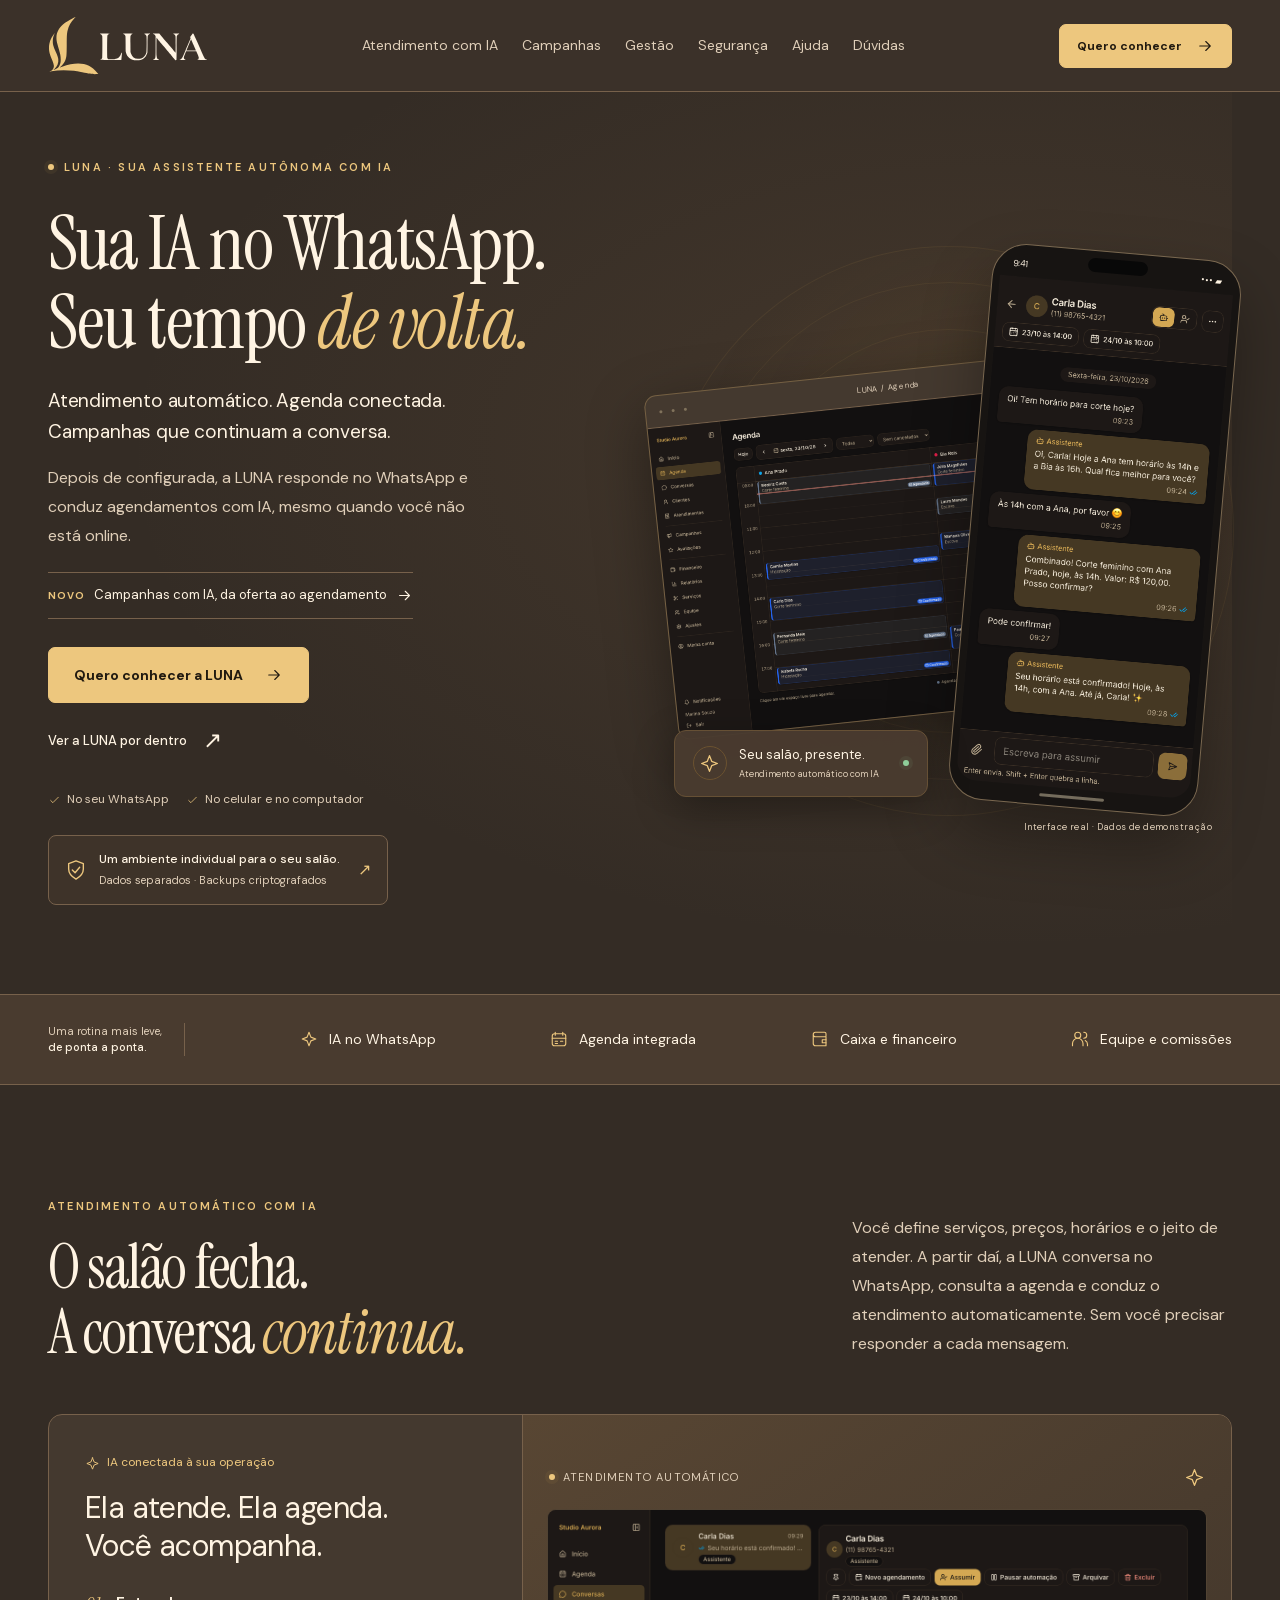
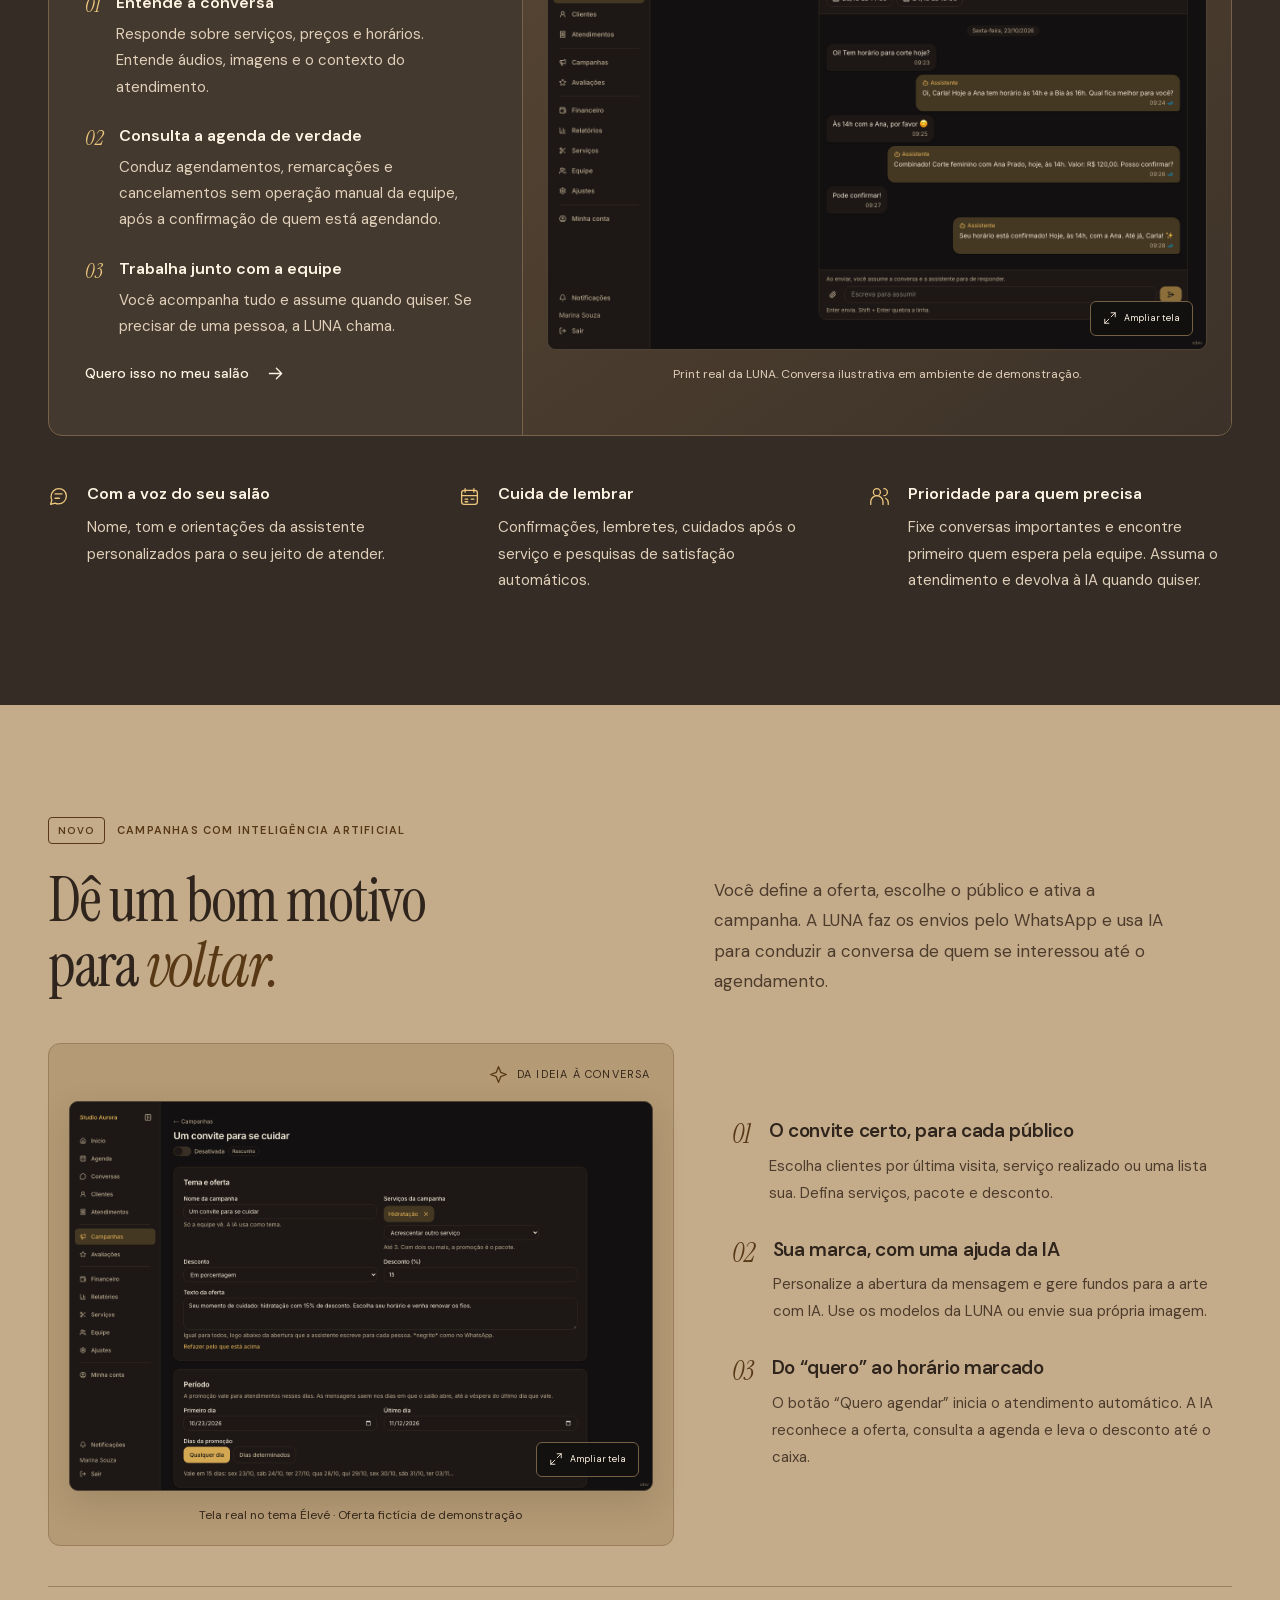
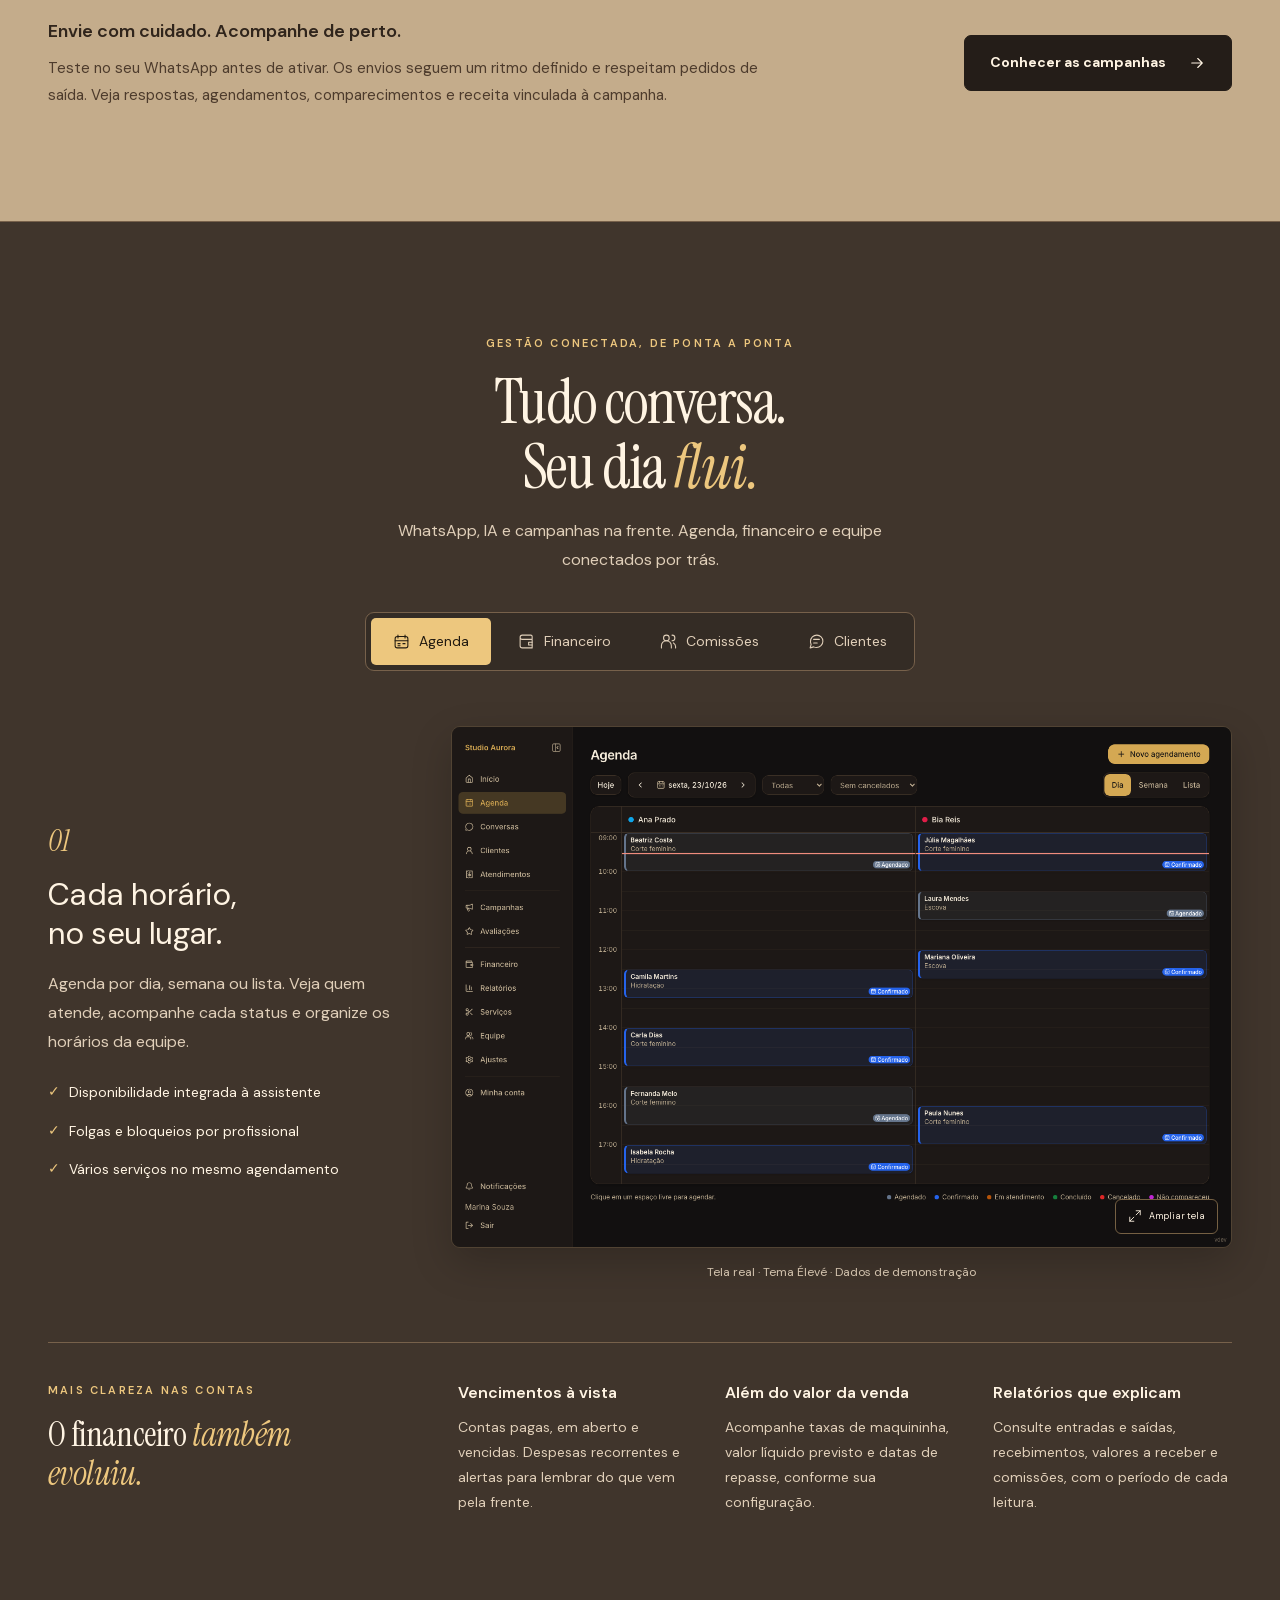
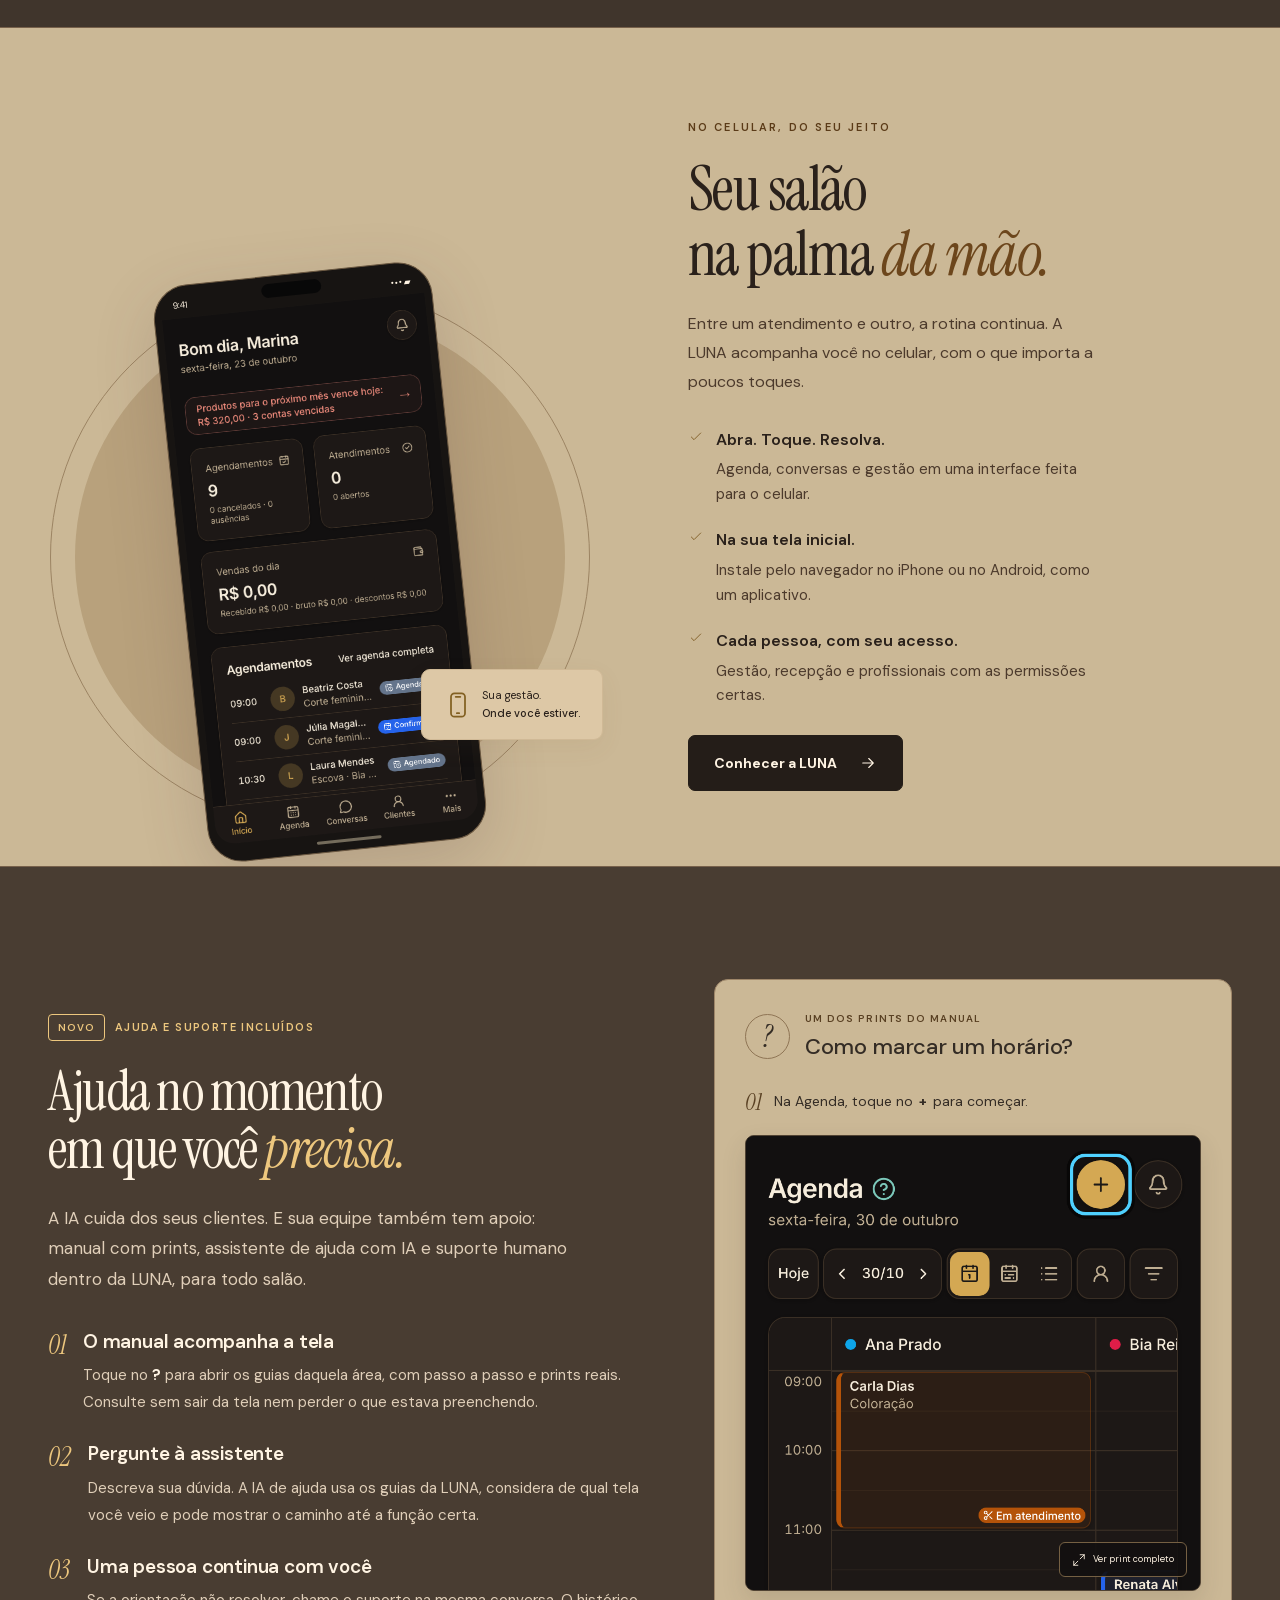
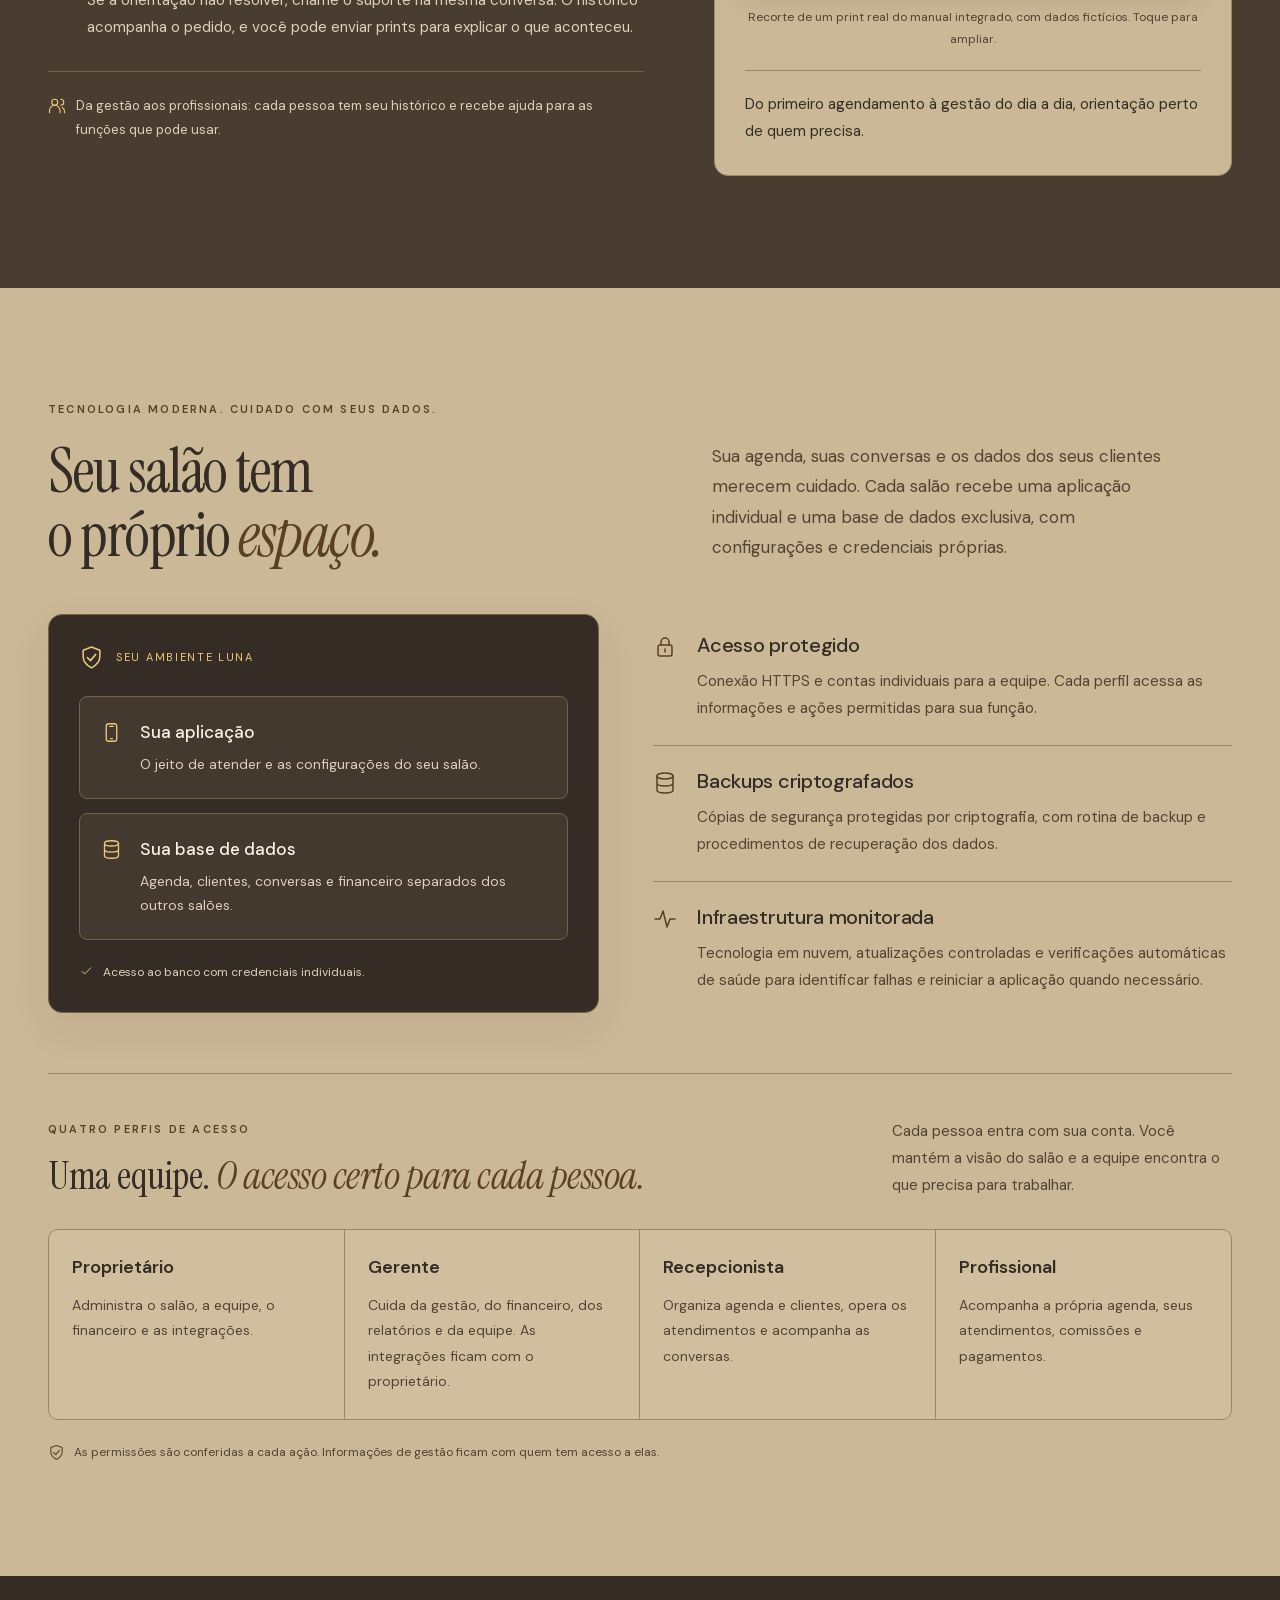
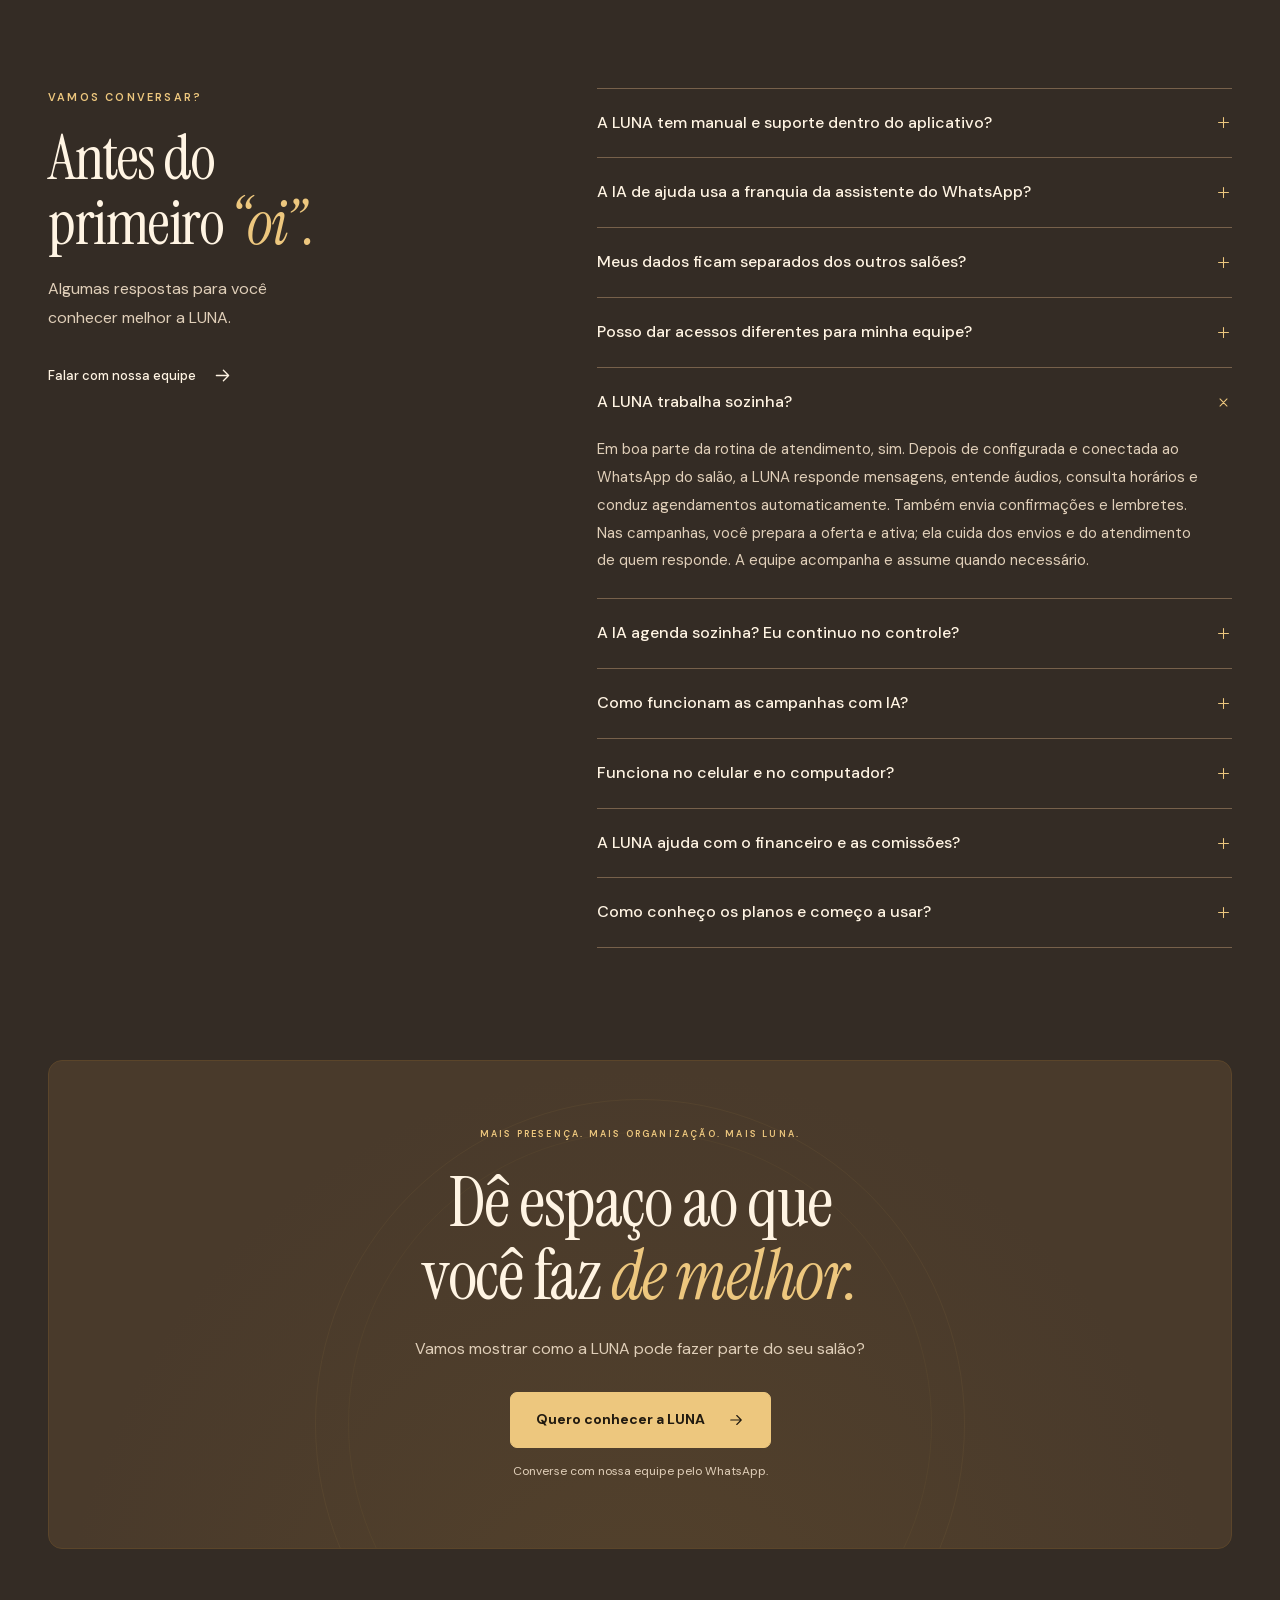
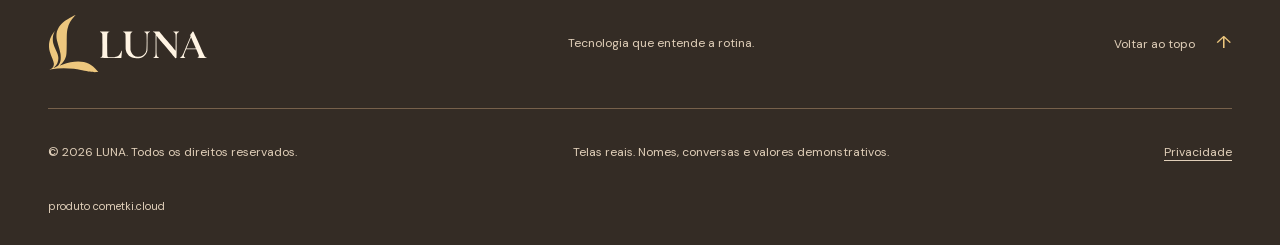
==== index.html @ 5506dd95 "feat: apresenta ajuda integrada e suporte para todos os salões" ====
<!doctype html>
<html lang="pt-BR">
<head>
  <meta charset="utf-8">
  <meta name="viewport" content="width=device-width, initial-scale=1, viewport-fit=cover">
  <meta name="theme-color" content="#342c25">
  <title>LUNA — Seu salão, com inteligência.</title>
  <meta name="description" content="IA no WhatsApp, campanhas e gestão do salão conectadas. Manual com prints, ajuda com IA e suporte humano dentro da LUNA, incluídos para todo salão.">
  <link rel="canonical" href="https://luna.cometki.app/">
  <meta property="og:type" content="website">
  <meta property="og:locale" content="pt_BR">
  <meta property="og:site_name" content="LUNA">
  <meta property="og:url" content="https://luna.cometki.app/">
  <meta property="og:title" content="Sua IA no WhatsApp. Seu tempo de volta.">
  <meta property="og:description" content="Atenda, agende e convide clientes a voltar com IA no WhatsApp. A gestão do salão na palma da mão.">
  <meta property="og:image" content="https://luna.cometki.app/assets/imagens/compartilhamento.png?v=1.2.0">
  <meta property="og:image:alt" content="LUNA: inteligência artificial e gestão para o seu salão.">
  <meta name="twitter:card" content="summary_large_image">
  <link rel="icon" href="assets/imagens/marca/favicon.svg" type="image/svg+xml">
  <link rel="icon" href="assets/imagens/marca/icone-32.png" type="image/png" sizes="32x32">
  <link rel="apple-touch-icon" href="assets/imagens/marca/icone-180.png" sizes="180x180">
  <link rel="preload" href="assets/fontes/dm-sans.woff2" as="font" type="font/woff2" crossorigin>
  <link rel="preload" href="assets/fontes/instrument-serif.woff2" as="font" type="font/woff2" crossorigin>
  <link rel="stylesheet" href="assets/css/site.css?v=1.2.0">
  <script src="assets/js/configuracao.js?v=1.3.2" defer></script>
  <script src="assets/js/site.js?v=1.3.2" defer></script>
</head>
<body>
  <a class="pular" href="#conteudo">Pular para o conteúdo</a>
  <svg class="simbolos" xmlns="http://www.w3.org/2000/svg" aria-hidden="true">
    <symbol id="seta" viewBox="0 0 24 24"><path d="M5 12h14m-6-6 6 6-6 6"/></symbol>
    <symbol id="brilho" viewBox="0 0 24 24"><path d="m12 3 2.5 6.5L21 12l-6.5 2.5L12 21l-2.5-6.5L3 12l6.5-2.5L12 3Z"/></symbol>
    <symbol id="check" viewBox="0 0 24 24"><path d="m5 12 4 4L19 6"/></symbol>
    <symbol id="agenda" viewBox="0 0 24 24"><rect x="3" y="5" width="18" height="16" rx="3"/><path d="M7 3v4m10-4v4M3 11h18m-14 4h3m4 0h3m-10 3h3"/></symbol>
    <symbol id="conversa" viewBox="0 0 24 24"><path d="M21 11.5a9 9 0 0 1-9 9 9.5 9.5 0 0 1-4-.9L3 21l1.4-5a9.5 9.5 0 0 1-.9-4A9 9 0 0 1 12.5 3 8.5 8.5 0 0 1 21 11.5Z"/><path d="M8 9h8m-8 5h5"/></symbol>
    <symbol id="carteira" viewBox="0 0 24 24"><path d="M20 8V5a2 2 0 0 0-2-2H6a3 3 0 0 0 0 6h14v12H6a3 3 0 0 1-3-3V6"/><path d="M20 13h-5v4h5"/></symbol>
    <symbol id="equipe" viewBox="0 0 24 24"><circle cx="9" cy="7" r="4"/><path d="M2 21v-3a7 7 0 0 1 14 0v3m1-18a4 4 0 0 1 0 8m2 3a6 6 0 0 1 3 5v2"/></symbol>
    <symbol id="celular" viewBox="0 0 24 24"><rect x="6" y="2" width="12" height="20" rx="3"/><path d="M10 5h4m-3 14h2"/></symbol>
    <symbol id="audio" viewBox="0 0 24 24"><rect x="9" y="2" width="6" height="13" rx="3"/><path d="M5 10v2a7 7 0 0 0 14 0v-2m-7 9v3m-4 0h8"/></symbol>
    <symbol id="ampliar" viewBox="0 0 24 24"><path d="M14 3h7v7m0-7-7 7M3 14v7h7m-7 0 7-7"/></symbol>
    <symbol id="mais" viewBox="0 0 24 24"><path d="M12 5v14M5 12h14"/></symbol>
    <symbol id="fechar" viewBox="0 0 24 24"><path d="m6 6 12 12M6 18 18 6"/></symbol>
    <symbol id="protecao" viewBox="0 0 24 24"><path d="m12 2 8 3v6c0 5-3.5 8.5-8 11-4.5-2.5-8-6-8-11V5Z"/><path d="m8 12 3 3 5-6"/></symbol>
    <symbol id="cadeado" viewBox="0 0 24 24"><rect x="5" y="10" width="14" height="11" rx="2"/><path d="M8 10V7a4 4 0 0 1 8 0v3m-4 4v3"/></symbol>
    <symbol id="banco" viewBox="0 0 24 24"><ellipse cx="12" cy="5" rx="8" ry="3"/><path d="M4 5v14c0 4 16 4 16 0V5M4 12c0 4 16 4 16 0"/></symbol>
    <symbol id="monitoramento" viewBox="0 0 24 24"><path d="M2 12h5l3-8 4 16 3-8h5"/></symbol>
  </svg>

  <header class="cabecalho">
    <div class="limite navegacao">
      <a class="marca" href="#inicio" aria-label="LUNA, início">
        <img src="assets/imagens/marca/luna-horizontal.svg" width="160" height="59" alt="LUNA">
      </a>
      <nav class="links-navegacao" id="menu" aria-label="Navegação principal">
        <a href="#inteligencia">Atendimento com IA</a>
        <a href="#campanhas">Campanhas</a>
        <a href="#por-dentro">Gestão</a>
        <a href="#seguranca">Segurança</a>
        <a href="#ajuda">Ajuda</a>
        <a href="#duvidas">Dúvidas</a>
      </nav>
      <a class="botao botao-pequeno contato acao-produto cabecalho-contato" href="https://wa.me/5567992938193?text=Ol%C3%A1!%20Quero%20conhecer%20a%20LUNA%20para%20o%20meu%20sal%C3%A3o." target="_blank" rel="noopener noreferrer">Quero conhecer <svg class="icone" aria-hidden="true"><use href="#seta"/></svg></a>
      <button class="abrir-menu" aria-label="Abrir menu" aria-expanded="false" aria-controls="menu"><span></span><span></span></button>
    </div>
  </header>

  <main id="conteudo">
    <section class="abertura limite" id="inicio" aria-labelledby="titulo">
      <div class="abertura-texto">
        <p class="sobretitulo"><span class="ponto"></span> LUNA · SUA ASSISTENTE AUTÔNOMA COM IA</p>
        <h1 id="titulo">Sua IA no WhatsApp. <br>Seu tempo <em>de volta.</em></h1>
        <p class="introducao">Atendimento automático. Agenda conectada. <br>Campanhas que continuam a conversa.</p>
        <p class="abertura-descricao">Depois de configurada, a LUNA responde no WhatsApp e conduz agendamentos com IA, mesmo quando você não está online.</p>
        <a class="novidade-hero" href="#campanhas"><span>NOVO</span> Campanhas com IA, da oferta ao agendamento <svg class="icone" aria-hidden="true"><use href="#seta"/></svg></a>
        <div class="abertura-acoes">
          <a class="botao contato acao-produto" id="cta-principal" href="https://wa.me/5567992938193?text=Ol%C3%A1!%20Quero%20conhecer%20a%20LUNA%20para%20o%20meu%20sal%C3%A3o." target="_blank" rel="noopener noreferrer">Quero conhecer a LUNA <svg class="icone" aria-hidden="true"><use href="#seta"/></svg></a>
          <a class="link-texto" href="#por-dentro">Ver a LUNA por dentro <span aria-hidden="true">↗</span></a>
        </div>
        <div class="abertura-notas"><span><svg class="icone" aria-hidden="true"><use href="#check"/></svg> No seu WhatsApp</span><span><svg class="icone" aria-hidden="true"><use href="#check"/></svg> No celular e no computador</span></div>
        <a class="abertura-confianca" href="#seguranca"><svg class="icone" aria-hidden="true"><use href="#protecao"/></svg><span><strong>Um ambiente individual para o seu salão.</strong><small>Dados separados · Backups criptografados</small></span><span aria-hidden="true">↗</span></a>
      </div>
      <div class="abertura-visual">
        <div class="orbita" aria-hidden="true"></div>
        <div class="mini-agenda">
          <div class="barra-janela"><span class="pontos-janela" aria-hidden="true">● ● ●</span><span>LUNA / Agenda</span><svg class="icone" aria-hidden="true"><use href="#agenda"/></svg></div>
          <img src="assets/imagens/agenda-desktop.webp?v=1.2.0" width="1440" height="960" alt="Agenda real da LUNA, no tema Élevé, com horários de Ana e Bia." fetchpriority="high">
        </div>
        <figure class="telefone telefone-hero">
          <div class="telefone-topo" aria-hidden="true"><span>9:41</span><span class="ilha"></span><span>••• ▰</span></div>
          <img src="assets/imagens/conversas-celular.webp?v=1.2.0" width="390" height="844" alt="Tela real da LUNA: a assistente confirma um corte com Ana pelo WhatsApp." fetchpriority="high">
          <div class="telefone-base" aria-hidden="true"></div>
        </figure>
        <div class="selo-ia"><span class="selo-icone"><svg class="icone" aria-hidden="true"><use href="#brilho"/></svg></span><div>Seu salão, presente.<small>Atendimento automático com IA</small></div><span class="ponto"></span></div>
        <p class="legenda-hero">Interface real · Dados de demonstração</p>
      </div>
    </section>

    <div class="faixa-recursos">
      <div class="limite">
        <span>Uma rotina mais leve, <br><strong>de ponta a ponta.</strong></span>
        <span><svg class="icone" aria-hidden="true"><use href="#brilho"/></svg> IA no WhatsApp</span>
        <span><svg class="icone" aria-hidden="true"><use href="#agenda"/></svg> Agenda integrada</span>
        <span><svg class="icone" aria-hidden="true"><use href="#carteira"/></svg> Caixa e financeiro</span>
        <span><svg class="icone" aria-hidden="true"><use href="#equipe"/></svg> Equipe e comissões</span>
      </div>
    </div>

    <section class="secao limite inteligencia" id="inteligencia" aria-labelledby="titulo-ia">
      <div class="inteligencia-abertura">
        <div><p class="sobretitulo">ATENDIMENTO AUTOMÁTICO COM IA</p><h2 id="titulo-ia">O salão fecha. <br>A conversa <em>continua.</em></h2></div>
        <p class="texto-secao">Você define serviços, preços, horários e o jeito de atender. A partir daí, a LUNA conversa no WhatsApp, consulta a agenda e conduz o atendimento automaticamente. Sem você precisar responder a cada mensagem.</p>
      </div>
      <div class="ia-composicao">
        <div class="ia-explicacao">
          <span class="etiqueta"><svg class="icone" aria-hidden="true"><use href="#brilho"/></svg> IA conectada à sua operação</span>
          <h3>Ela atende. Ela agenda. <br>Você acompanha.</h3>
          <ol class="passos-ia">
            <li><span>01</span><div><h4>Entende a conversa</h4><p>Responde sobre serviços, preços e horários. Entende áudios, imagens e o contexto do atendimento.</p></div></li>
            <li><span>02</span><div><h4>Consulta a agenda de verdade</h4><p>Conduz agendamentos, remarcações e cancelamentos sem operação manual da equipe, após a confirmação de quem está agendando.</p></div></li>
            <li><span>03</span><div><h4>Trabalha junto com a equipe</h4><p>Você acompanha tudo e assume quando quiser. Se precisar de uma pessoa, a LUNA chama.</p></div></li>
          </ol>
          <a class="link-texto" href="#conhecer">Quero isso no meu salão <svg class="icone" aria-hidden="true"><use href="#seta"/></svg></a>
        </div>
        <figure class="ia-print">
          <div class="cabecalho-print"><span class="ponto"></span><span>ATENDIMENTO AUTOMÁTICO</span><svg class="icone" aria-hidden="true"><use href="#brilho"/></svg></div>
          <button class="ampliavel" data-imagem="conversas" data-titulo="Atendimento com a assistente no WhatsApp" aria-label="Ampliar tela real do atendimento com IA">
            <picture><source media="(max-width: 700px)" srcset="assets/imagens/conversas-celular.webp?v=1.2.0"><img src="assets/imagens/conversas-desktop.webp?v=1.2.0" alt="Painel de conversas do LUNA, com a assistente confirmando um agendamento e a opção de a equipe assumir." width="1440" height="960" loading="lazy"></picture>
            <span class="ampliar"><svg class="icone" aria-hidden="true"><use href="#ampliar"/></svg><span>Ampliar tela</span></span>
          </button>
          <figcaption>Print real da LUNA. Conversa ilustrativa em ambiente de demonstração.</figcaption>
        </figure>
      </div>
      <div class="detalhes-ia">
        <div><svg class="icone" aria-hidden="true"><use href="#conversa"/></svg><h3>Com a voz do seu salão</h3><p>Nome, tom e orientações da assistente personalizados para o seu jeito de atender.</p></div>
        <div><svg class="icone" aria-hidden="true"><use href="#agenda"/></svg><h3>Cuida de lembrar</h3><p>Confirmações, lembretes, cuidados após o serviço e pesquisas de satisfação automáticos.</p></div>
        <div><svg class="icone" aria-hidden="true"><use href="#equipe"/></svg><h3>Prioridade para quem precisa</h3><p>Fixe conversas importantes e encontre primeiro quem espera pela equipe. Assuma o atendimento e devolva à IA quando quiser.</p></div>
      </div>
    </section>

    <section class="secao campanhas" id="campanhas" aria-labelledby="titulo-campanhas">
      <div class="limite">
        <div class="campanhas-abertura">
          <div><p class="sobretitulo"><span class="etiqueta-novo">NOVO</span> CAMPANHAS COM INTELIGÊNCIA ARTIFICIAL</p><h2 id="titulo-campanhas">Dê um bom motivo <br>para <em>voltar.</em></h2></div>
          <p class="texto-secao">Você define a oferta, escolhe o público e ativa a campanha. A LUNA faz os envios pelo WhatsApp e usa IA para conduzir a conversa de quem se interessou até o agendamento.</p>
        </div>
        <div class="campanhas-grade">
          <figure class="campanhas-print">
            <div class="cabecalho-print"><svg class="icone" aria-hidden="true"><use href="#brilho"/></svg><span>DA IDEIA À CONVERSA</span></div>
            <button class="ampliavel" data-imagem="campanhas" data-titulo="Criação de campanha na LUNA" aria-label="Ampliar print real da criação de campanha"><picture><source media="(max-width: 700px)" srcset="assets/imagens/campanhas-celular.webp?v=1.2.0"><img src="assets/imagens/campanhas-desktop.webp?v=1.2.0" width="1440" height="960" alt="Criação de campanha na LUNA: serviço, desconto e texto da oferta, no tema Élevé." loading="lazy"></picture><span class="ampliar"><svg class="icone" aria-hidden="true"><use href="#ampliar"/></svg><span>Ampliar tela</span></span></button>
            <figcaption>Tela real no tema Élevé · Oferta fictícia de demonstração</figcaption>
          </figure>
          <ol class="jornada-campanha">
            <li><span>01</span><div><h3>O convite certo, para cada público</h3><p>Escolha clientes por última visita, serviço realizado ou uma lista sua. Defina serviços, pacote e desconto.</p></div></li>
            <li><span>02</span><div><h3>Sua marca, com uma ajuda da IA</h3><p>Personalize a abertura da mensagem e gere fundos para a arte com IA. Use os modelos da LUNA ou envie sua própria imagem.</p></div></li>
            <li><span>03</span><div><h3>Do “quero” ao horário marcado</h3><p>O botão “Quero agendar” inicia o atendimento automático. A IA reconhece a oferta, consulta a agenda e leva o desconto até o caixa.</p></div></li>
          </ol>
        </div>
        <div class="campanhas-fecho"><div><strong>Envie com cuidado. Acompanhe de perto.</strong><p>Teste no seu WhatsApp antes de ativar. Os envios seguem um ritmo definido e respeitam pedidos de saída. Veja respostas, agendamentos, comparecimentos e receita vinculada à campanha.</p></div><a class="botao botao-escuro contato acao-produto" href="https://wa.me/5567992938193?text=Ol%C3%A1!%20Quero%20conhecer%20a%20LUNA%20para%20o%20meu%20sal%C3%A3o." target="_blank" rel="noopener noreferrer">Conhecer as campanhas <svg class="icone" aria-hidden="true"><use href="#seta"/></svg></a></div>
      </div>
    </section>

    <section class="secao produto" id="por-dentro" aria-labelledby="titulo-produto">
      <div class="limite">
        <div class="cabecalho-secao"><p class="sobretitulo">GESTÃO CONECTADA, DE PONTA A PONTA</p><h2 id="titulo-produto">Tudo conversa. <br>Seu dia <em>flui.</em></h2><p class="texto-secao">WhatsApp, IA e campanhas na frente. Agenda, financeiro e equipe conectados por trás.</p></div>
        <div class="abas" role="tablist" aria-label="Explorar recursos da LUNA">
          <button id="aba-agenda" role="tab" aria-selected="true" aria-controls="painel-agenda" tabindex="0"><svg class="icone" aria-hidden="true"><use href="#agenda"/></svg> Agenda</button>
          <button id="aba-financeiro" role="tab" aria-selected="false" aria-controls="painel-financeiro" tabindex="-1"><svg class="icone" aria-hidden="true"><use href="#carteira"/></svg> Financeiro</button>
          <button id="aba-equipe" role="tab" aria-selected="false" aria-controls="painel-equipe" tabindex="-1"><svg class="icone" aria-hidden="true"><use href="#equipe"/></svg> Comissões</button>
          <button id="aba-clientes" role="tab" aria-selected="false" aria-controls="painel-clientes" tabindex="-1"><svg class="icone" aria-hidden="true"><use href="#conversa"/></svg> Clientes</button>
        </div>
        <div class="painel-recurso" id="painel-agenda" role="tabpanel" aria-labelledby="aba-agenda" tabindex="0">
          <div class="recurso-texto"><span class="numero-editorial" aria-hidden="true">01</span><h3>Cada horário, <br>no seu lugar.</h3><p>Agenda por dia, semana ou lista. Veja quem atende, acompanhe cada status e organize os horários da equipe.</p><ul class="lista-check"><li>Disponibilidade integrada à assistente</li><li>Folgas e bloqueios por profissional</li><li>Vários serviços no mesmo agendamento</li></ul></div>
          <figure class="recurso-print"><button class="ampliavel" data-imagem="agenda" data-titulo="Agenda integrada da LUNA" aria-label="Ampliar print da agenda"><picture><source media="(max-width: 700px)" srcset="assets/imagens/agenda-celular.webp?v=1.2.0"><img src="assets/imagens/agenda-desktop.webp?v=1.2.0" alt="Agenda diária da LUNA com profissionais, horários e status dos agendamentos." width="1440" height="960" loading="lazy"></picture><span class="ampliar"><svg class="icone" aria-hidden="true"><use href="#ampliar"/></svg><span>Ampliar tela</span></span></button><figcaption>Tela real · Tema Élevé · Dados de demonstração</figcaption></figure>
        </div>
        <div class="painel-recurso" id="painel-financeiro" role="tabpanel" aria-labelledby="aba-financeiro" tabindex="0" hidden>
          <div class="recurso-texto"><span class="numero-editorial" aria-hidden="true">02</span><h3>Clareza para <br>decidir melhor.</h3><p>Veja o que entrou, o que falta receber e as contas que estão para vencer. Entenda o resultado com as taxas de cartão consideradas.</p><ul class="lista-check"><li>Contas a pagar e despesas recorrentes</li><li>Taxas de cartão e previsão de repasses</li><li>Relatórios de recebimentos e comissões</li></ul></div>
          <figure class="recurso-print"><button class="ampliavel" data-imagem="financeiro" data-titulo="Financeiro e caixa da LUNA" aria-label="Ampliar print do financeiro"><picture><source media="(max-width: 700px)" srcset="assets/imagens/financeiro-celular.webp?v=1.2.0"><img src="assets/imagens/financeiro-desktop.webp?v=1.2.0" alt="Painel financeiro real da LUNA com resultado, recebimentos e despesas." width="1440" height="960" loading="lazy"></picture><span class="ampliar"><svg class="icone" aria-hidden="true"><use href="#ampliar"/></svg><span>Ampliar tela</span></span></button><figcaption>Tela real · Tema Élevé · Dados de demonstração</figcaption></figure>
        </div>
        <div class="painel-recurso" id="painel-equipe" role="tabpanel" aria-labelledby="aba-equipe" tabindex="0" hidden>
          <div class="recurso-texto"><span class="numero-editorial" aria-hidden="true">03</span><h3>Contas claras. <br>Equipe tranquila.</h3><p>Comissões calculadas no fechamento, com percentuais por serviço e profissional. Mais clareza na hora de fazer o acerto.</p><ul class="lista-check"><li>Comissões, adiantamentos e saldo a pagar</li><li>Extrato do pagamento em PDF</li><li>Cada profissional acompanha seus valores</li></ul></div>
          <figure class="recurso-print"><button class="ampliavel" data-imagem="equipe" data-titulo="Comissões e pagamento da equipe" aria-label="Ampliar print das comissões"><picture><source media="(max-width: 700px)" srcset="assets/imagens/equipe-celular.webp?v=1.2.0"><img src="assets/imagens/equipe-desktop.webp?v=1.2.0" alt="Tela de pagamento da equipe com comissões e valores a receber por profissional." width="1440" height="960" loading="lazy"></picture><span class="ampliar"><svg class="icone" aria-hidden="true"><use href="#ampliar"/></svg><span>Ampliar tela</span></span></button><figcaption>Tela real · Tema Élevé · Dados de demonstração</figcaption></figure>
        </div>
        <div class="painel-recurso" id="painel-clientes" role="tabpanel" aria-labelledby="aba-clientes" tabindex="0" hidden>
          <div class="recurso-texto"><span class="numero-editorial" aria-hidden="true">04</span><h3>Cada visita, <br>uma história.</h3><p>Preferências, histórico e informações de clientes perto de quem atende. Um cuidado que continua entre uma visita e outra.</p><ul class="lista-check"><li>Histórico de agendamentos e atendimentos</li><li>Fotos de referência e antes e depois, com análise da IA</li><li>Importação e exportação por planilha</li></ul></div>
          <figure class="recurso-print"><button class="ampliavel" data-imagem="clientes" data-titulo="Clientes e histórico de atendimento" aria-label="Ampliar print de clientes"><picture><source media="(max-width: 700px)" srcset="assets/imagens/clientes-celular.webp?v=1.2.0"><img src="assets/imagens/clientes-desktop.webp?v=1.2.0" alt="Cadastro e busca de clientes da LUNA no tema Élevé." width="1440" height="960" loading="lazy"></picture><span class="ampliar"><svg class="icone" aria-hidden="true"><use href="#ampliar"/></svg><span>Ampliar tela</span></span></button><figcaption>Tela real · Tema Élevé · Dados de demonstração</figcaption></figure>
        </div>
        <aside class="novidades-financeiro" aria-labelledby="titulo-contas">
          <div><p class="sobretitulo">MAIS CLAREZA NAS CONTAS</p><h3 id="titulo-contas">O financeiro <em>também evoluiu.</em></h3></div>
          <dl>
            <div><dt>Vencimentos à vista</dt><dd>Contas pagas, em aberto e vencidas. Despesas recorrentes e alertas para lembrar do que vem pela frente.</dd></div>
            <div><dt>Além do valor da venda</dt><dd>Acompanhe taxas de maquininha, valor líquido previsto e datas de repasse, conforme sua configuração.</dd></div>
            <div><dt>Relatórios que explicam</dt><dd>Consulte entradas e saídas, recebimentos, valores a receber e comissões, com o período de cada leitura.</dd></div>
          </dl>
        </aside>
      </div>
    </section>

    <section class="mobilidade" aria-labelledby="titulo-celular">
      <div class="limite mobilidade-grade">
        <div class="mobilidade-visual">
          <span class="circulo-mobile" aria-hidden="true"></span>
          <figure class="telefone telefone-mobile">
            <div class="telefone-topo" aria-hidden="true"><span>9:41</span><span class="ilha"></span><span>••• ▰</span></div>
            <img src="assets/imagens/inicio-celular.webp?v=1.2.0" width="390" height="780" alt="LUNA no celular: resumo do dia, indicadores e próximos agendamentos." loading="lazy">
            <div class="telefone-base" aria-hidden="true"></div>
          </figure>
          <div class="anotacao-mobile"><svg class="icone" aria-hidden="true"><use href="#celular"/></svg><span>Sua gestão. <br><strong>Onde você estiver.</strong></span></div>
        </div>
        <div class="mobilidade-texto">
          <p class="sobretitulo">NO CELULAR, DO SEU JEITO</p>
          <h2 id="titulo-celular">Seu salão <br>na palma <em>da mão.</em></h2>
          <p class="texto-secao">Entre um atendimento e outro, a rotina continua. A LUNA acompanha você no celular, com o que importa a poucos toques.</p>
          <ul class="lista-mobile">
            <li><svg class="icone" aria-hidden="true"><use href="#check"/></svg><div><strong>Abra. Toque. Resolva.</strong><span>Agenda, conversas e gestão em uma interface feita para o celular.</span></div></li>
            <li><svg class="icone" aria-hidden="true"><use href="#check"/></svg><div><strong>Na sua tela inicial.</strong><span>Instale pelo navegador no iPhone ou no Android, como um aplicativo.</span></div></li>
            <li><svg class="icone" aria-hidden="true"><use href="#check"/></svg><div><strong>Cada pessoa, com seu acesso.</strong><span>Gestão, recepção e profissionais com as permissões certas.</span></div></li>
          </ul>
          <a class="botao botao-escuro contato acao-produto" href="https://wa.me/5567992938193?text=Ol%C3%A1!%20Quero%20conhecer%20a%20LUNA%20para%20o%20meu%20sal%C3%A3o." target="_blank" rel="noopener noreferrer">Conhecer a LUNA <svg class="icone" aria-hidden="true"><use href="#seta"/></svg></a>
        </div>
      </div>
    </section>

    <section class="secao ajuda" id="ajuda" aria-labelledby="titulo-ajuda">
      <div class="limite ajuda-grade">
        <div class="ajuda-conteudo">
          <p class="sobretitulo"><span class="etiqueta-novo">NOVO</span> AJUDA E SUPORTE INCLUÍDOS</p>
          <h2 id="titulo-ajuda">Ajuda no momento <br>em que você <em>precisa.</em></h2>
          <p class="texto-secao">A IA cuida dos seus clientes. E sua equipe também tem apoio: manual com prints, assistente de ajuda com IA e suporte humano dentro da LUNA, para todo salão.</p>
          <ol class="ajuda-caminhos">
            <li><span aria-hidden="true">01</span><div><h3>O manual acompanha a tela</h3><p>Toque no <strong>?</strong> para abrir os guias daquela área, com passo a passo e prints reais. Consulte sem sair da tela nem perder o que estava preenchendo.</p></div></li>
            <li><span aria-hidden="true">02</span><div><h3>Pergunte à assistente</h3><p>Descreva sua dúvida. A IA de ajuda usa os guias da LUNA, considera de qual tela você veio e pode mostrar o caminho até a função certa.</p></div></li>
            <li><span aria-hidden="true">03</span><div><h3>Uma pessoa continua com você</h3><p>Se a orientação não resolver, chame o suporte na mesma conversa. O histórico acompanha o pedido, e você pode enviar prints para explicar o que aconteceu.</p></div></li>
          </ol>
          <p class="ajuda-nota"><svg class="icone" aria-hidden="true"><use href="#equipe"/></svg>Da gestão aos profissionais: cada pessoa tem seu histórico e recebe ajuda para as funções que pode usar.</p>
        </div>
        <figure class="ajuda-print">
          <div class="ajuda-guia-titulo"><span class="ajuda-sinal" aria-hidden="true">?</span><div><p class="sobretitulo">UM DOS PRINTS DO MANUAL</p><h3>Como marcar um horário?</h3></div></div>
          <p class="ajuda-guia-passo"><span aria-hidden="true">01</span>Na Agenda, toque no <strong>+</strong> para começar.</p>
          <button class="ampliavel" data-titulo="Manual da LUNA · Marcar um horário na agenda" aria-label="Ampliar o print real do manual de agendamento">
            <img src="assets/imagens/manual-agenda-eleve.png" width="824" height="1678" alt="Agenda da LUNA no tema Élevé, com o botão de novo agendamento destacado no guia." loading="lazy" decoding="async">
            <span class="ampliar"><svg class="icone" aria-hidden="true"><use href="#ampliar"/></svg><span>Ver print completo</span></span>
          </button>
          <figcaption>Recorte de um print real do manual integrado, com dados fictícios. Toque para ampliar.</figcaption>
          <p class="ajuda-guia-fecho">Do primeiro agendamento à gestão do dia a dia, orientação perto de quem precisa.</p>
        </figure>
      </div>
    </section>

    <section class="secao seguranca" id="seguranca" aria-labelledby="titulo-seguranca">
      <div class="limite">
        <div class="seguranca-cabecalho">
          <div><p class="sobretitulo">TECNOLOGIA MODERNA. CUIDADO COM SEUS DADOS.</p><h2 id="titulo-seguranca">Seu salão tem <br>o próprio <em>espaço.</em></h2></div>
          <p class="texto-secao">Sua agenda, suas conversas e os dados dos seus clientes merecem cuidado. Cada salão recebe uma aplicação individual e uma base de dados exclusiva, com configurações e credenciais próprias.</p>
        </div>
        <div class="seguranca-grade">
          <div class="ambiente-individual" role="group" aria-label="Como os dados do salão ficam separados">
            <div class="ambiente-titulo"><svg class="icone" aria-hidden="true"><use href="#protecao"/></svg><span>SEU AMBIENTE LUNA</span></div>
            <div class="ambiente-camada"><svg class="icone" aria-hidden="true"><use href="#celular"/></svg><div><strong>Sua aplicação</strong><span>O jeito de atender e as configurações do seu salão.</span></div></div>
            <div class="ambiente-camada"><svg class="icone" aria-hidden="true"><use href="#banco"/></svg><div><strong>Sua base de dados</strong><span>Agenda, clientes, conversas e financeiro separados dos outros salões.</span></div></div>
            <p><svg class="icone" aria-hidden="true"><use href="#check"/></svg> Acesso ao banco com credenciais individuais.</p>
          </div>
          <div class="cuidados-dados">
            <div><svg class="icone" aria-hidden="true"><use href="#cadeado"/></svg><div><h3>Acesso protegido</h3><p>Conexão HTTPS e contas individuais para a equipe. Cada perfil acessa as informações e ações permitidas para sua função.</p></div></div>
            <div><svg class="icone" aria-hidden="true"><use href="#banco"/></svg><div><h3>Backups criptografados</h3><p>Cópias de segurança protegidas por criptografia, com rotina de backup e procedimentos de recuperação dos dados.</p></div></div>
            <div><svg class="icone" aria-hidden="true"><use href="#monitoramento"/></svg><div><h3>Infraestrutura monitorada</h3><p>Tecnologia em nuvem, atualizações controladas e verificações automáticas de saúde para identificar falhas e reiniciar a aplicação quando necessário.</p></div></div>
          </div>
        </div>
        <div class="equipe-acessos" aria-labelledby="titulo-acessos">
          <div class="perfis-abertura"><div><p class="sobretitulo">QUATRO PERFIS DE ACESSO</p><h3 id="titulo-acessos">Uma equipe. <em>O acesso certo para cada pessoa.</em></h3></div><p>Cada pessoa entra com sua conta. Você mantém a visão do salão e a equipe encontra o que precisa para trabalhar.</p></div>
          <dl class="perfis-grade">
            <div><dt>Proprietário</dt><dd>Administra o salão, a equipe, o financeiro e as integrações.</dd></div>
            <div><dt>Gerente</dt><dd>Cuida da gestão, do financeiro, dos relatórios e da equipe. As integrações ficam com o proprietário.</dd></div>
            <div><dt>Recepcionista</dt><dd>Organiza agenda e clientes, opera os atendimentos e acompanha as conversas.</dd></div>
            <div><dt>Profissional</dt><dd>Acompanha a própria agenda, seus atendimentos, comissões e pagamentos.</dd></div>
          </dl>
          <p class="perfis-nota"><svg class="icone" aria-hidden="true"><use href="#protecao"/></svg> As permissões são conferidas a cada ação. Informações de gestão ficam com quem tem acesso a elas.</p>
        </div>
      </div>
    </section>

    <section class="secao limite duvidas" id="duvidas" aria-labelledby="titulo-duvidas">
      <div><p class="sobretitulo">VAMOS CONVERSAR?</p><h2 id="titulo-duvidas">Antes do <br>primeiro <em>“oi”.</em></h2><p class="texto-secao">Algumas respostas para você <br>conhecer melhor a LUNA.</p><a class="link-texto contato" href="https://wa.me/5567992938193?text=Ol%C3%A1!%20Tenho%20uma%20d%C3%BAvida%20sobre%20a%20LUNA." target="_blank" rel="noopener noreferrer">Falar com nossa equipe <svg class="icone" aria-hidden="true"><use href="#seta"/></svg></a></div>
      <div class="perguntas">
        <details><summary>A LUNA tem manual e suporte dentro do aplicativo?<svg class="icone" aria-hidden="true"><use href="#mais"/></svg></summary><p>Sim. Todo salão tem ajuda, manual e suporte incluídos. O botão ? abre os guias da tela em uso, com passo a passo e prints, sem perder o que você estava preenchendo. Você também pode perguntar à assistente de ajuda com IA e, se precisar, chamar uma pessoa na mesma conversa, com o histórico e os prints enviados. Cada integrante da equipe vê seus próprios atendimentos e os guias das funções que pode usar.</p></details>
        <details><summary>A IA de ajuda usa a franquia da assistente do WhatsApp?<svg class="icone" aria-hidden="true"><use href="#mais"/></svg></summary><p>Não. A ajuda à equipe é separada da assistente que atende seus clientes no WhatsApp e não consome a franquia dela. A IA de ajuda orienta com base nos guias da LUNA; ela não altera cadastros, agenda ou valores por conta própria. Se a dúvida continuar, você pode chamar o suporte humano.</p></details>
        <details><summary>Meus dados ficam separados dos outros salões?<svg class="icone" aria-hidden="true"><use href="#mais"/></svg></summary><p>Sim. Cada salão recebe uma instância própria da LUNA e uma base de dados exclusiva, com credenciais individuais. A infraestrutura de hospedagem é compartilhada, mas a aplicação e a base de dados são separadas por cliente. Também há backups criptografados e monitoramento da infraestrutura.</p></details>
        <details><summary>Posso dar acessos diferentes para minha equipe?<svg class="icone" aria-hidden="true"><use href="#mais"/></svg></summary><p>Sim. A LUNA tem quatro perfis: Proprietário, Gerente, Recepcionista e Profissional. O proprietário administra toda a operação, incluindo integrações. O gerente cuida da gestão, do financeiro e da equipe. A recepção organiza a agenda, os clientes, os atendimentos e as conversas. O profissional acompanha a própria agenda, seus atendimentos e seus pagamentos. Cada pessoa entra com sua conta e usa as funções permitidas para seu perfil.</p></details>
        <details open><summary>A LUNA trabalha sozinha?<svg class="icone" aria-hidden="true"><use href="#mais"/></svg></summary><p>Em boa parte da rotina de atendimento, sim. Depois de configurada e conectada ao WhatsApp do salão, a LUNA responde mensagens, entende áudios, consulta horários e conduz agendamentos automaticamente. Também envia confirmações e lembretes. Nas campanhas, você prepara a oferta e ativa; ela cuida dos envios e do atendimento de quem responde. A equipe acompanha e assume quando necessário.</p></details>
        <details><summary>A IA agenda sozinha? Eu continuo no controle?<svg class="icone" aria-hidden="true"><use href="#mais"/></svg></summary><p>A assistente consulta os horários e apresenta uma proposta. O agendamento, a remarcação ou o cancelamento só acontece com a confirmação de quem está agendando. A equipe acompanha as conversas e pode assumir o atendimento a qualquer momento.</p></details>
        <details><summary>Como funcionam as campanhas com IA?<svg class="icone" aria-hidden="true"><use href="#mais"/></svg></summary><p>Você escolhe o público, os serviços, o desconto e o período da oferta. A IA pode personalizar a abertura da mensagem e gerar fundos para a arte. Depois do teste no seu WhatsApp e da ativação, a LUNA envia aos poucos. Quem toca em “Quero agendar” conversa com a assistente, que reconhece a oferta. Você acompanha as respostas e os agendamentos pelo painel.</p></details>
        <details><summary>Funciona no celular e no computador?<svg class="icone" aria-hidden="true"><use href="#mais"/></svg></summary><p>Sim. A LUNA funciona pelo navegador, com interface adaptada a cada tela. No iPhone e no Android, você também pode adicioná-la à tela inicial como aplicativo. É necessário acesso à internet.</p></details>
        <details><summary>A LUNA ajuda com o financeiro e as comissões?<svg class="icone" aria-hidden="true"><use href="#mais"/></svg></summary><p>Sim. Você registra pagamentos, organiza contas a pagar e acompanha valores a receber. Também consulta taxas de cartão, previsão de repasses e relatórios por período. As comissões são calculadas no fechamento conforme o serviço e o profissional, com controle de adiantamentos e pagamentos à equipe.</p></details>
        <details><summary>Como conheço os planos e começo a usar?<svg class="icone" aria-hidden="true"><use href="#mais"/></svg></summary><p>Fale com nossa equipe pelo botão “Quero conhecer a LUNA”. Vamos apresentar o produto e conversar sobre as condições disponíveis para o seu salão, a configuração e os primeiros passos.</p></details>
      </div>
    </section>

    <section class="convite limite" id="conhecer" aria-labelledby="titulo-convite">
      <div class="convite-lua" aria-hidden="true"></div>
      <p class="sobretitulo">MAIS PRESENÇA. MAIS ORGANIZAÇÃO. MAIS LUNA.</p>
      <h2 id="titulo-convite">Dê espaço ao que <br>você faz <em>de melhor.</em></h2>
      <p>Vamos mostrar como a LUNA pode fazer parte do seu salão?</p>
      <a class="botao contato acao-produto" href="https://wa.me/5567992938193?text=Ol%C3%A1!%20Quero%20conhecer%20a%20LUNA%20para%20o%20meu%20sal%C3%A3o." target="_blank" rel="noopener noreferrer">Quero conhecer a LUNA <svg class="icone" aria-hidden="true"><use href="#seta"/></svg></a>
      <span class="convite-nota">Converse com nossa equipe pelo WhatsApp.</span>
    </section>
  </main>

  <footer class="rodape limite">
    <div class="rodape-linha"><a class="marca" href="#inicio" aria-label="LUNA, voltar ao início"><img src="assets/imagens/marca/luna-horizontal.svg" width="160" height="59" alt="LUNA"></a><p>Tecnologia que entende a rotina.</p><a class="voltar-topo" href="#inicio">Voltar ao topo <span aria-hidden="true">↑</span></a></div>
    <div class="rodape-base"><span>© <span id="ano">2026</span> LUNA. Todos os direitos reservados.</span><span>Telas reais. Nomes, conversas e valores demonstrativos.</span><button class="link-simples" id="abrir-privacidade">Privacidade</button></div>
    <p class="assinatura-produto">produto cometki.cloud</p>
  </footer>

  <div class="barra-celular" id="barra-celular" hidden><span><strong>Seu salão, com LUNA.</strong><small>IA, WhatsApp e gestão</small></span><a class="botao botao-pequeno contato acao-produto" href="https://wa.me/5567992938193?text=Ol%C3%A1!%20Quero%20conhecer%20a%20LUNA%20para%20o%20meu%20sal%C3%A3o." target="_blank" rel="noopener noreferrer">Vamos conversar <svg class="icone" aria-hidden="true"><use href="#seta"/></svg></a></div>

  <dialog class="visualizador" id="visualizador" aria-labelledby="titulo-visualizador">
    <div class="visualizador-barra"><h2 id="titulo-visualizador">Tela da LUNA</h2><button class="fechar-dialogo" aria-label="Fechar imagem"><svg class="icone" aria-hidden="true"><use href="#fechar"/></svg></button></div>
    <div class="visualizador-imagem"><img id="imagem-ampliada" alt=""></div>
    <p>Interface real no tema Élevé · Ambiente de demonstração</p>
  </dialog>
  <dialog class="privacidade" id="privacidade" aria-labelledby="titulo-privacidade">
    <button class="fechar-dialogo" aria-label="Fechar privacidade"><svg class="icone" aria-hidden="true"><use href="#fechar"/></svg></button>
    <p class="sobretitulo">LUNA</p><h2 id="titulo-privacidade">Sua privacidade.</h2>
    <p>Não usamos cookies de marketing. Se você pedir um teste, usaremos o nome do salão e seu e-mail para preparar seu acesso e ajudar você a começar.</p>
    <p>Veja as <a href="/experimentar#condicoes">condições do teste e de privacidade</a> antes de se cadastrar.</p>
    <p>Ao escolher conversar pelo WhatsApp, você será direcionado a um serviço externo. As informações que enviar serão usadas pela equipe responsável pela LUNA, identificada no rodapé, para responder ao seu contato e apresentar a LUNA.</p>
    <p>Para falar sobre seus dados, converse com nossa equipe pelo WhatsApp <a href="https://wa.me/5567992938193" target="_blank" rel="noopener noreferrer">(67) 99293-8193</a>.</p>
    <p class="nota">As telas exibidas usam dados fictícios de demonstração.</p>
  </dialog>
</body>
</html>
---- assets/css/site.css ----
@font-face{font-family:"DM Sans";font-style:normal;font-weight:400 700;font-display:swap;src:url("../fontes/dm-sans.woff2") format("woff2")}
@font-face{font-family:"Instrument Serif";font-style:normal;font-weight:400;font-display:swap;src:url("../fontes/instrument-serif.woff2") format("woff2")}
@font-face{font-family:"Instrument Serif";font-style:italic;font-weight:400;font-display:swap;src:url("../fontes/instrument-serif-italico.woff2") format("woff2")}
:root{--fundo:#342c25;--superficie:#44392f;--creme:#fff4e3;--suave:#e0cfb9;--borda:#77614b;--ouro:#edc77e;--fonte:"DM Sans",Arial,sans-serif;--editorial:"Instrument Serif",Georgia,serif;color-scheme:dark}
*{box-sizing:border-box}
html{scroll-behavior:smooth;scroll-padding-top:105px}
body{margin:0;background:var(--fundo);color:var(--creme);font:400 16px/1.65 var(--fonte);-webkit-font-smoothing:antialiased}
body.dialogo-aberto{overflow:hidden}
[hidden]{display:none!important}
::selection{background:var(--ouro);color:var(--fundo)}
a{color:inherit;text-decoration:none}
button,input{font:inherit}
button{color:inherit;cursor:pointer}
button,a{-webkit-tap-highlight-color:transparent;touch-action:manipulation}
button{border:0}
img{display:block;max-width:100%;height:auto}
figure,p,h1,h2,h3,h4{margin:0}
svg.icone{width:21px;height:21px;fill:none;stroke:currentColor;stroke-width:1.5;stroke-linecap:round;stroke-linejoin:round;flex-shrink:0;vertical-align:middle}
.simbolos{position:absolute;width:0;height:0;overflow:hidden}
:focus-visible{outline:2px solid var(--ouro);outline-offset:6px}
.limite{width:min(1240px,calc(100% - 96px));margin-inline:auto}
.secao{padding-block:112px}
.sobretitulo{font-size:11px;font-weight:600;letter-spacing:2.2px;line-height:1.7;color:var(--ouro);display:flex;align-items:center;gap:10px}
.ponto{width:6px;height:6px;display:inline-block;background:var(--ouro);border-radius:50%;box-shadow:0 0 0 4px #d4a85312;flex-shrink:0}
h1,h2{font-family:var(--editorial);font-weight:400;letter-spacing:-1.5px;line-height:1.05}
h1{font-size:clamp(64px,5.9vw,88px)}
h2{font-size:clamp(48px,4.8vw,68px)}
h1 em,h2 em{color:var(--ouro);font-weight:400}
h3{font-size:25px;font-weight:500;line-height:1.25;letter-spacing:-.6px}
.texto-secao{font-size:17px;color:var(--suave);line-height:1.8;max-width:470px}
.botao{display:inline-flex;justify-content:center;align-items:center;gap:22px;min-height:56px;padding:15px 25px;border:1px solid var(--ouro);border-radius:7px;background:var(--ouro);color:#211a10;font-size:14px;font-weight:700;line-height:1.5;transition:background .2s,transform .2s,box-shadow .2s}
.botao:hover{background:#e5bf78;box-shadow:0 5px 28px #d4a85320;transform:translateY(-2px)}
.botao-pequeno{min-height:44px;padding:10px 17px;gap:14px;font-size:12px}
.botao .icone{width:18px;height:18px}
.link-texto{display:inline-flex;align-items:center;gap:16px;font-size:13px;font-weight:500;padding-block:12px;color:var(--creme);text-underline-offset:6px}
.link-texto:hover{text-decoration:underline;color:var(--ouro)}
.link-texto>span{font-size:23px;font-weight:400}
.pular{position:fixed;top:8px;left:8px;padding:10px 20px;background:var(--ouro);color:var(--fundo);z-index:100;transform:translateY(-150%)}
.pular:focus{transform:none}

/* Navegação discreta: a marca e a ação comercial permanecem claras. */
.cabecalho{height:92px;border-bottom:1px solid var(--borda);background:#3b3129;position:relative;z-index:20}
.navegacao{height:100%;display:flex;align-items:center;justify-content:space-between;gap:32px}
.marca{display:inline-flex;align-items:center;flex-shrink:0;min-height:44px}
.marca img{width:160px;height:auto}
.assinatura-produto{margin-top:24px;color:var(--suave);font-size:11px}
.links-navegacao{display:flex;gap:30px;font-size:12px;color:var(--suave)}
.links-navegacao a{padding-block:12px}
.links-navegacao a:hover{color:var(--creme)}
.abrir-menu{display:none}

/* Abertura com capturas reais sobre uma composição de lua e órbitas. */
.abertura{display:grid;grid-template-columns:1.07fr 1fr;gap:28px;align-items:center;padding-block:66px 65px;min-height:755px}
.abertura-texto{position:relative;z-index:2;padding-bottom:24px}
.abertura .sobretitulo{margin-bottom:27px}
.abertura h1{margin-bottom:24px}
.introducao{font-size:19px;line-height:1.6;letter-spacing:-.2px}
.abertura-descricao{color:var(--suave);font-size:14px;max-width:392px;margin-top:17px;line-height:1.8}
.abertura-acoes{display:flex;align-items:flex-start;flex-direction:column;gap:7px;margin-top:28px}
.abertura-notas{display:flex;flex-wrap:wrap;gap:17px;margin-top:18px;font-size:10px;color:var(--suave)}
.abertura-notas>span{display:flex;align-items:center;gap:6px}
.abertura-notas .icone{width:13px;height:13px;color:var(--ouro)}
.abertura-visual{height:595px;position:relative;isolation:isolate}
.orbita{position:absolute;width:570px;height:570px;top:0;left:-10px;border:1px solid #d4a85315;border-radius:50%;background:radial-gradient(ellipse at 58% 43%,#b987351a,transparent 65%);z-index:-1}
.orbita::before,.orbita::after{content:"";position:absolute;border:1px solid #d4a85312;border-radius:50%;inset:35px}
.orbita::after{inset:82px}
.mini-agenda{position:absolute;width:470px;left:-14px;top:125px;transform:rotate(-6deg);background:var(--superficie);border:1px solid #756043;border-radius:12px;overflow:hidden;box-shadow:0 20px 60px #0006}
.barra-janela{display:flex;align-items:center;justify-content:space-between;padding:9px 13px;font-size:8px;letter-spacing:.8px;border-bottom:1px solid var(--borda);color:var(--suave)}
.barra-janela .icone{width:12px;height:12px}
.pontos-janela{font-size:7px;letter-spacing:3px;color:#80725b}
.telefone{padding:7px;background:#171412;border:1px solid #7a6850;border-radius:35px;overflow:hidden;box-shadow:0 30px 65px #0005;position:relative}
.telefone img{width:100%;border-radius:0 0 20px 20px}
.telefone-topo{height:25px;display:flex;align-items:center;justify-content:space-between;padding:0 12px;font-size:9px;color:var(--creme);position:relative}
.ilha{position:absolute;top:0;left:50%;transform:translateX(-50%);height:14px;width:60px;border-radius:20px;background:#080808}
.telefone-base{height:11px;position:relative}
.telefone-base::after{content:"";width:65px;height:3px;border-radius:4px;background:#746c5c;position:absolute;top:7px;left:50%;transform:translateX(-50%)}
.telefone-hero{position:absolute;width:250px;top:5px;right:12px;transform:rotate(5deg)}
.selo-ia{position:absolute;left:0;bottom:44px;display:flex;align-items:center;gap:12px;padding:15px 18px;background:#493b2ff5;border:1px solid #665035;border-radius:12px;box-shadow:0 12px 40px #0005;font-size:13px;line-height:1.4}
.selo-ia small{display:block;font-size:9px;color:var(--suave);margin-top:4px}
.selo-icone{display:grid;place-items:center;border:1px solid #6b5230;border-radius:50%;width:34px;height:34px;color:var(--ouro)}
.selo-ia>.ponto{margin-left:12px;background:#8fcf9a;box-shadow:0 0 0 4px #8fcf9a12}
.legenda-hero{position:absolute;bottom:6px;right:20px;font-size:9px;letter-spacing:.4px;color:var(--suave)}
.faixa-recursos{border-block:1px solid var(--borda);background:#493b2f}
.faixa-recursos>.limite{display:flex;align-items:center;justify-content:space-between;gap:24px;padding-block:28px}
.faixa-recursos span{display:flex;align-items:center;gap:11px;font-size:12px;line-height:1.5}
.faixa-recursos span:first-child{display:block;font-size:11px;color:var(--suave);padding-right:22px;border-right:1px solid var(--borda)}
.faixa-recursos strong{font-weight:500;color:var(--creme)}
.faixa-recursos .icone{color:var(--ouro);width:18px;height:18px}

/* A narrativa da IA apresenta benefício, funcionamento e evidência. */
.inteligencia-abertura{display:flex;align-items:end;justify-content:space-between;gap:60px;margin-bottom:50px}
.inteligencia h2{margin-top:20px}
.inteligencia-abertura>.texto-secao{max-width:380px;font-size:15px;padding-bottom:6px}
.ia-composicao{display:grid;grid-template-columns:.8fr 1.2fr;border:1px solid var(--borda);border-radius:14px;overflow:hidden;background:var(--superficie)}
.ia-explicacao{padding:38px 36px}
.etiqueta{display:flex;align-items:center;gap:7px;color:var(--ouro);font-size:10px}
.etiqueta .icone{width:15px;height:15px}
.ia-explicacao h3{margin-top:16px;font-size:30px;font-weight:400}
.passos-ia{list-style:none;padding:0;margin:27px 0 11px;display:flex;flex-direction:column;gap:24px}
.passos-ia>li{display:flex;gap:16px}
.passos-ia>li>span{color:var(--ouro);font:italic 21px var(--editorial);line-height:1.4}
.passos-ia h4{font-size:13px;font-weight:500;line-height:1.5;margin-bottom:6px}
.passos-ia p{font-size:12px;line-height:1.75;color:var(--suave);max-width:286px}
.ia-explicacao .link-texto{font-size:11px}
.ia-print{min-width:0;background:linear-gradient(145deg,#584633,#3c3229);display:flex;flex-direction:column;justify-content:center;padding:24px;border-left:1px solid var(--borda);position:relative}
.cabecalho-print{display:flex;align-items:center;gap:8px;letter-spacing:1.6px;font-size:9px;padding:0 2px 21px;color:var(--suave)}
.cabecalho-print>.icone{margin-left:auto;color:var(--ouro)}
.ampliavel{position:relative;display:block;width:100%;background:var(--fundo);padding:0;border:1px solid #514333;border-radius:9px;overflow:hidden;text-align:left}
.ampliavel img{width:100%;transition:filter .25s}
.ampliavel:hover img{filter:brightness(1.08)}
.ampliar{position:absolute;bottom:13px;right:13px;display:flex;gap:7px;align-items:center;padding:9px 12px;border:1px solid #756043;border-radius:6px;background:#121010e8;font-size:9px;color:var(--creme)}
.ampliar>.icone{width:14px;height:14px}
figcaption{font-size:9px;line-height:1.6;color:var(--suave);margin-top:15px;text-align:center}
.detalhes-ia{display:grid;grid-template-columns:repeat(3,1fr);gap:48px;margin-top:48px}
.detalhes-ia>div{position:relative;padding-left:39px}
.detalhes-ia .icone{position:absolute;left:0;top:2px;color:var(--ouro)}
.detalhes-ia h3{font-size:14px;font-weight:500;letter-spacing:0}
.detalhes-ia p{font-size:12px;color:var(--suave);margin-top:10px;max-width:285px;line-height:1.8}

/* Abas progressivas mantêm a página enxuta sem diminuir os prints no celular. */
.produto{border-block:1px solid var(--borda);background:#40352c}
.cabecalho-secao{text-align:center}
.cabecalho-secao .sobretitulo{justify-content:center}
.cabecalho-secao h2{margin-block:18px}
.cabecalho-secao .texto-secao{margin-inline:auto;max-width:550px;font-size:15px}
.abas{display:flex;width:max-content;max-width:100%;margin:37px auto 55px;padding:5px;gap:5px;border:1px solid var(--borda);border-radius:9px;background:var(--fundo)}
.abas button{background:transparent;color:var(--suave);display:flex;align-items:center;justify-content:center;gap:9px;font-size:12px;padding:12px 22px;border-radius:5px;min-height:44px;transition:background .2s,color .2s}
.abas button[aria-selected=true]{background:var(--ouro);color:#211a10}
.abas button:hover{color:var(--creme);background:var(--superficie)}
.abas button[aria-selected=true]:hover{background:#e5bf78;color:#211a10}
.abas .icone{width:17px;height:17px}
.painel-recurso{display:grid;grid-template-columns:.68fr 1.55fr;gap:60px;align-items:center;min-height:470px}
.recurso-texto h3{font-size:31px;font-weight:400;line-height:1.25;margin-block:17px}
.numero-editorial{font:italic 30px/1 var(--editorial);color:var(--ouro)}
.recurso-texto>p{font-size:13px;color:var(--suave);line-height:1.8}
.lista-check{padding:0;list-style:none;margin:24px 0 0;font-size:11px;color:var(--creme);display:flex;flex-direction:column;gap:15px}
.lista-check li{position:relative;padding-left:21px}
.lista-check li::before{content:"✓";position:absolute;left:0;top:-1px;color:var(--ouro);font-size:14px}
.recurso-print{min-width:0}
.recurso-print .ampliavel{box-shadow:0 15px 40px #0003}

/* Uma pausa clara na composição destaca o uso no celular. */
.mobilidade{background:#cbb896;color:#2a211b;overflow:hidden}
.mobilidade-grade{display:grid;grid-template-columns:1fr 1fr;gap:95px;align-items:center;padding-top:90px}
.mobilidade-visual{align-self:end;position:relative;height:606px;display:flex;justify-content:center;align-items:flex-start;padding-top:12px;isolation:isolate}
.circulo-mobile{position:absolute;width:490px;height:490px;top:52px;background:#b8a17c;border-radius:50%;z-index:-1}
.circulo-mobile::after{content:"";position:absolute;inset:-25px;border:1px solid #9c8463;border-radius:50%}
.telefone-mobile{width:280px;transform:rotate(-6deg);border-color:#6a5740;box-shadow:0 20px 65px #533e4133}
.anotacao-mobile{position:absolute;right:-10px;bottom:126px;display:flex;align-items:center;gap:10px;padding:17px 22px;border:1px solid #d0b996;background:#ddc8a6;border-radius:9px;font-size:11px;line-height:1.6;box-shadow:0 8px 25px #84673c12}
.anotacao-mobile .icone{color:#826022;width:28px;height:28px}
.anotacao-mobile strong{font-weight:500}
.mobilidade-texto{padding-bottom:75px}
.mobilidade .sobretitulo{color:#5b3b18}
.mobilidade h2{margin:20px 0 24px}
.mobilidade h2 em{color:#6c461c}
.mobilidade .texto-secao{color:#4c3a2c;font-size:15px;max-width:410px}
.lista-mobile{margin:30px 0 27px;list-style:none;padding:0;display:flex;flex-direction:column;gap:21px}
.lista-mobile li{display:flex;gap:12px}
.lista-mobile .icone{width:16px;height:16px;margin-top:2px;color:#85632d}
.lista-mobile strong{display:block;font-size:12px;font-weight:600;margin-bottom:4px}
.lista-mobile span{display:block;font-size:12px;line-height:1.65;color:#4c3a2c;max-width:335px}
.botao-escuro{background:#241d18;border-color:#241d18;color:var(--creme)}
.botao-escuro:hover{background:#463522}

.duvidas{display:grid;grid-template-columns:.85fr 1.2fr;gap:100px}
.duvidas h2{margin-block:20px}
.duvidas .texto-secao{font-size:14px;margin-bottom:20px}
.perguntas details{border-bottom:1px solid var(--borda)}
.perguntas details:first-child{border-top:1px solid var(--borda)}
.perguntas summary{list-style:none;cursor:pointer;display:flex;align-items:center;justify-content:space-between;gap:25px;padding:22px 0;font-size:13px;font-weight:500;line-height:1.55}
.perguntas summary::-webkit-details-marker{display:none}
.perguntas summary .icone{width:17px;height:17px;color:var(--ouro);transition:transform .2s}
.perguntas details[open] summary .icone{transform:rotate(45deg)}
.perguntas details>p{font-size:12px;line-height:1.9;color:var(--suave);padding:0 32px 23px 0}
.convite{text-align:center;position:relative;isolation:isolate;border:1px solid #5b452a;border-radius:14px;padding:66px 30px;overflow:hidden;background:radial-gradient(ellipse at 50% 130%,#69512d55,transparent 70%),#493a2b}
.convite .sobretitulo{justify-content:center;font-size:9px}
.convite h2{font-size:70px;margin-block:23px}
.convite>p:not(.sobretitulo){font-size:14px;color:var(--suave)}
.convite .botao{margin-top:30px}
.convite-nota{display:block;font-size:10px;margin-top:14px;color:var(--suave)}
.convite-lua{position:absolute;z-index:-1;width:650px;height:650px;left:50%;top:38px;transform:translateX(-50%);border:1px solid #d4a85312;border-radius:50%}
.convite-lua::after{position:absolute;content:"";inset:32px;border:1px solid #d4a8530d;border-radius:50%}
.rodape{padding-block:65px 30px}
.rodape-linha{display:flex;align-items:center;justify-content:space-between;gap:40px;padding-bottom:35px}
.rodape-linha>p{font-size:11px;line-height:1.8;color:var(--suave)}
.rodape-linha strong{color:var(--creme);font-weight:500}
.voltar-topo{font-size:10px;color:var(--suave);padding:14px 0}
.voltar-topo span{margin-left:18px;color:var(--ouro);font-size:18px}
.rodape-base{display:flex;justify-content:space-between;align-items:center;gap:20px;border-top:1px solid var(--borda);padding-top:24px;font-size:9px;color:var(--suave)}
.link-simples{padding:10px 0;background:transparent;font-size:inherit;text-decoration:underline;text-underline-offset:4px}
.barra-celular{display:none}

/* Diálogos nativos preservam foco, tecla Esc e navegação por teclado. */
dialog{color:var(--creme);background:var(--superficie);border:1px solid #725938;border-radius:12px;padding:0}
dialog::backdrop{background:#070605e8;backdrop-filter:blur(8px)}
.visualizador{max-width:min(1440px,95vw);width:max-content;max-height:95dvh}
.visualizador-barra{display:flex;justify-content:space-between;align-items:center;gap:30px;padding:12px 16px;position:sticky;top:0;background:var(--superficie);z-index:2}
.visualizador-barra h2{font:500 13px/1.5 var(--fonte);letter-spacing:0}
.fechar-dialogo{display:grid;place-items:center;background:var(--fundo);width:44px;height:44px;border-radius:50%;flex-shrink:0}
.fechar-dialogo:hover{background:var(--borda)}
.visualizador-imagem{overflow:auto;max-height:calc(95dvh - 115px)}
.visualizador-imagem img{max-height:calc(95dvh - 115px);object-fit:contain;width:auto;max-width:100%;margin:auto}
.visualizador>p{font-size:10px;text-align:center;padding:10px 15px;color:var(--suave)}
.privacidade{max-width:560px;width:calc(100% - 32px);padding:34px;max-height:90dvh}
.privacidade>.fechar-dialogo{float:right}
.privacidade h2{font-size:45px;margin:25px 0}
.privacidade p:not(.sobretitulo){font-size:14px;color:var(--suave);margin-top:16px}
.privacidade a{text-decoration:underline;color:var(--creme)}
.privacidade .nota{font-size:11px!important}

@media(min-width:1500px){.abertura{min-height:790px}.abertura-visual{height:625px}.telefone-hero{width:270px}.mini-agenda{top:140px}.selo-ia{bottom:42px}}
@media(max-width:1150px){
  .limite{width:calc(100% - 64px)}.abertura{grid-template-columns:1fr 1fr;gap:5px;min-height:710px}h1{font-size:66px}
  .abertura-visual{height:550px}.telefone-hero{width:225px;right:0;top:10px}.mini-agenda{width:385px;left:0;top:135px}.orbita{width:440px;height:440px;top:40px}
  .selo-ia{bottom:38px;padding:12px;gap:8px;font-size:11px}.selo-ia>.ponto{margin-left:3px}.legenda-hero{font-size:8px;right:0}
  .links-navegacao{gap:20px}.painel-recurso{gap:35px;min-height:395px}.ia-explicacao{padding:27px}.ia-print{padding:19px}
  .mobilidade-grade{gap:55px}.circulo-mobile{width:390px;height:390px;top:82px}.mobilidade-visual{height:610px}.anotacao-mobile{right:-18px}.duvidas{gap:60px}
}
@media(max-width:900px){
  .links-navegacao{gap:18px;font-size:11px}.cabecalho-contato{display:none}.abertura{padding-block:50px;min-height:640px}
  h1{font-size:56px}.introducao{font-size:16px}.abertura-descricao{font-size:13px}.abertura .sobretitulo{font-size:9px;letter-spacing:1.3px}
  .abertura-visual{height:515px}.telefone-hero{width:206px;top:6px;right:0}.mini-agenda{width:310px;top:140px}.orbita{width:370px;height:370px;left:-25px;top:60px}
  .selo-ia{bottom:38px;left:-10px;font-size:10px}.selo-icone{width:28px;height:28px}.selo-ia small{font-size:8px}.selo-ia>.ponto{display:none}
  .faixa-recursos>.limite{gap:15px}.faixa-recursos span{font-size:10px;gap:8px}.faixa-recursos span:first-child{display:none}
  .secao{padding-block:80px}.inteligencia-abertura{gap:30px}.inteligencia-abertura>.texto-secao{max-width:300px;font-size:13px}
  .ia-composicao{grid-template-columns:1fr}.ia-explicacao{padding:35px}.ia-explicacao h3{font-size:32px}
  .passos-ia{display:grid;grid-template-columns:repeat(3,1fr);gap:24px}.passos-ia>li{display:block}.passos-ia>li>span{display:block;margin-bottom:9px}
  .ia-print{border-left:0;border-top:1px solid var(--borda);padding:30px}.detalhes-ia{gap:22px}.detalhes-ia>div{padding-left:0}.detalhes-ia .icone{position:static;margin-bottom:15px}
  .painel-recurso{grid-template-columns:1fr;gap:30px}.recurso-texto{display:grid;grid-template-columns:1fr 1fr;column-gap:40px}.numero-editorial{grid-column:1/-1}.recurso-texto h3{margin:10px 0;grid-column:1;grid-row:2/4}.recurso-texto>p{grid-column:2;grid-row:2}.lista-check{grid-column:2;grid-row:3;margin-top:18px;gap:10px}
  .mobilidade-grade{gap:30px;padding-top:65px}.mobilidade-visual{height:585px}.telefone-mobile{width:245px}.mobilidade-texto{padding-bottom:55px}.mobilidade h2{font-size:54px}.mobilidade .texto-secao{font-size:13px}.anotacao-mobile{bottom:72px;right:0;font-size:10px;padding:13px}.circulo-mobile{width:320px;height:320px}
  .duvidas{gap:45px;grid-template-columns:.8fr 1.2fr}.duvidas h2{font-size:50px}.perguntas summary{font-size:12px}
}
@media(max-width:700px){
  html{scroll-padding-top:25px}.limite{width:calc(100% - 40px)}.secao{padding-block:68px}.cabecalho{height:78px}.navegacao{gap:16px}
  .marca img{width:125px;height:auto}
  .cabecalho-contato{display:inline-flex;margin-left:auto;padding:10px 12px;font-size:10px;gap:9px;min-height:42px}.cabecalho-contato .icone{width:15px}
  .abrir-menu{display:flex;background:transparent;flex-direction:column;justify-content:center;align-items:center;gap:6px;width:40px;height:44px;margin-right:-10px}
  .abrir-menu span{height:1px;width:18px;background:var(--creme);transition:transform .2s}
  .abrir-menu[aria-expanded=true] span:first-child{transform:translateY(3.5px) rotate(45deg)}
  .abrir-menu[aria-expanded=true] span:last-child{transform:translateY(-3.5px) rotate(-45deg)}
  .links-navegacao{display:none;position:absolute;top:77px;left:0;right:0;flex-direction:column;gap:0;padding:16px 24px;background:var(--superficie);border-bottom:1px solid var(--borda);font-size:14px;box-shadow:0 20px 30px #0006}
  .links-navegacao.aberto{display:flex}.links-navegacao a{padding:14px 0;border-bottom:1px solid var(--borda)}.links-navegacao a:last-child{border:0}
  .abertura{display:flex;flex-direction:column;gap:5px;padding-block:42px 22px;min-height:0}
  .abertura-texto{width:100%;padding-bottom:0;text-align:center}
  .abertura .sobretitulo{justify-content:center;font-size:8px;letter-spacing:1.8px;margin-bottom:21px;gap:8px}
  h1{font-size:clamp(45px,11.5vw,68px);letter-spacing:-.8px;line-height:1.06}
  .abertura h1{margin-bottom:19px}.introducao{font-size:15px;line-height:1.6}.abertura-descricao{font-size:12px;max-width:330px;line-height:1.8;margin:14px auto 0}
  .abertura-acoes{align-items:center;margin-top:23px;gap:7px}.abertura .botao{min-height:52px;padding:14px 23px;font-size:12px;gap:27px}.abertura .link-texto{font-size:11px;padding-block:6px}
  .abertura-notas{justify-content:center;font-size:8px;gap:16px;margin-top:13px}.abertura-notas .icone{width:12px;height:12px}
  .abertura-visual{width:100%;max-width:390px;height:530px;margin-top:22px}
  .orbita{width:350px;height:350px;left:calc(50% - 175px);top:65px}
  .telefone-hero{width:215px;right:25px;top:0;transform:rotate(5deg);border-radius:30px;padding:6px}
  .mini-agenda{width:300px;left:0;top:122px;transform:rotate(-7deg);border-radius:9px}
  .barra-janela{font-size:7px;padding:7px 11px}.barra-janela .icone{width:10px}
  .selo-ia{left:0;bottom:25px;font-size:11px;padding:13px 15px;gap:10px;border-radius:10px}.selo-ia small{font-size:8px}.selo-ia>.ponto{display:block}.selo-icone{width:32px;height:32px}
  .legenda-hero{bottom:0;right:0;font-size:8px;letter-spacing:0}
  .faixa-recursos>.limite{display:grid;grid-template-columns:1fr 1fr;gap:19px 18px;padding-block:24px}.faixa-recursos span{font-size:10px;gap:10px}.faixa-recursos .icone{width:17px;height:17px}
  .sobretitulo{font-size:9px;letter-spacing:1.7px}h2{font-size:49px;letter-spacing:-.7px}.texto-secao{font-size:14px}
  .inteligencia-abertura{display:block;margin-bottom:28px}.inteligencia h2{margin-top:16px}.inteligencia-abertura>.texto-secao{margin-top:22px;max-width:100%;font-size:13px}
  .ia-composicao{border-radius:11px}.ia-explicacao{padding:27px 24px}.ia-explicacao h3{font-size:28px;line-height:1.3}
  .etiqueta{font-size:9px}.passos-ia{display:flex;gap:21px;margin-top:26px}.passos-ia>li{display:flex;gap:14px}.passos-ia>li>span{margin:0;font-size:22px}.passos-ia h4{font-size:13px}.passos-ia p{font-size:12px;max-width:100%}
  .ia-explicacao .link-texto{padding-bottom:0;margin-top:6px;font-size:11px}
  .ia-print{padding:23px 22px;background:linear-gradient(145deg,#584633,#3c3229)}.cabecalho-print{font-size:8px;letter-spacing:1.2px;padding-bottom:20px}
  .ia-print .ampliavel{max-width:290px;margin-inline:auto;border-radius:10px}.ia-print .ampliavel img{aspect-ratio:390/844}
  .ampliar{bottom:10px;right:9px;padding:8px;background:#121010f2}.ampliar>span{display:none}.ampliar>.icone{width:17px;height:17px}
  figcaption{font-size:8px;margin-top:13px}
  .detalhes-ia{grid-template-columns:1fr;margin-top:30px;gap:24px}.detalhes-ia>div{padding-left:39px}.detalhes-ia .icone{position:absolute;top:1px}.detalhes-ia h3{font-size:14px}.detalhes-ia p{font-size:12px;margin-top:7px;max-width:100%}
  .cabecalho-secao h2{margin-block:16px}.cabecalho-secao .texto-secao{font-size:13px;max-width:280px}.abas{width:100%;gap:2px;padding:4px;margin:27px auto 32px}
  .abas button{flex:1;min-width:0;flex-direction:column;gap:5px;font-size:9px;padding:9px 4px;min-height:60px}.abas .icone{width:18px;height:18px}
  .painel-recurso{display:flex;flex-direction:column;gap:25px;align-items:stretch;min-height:0}.recurso-texto{display:block}.numero-editorial{font-size:24px}
  .recurso-texto h3{font-size:28px;margin:12px 0 16px}.recurso-texto h3 br{display:none}.recurso-texto>p{font-size:13px}.lista-check{margin-top:18px;gap:11px;font-size:11px}
  .recurso-print{padding:22px 22px 17px;border:1px solid var(--borda);border-radius:12px;background:#4b3c2f}
  .recurso-print .ampliavel{max-width:290px;margin-inline:auto}.recurso-print .ampliavel img{aspect-ratio:390/780}
  .mobilidade-grade{display:flex;flex-direction:column-reverse;gap:26px;padding-top:60px}.mobilidade-texto{width:100%;padding-bottom:0}.mobilidade h2{font-size:51px;margin-top:17px}.mobilidade .texto-secao{font-size:13px}.lista-mobile{gap:20px;margin-block:27px}.lista-mobile strong{font-size:13px}.lista-mobile span{font-size:12px}
  .mobilidade .botao{font-size:12px;min-height:52px}.mobilidade-visual{width:100%;height:513px;padding-top:10px;margin-top:12px}
  .telefone-mobile{width:245px;transform:rotate(-5deg);border-radius:32px}.circulo-mobile{width:330px;height:330px;left:calc(50% - 165px);top:80px}
  .anotacao-mobile{bottom:36px;right:0;font-size:10px;padding:13px 16px}.anotacao-mobile .icone{width:24px}
  .duvidas{display:block}.duvidas h2{font-size:49px}.duvidas h2 br{display:none}.duvidas .texto-secao{font-size:13px;margin-bottom:10px}.duvidas .texto-secao br{display:none}.duvidas .link-texto{font-size:12px}.perguntas{margin-top:27px}
  .perguntas summary{font-size:13px;padding-block:20px;gap:17px}.perguntas details>p{font-size:12px;padding-right:10px;line-height:1.85}
  .convite{padding:45px 20px;border-radius:11px}.convite .sobretitulo{font-size:7px;letter-spacing:1.25px;max-width:210px;margin:auto}.convite h2{font-size:49px;margin-block:20px}.convite>p:not(.sobretitulo){font-size:12px;max-width:250px;margin:auto}.convite .botao{min-height:52px;font-size:12px;padding:14px 20px;margin-top:24px}.convite-nota{font-size:8px}
  .rodape{padding-block:45px 115px}.rodape-linha{display:grid;grid-template-columns:1fr 1fr;gap:24px;padding-bottom:22px}.rodape-linha>p{font-size:9px;text-align:right}.voltar-topo{font-size:9px;padding:0;grid-column:1/-1}.voltar-topo span{font-size:16px}
  .rodape-base{display:flex;flex-direction:column;align-items:flex-start;gap:11px;padding-top:22px;font-size:8px}
  .barra-celular{display:flex;position:fixed;inset:auto 0 0;z-index:25;align-items:center;justify-content:space-between;gap:12px;padding:12px 18px calc(12px + env(safe-area-inset-bottom));background:#3b3129f5;border-top:1px solid #705536;backdrop-filter:blur(12px);box-shadow:0 -5px 30px #0003}
  .barra-celular strong{display:block;font-size:10px;font-weight:500}.barra-celular small{display:block;font-size:8px;color:var(--suave);margin-top:2px}.barra-celular .botao{font-size:10px;gap:10px;min-height:43px;padding:10px 13px}.barra-celular .icone{width:15px}
  .visualizador{max-width:calc(100vw - 20px);max-height:94dvh;border-radius:10px}.visualizador-barra{padding:8px 10px;gap:12px}.visualizador-barra h2{font-size:11px}.fechar-dialogo{width:44px;height:44px}.visualizador>p{font-size:8px}.visualizador-imagem{max-height:calc(94dvh - 96px)}.visualizador-imagem img{max-height:calc(94dvh - 96px);width:auto}
  .privacidade{padding:26px}.privacidade h2{font-size:38px}.privacidade p:not(.sobretitulo){font-size:13px}
}
@media(max-width:360px){
  .limite{width:calc(100% - 32px)}.navegacao{gap:8px}.cabecalho-contato{font-size:9px;gap:7px}.marca img{width:105px}
  h1{font-size:43px}.abertura-visual{height:508px}.telefone-hero{width:203px;right:15px}.mini-agenda{width:265px;left:0}.orbita{width:290px;height:290px;left:calc(50% - 145px)}
  .selo-ia{font-size:10px;padding:12px;gap:8px}.selo-ia>.ponto{display:none}.ia-explicacao{padding:25px 20px}.recurso-print{padding:18px}.circulo-mobile{width:270px;height:270px;left:calc(50% - 135px)}
  .barra-celular{padding-inline:13px}.barra-celular strong{font-size:9px}.barra-celular .botao{font-size:9px}.convite h2{font-size:44px}
}
@media(prefers-reduced-motion:reduce){html{scroll-behavior:auto}*,*::before,*::after{animation:none!important;transition:none!important}.botao:hover{transform:none}}

/* Élevé mais acolhedor: superfícies médias e texto confortável em qualquer tela. */
.abertura{position:relative}
.abertura::before{content:"";position:absolute;inset:0;pointer-events:none;background:radial-gradient(ellipse at 80% 40%,#9d764f28,transparent 65%);z-index:-1}
.links-navegacao{font-size:14px;gap:24px}
.abertura-descricao{font-size:16px;max-width:440px}
.abertura-notas{font-size:12px}
.novidade-hero{display:inline-flex;align-items:center;gap:9px;max-width:440px;margin-top:22px;padding:12px 0;border-block:1px solid var(--borda);font-size:13px;line-height:1.6;color:var(--creme)}
.novidade-hero>span{font-size:10px;font-weight:700;letter-spacing:1px;color:var(--ouro)}
.novidade-hero>.icone{width:17px;height:17px}
.novidade-hero:hover{color:var(--ouro)}
.faixa-recursos span{font-size:14px}
.inteligencia-abertura>.texto-secao,.cabecalho-secao .texto-secao,.recurso-texto>p,.mobilidade .texto-secao,.duvidas .texto-secao{font-size:16px;line-height:1.8}
.etiqueta{font-size:12px}
.passos-ia h4,.detalhes-ia h3{font-size:16px;font-weight:600}
.passos-ia p,.detalhes-ia p{font-size:15px;line-height:1.75;max-width:none}
.ia-explicacao .link-texto{font-size:14px}
.cabecalho-print{font-size:11px;letter-spacing:1.2px}
figcaption{font-size:12px}
.abas button{font-size:14px}
.lista-check{font-size:14px;line-height:1.7}
.lista-mobile strong{font-size:16px}
.lista-mobile span{font-size:15px;max-width:390px}
.perguntas summary{font-size:16px}
.perguntas details>p{font-size:15px;line-height:1.85}
.convite>p:not(.sobretitulo){font-size:16px}
.convite-nota{font-size:12px}
.rodape-linha>p,.voltar-topo,.rodape-base{font-size:12px}

/* Campanhas têm uma pausa em areia, sem branco puro nem prints simulados. */
.campanhas{--creme:#30251c;--suave:#4d3b2c;--ouro:#583815;--borda:#9c805e;background:#c4ac8b;color:var(--creme)}
.campanhas-abertura{display:grid;grid-template-columns:1.15fr 1fr;gap:70px;align-items:end;margin-bottom:46px}
.campanhas h2{margin-top:24px}
.campanhas .sobretitulo{font-size:11px;letter-spacing:1.2px;flex-wrap:wrap;gap:12px}
.etiqueta-novo{padding:4px 9px;border:1px solid currentColor;border-radius:4px;font-size:10px;letter-spacing:1px}
.campanhas .texto-secao{font-size:17px}
.campanhas-grade{display:grid;grid-template-columns:1.25fr 1fr;gap:58px;align-items:center}
.campanhas-print{min-width:0;padding:20px;background:#b49a75;border:1px solid var(--borda);border-radius:12px}
.campanhas-print .ampliavel{box-shadow:0 12px 32px #34251826}
.campanhas-print .ampliar{color:#fff4e3}
.campanhas .cabecalho-print{padding-bottom:16px;color:#36281c}
.campanhas figcaption{color:#36281c}
.jornada-campanha{display:flex;flex-direction:column;gap:30px;list-style:none;margin:0;padding:0}
.jornada-campanha>li{display:flex;gap:18px}
.jornada-campanha>li>span{font:italic 27px/1.2 var(--editorial);color:var(--ouro)}
.jornada-campanha h3{font-size:19px;letter-spacing:-.3px;font-weight:600;line-height:1.4;margin-bottom:8px}
.jornada-campanha p{font-size:15px;line-height:1.8;color:var(--suave)}
.campanhas-fecho{margin-top:40px;padding-top:30px;border-top:1px solid var(--borda);display:flex;align-items:center;gap:50px;justify-content:space-between}
.campanhas-fecho strong{font-size:18px;font-weight:600}
.campanhas-fecho p{max-width:730px;font-size:15px;line-height:1.8;color:var(--suave);margin-top:8px}
.campanhas-fecho .botao{flex-shrink:0;color:#fff4e3}
.campanhas :focus-visible{outline-color:#30251c}

.novidades-financeiro{margin-top:60px;padding-top:38px;border-top:1px solid var(--borda);display:grid;grid-template-columns:.7fr 1.55fr;gap:60px}
.novidades-financeiro h3{font:400 34px/1.15 var(--editorial);margin-top:16px;max-width:260px}
.novidades-financeiro h3 em{color:var(--ouro)}
.novidades-financeiro dl{display:grid;grid-template-columns:repeat(3,1fr);gap:28px;margin:0}
.novidades-financeiro dt{font-size:16px;font-weight:600;line-height:1.5}
.novidades-financeiro dd{margin:10px 0 0;font-size:14px;line-height:1.8;color:var(--suave)}

@media(max-width:1150px){
  .links-navegacao{font-size:13px;gap:18px}
  .campanhas-abertura{gap:40px}.campanhas-grade{gap:32px;grid-template-columns:1.1fr 1fr}
  .novidades-financeiro{gap:35px}.novidades-financeiro dl{gap:20px}
}
@media(max-width:900px){
  .campanhas-abertura{gap:30px;grid-template-columns:1fr 1fr}
  .campanhas-grade{grid-template-columns:1fr}.campanhas-print{max-width:680px;width:100%;margin:auto}
  .jornada-campanha{display:grid;grid-template-columns:repeat(3,1fr);gap:22px}.jornada-campanha>li{display:block}.jornada-campanha h3{margin-top:12px;font-size:17px}
  .campanhas-fecho{gap:30px;align-items:start}.campanhas-fecho .botao{font-size:12px;padding-inline:16px}
  .novidades-financeiro{display:block}.novidades-financeiro h3{max-width:none}.novidades-financeiro dl{margin-top:25px}
}
@media(max-width:700px){
  .links-navegacao{font-size:16px}
  .abertura .sobretitulo{font-size:10px;letter-spacing:1.3px}
  .abertura-descricao{font-size:16px;max-width:380px;line-height:1.75}
  .introducao{font-size:17px}.novidade-hero{font-size:12px;text-align:left;margin-top:20px;gap:9px}
  .abertura .botao,.mobilidade .botao,.convite .botao{font-size:14px}
  .abertura-notas{font-size:11px;gap:10px}.abertura .link-texto{font-size:14px}
  .faixa-recursos span{font-size:13px;gap:9px}
  .sobretitulo{font-size:11px;letter-spacing:1.2px}
  .inteligencia-abertura>.texto-secao,.cabecalho-secao .texto-secao,.recurso-texto>p,.mobilidade .texto-secao,.duvidas .texto-secao{font-size:16px}
  .cabecalho-secao .texto-secao{max-width:350px}
  .etiqueta{font-size:11px}.ia-explicacao{padding:26px 22px}
  .ia-print{padding:20px 14px}.ia-print .ampliavel{max-width:330px}
  .cabecalho-print{font-size:10px;letter-spacing:1px}figcaption{font-size:11px}
  .abas button{font-size:12px}.lista-check{font-size:14px}
  .recurso-print{padding:16px 14px}.recurso-print .ampliavel{max-width:330px}
  .mobilidade-visual{height:558px}.anotacao-mobile{bottom:53px}
  .perguntas summary{font-size:16px}.perguntas details>p{font-size:15px}
  .convite .sobretitulo{font-size:10px;max-width:260px}.convite>p:not(.sobretitulo){font-size:16px;max-width:310px}
  .convite-nota{font-size:11px}.rodape-linha>p,.voltar-topo,.rodape-base{font-size:11px}
  .barra-celular strong{font-size:11px}.barra-celular small{font-size:10px}.barra-celular .botao{font-size:11px}
  .campanhas-abertura{display:block;margin-bottom:28px}.campanhas .sobretitulo{font-size:10px;letter-spacing:.8px}
  .campanhas h2{margin-top:20px;font-size:49px}.campanhas .texto-secao{margin-top:22px;font-size:16px}
  .campanhas-grade{gap:30px}.campanhas-print{padding:18px 14px}.campanhas-print .ampliavel{max-width:330px;margin:auto}
  .jornada-campanha{display:flex;gap:26px}.jornada-campanha>li{display:flex;gap:15px}.jornada-campanha h3{margin-top:0;font-size:18px}.jornada-campanha p{font-size:15px}
  .campanhas-fecho{display:block;margin-top:30px;padding-top:26px}.campanhas-fecho .botao{font-size:14px;margin-top:24px}
  .novidades-financeiro{margin-top:40px;padding-top:30px}.novidades-financeiro h3{font-size:35px}.novidades-financeiro dl{display:flex;flex-direction:column;gap:24px}.novidades-financeiro dd{font-size:15px;margin-top:7px}
}
@media(max-width:360px){
  .faixa-recursos span{font-size:12px}.abas button{font-size:11px}.barra-celular .botao{font-size:10px}.barra-celular strong{font-size:10px}
  .abertura-notas{font-size:10px}.novidade-hero{font-size:11px}.etiqueta{font-size:10px}
}

/* Ajuda integrada: orientação em três caminhos e um print autêntico do manual. */
.ajuda{background:#493d32;border-top:1px solid var(--borda)}
.ajuda-grade{display:grid;grid-template-columns:1.15fr 1fr;gap:70px;align-items:center}
.ajuda h2{margin-top:22px;font-size:clamp(47px,4.3vw,62px)}
.ajuda .sobretitulo{flex-wrap:wrap;letter-spacing:1.4px}
.ajuda .texto-secao{margin-top:24px;max-width:540px;font-size:17px;line-height:1.8}
.ajuda-caminhos{list-style:none;padding:0;margin:34px 0 0;display:grid;gap:25px}
.ajuda-caminhos>li{display:flex;align-items:start;gap:17px}
.ajuda-caminhos>li>span{color:var(--ouro);font:italic 26px/1.3 var(--editorial)}
.ajuda-caminhos h3{font-size:19px;font-weight:600;line-height:1.4;letter-spacing:-.2px}
.ajuda-caminhos p{font-size:15px;line-height:1.8;color:var(--suave);margin-top:7px}
.ajuda-caminhos strong{color:var(--creme)}
.ajuda-nota{display:flex;gap:10px;align-items:start;margin-top:30px;padding-top:22px;border-top:1px solid var(--borda);color:var(--suave);font-size:13px;line-height:1.8}
.ajuda-nota .icone{color:var(--ouro);width:18px;height:18px;margin-top:3px}
.ajuda-print{min-width:0;background:#cbb896;border:1px solid #9e8669;border-radius:14px;padding:30px;color:#342c25}
.ajuda-guia-titulo{display:flex;align-items:center;gap:15px}
.ajuda-sinal{display:grid;place-items:center;width:45px;height:45px;flex-shrink:0;border:1px solid #8f7555;border-radius:50%;font:italic 30px var(--editorial)}
.ajuda-guia-titulo .sobretitulo{color:#594023;font-size:10px;letter-spacing:1.3px}
.ajuda-guia-titulo h3{font-size:22px;line-height:1.4;margin-top:5px;letter-spacing:-.3px}
.ajuda-guia-passo{display:flex;align-items:center;gap:6px;margin-block:24px 18px;font-size:14px;line-height:1.7}
.ajuda-guia-passo>span{margin-right:6px;font:italic 23px var(--editorial);color:#594023}
.ajuda-print .ampliavel{display:block;width:100%;aspect-ratio:1/1;border-radius:9px;overflow:hidden;background:#121010;box-shadow:0 10px 25px #342c2520}
.ajuda-print .ampliavel img{width:100%;height:100%;object-fit:cover;object-position:top}
.ajuda-print .ampliar{color:#fff4e3}
.ajuda-print figcaption{font-size:12px;line-height:1.8;color:#534333;margin-top:16px}
.ajuda-guia-fecho{border-top:1px solid #9e8669;padding-top:20px;margin-top:20px;font-size:15px;line-height:1.8}
.ajuda-print :focus-visible{outline-color:#342c25}
@media(min-width:701px) and (max-width:1100px){.cabecalho-contato{display:none}}
@media(max-width:1000px){.ajuda-grade{gap:35px}.ajuda-print{padding:24px}.ajuda-guia-titulo{gap:10px}.ajuda-guia-titulo h3{font-size:20px}.ajuda-guia-titulo .sobretitulo{letter-spacing:.7px}.ajuda-guia-passo{display:block}.ajuda-guia-passo>span{margin-right:8px}}
@media(max-width:700px){
  .ajuda-grade{grid-template-columns:1fr;gap:34px}.ajuda h2{font-size:49px}.ajuda h2 br{display:none}.ajuda .sobretitulo{font-size:10px;letter-spacing:.8px;gap:9px}
  .ajuda .texto-secao{font-size:16px;margin-top:22px}.ajuda-caminhos{gap:25px;margin-top:28px}.ajuda-caminhos>li{gap:14px}.ajuda-caminhos h3{font-size:18px}.ajuda-caminhos p{font-size:15px}
  .ajuda-nota{margin-top:27px;font-size:13px}.ajuda-print{padding:23px 20px;max-width:440px;width:100%;margin-inline:auto}.ajuda-guia-titulo .sobretitulo{font-size:9px;letter-spacing:.8px}.ajuda-guia-titulo h3{font-size:21px}.ajuda-sinal{width:39px;height:39px;font-size:27px}
  .ajuda-guia-passo{margin-top:21px;font-size:14px}.ajuda-print figcaption{font-size:12px}.ajuda-guia-fecho{font-size:15px}
}

/* Confiança e permissões: benefícios concretos, com leitura confortável no celular. */
.abertura-confianca{display:inline-flex;align-items:center;gap:12px;margin-top:25px;padding:14px 16px;border:1px solid var(--borda);border-radius:8px;background:#493b2f80;text-align:left;max-width:100%}
.abertura-confianca>.icone{color:var(--ouro);width:22px;height:22px}.abertura-confianca strong{display:block;font-size:12px;font-weight:500;line-height:1.6}.abertura-confianca small{display:block;font-size:11px;line-height:1.6;color:var(--suave);margin-top:3px}.abertura-confianca>span:last-child{color:var(--ouro);margin-left:6px}.abertura-confianca:hover{border-color:var(--ouro)}
.seguranca{--creme:#342c25;--suave:#534333;--ouro:#594023;--borda:#9e8669;background:#cbb896;color:var(--creme)}
.seguranca-cabecalho{display:grid;grid-template-columns:1.15fr 1fr;align-items:end;gap:65px;margin-bottom:46px}.seguranca h2{margin-top:20px}.seguranca-cabecalho>.texto-secao{font-size:17px;padding-bottom:5px;max-width:460px}
.seguranca-grade{display:grid;grid-template-columns:1fr 1.05fr;gap:54px;align-items:center}
.ambiente-individual{background:#342c25;color:#fff4e3;border-radius:14px;padding:30px;border:1px solid #77614b;box-shadow:0 15px 40px #342c2514}
.ambiente-titulo{display:flex;align-items:center;gap:12px;font-size:11px;letter-spacing:1.7px;color:#edc77e;margin-bottom:26px}.ambiente-titulo>.icone{width:25px;height:25px}
.ambiente-camada{display:flex;gap:18px;align-items:start;border:1px solid #77614b;border-radius:8px;padding:21px;background:#44392f}.ambiente-camada+.ambiente-camada{margin-top:14px}.ambiente-camada>.icone{color:#edc77e;margin-top:4px;flex-shrink:0}.ambiente-camada strong{display:block;font-size:17px;font-weight:500}.ambiente-camada span{display:block;color:#e0cfb9;font-size:14px;line-height:1.75;margin-top:6px}.ambiente-individual>p{display:flex;align-items:start;gap:9px;margin-top:22px;font-size:12px;color:#e0cfb9;line-height:1.7}.ambiente-individual>p>.icone{width:15px;height:15px;margin-top:2px;color:#edc77e}
.cuidados-dados>div{display:flex;gap:20px;padding-block:23px;border-bottom:1px solid var(--borda)}.cuidados-dados>div:first-child{padding-top:0}.cuidados-dados>div:last-child{border:0;padding-bottom:0}.cuidados-dados .icone{margin-top:2px;color:var(--ouro);width:24px;height:24px}.cuidados-dados h3{font-size:20px;letter-spacing:-.3px;font-weight:500}.cuidados-dados p{font-size:15px;color:var(--suave);line-height:1.8;margin-top:10px}
.equipe-acessos{margin-top:60px;padding-top:44px;border-top:1px solid var(--borda)}.perfis-abertura{display:flex;justify-content:space-between;gap:55px;align-items:end}.perfis-abertura>div{max-width:600px}.perfis-abertura h3{font:400 39px/1.15 var(--editorial);letter-spacing:-.5px;margin-top:15px}.perfis-abertura h3 em{color:var(--ouro)}.perfis-abertura>p{max-width:340px;font-size:15px;line-height:1.8;color:var(--suave)}
.perfis-grade{display:grid;grid-template-columns:repeat(4,1fr);gap:0;margin:30px 0 0;border:1px solid var(--borda);border-radius:10px;overflow:hidden;background:#fff4e31a}.perfis-grade>div{padding:25px 23px;border-right:1px solid var(--borda)}.perfis-grade>div:last-child{border:0}.perfis-grade dt{font-size:18px;font-weight:600;line-height:1.4}.perfis-grade dd{margin:13px 0 0;font-size:14px;line-height:1.8;color:var(--suave)}.perfis-nota{display:flex;align-items:start;gap:9px;margin-top:22px;font-size:12px;color:var(--suave);line-height:1.8}.perfis-nota>.icone{width:17px;height:17px;margin-top:2px;color:var(--ouro)}
@media(min-width:701px) and (max-width:1150px){.links-navegacao{gap:16px;font-size:12px}.navegacao{gap:24px}}
@media(max-width:900px){.seguranca-cabecalho{gap:32px;grid-template-columns:1fr 1fr}.seguranca-grade{gap:30px}.ambiente-individual{padding:24px}.ambiente-camada{padding:18px;gap:12px}.perfis-abertura{gap:30px}.perfis-grade{grid-template-columns:1fr 1fr}.perfis-grade>div:nth-child(2){border-right:0}.perfis-grade>div:nth-child(-n+2){border-bottom:1px solid var(--borda)}}
@media(max-width:700px){
  .abertura-confianca{padding:13px 12px;gap:10px;margin-top:22px}.abertura-confianca strong{font-size:12px}.abertura-confianca small{font-size:11px}.abertura-confianca>span:last-child{margin-left:0}
  .seguranca-cabecalho{display:block;margin-bottom:30px}.seguranca-cabecalho .sobretitulo{font-size:10px;letter-spacing:1px}.seguranca h2{font-size:49px}.seguranca-cabecalho>.texto-secao{font-size:16px;margin-top:23px;padding:0;max-width:none}
  .seguranca-grade{grid-template-columns:1fr;gap:30px}.ambiente-individual{padding:24px 20px;border-radius:11px}.ambiente-titulo{font-size:10px;letter-spacing:1.3px;margin-bottom:23px}.ambiente-camada{padding:19px 16px;gap:13px}.ambiente-camada strong{font-size:17px}.ambiente-camada span{font-size:15px}.ambiente-individual>p{font-size:12px}
  .cuidados-dados>div{gap:17px;padding-block:23px}.cuidados-dados h3{font-size:19px}.cuidados-dados p{font-size:15px}
  .equipe-acessos{margin-top:35px;padding-top:30px}.perfis-abertura{display:block}.perfis-abertura h3{font-size:35px;max-width:350px}.perfis-abertura>p{max-width:none;margin-top:19px;font-size:16px}.perfis-grade{grid-template-columns:1fr;margin-top:25px}.perfis-grade>div{padding:23px;border-right:0;border-bottom:1px solid var(--borda)}.perfis-grade dt{font-size:18px}.perfis-grade dd{font-size:15px;margin-top:9px}.perfis-nota{font-size:12px;margin-top:20px}
}
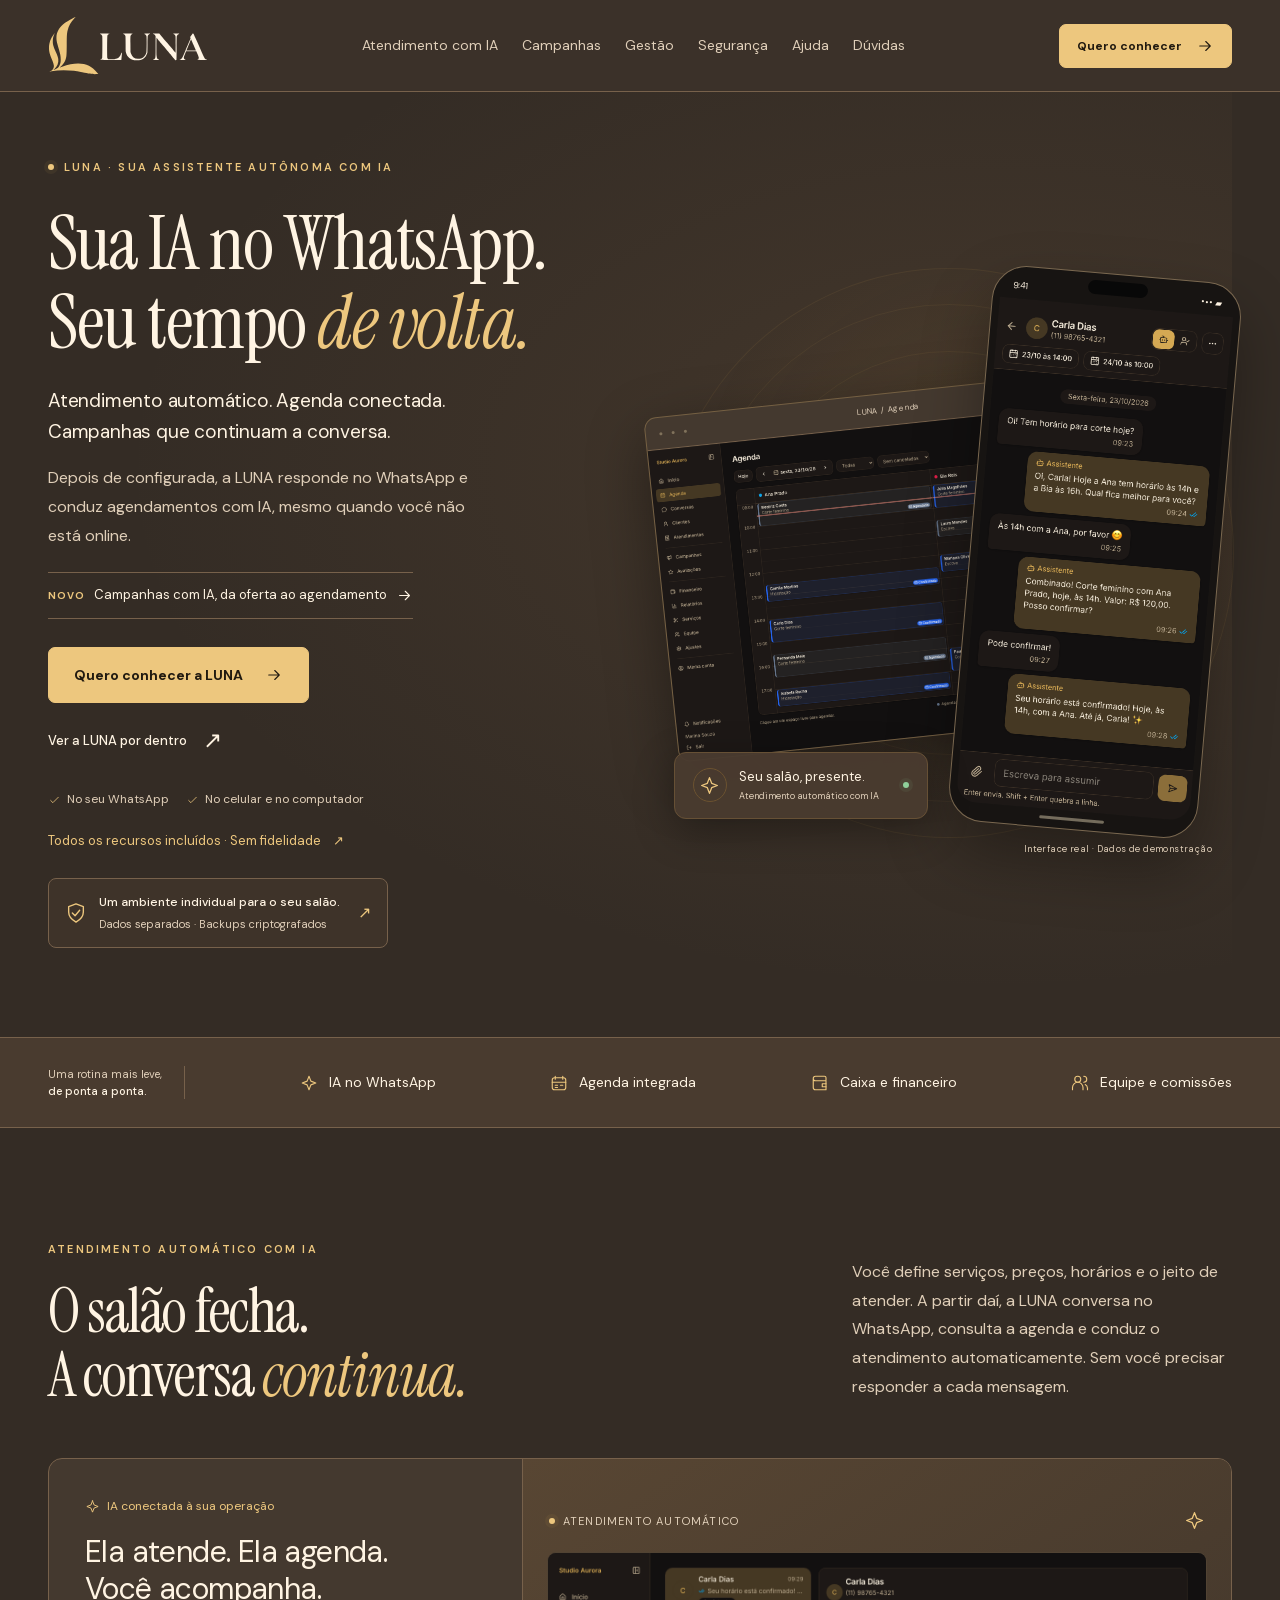
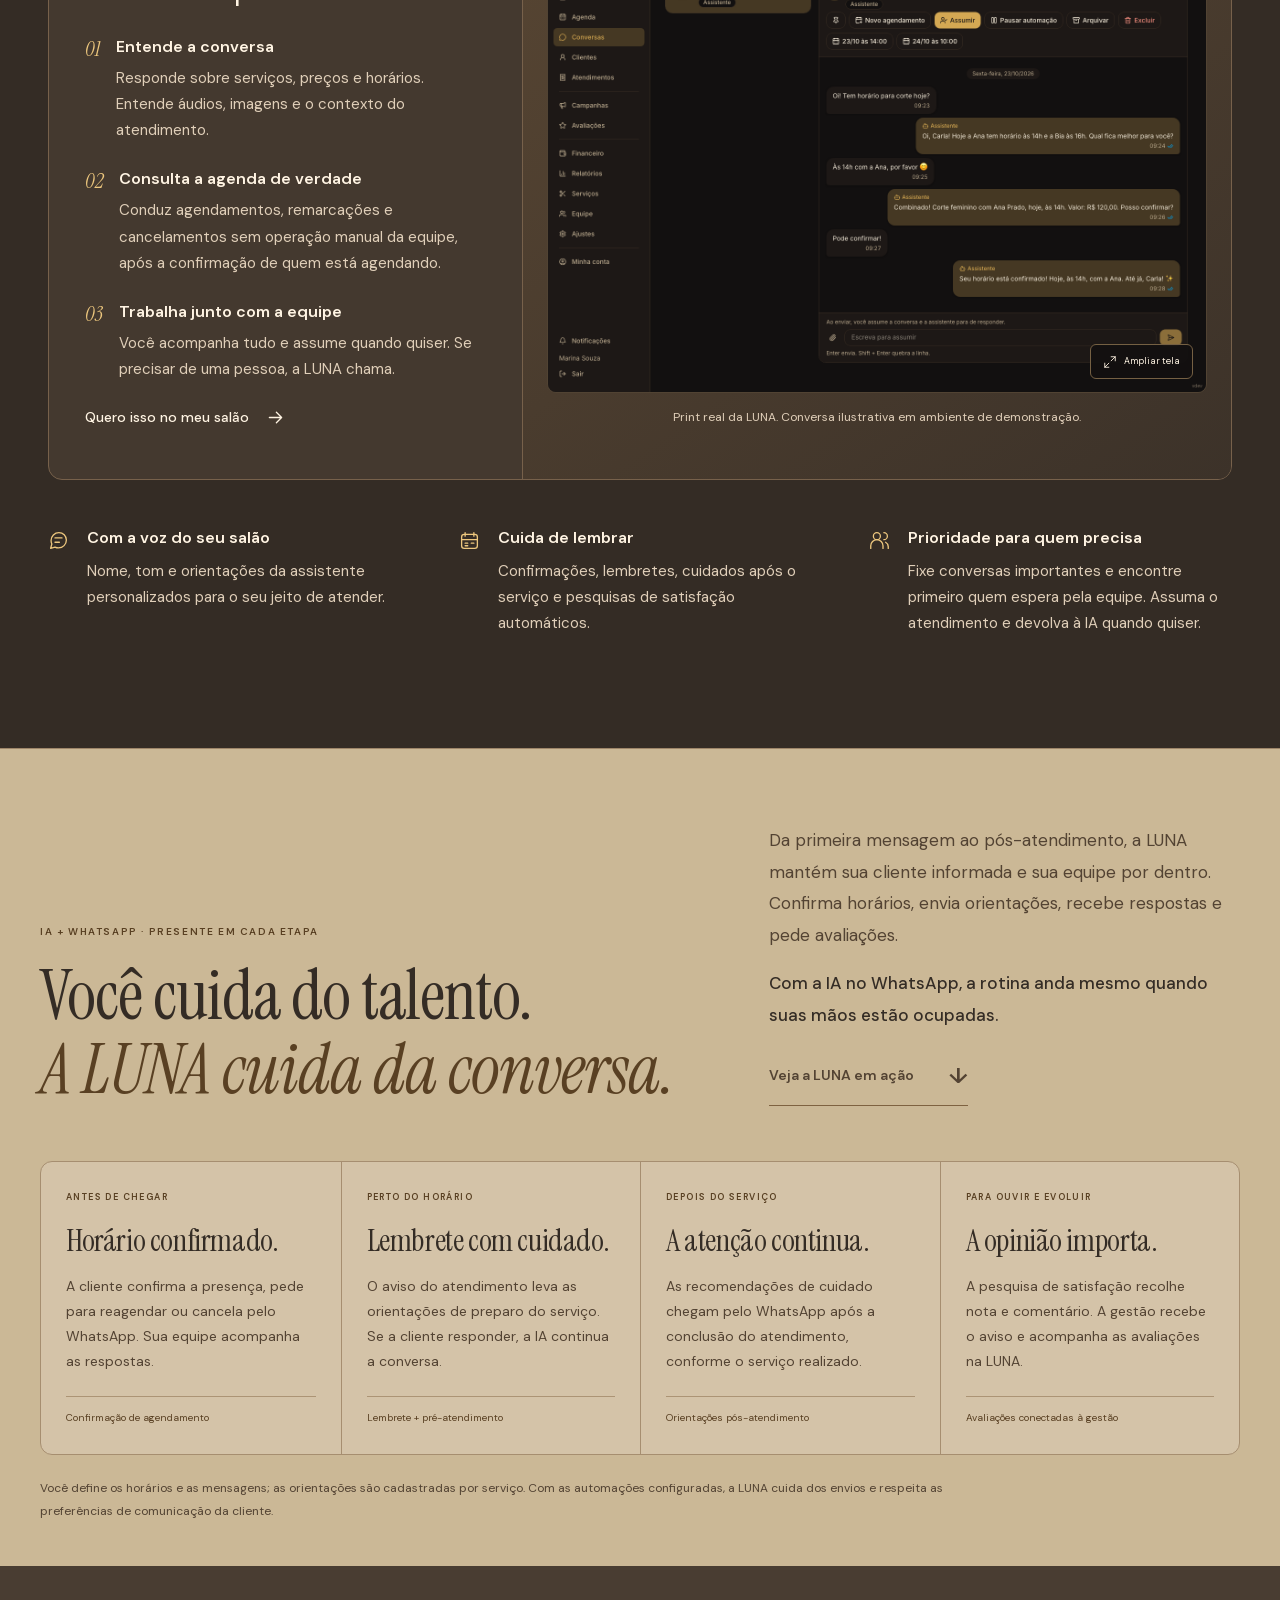
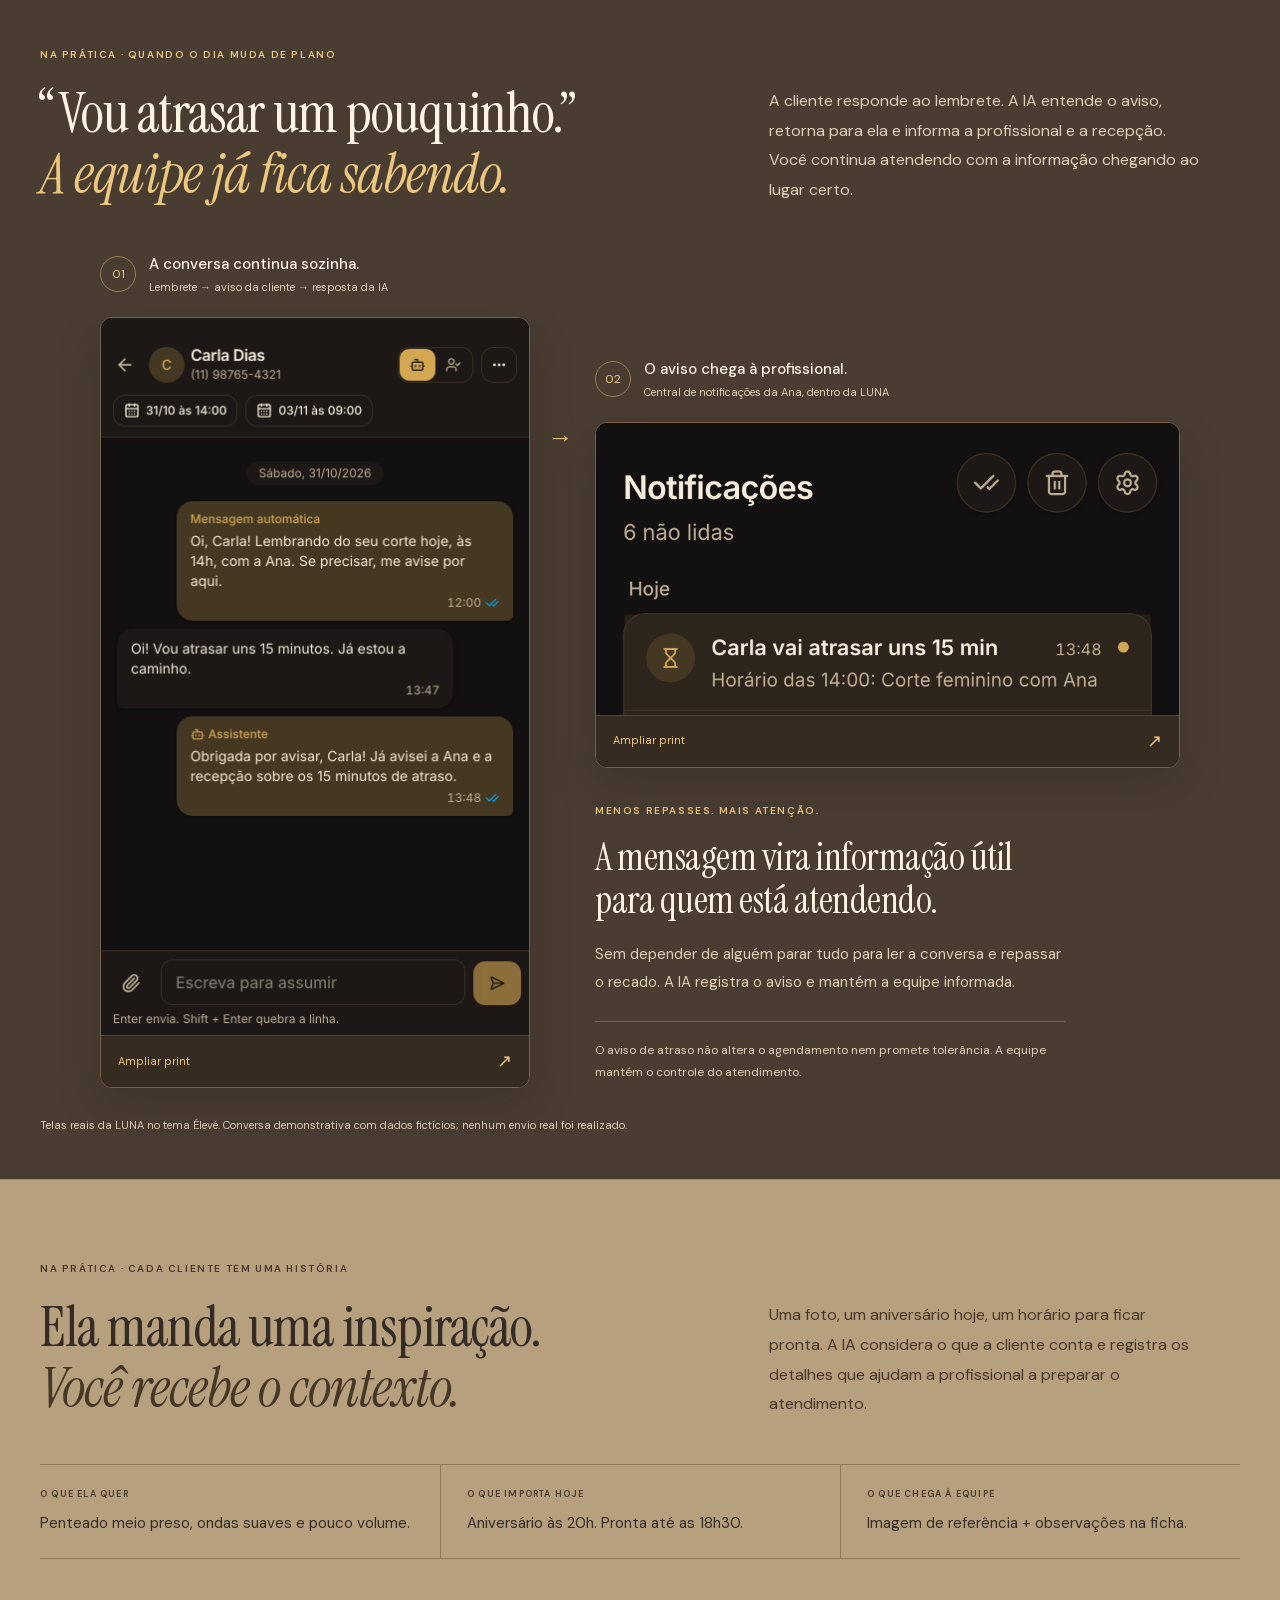
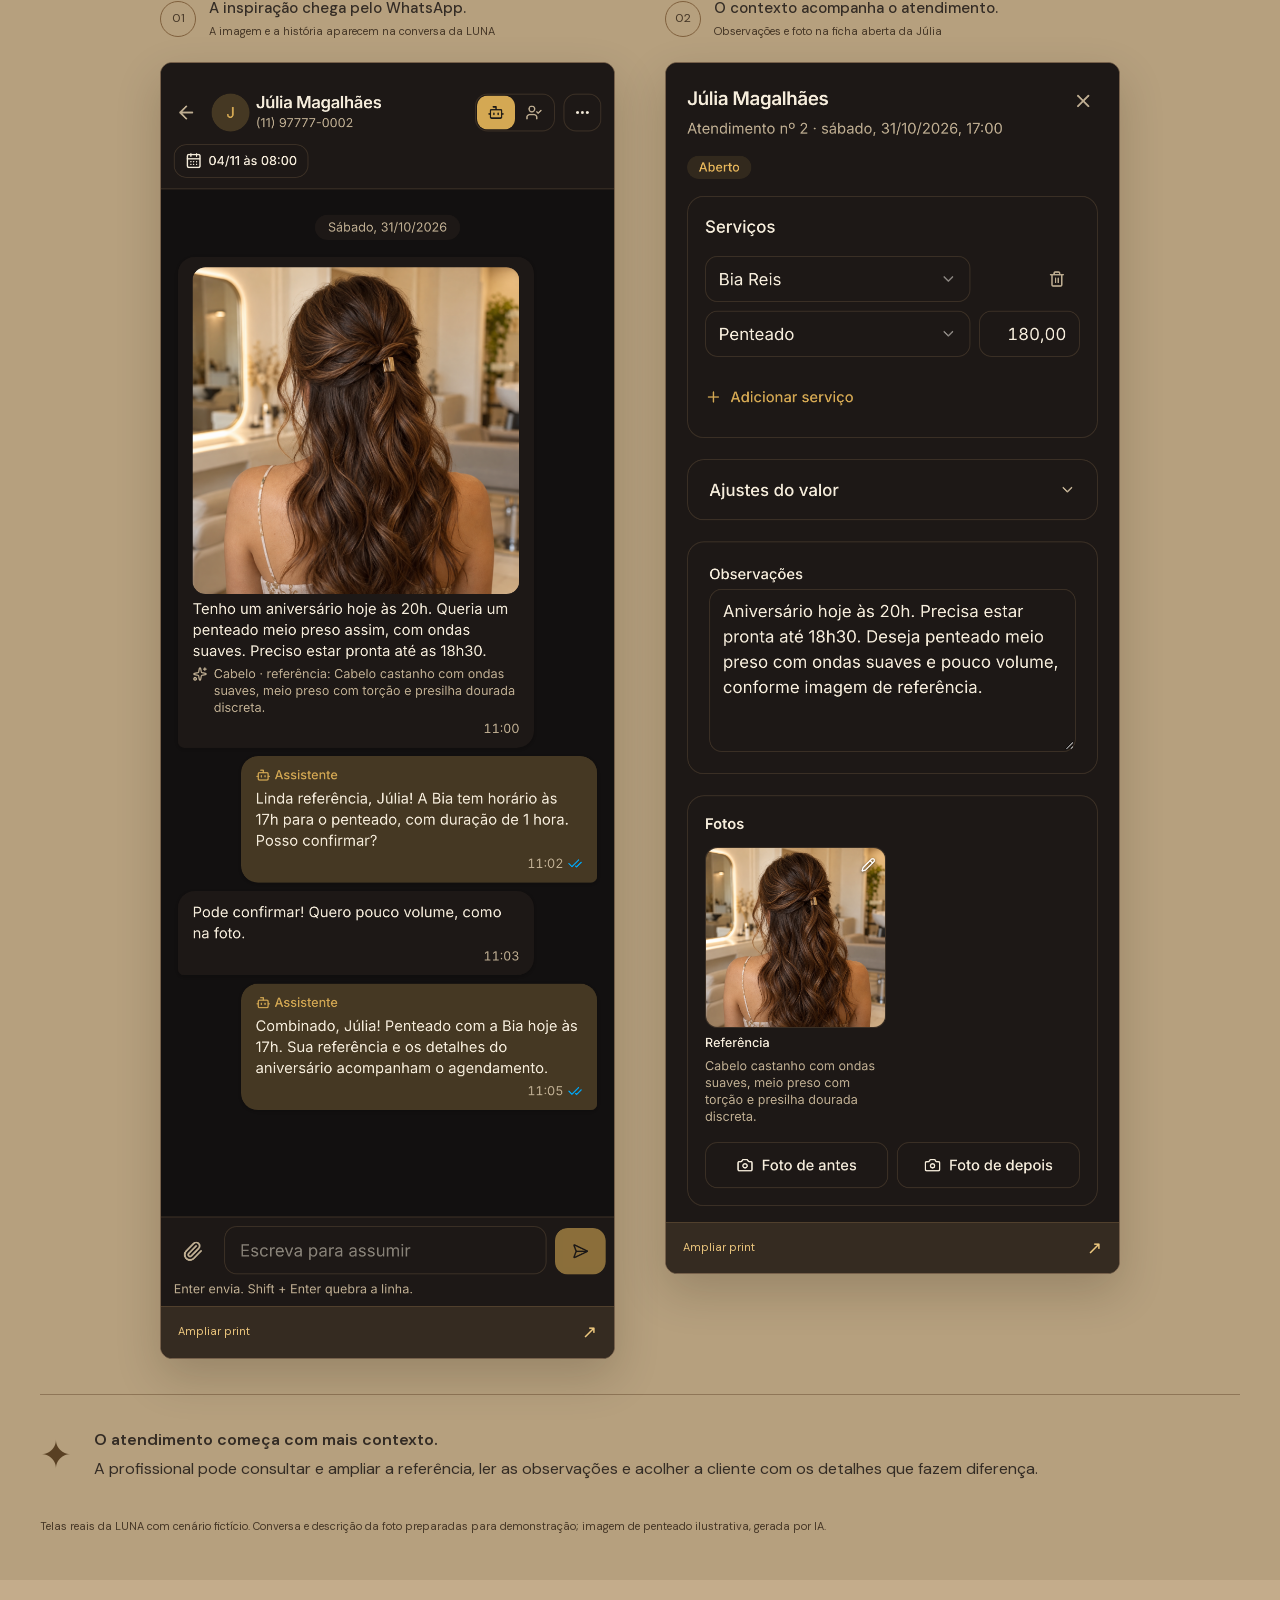
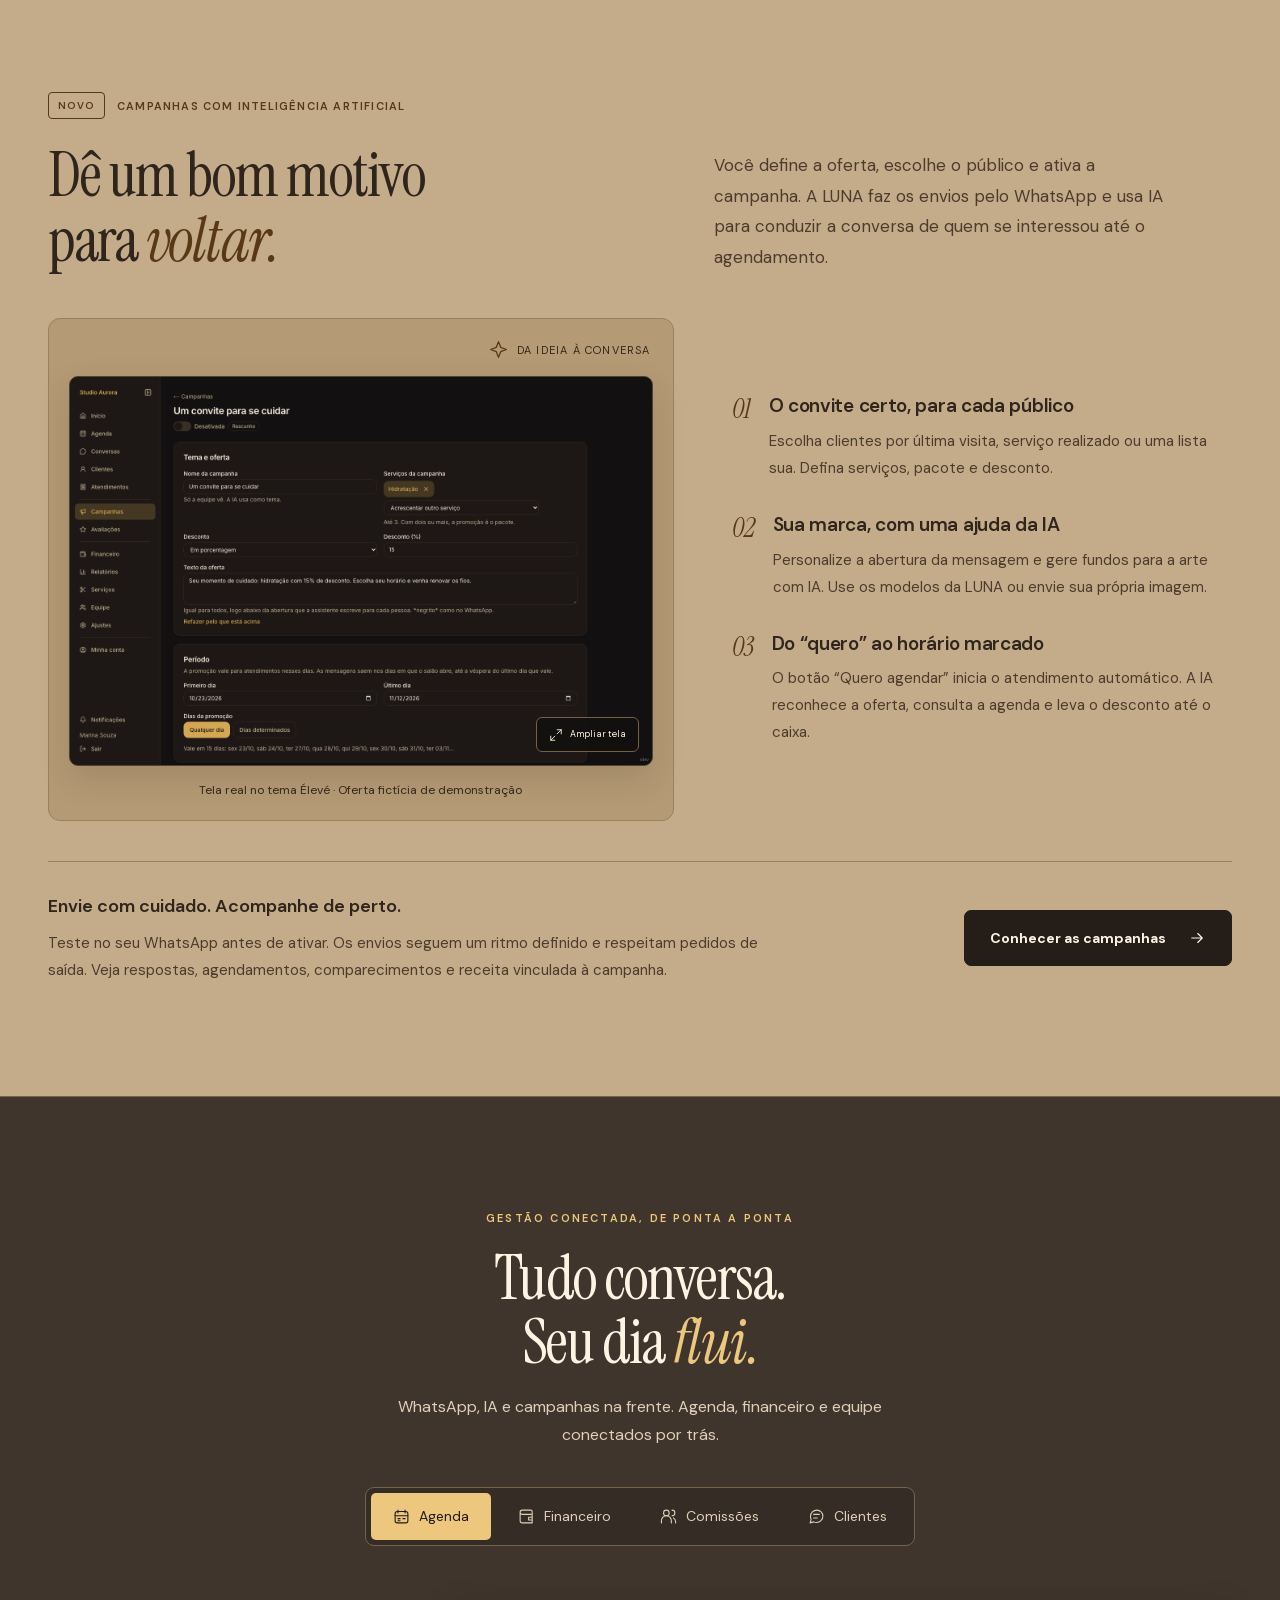
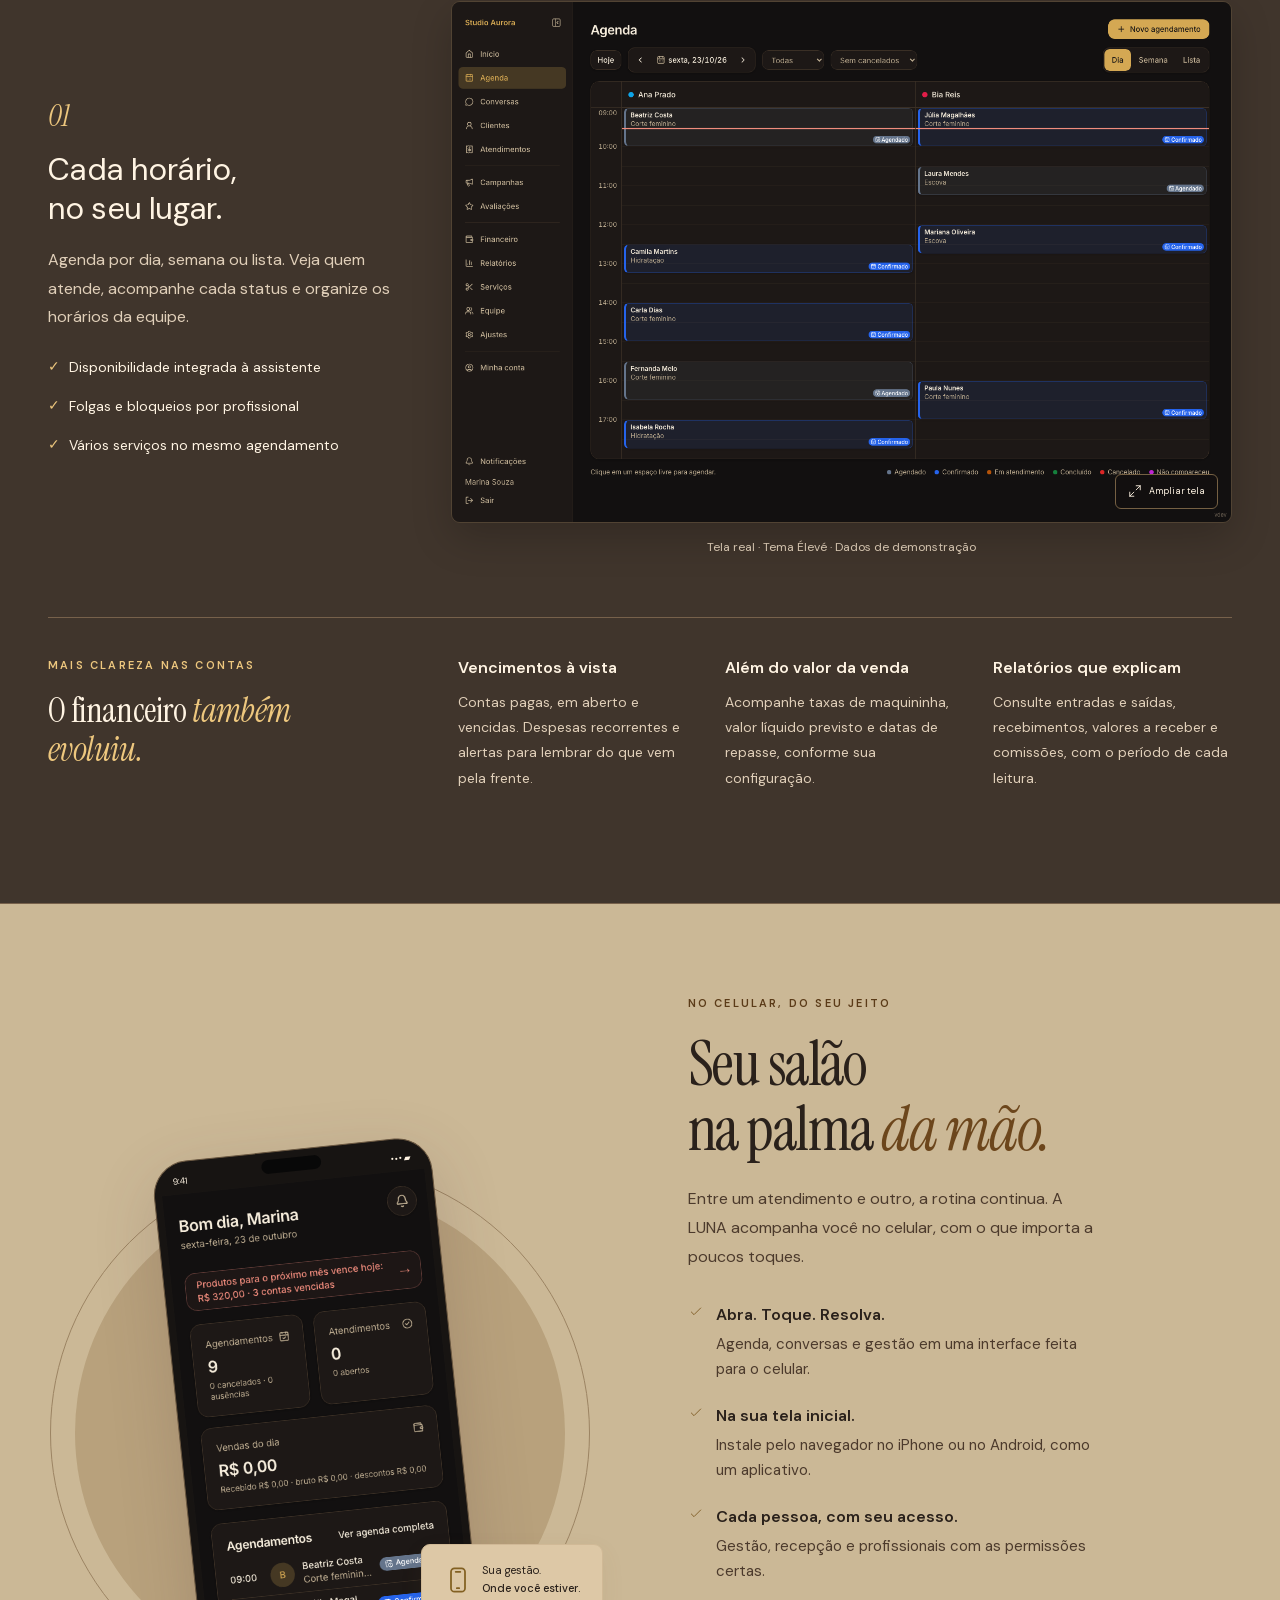
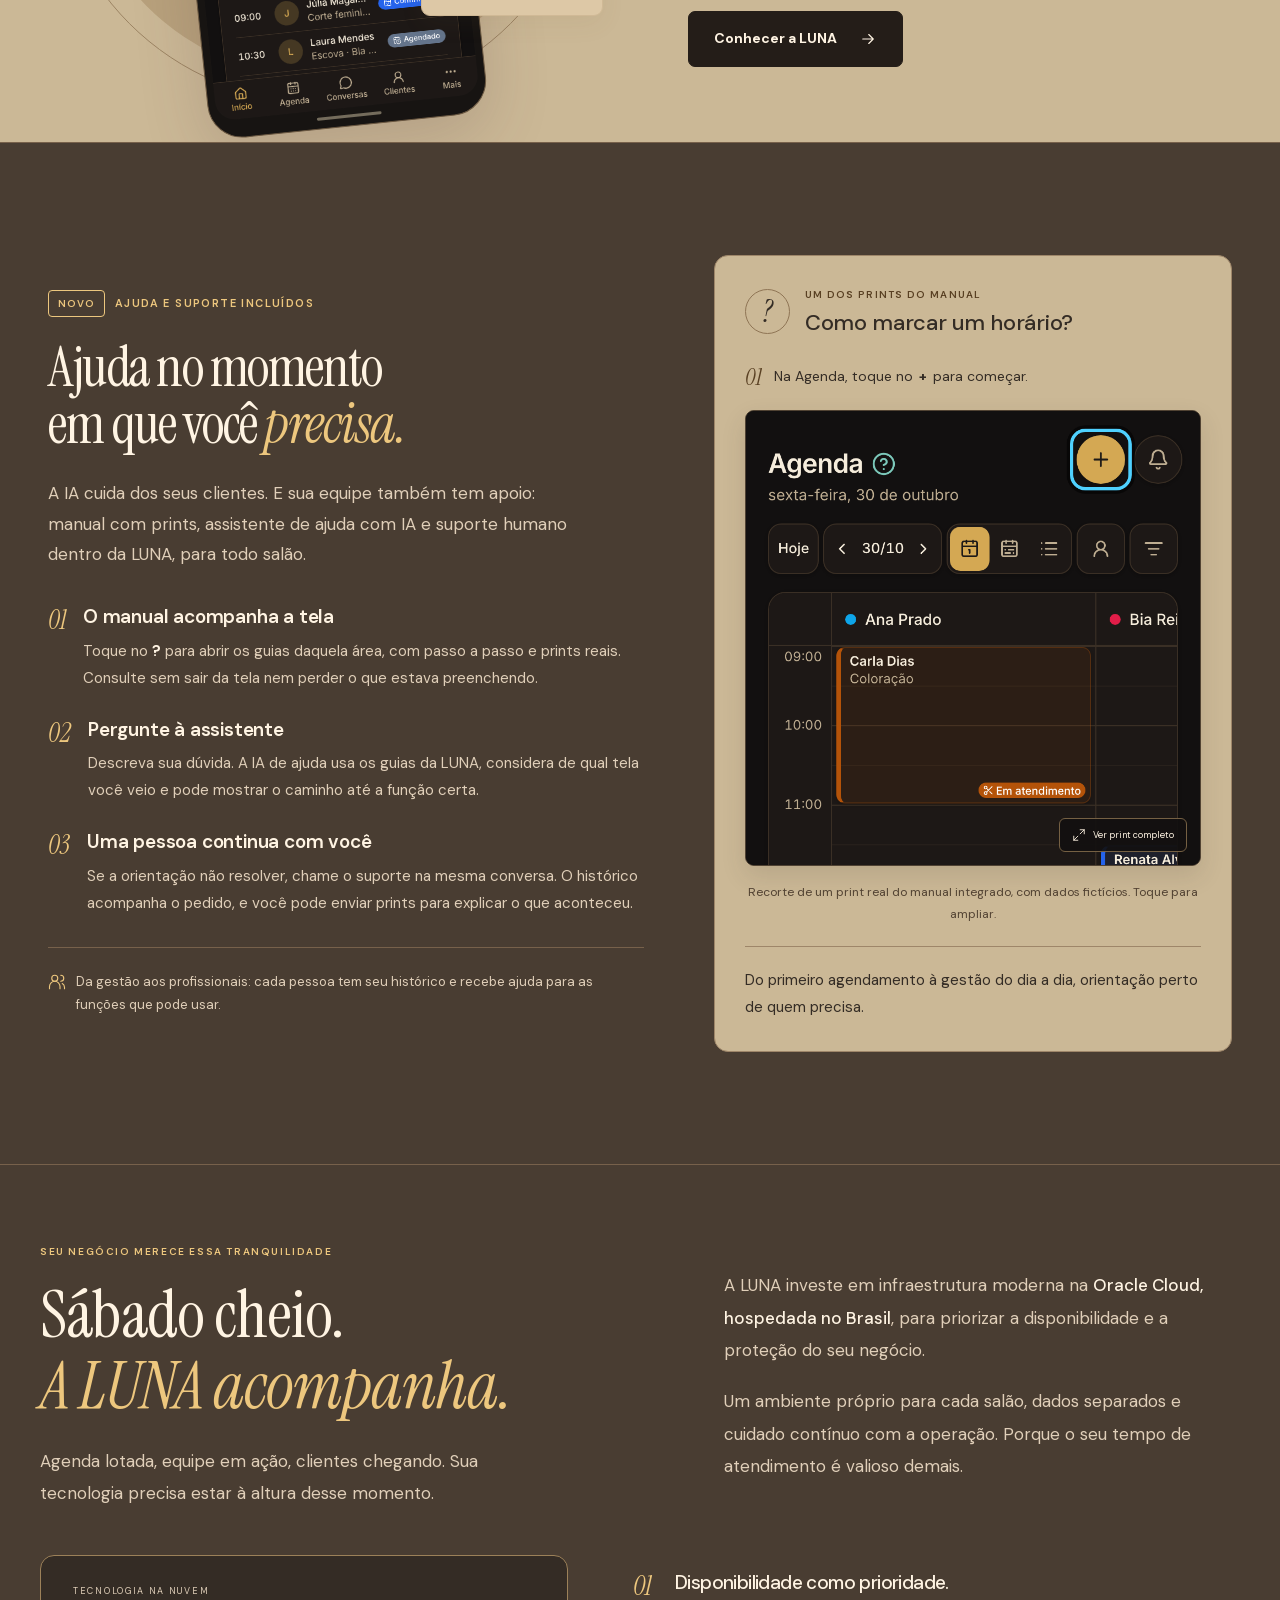
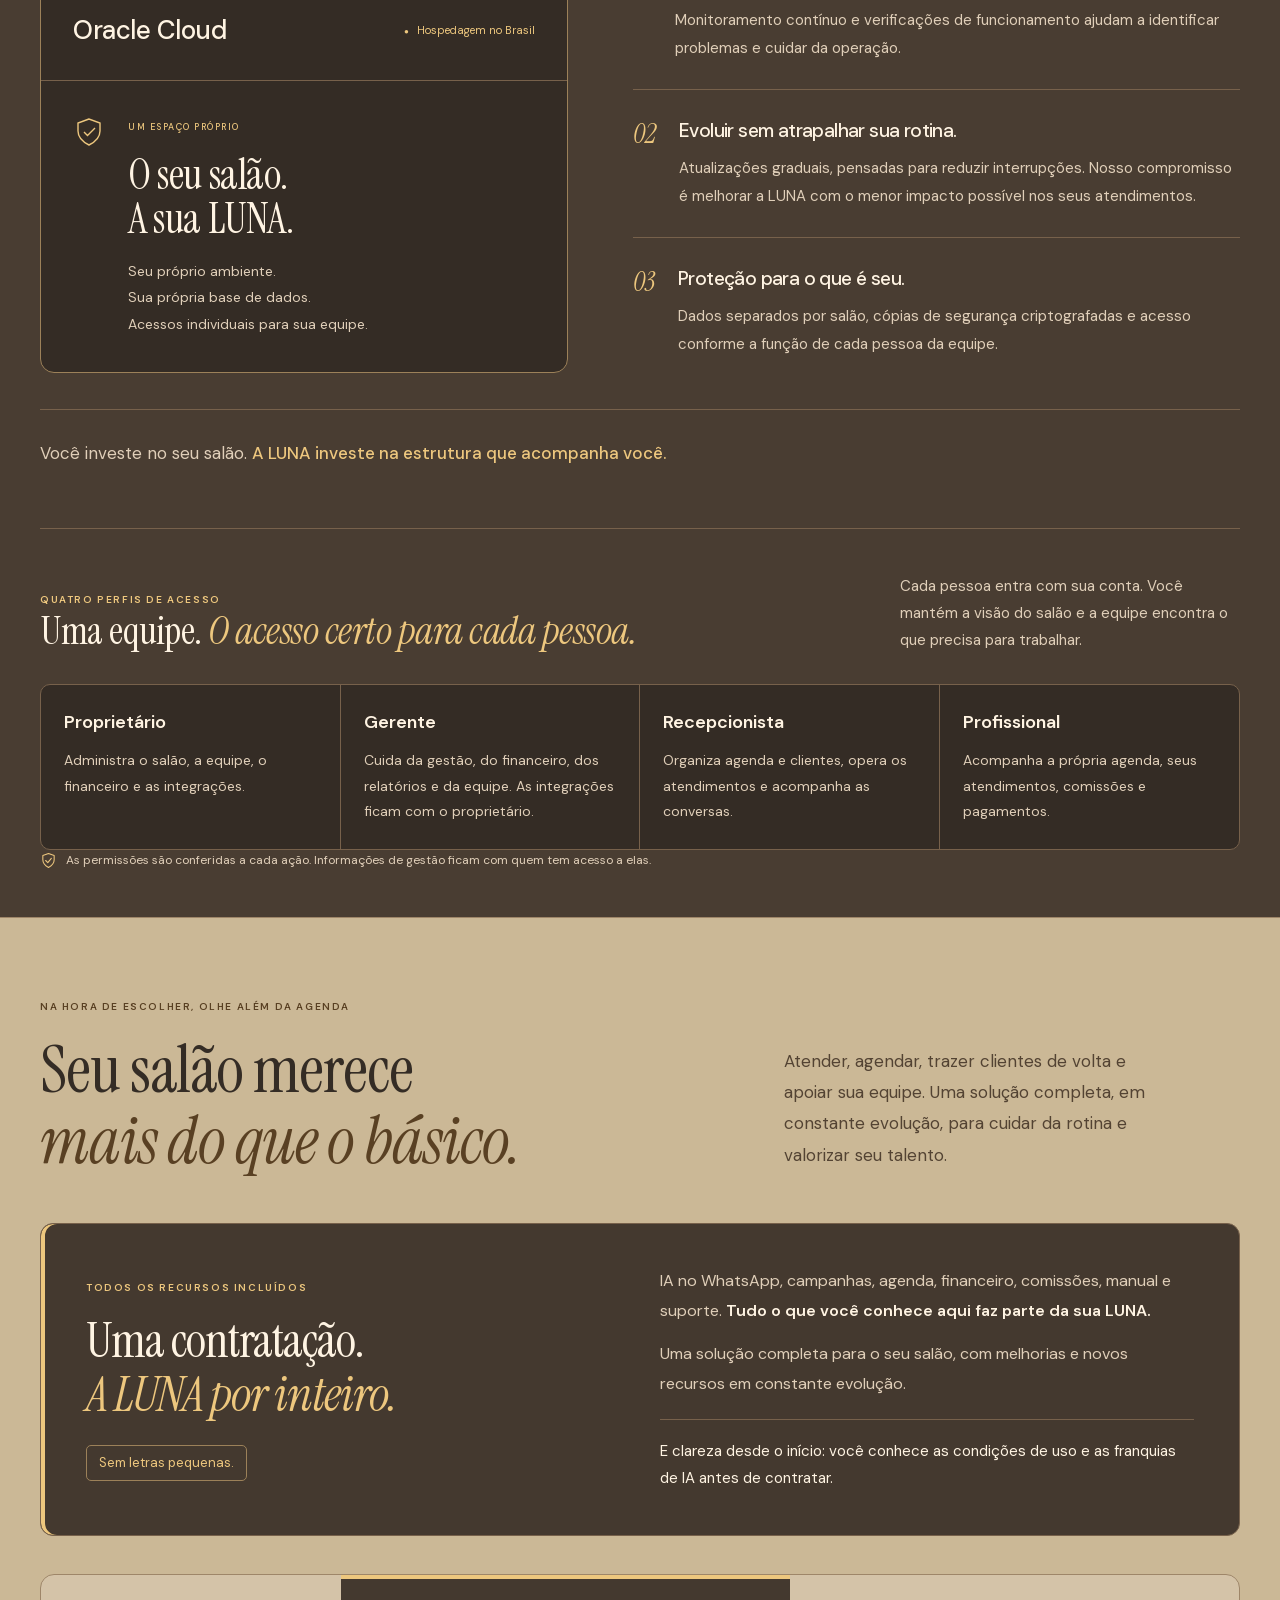
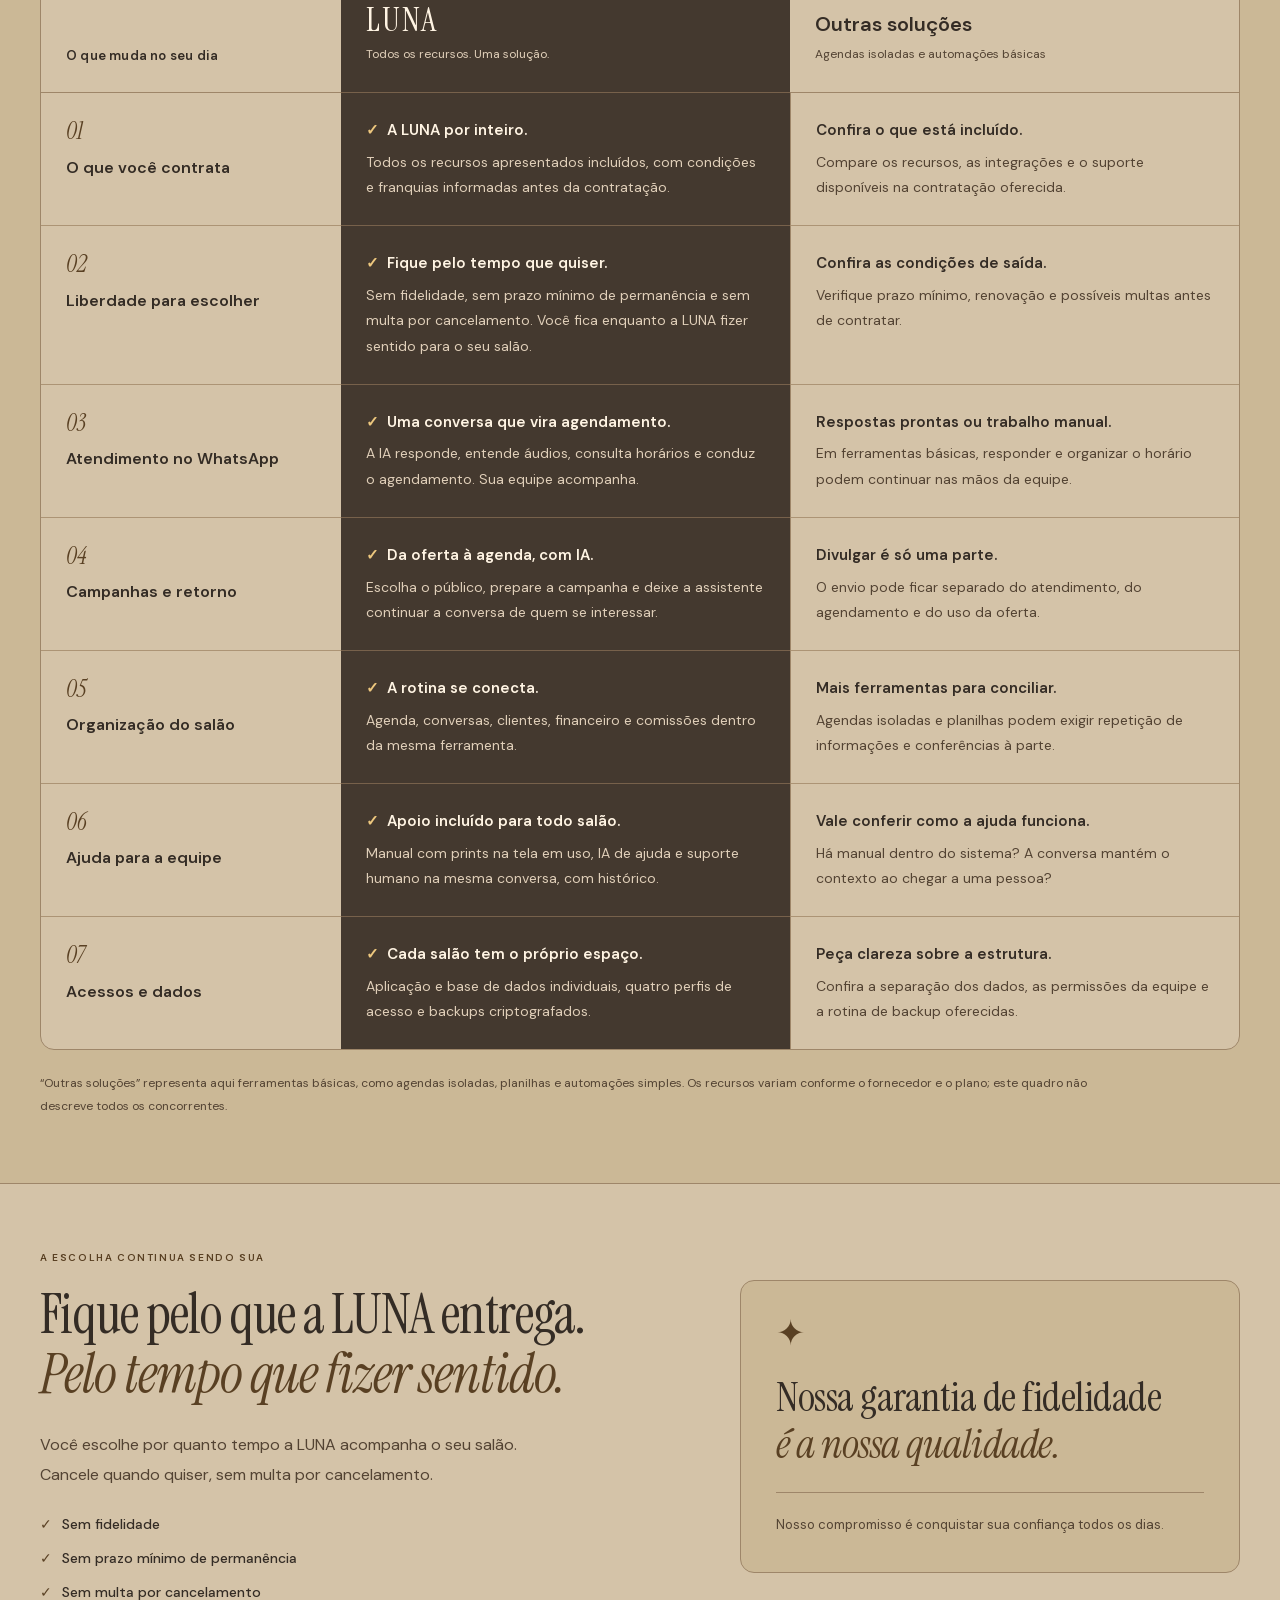
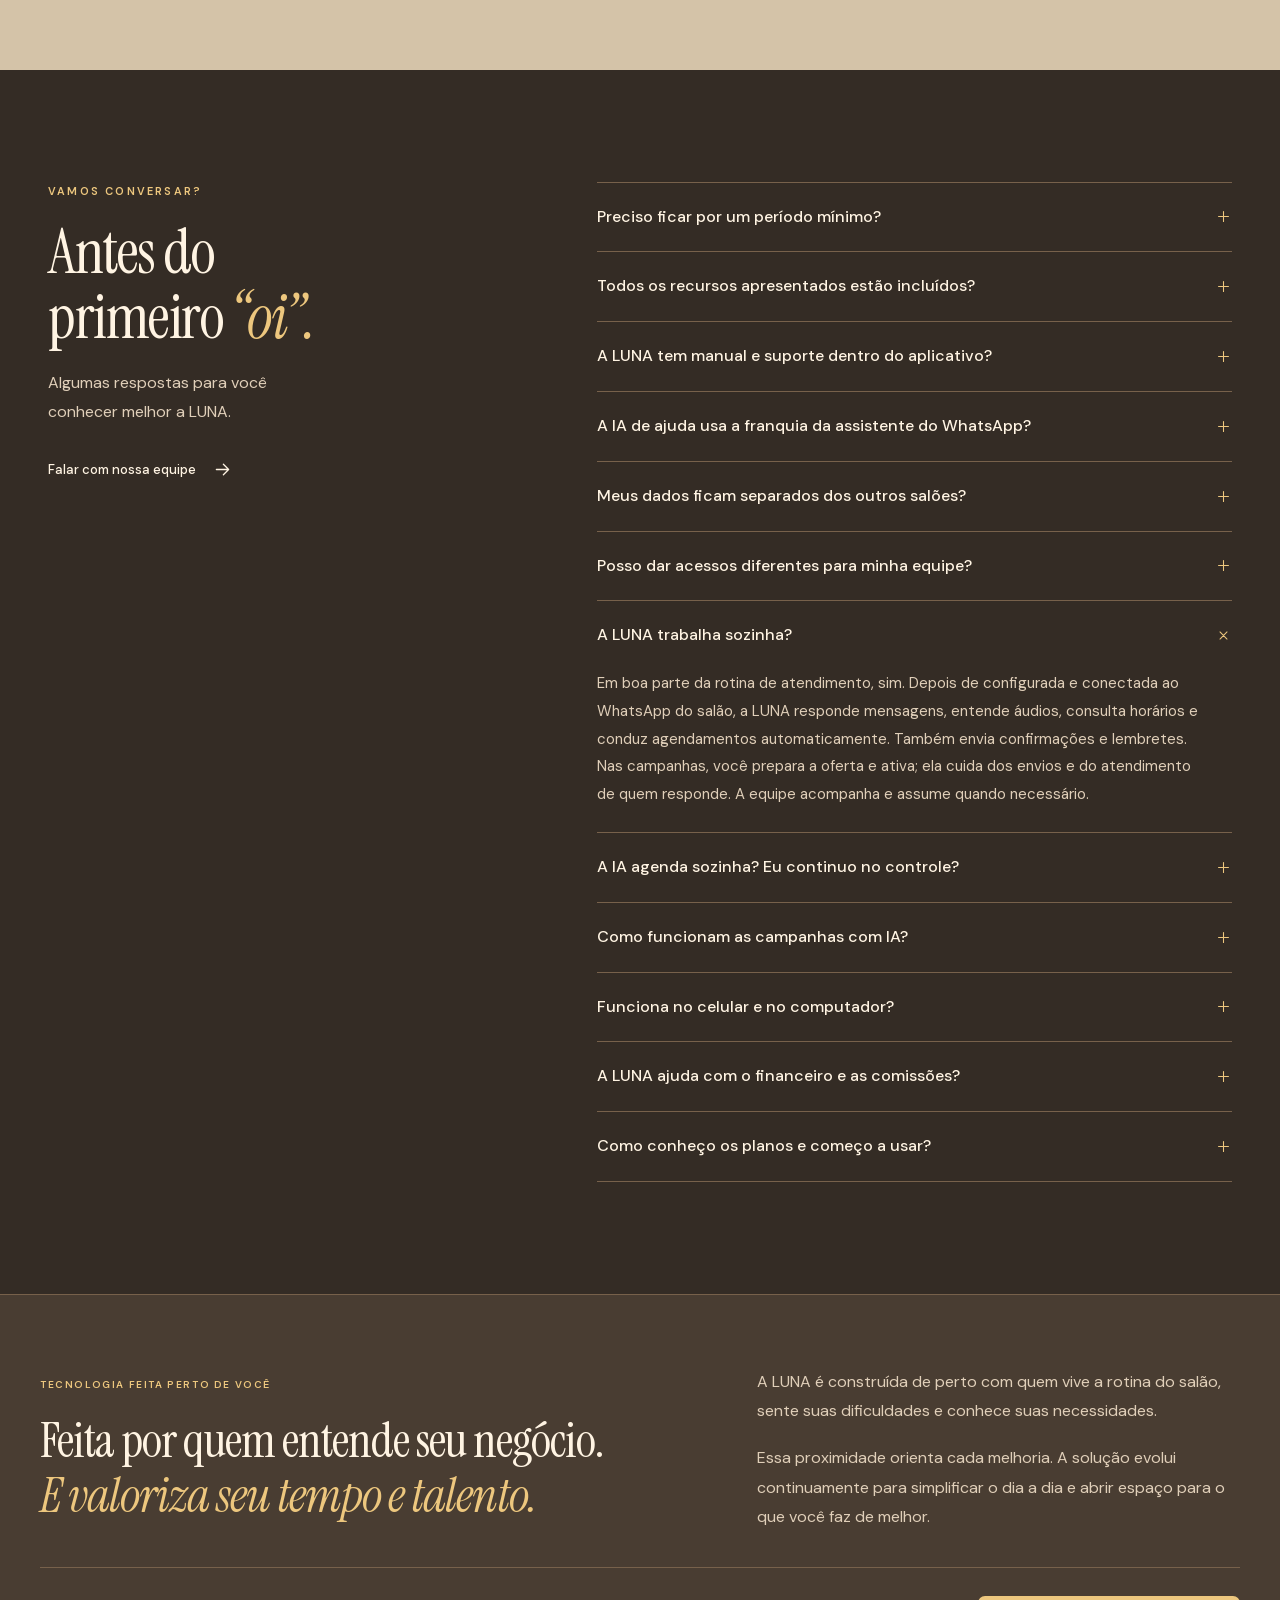
==== commit 07917772: "feat: apresenta jornadas de IA e nova proposta comercial" ====
--- a/index.html
+++ b/index.html
@@ -5,7 +5,7 @@
   <meta name="viewport" content="width=device-width, initial-scale=1, viewport-fit=cover">
   <meta name="theme-color" content="#342c25">
   <title>LUNA — Seu salão, com inteligência.</title>
-  <meta name="description" content="IA no WhatsApp, campanhas e gestão do salão conectadas. Manual com prints, ajuda com IA e suporte humano dentro da LUNA, incluídos para todo salão.">
+  <meta name="description" content="IA no WhatsApp, campanhas e gestão do salão conectadas. Todos os recursos incluídos, suporte integrado e contratação sem fidelidade ou multa por cancelamento.">
   <link rel="canonical" href="https://luna.cometki.app/">
   <meta property="og:type" content="website">
   <meta property="og:locale" content="pt_BR">
@@ -22,6 +22,7 @@
   <link rel="preload" href="assets/fontes/dm-sans.woff2" as="font" type="font/woff2" crossorigin>
   <link rel="preload" href="assets/fontes/instrument-serif.woff2" as="font" type="font/woff2" crossorigin>
   <link rel="stylesheet" href="assets/css/site.css?v=1.2.0">
+  <link rel="stylesheet" href="assets/css/comercial.css">
   <script src="assets/js/configuracao.js?v=1.3.2" defer></script>
   <script src="assets/js/site.js?v=1.3.2" defer></script>
 </head>
@@ -77,6 +78,7 @@
           <a class="link-texto" href="#por-dentro">Ver a LUNA por dentro <span aria-hidden="true">↗</span></a>
         </div>
         <div class="abertura-notas"><span><svg class="icone" aria-hidden="true"><use href="#check"/></svg> No seu WhatsApp</span><span><svg class="icone" aria-hidden="true"><use href="#check"/></svg> No celular e no computador</span></div>
+        <a class="abertura-condicoes" href="#sem-fidelidade">Todos os recursos incluídos · Sem fidelidade <span aria-hidden="true">↗</span></a>
         <a class="abertura-confianca" href="#seguranca"><svg class="icone" aria-hidden="true"><use href="#protecao"/></svg><span><strong>Um ambiente individual para o seu salão.</strong><small>Dados separados · Backups criptografados</small></span><span aria-hidden="true">↗</span></a>
       </div>
       <div class="abertura-visual">
@@ -136,6 +138,56 @@
         <div><svg class="icone" aria-hidden="true"><use href="#equipe"/></svg><h3>Prioridade para quem precisa</h3><p>Fixe conversas importantes e encontre primeiro quem espera pela equipe. Assuma o atendimento e devolva à IA quando quiser.</p></div>
       </div>
     </section>
+
+    <div class="lancamento">
+<section class="cuidado" aria-labelledby="titulo-cuidado">
+      <div class="limite">
+        <div class="cuidado-abertura">
+          <div><p class="sobretitulo">IA + WHATSAPP · PRESENTE EM CADA ETAPA</p><h2 class="titulo-cuidado" id="titulo-cuidado">Você cuida do talento. <br> <em>A LUNA cuida da conversa.</em></h2></div>
+          <div class="cuidado-intro"><p>Da primeira mensagem ao pós-atendimento, a LUNA mantém sua cliente informada e sua equipe por dentro. Confirma horários, envia orientações, recebe respostas e pede avaliações.</p><p><strong>Com a IA no WhatsApp, a rotina anda mesmo quando suas mãos estão ocupadas.</strong></p><a class="link-jornada" href="#atraso">Veja a LUNA em ação <span aria-hidden="true">↓</span></a></div>
+        </div>
+        <ol class="ciclo">
+          <li><span class="ciclo-momento">ANTES DE CHEGAR</span><h3>Horário confirmado.</h3><p>A cliente confirma a presença, pede para reagendar ou cancela pelo WhatsApp. Sua equipe acompanha as respostas.</p><span class="ciclo-etiqueta">Confirmação de agendamento</span></li>
+          <li><span class="ciclo-momento">PERTO DO HORÁRIO</span><h3>Lembrete com cuidado.</h3><p>O aviso do atendimento leva as orientações de preparo do serviço. Se a cliente responder, a IA continua a conversa.</p><span class="ciclo-etiqueta">Lembrete + pré-atendimento</span></li>
+          <li><span class="ciclo-momento">DEPOIS DO SERVIÇO</span><h3>A atenção continua.</h3><p>As recomendações de cuidado chegam pelo WhatsApp após a conclusão do atendimento, conforme o serviço realizado.</p><span class="ciclo-etiqueta">Orientações pós-atendimento</span></li>
+          <li><span class="ciclo-momento">PARA OUVIR E EVOLUIR</span><h3>A opinião importa.</h3><p>A pesquisa de satisfação recolhe nota e comentário. A gestão recebe o aviso e acompanha as avaliações na LUNA.</p><span class="ciclo-etiqueta">Avaliações conectadas à gestão</span></li>
+        </ol>
+        <p class="nota-ciclo">Você define os horários e as mensagens; as orientações são cadastradas por serviço. Com as automações configuradas, a LUNA cuida dos envios e respeita as preferências de comunicação da cliente.</p>
+      </div>
+    </section>
+<section class="jornada jornada-atraso" id="atraso" aria-labelledby="titulo-atraso">
+      <div class="limite">
+        <div class="jornada-abertura"><div><p class="sobretitulo">NA PRÁTICA · QUANDO O DIA MUDA DE PLANO</p><h2 id="titulo-atraso">“Vou atrasar um pouquinho.” <br> <em>A equipe já fica sabendo.</em></h2></div><p>A cliente responde ao lembrete. A IA entende o aviso, retorna para ela e informa a profissional e a recepção. Você continua atendendo com a informação chegando ao lugar certo.</p></div>
+        <div class="atraso-demonstracao">
+          <figure class="print print-conversa">
+            <figcaption><span class="numero-etapa">01</span><div><strong>A conversa continua sozinha.</strong><span>Lembrete → aviso da cliente → resposta da IA</span></div></figcaption>
+            <button type="button" data-titulo="Ampliar conversa demonstrativa de Carla com a LUNA" class="ampliavel print-ampliavel" aria-label="Ampliar conversa demonstrativa de Carla com a LUNA"><img src="assets/imagens/atraso-conversa.png" width="860" height="1440" loading="lazy" alt="Tela real da LUNA: lembrete do corte às 14h, Carla avisa 15 minutos de atraso e a assistente responde que avisou a Ana e a recepção."><span class="comando-ampliar">Ampliar print <span aria-hidden="true">↗</span></span></button>
+          </figure>
+          <div class="atraso-resultado">
+            <span class="conexao" aria-hidden="true">→</span>
+            <figure class="print print-notificacao">
+              <figcaption><span class="numero-etapa">02</span><div><strong>O aviso chega à profissional.</strong><span>Central de notificações da Ana, dentro da LUNA</span></div></figcaption>
+              <button type="button" data-titulo="Ampliar notificação de atraso recebida pela profissional" class="ampliavel print-ampliavel" aria-label="Ampliar notificação de atraso recebida pela profissional"><img src="assets/imagens/atraso-notificacao-detalhe.png" width="860" height="430" loading="lazy" alt="Notificação real no perfil da profissional: Carla vai atrasar uns 15 min. Horário das 14:00: Corte feminino com Ana."><span class="comando-ampliar">Ampliar print <span aria-hidden="true">↗</span></span></button>
+            </figure>
+            <div class="beneficio"><p class="sobretitulo">MENOS REPASSES. MAIS ATENÇÃO.</p><h3>A mensagem vira informação útil para quem está atendendo.</h3><p>Sem depender de alguém parar tudo para ler a conversa e repassar o recado. A IA registra o aviso e mantém a equipe informada.</p><p class="detalhe-beneficio">O aviso de atraso não altera o agendamento nem promete tolerância. A equipe mantém o controle do atendimento.</p></div>
+          </div>
+        </div>
+        <p class="origem-prints">Telas reais da LUNA no tema Élevé. Conversa demonstrativa com dados fictícios; nenhum envio real foi realizado.</p>
+      </div>
+    </section>
+<section class="jornada jornada-referencia" id="referencias" aria-labelledby="titulo-referencia">
+      <div class="limite">
+        <div class="jornada-abertura"><div><p class="sobretitulo">NA PRÁTICA · CADA CLIENTE TEM UMA HISTÓRIA</p><h2 id="titulo-referencia">Ela manda uma inspiração. <br> <em>Você recebe o contexto.</em></h2></div><p>Uma foto, um aniversário hoje, um horário para ficar pronta. A IA considera o que a cliente conta e registra os detalhes que ajudam a profissional a preparar o atendimento.</p></div>
+        <div class="contexto-resumo" aria-label="Informações que acompanham o atendimento"><p><span>O QUE ELA QUER</span>Penteado meio preso, ondas suaves e pouco volume.</p><p><span>O QUE IMPORTA HOJE</span>Aniversário às 20h. Pronta até as 18h30.</p><p><span>O QUE CHEGA À EQUIPE</span>Imagem de referência + observações na ficha.</p></div>
+        <div class="referencia-demonstracao">
+          <figure class="print"><figcaption><span class="numero-etapa">01</span><div><strong>A inspiração chega pelo WhatsApp.</strong><span>A imagem e a história aparecem na conversa da LUNA</span></div></figcaption><button type="button" data-titulo="Ampliar conversa de Júlia com foto de referência e contexto do aniversário" class="ampliavel print-ampliavel" aria-label="Ampliar conversa de Júlia com foto de referência e contexto do aniversário"><img src="assets/imagens/referencia-conversa.png" width="860" height="2360" loading="lazy" alt="Tela real da conversa: Júlia envia uma foto de penteado, conta que tem um aniversário às 20h e precisa estar pronta até as 18h30; a assistente conduz a confirmação do horário."><span class="comando-ampliar">Ampliar print <span aria-hidden="true">↗</span></span></button></figure>
+          <div class="referencia-resultado"><figure class="print"><figcaption><span class="numero-etapa">02</span><div><strong>O contexto acompanha o atendimento.</strong><span>Observações e foto na ficha aberta da Júlia</span></div></figcaption><button type="button" data-titulo="Ampliar ficha de atendimento com observações e imagem de referência" class="ampliavel print-ampliavel" aria-label="Ampliar ficha de atendimento com observações e imagem de referência"><img src="assets/imagens/referencia-atendimento.png" width="860" height="2200" loading="lazy" alt="Ficha real de atendimento da Júlia na LUNA, com observações sobre o aniversário, horário para ficar pronta, penteado desejado e a mesma imagem de referência enviada na conversa."><span class="comando-ampliar">Ampliar print <span aria-hidden="true">↗</span></span></button></figure></div>
+        </div>
+        <div class="referencia-fecho"><span aria-hidden="true">✦</span><p><strong>O atendimento começa com mais contexto.</strong> <br>A profissional pode consultar e ampliar a referência, ler as observações e acolher a cliente com os detalhes que fazem diferença.</p></div>
+        <p class="origem-prints">Telas reais da LUNA com cenário fictício. Conversa e descrição da foto preparadas para demonstração; imagem de penteado ilustrativa, gerada por IA.</p>
+      </div>
+    </section>
+    </div>
 
     <section class="secao campanhas" id="campanhas" aria-labelledby="titulo-campanhas">
       <div class="limite">
@@ -246,25 +298,25 @@
       </div>
     </section>
 
-    <section class="secao seguranca" id="seguranca" aria-labelledby="titulo-seguranca">
-      <div class="limite">
-        <div class="seguranca-cabecalho">
-          <div><p class="sobretitulo">TECNOLOGIA MODERNA. CUIDADO COM SEUS DADOS.</p><h2 id="titulo-seguranca">Seu salão tem <br>o próprio <em>espaço.</em></h2></div>
-          <p class="texto-secao">Sua agenda, suas conversas e os dados dos seus clientes merecem cuidado. Cada salão recebe uma aplicação individual e uma base de dados exclusiva, com configurações e credenciais próprias.</p>
-        </div>
-        <div class="seguranca-grade">
-          <div class="ambiente-individual" role="group" aria-label="Como os dados do salão ficam separados">
-            <div class="ambiente-titulo"><svg class="icone" aria-hidden="true"><use href="#protecao"/></svg><span>SEU AMBIENTE LUNA</span></div>
-            <div class="ambiente-camada"><svg class="icone" aria-hidden="true"><use href="#celular"/></svg><div><strong>Sua aplicação</strong><span>O jeito de atender e as configurações do seu salão.</span></div></div>
-            <div class="ambiente-camada"><svg class="icone" aria-hidden="true"><use href="#banco"/></svg><div><strong>Sua base de dados</strong><span>Agenda, clientes, conversas e financeiro separados dos outros salões.</span></div></div>
-            <p><svg class="icone" aria-hidden="true"><use href="#check"/></svg> Acesso ao banco com credenciais individuais.</p>
+    <div class="lancamento">
+<section class="confianca" id="seguranca" aria-labelledby="titulo-seguranca">
+      <div class="limite">
+        <div class="confianca-abertura">
+          <div><p class="sobretitulo">SEU NEGÓCIO MERECE ESSA TRANQUILIDADE</p><h2 id="titulo-seguranca">Sábado cheio. <br> <em>A LUNA acompanha.</em></h2><p class="confianca-chamada">Agenda lotada, equipe em ação, clientes chegando. Sua tecnologia precisa estar à altura desse momento.</p></div>
+          <div class="confianca-intro"><p>A LUNA investe em infraestrutura moderna na <strong>Oracle Cloud, hospedada no Brasil</strong>, para priorizar a disponibilidade e a proteção do seu negócio.</p><p>Um ambiente próprio para cada salão, dados separados e cuidado contínuo com a operação. Porque o seu tempo de atendimento é valioso demais.</p></div>
+        </div>
+        <div class="confianca-conteudo">
+          <div class="nuvem-propria">
+            <div class="origem-nuvem"><span>TECNOLOGIA NA NUVEM</span><strong>Oracle Cloud</strong><span class="local-nuvem"><span aria-hidden="true">●</span> Hospedagem no Brasil</span></div>
+            <div class="espaco-salao"><svg viewBox="0 0 32 32" width="32" height="32" fill="none" stroke="currentColor" stroke-width="1.4" aria-hidden="true"><path d="M16 3 5 7v8c0 7 5 11 11 14 6-3 11-7 11-14V7L16 3Z"/><path d="m11 16 3.5 3.5L22 12"/></svg><div><span>UM ESPAÇO PRÓPRIO</span><h3>O seu salão. <br>A sua LUNA.</h3></div><p>Seu próprio ambiente. <br>Sua própria base de dados. <br>Acessos individuais para sua equipe.</p></div>
           </div>
-          <div class="cuidados-dados">
-            <div><svg class="icone" aria-hidden="true"><use href="#cadeado"/></svg><div><h3>Acesso protegido</h3><p>Conexão HTTPS e contas individuais para a equipe. Cada perfil acessa as informações e ações permitidas para sua função.</p></div></div>
-            <div><svg class="icone" aria-hidden="true"><use href="#banco"/></svg><div><h3>Backups criptografados</h3><p>Cópias de segurança protegidas por criptografia, com rotina de backup e procedimentos de recuperação dos dados.</p></div></div>
-            <div><svg class="icone" aria-hidden="true"><use href="#monitoramento"/></svg><div><h3>Infraestrutura monitorada</h3><p>Tecnologia em nuvem, atualizações controladas e verificações automáticas de saúde para identificar falhas e reiniciar a aplicação quando necessário.</p></div></div>
+          <div class="compromissos">
+            <article><span aria-hidden="true">01</span><div><h3>Disponibilidade como prioridade.</h3><p>Monitoramento contínuo e verificações de funcionamento ajudam a identificar problemas e cuidar da operação.</p></div></article>
+            <article><span aria-hidden="true">02</span><div><h3>Evoluir sem atrapalhar sua rotina.</h3><p>Atualizações graduais, pensadas para reduzir interrupções. Nosso compromisso é melhorar a LUNA com o menor impacto possível nos seus atendimentos.</p></div></article>
+            <article><span aria-hidden="true">03</span><div><h3>Proteção para o que é seu.</h3><p>Dados separados por salão, cópias de segurança criptografadas e acesso conforme a função de cada pessoa da equipe.</p></div></article>
           </div>
         </div>
+        <p class="confianca-fecho">Você investe no seu salão. <strong>A LUNA investe na estrutura que acompanha você.</strong></p>
         <div class="equipe-acessos" aria-labelledby="titulo-acessos">
           <div class="perfis-abertura"><div><p class="sobretitulo">QUATRO PERFIS DE ACESSO</p><h3 id="titulo-acessos">Uma equipe. <em>O acesso certo para cada pessoa.</em></h3></div><p>Cada pessoa entra com sua conta. Você mantém a visão do salão e a equipe encontra o que precisa para trabalhar.</p></div>
           <dl class="perfis-grade">
@@ -277,13 +329,52 @@
         </div>
       </div>
     </section>
+    </div>
+
+    <div class="lancamento">
+<section class="comparativo" id="comparativo" aria-labelledby="titulo-comparativo">
+      <div class="limite">
+        <div class="comparativo-abertura">
+          <div><p class="sobretitulo">NA HORA DE ESCOLHER, OLHE ALÉM DA AGENDA</p><h2 id="titulo-comparativo">Seu salão merece <br> <em>mais do que o básico.</em></h2></div>
+          <p>Atender, agendar, trazer clientes de volta e apoiar sua equipe. Uma solução completa, em constante evolução, para cuidar da rotina e valorizar seu talento.</p>
+        </div>
+        <section class="tudo-incluido" aria-labelledby="titulo-incluido">
+          <div class="incluido-titulo"><p class="sobretitulo">TODOS OS RECURSOS INCLUÍDOS</p><h2 id="titulo-incluido">Uma contratação. <br> <em>A LUNA por inteiro.</em></h2><span class="selo-transparencia">Sem letras pequenas.</span></div>
+          <div class="incluido-texto"><p>IA no WhatsApp, campanhas, agenda, financeiro, comissões, manual e suporte. <strong>Tudo o que você conhece aqui faz parte da sua LUNA.</strong></p><p>Uma solução completa para o seu salão, com melhorias e novos recursos em constante evolução.</p><p class="condicoes-claras">E clareza desde o início: você conhece as condições de uso e as franquias de IA antes de contratar.</p></div>
+        </section>
+        <table role="table">
+          <caption class="leitor">Comparação ilustrativa entre a LUNA e soluções básicas de agenda e automação</caption>
+          <thead role="rowgroup"><tr role="row"><th scope="col" role="columnheader">O que muda no seu dia</th><th class="coluna-luna" scope="col" role="columnheader"><span class="marca-tabela">LUNA</span><small>Todos os recursos. Uma solução.</small></th><th scope="col" role="columnheader">Outras soluções<small>Agendas isoladas e automações básicas</small></th></tr></thead>
+          <tbody role="rowgroup">
+            <tr role="row"><th scope="row" role="rowheader"><span>01</span>O que você contrata</th><td class="coluna-luna" role="cell" data-label="LUNA"><strong>A LUNA por inteiro.</strong><p>Todos os recursos apresentados incluídos, com condições e franquias informadas antes da contratação.</p></td><td role="cell" data-label="Outras soluções"><strong>Confira o que está incluído.</strong><p>Compare os recursos, as integrações e o suporte disponíveis na contratação oferecida.</p></td></tr>
+            <tr role="row"><th scope="row" role="rowheader"><span>02</span>Liberdade para escolher</th><td class="coluna-luna" role="cell" data-label="LUNA"><strong>Fique pelo tempo que quiser.</strong><p>Sem fidelidade, sem prazo mínimo de permanência e sem multa por cancelamento. Você fica enquanto a LUNA fizer sentido para o seu salão.</p></td><td role="cell" data-label="Outras soluções"><strong>Confira as condições de saída.</strong><p>Verifique prazo mínimo, renovação e possíveis multas antes de contratar.</p></td></tr>
+            <tr role="row"><th scope="row" role="rowheader"><span>03</span>Atendimento no WhatsApp</th><td class="coluna-luna" role="cell" data-label="LUNA"><strong>Uma conversa que vira agendamento.</strong><p>A IA responde, entende áudios, consulta horários e conduz o agendamento. Sua equipe acompanha.</p></td><td role="cell" data-label="Outras soluções"><strong>Respostas prontas ou trabalho manual.</strong><p>Em ferramentas básicas, responder e organizar o horário podem continuar nas mãos da equipe.</p></td></tr>
+            <tr role="row"><th scope="row" role="rowheader"><span>04</span>Campanhas e retorno</th><td class="coluna-luna" role="cell" data-label="LUNA"><strong>Da oferta à agenda, com IA.</strong><p>Escolha o público, prepare a campanha e deixe a assistente continuar a conversa de quem se interessar.</p></td><td role="cell" data-label="Outras soluções"><strong>Divulgar é só uma parte.</strong><p>O envio pode ficar separado do atendimento, do agendamento e do uso da oferta.</p></td></tr>
+            <tr role="row"><th scope="row" role="rowheader"><span>05</span>Organização do salão</th><td class="coluna-luna" role="cell" data-label="LUNA"><strong>A rotina se conecta.</strong><p>Agenda, conversas, clientes, financeiro e comissões dentro da mesma ferramenta.</p></td><td role="cell" data-label="Outras soluções"><strong>Mais ferramentas para conciliar.</strong><p>Agendas isoladas e planilhas podem exigir repetição de informações e conferências à parte.</p></td></tr>
+            <tr role="row"><th scope="row" role="rowheader"><span>06</span>Ajuda para a equipe</th><td class="coluna-luna" role="cell" data-label="LUNA"><strong>Apoio incluído para todo salão.</strong><p>Manual com prints na tela em uso, IA de ajuda e suporte humano na mesma conversa, com histórico.</p></td><td role="cell" data-label="Outras soluções"><strong>Vale conferir como a ajuda funciona.</strong><p>Há manual dentro do sistema? A conversa mantém o contexto ao chegar a uma pessoa?</p></td></tr>
+            <tr role="row"><th scope="row" role="rowheader"><span>07</span>Acessos e dados</th><td class="coluna-luna" role="cell" data-label="LUNA"><strong>Cada salão tem o próprio espaço.</strong><p>Aplicação e base de dados individuais, quatro perfis de acesso e backups criptografados.</p></td><td role="cell" data-label="Outras soluções"><strong>Peça clareza sobre a estrutura.</strong><p>Confira a separação dos dados, as permissões da equipe e a rotina de backup oferecidas.</p></td></tr>
+          </tbody>
+        </table>
+        <p class="nota-comparativo">“Outras soluções” representa aqui ferramentas básicas, como agendas isoladas, planilhas e automações simples. Os recursos variam conforme o fornecedor e o plano; este quadro não descreve todos os concorrentes.</p>
+      </div>
+    </section>
+<section class="liberdade" id="sem-fidelidade" aria-labelledby="titulo-liberdade">
+      <div class="limite">
+        <div><p class="sobretitulo">A ESCOLHA CONTINUA SENDO SUA</p><h2 id="titulo-liberdade">Fique pelo que a LUNA entrega. <br> <em>Pelo tempo que fizer sentido.</em></h2><p class="liberdade-texto">Você escolhe por quanto tempo a LUNA acompanha o seu salão. Cancele quando quiser, sem multa por cancelamento.</p><ul class="liberdade-condicoes"><li>Sem fidelidade</li><li>Sem prazo mínimo de permanência</li><li>Sem multa por cancelamento</li></ul></div>
+        <div class="qualidade"><span aria-hidden="true">✦</span><p>Nossa garantia de fidelidade <em>é a nossa qualidade.</em></p><span>Nosso compromisso é conquistar sua confiança todos os dias.</span></div>
+      </div>
+    </section>
+    </div>
 
     <section class="secao limite duvidas" id="duvidas" aria-labelledby="titulo-duvidas">
       <div><p class="sobretitulo">VAMOS CONVERSAR?</p><h2 id="titulo-duvidas">Antes do <br>primeiro <em>“oi”.</em></h2><p class="texto-secao">Algumas respostas para você <br>conhecer melhor a LUNA.</p><a class="link-texto contato" href="https://wa.me/5567992938193?text=Ol%C3%A1!%20Tenho%20uma%20d%C3%BAvida%20sobre%20a%20LUNA." target="_blank" rel="noopener noreferrer">Falar com nossa equipe <svg class="icone" aria-hidden="true"><use href="#seta"/></svg></a></div>
       <div class="perguntas">
+        <details><summary>Preciso ficar por um período mínimo?<svg class="icone" aria-hidden="true"><use href="#mais"/></svg></summary><p>Não. A contratação é sem fidelidade, sem prazo mínimo de permanência e sem multa por cancelamento. Você fica na LUNA enquanto ela fizer sentido para o seu salão. Nossa garantia de fidelidade é a nossa qualidade.</p></details>
+        <details><summary>Todos os recursos apresentados estão incluídos?<svg class="icone" aria-hidden="true"><use href="#mais"/></svg></summary><p>Sim. IA no WhatsApp, campanhas, agenda, financeiro, comissões, manual e suporte fazem parte da sua LUNA. As condições de uso e as franquias de IA são informadas com clareza antes da contratação. A solução continua evoluindo com melhorias e novos recursos.</p></details>
+
         <details><summary>A LUNA tem manual e suporte dentro do aplicativo?<svg class="icone" aria-hidden="true"><use href="#mais"/></svg></summary><p>Sim. Todo salão tem ajuda, manual e suporte incluídos. O botão ? abre os guias da tela em uso, com passo a passo e prints, sem perder o que você estava preenchendo. Você também pode perguntar à assistente de ajuda com IA e, se precisar, chamar uma pessoa na mesma conversa, com o histórico e os prints enviados. Cada integrante da equipe vê seus próprios atendimentos e os guias das funções que pode usar.</p></details>
         <details><summary>A IA de ajuda usa a franquia da assistente do WhatsApp?<svg class="icone" aria-hidden="true"><use href="#mais"/></svg></summary><p>Não. A ajuda à equipe é separada da assistente que atende seus clientes no WhatsApp e não consome a franquia dela. A IA de ajuda orienta com base nos guias da LUNA; ela não altera cadastros, agenda ou valores por conta própria. Se a dúvida continuar, você pode chamar o suporte humano.</p></details>
-        <details><summary>Meus dados ficam separados dos outros salões?<svg class="icone" aria-hidden="true"><use href="#mais"/></svg></summary><p>Sim. Cada salão recebe uma instância própria da LUNA e uma base de dados exclusiva, com credenciais individuais. A infraestrutura de hospedagem é compartilhada, mas a aplicação e a base de dados são separadas por cliente. Também há backups criptografados e monitoramento da infraestrutura.</p></details>
+        <details><summary>Meus dados ficam separados dos outros salões?<svg class="icone" aria-hidden="true"><use href="#mais"/></svg></summary><p>Sim. Cada salão recebe uma instância própria da LUNA e uma base de dados exclusiva, com credenciais individuais. A aplicação fica em um ambiente próprio para o seu salão, hospedado na Oracle Cloud, no Brasil. Também há backups criptografados e monitoramento da infraestrutura.</p></details>
         <details><summary>Posso dar acessos diferentes para minha equipe?<svg class="icone" aria-hidden="true"><use href="#mais"/></svg></summary><p>Sim. A LUNA tem quatro perfis: Proprietário, Gerente, Recepcionista e Profissional. O proprietário administra toda a operação, incluindo integrações. O gerente cuida da gestão, do financeiro e da equipe. A recepção organiza a agenda, os clientes, os atendimentos e as conversas. O profissional acompanha a própria agenda, seus atendimentos e seus pagamentos. Cada pessoa entra com sua conta e usa as funções permitidas para seu perfil.</p></details>
         <details open><summary>A LUNA trabalha sozinha?<svg class="icone" aria-hidden="true"><use href="#mais"/></svg></summary><p>Em boa parte da rotina de atendimento, sim. Depois de configurada e conectada ao WhatsApp do salão, a LUNA responde mensagens, entende áudios, consulta horários e conduz agendamentos automaticamente. Também envia confirmações e lembretes. Nas campanhas, você prepara a oferta e ativa; ela cuida dos envios e do atendimento de quem responde. A equipe acompanha e assume quando necessário.</p></details>
         <details><summary>A IA agenda sozinha? Eu continuo no controle?<svg class="icone" aria-hidden="true"><use href="#mais"/></svg></summary><p>A assistente consulta os horários e apresenta uma proposta. O agendamento, a remarcação ou o cancelamento só acontece com a confirmação de quem está agendando. A equipe acompanha as conversas e pode assumir o atendimento a qualquer momento.</p></details>
@@ -294,14 +385,14 @@
       </div>
     </section>
 
-    <section class="convite limite" id="conhecer" aria-labelledby="titulo-convite">
-      <div class="convite-lua" aria-hidden="true"></div>
-      <p class="sobretitulo">MAIS PRESENÇA. MAIS ORGANIZAÇÃO. MAIS LUNA.</p>
-      <h2 id="titulo-convite">Dê espaço ao que <br>você faz <em>de melhor.</em></h2>
-      <p>Vamos mostrar como a LUNA pode fazer parte do seu salão?</p>
-      <a class="botao contato acao-produto" href="https://wa.me/5567992938193?text=Ol%C3%A1!%20Quero%20conhecer%20a%20LUNA%20para%20o%20meu%20sal%C3%A3o." target="_blank" rel="noopener noreferrer">Quero conhecer a LUNA <svg class="icone" aria-hidden="true"><use href="#seta"/></svg></a>
-      <span class="convite-nota">Converse com nossa equipe pelo WhatsApp.</span>
-    </section>
+    <div class="lancamento">
+<section class="proximidade" id="conhecer" aria-labelledby="titulo-proximidade">
+      <div class="limite">
+        <div class="proximidade-abertura"><div><p class="sobretitulo">TECNOLOGIA FEITA PERTO DE VOCÊ</p><h2 id="titulo-proximidade">Feita por quem entende seu negócio. <br> <em>E valoriza seu tempo e talento.</em></h2></div><div class="proximidade-texto"><p>A LUNA é construída de perto com quem vive a rotina do salão, sente suas dificuldades e conhece suas necessidades.</p><p>Essa proximidade orienta cada melhoria. A solução evolui continuamente para simplificar o dia a dia e abrir espaço para o que você faz de melhor.</p></div></div>
+        <div class="proximidade-fecho"><p>Seu talento cuida das pessoas. <br><strong>A LUNA ajuda a cuidar do resto.</strong></p><a class="contato acao-produto" href="https://wa.me/5567992938193?text=Ol%C3%A1!%20Quero%20conhecer%20a%20LUNA%20para%20o%20meu%20sal%C3%A3o." target="_blank" rel="noopener noreferrer">Quero conhecer a LUNA <span aria-hidden="true">↗</span></a></div>
+      </div>
+    </section>
+    </div>
   </main>
 
   <footer class="rodape limite">
--- a/assets/css/comercial.css
+++ b/assets/css/comercial.css
@@ -0,0 +1,335 @@
+/* Conteúdo comercial aprovado: estilos isolados para preservar a homepage e o cadastro. */
+.lancamento{font:400 16px/1.7 var(--fonte)}
+.lancamento figcaption{margin:0;text-align:left;color:inherit}
+.lancamento .sobretitulo{display:block}
+.lancamento .ciclo h3{font-family:var(--editorial);font-weight:400}
+.lancamento *{box-sizing:border-box}
+.lancamento .titulo-cuidado,.lancamento h2,.lancamento p{margin:0}
+.lancamento a{color:inherit}
+.lancamento img{display:block;max-width:100%;height:auto}
+.lancamento .limite{width:min(1220px,calc(100% - 80px));margin-inline:auto}
+.lancamento .comparativo{background:#cbb896;color:#342c25;padding:80px 0 65px;border-top:1px solid #9e8669}
+.lancamento .comparativo-abertura{display:grid;grid-template-columns:1.5fr 1fr;gap:60px;align-items:end;margin-bottom:46px}
+.lancamento .sobretitulo{font-size:10px;letter-spacing:1.6px;line-height:1.8;font-weight:600;color:#594023}
+.lancamento .titulo-cuidado,.lancamento h2{font-family:"Instrument Serif",Georgia,serif;font-weight:400;letter-spacing:-1px;line-height:1.08}
+.lancamento .titulo-cuidado{font-size:clamp(48px,5.2vw,72px);margin-top:18px}
+.lancamento em{font-weight:400;color:#594023}
+.lancamento .comparativo-abertura>p{max-width:370px;font-size:17px;line-height:1.85;padding-bottom:6px;color:#534333}
+.lancamento table{width:100%;border-collapse:separate;border-spacing:0;table-layout:fixed;font-size:15px;background:#d4c3a8;border:1px solid #9e8669;border-radius:14px;overflow:hidden}
+.lancamento thead th{font-size:20px;line-height:1.4;padding:27px 25px;text-align:left;font-weight:600;vertical-align:bottom;border-bottom:1px solid #9e8669}
+.lancamento thead th:first-child{width:25%;font-size:13px;letter-spacing:.2px}
+.lancamento thead th small{display:block;font-size:12px;line-height:1.65;margin-top:7px;font-weight:400;color:#534333}
+.lancamento .marca-tabela{font:400 33px/1.1 "Instrument Serif",Georgia,serif;letter-spacing:2px}
+.lancamento th.coluna-luna,.lancamento td.coluna-luna{background:#44392f;color:#fff4e3}
+.lancamento thead .coluna-luna{border-top:4px solid #edc77e;padding-top:23px;border-bottom-color:#77614b}
+.lancamento thead .coluna-luna small{color:#e0cfb9}
+.lancamento tbody th,.lancamento tbody td{padding:25px;vertical-align:top;border-bottom:1px solid #ac9475;text-align:left}
+.lancamento tbody th{font-size:16px;font-weight:600;line-height:1.5}
+.lancamento tbody th>span{display:block;font:italic 24px/1.1 "Instrument Serif",Georgia,serif;color:#594023;margin-bottom:11px}
+.lancamento tbody tr:last-child>*{border-bottom:0}
+.lancamento tbody td.coluna-luna{border-bottom-color:#77614b}
+.lancamento td strong{display:block;font-size:15px;font-weight:600;line-height:1.65}
+.lancamento td p{font-size:14px;line-height:1.8;margin-top:7px;color:#534333}
+.lancamento .coluna-luna p{color:#e0cfb9}
+.lancamento .coluna-luna strong::before{content:"✓";margin-right:8px;color:#edc77e}
+.lancamento td+td{border-left:1px solid #9e8669}
+.lancamento .nota-comparativo{font-size:12px;line-height:1.9;color:#534333;max-width:1050px;margin-top:22px}
+.lancamento .fecho{display:flex;justify-content:space-between;align-items:center;gap:35px;border-top:1px solid #9e8669;padding-top:35px;margin-top:36px}
+.lancamento h2{font-size:40px;margin-top:12px;line-height:1.18}
+.lancamento .fecho a{display:inline-flex;align-items:center;justify-content:center;gap:28px;text-decoration:none;flex-shrink:0;background:#342c25;color:#fff4e3;border-radius:7px;padding:16px 22px;font-size:14px;font-weight:600;min-height:56px}
+.lancamento .fecho a:hover{background:#493d32}
+.lancamento .fecho a span{font-size:20px}
+.lancamento a:focus-visible{outline:3px solid #342c25;outline-offset:5px}
+.lancamento .tudo-incluido{display:grid;grid-template-columns:1fr 1.05fr;gap:65px;align-items:center;background:#44392f;color:#fff4e3;padding:42px 45px;border:1px solid #77614b;border-radius:13px;margin-bottom:38px;box-shadow:inset 4px 0 #edc77e}
+.lancamento .tudo-incluido .sobretitulo{color:#edc77e}
+.lancamento .tudo-incluido h2{font-size:49px;margin-top:17px;line-height:1.1}
+.lancamento .tudo-incluido em{color:#edc77e}
+.lancamento .selo-transparencia{display:inline-block;margin-top:23px;padding:6px 12px;border:1px solid #9c8159;border-radius:5px;font-size:13px;color:#edc77e}
+.lancamento .incluido-texto{font-size:16px;line-height:1.85;color:#e0cfb9}
+.lancamento .incluido-texto strong{font-weight:600;color:#fff4e3}
+.lancamento .incluido-texto>p+p{margin-top:14px}
+.lancamento .incluido-texto .condicoes-claras{font-size:15px;border-top:1px solid #77614b;padding-top:18px;margin-top:20px;color:#fff4e3}
+.lancamento .proximidade{padding:72px 0 60px;background:#493d32;border-top:1px solid #77614b}
+.lancamento .proximidade .sobretitulo{color:#edc77e}
+.lancamento .proximidade em{color:#edc77e}
+.lancamento .proximidade-abertura{display:grid;grid-template-columns:1.35fr 1fr;align-items:center;gap:65px}
+.lancamento .proximidade h2{font-size:49px;margin-top:19px;line-height:1.13}
+.lancamento .proximidade-texto{font-size:16px;line-height:1.85;color:#e0cfb9}
+.lancamento .proximidade-texto>p+p{margin-top:17px}
+.lancamento .proximidade-fecho{display:flex;align-items:center;justify-content:space-between;gap:30px;padding-top:28px;margin-top:35px;border-top:1px solid #77614b}
+.lancamento .proximidade-fecho>p{font-size:16px;line-height:1.7;color:#e0cfb9}
+.lancamento .proximidade-fecho strong{font-weight:500;color:#fff4e3}
+.lancamento .proximidade-fecho a{display:inline-flex;align-items:center;justify-content:center;gap:30px;min-height:56px;padding:15px 23px;border-radius:7px;color:#342c25;background:#edc77e;text-decoration:none;font-size:14px;font-weight:600}
+.lancamento .proximidade-fecho a:hover{background:#f2d397}
+.lancamento .proximidade-fecho a:focus-visible{outline-color:#edc77e}
+.lancamento .proximidade-fecho a>span{font-size:21px}
+@media(max-width:1000px){
+.lancamento .tudo-incluido{padding:32px;gap:35px}
+.lancamento .tudo-incluido h2{font-size:43px}
+.lancamento .proximidade-abertura{gap:35px}
+.lancamento .proximidade h2{font-size:42px}
+}
+@media(max-width:700px){
+.lancamento .tudo-incluido{grid-template-columns:1fr;padding:28px 25px;gap:25px;margin-bottom:29px;box-shadow:inset 3px 0 #edc77e}
+.lancamento .tudo-incluido h2{font-size:41px;letter-spacing:-.5px}
+.lancamento .selo-transparencia{font-size:13px;margin-top:20px}
+.lancamento .incluido-texto{font-size:16px}
+.lancamento .incluido-texto .condicoes-claras{font-size:15px}
+.lancamento .proximidade{padding:45px 0}
+.lancamento .proximidade-abertura{grid-template-columns:1fr;gap:25px}
+.lancamento .proximidade h2{font-size:40px;letter-spacing:-.5px}
+.lancamento .proximidade h2 br{display:none}
+.lancamento .proximidade-texto{font-size:16px}
+.lancamento .proximidade-fecho{display:block;margin-top:27px;padding-top:25px}
+.lancamento .proximidade-fecho a{width:100%;margin-top:24px}
+}
+.lancamento .leitor{position:absolute;clip-path:inset(50%);width:1px;height:1px;overflow:hidden;white-space:nowrap}
+@media(max-width:1000px){
+.lancamento .limite{width:calc(100% - 48px)}
+.lancamento .comparativo-abertura{gap:30px;grid-template-columns:1.3fr 1fr}
+.lancamento .titulo-cuidado{font-size:57px}
+.lancamento thead th,.lancamento tbody th,.lancamento tbody td{padding:21px 19px}
+.lancamento .fecho h2{font-size:34px}
+}
+@media(max-width:700px){
+.lancamento .limite{width:calc(100% - 36px)}
+.lancamento .comparativo{padding:48px 0}
+.lancamento .comparativo-abertura{display:block;margin-bottom:30px}
+.lancamento .sobretitulo{font-size:9px;letter-spacing:1px}
+.lancamento .titulo-cuidado{font-size:48px;letter-spacing:-.6px;margin-top:16px}
+.lancamento .titulo-cuidado br{display:none}
+.lancamento .comparativo-abertura>p{font-size:16px;margin-top:23px;padding:0;max-width:none}
+.lancamento table,.lancamento tbody{display:block;width:100%}
+.lancamento table{border:0;border-radius:0;background:transparent;overflow:visible}
+.lancamento thead{position:absolute;clip-path:inset(50%);width:1px;height:1px;overflow:hidden;white-space:nowrap}
+.lancamento tbody tr{display:block;border:1px solid #9e8669;border-radius:11px;overflow:hidden;background:#d4c3a8;margin-bottom:22px}
+.lancamento tbody tr:last-child{margin-bottom:0}
+.lancamento tbody th,.lancamento tbody td{display:block;width:100%;padding:20px 22px;border:0}
+.lancamento tbody th{display:flex;align-items:center;gap:12px;font-size:17px;border-bottom:1px solid #ac9475}
+.lancamento tbody th>span{margin:0;font-size:25px}
+.lancamento tbody td.coluna-luna{border-left:3px solid #edc77e;padding-left:19px}
+.lancamento tbody td::before{content:attr(data-label);display:block;font-size:10px;font-weight:600;letter-spacing:1.1px;line-height:1.5;margin-bottom:9px;color:#594023}
+.lancamento tbody td.coluna-luna::before{color:#edc77e}
+.lancamento td strong{font-size:15px}
+.lancamento td p{font-size:15px;margin-top:7px;line-height:1.8}
+.lancamento .nota-comparativo{font-size:12px;margin-top:23px}
+.lancamento .fecho{display:block;padding-top:28px;margin-top:30px}
+.lancamento .fecho h2{font-size:36px}
+.lancamento .fecho a{width:100%;margin-top:25px}
+.lancamento .fecho .sobretitulo{font-size:9px}
+}
+.lancamento .liberdade{background:#d4c3a8;color:#342c25;padding:65px 0;border-top:1px solid #9e8669}
+.lancamento .liberdade>.limite{display:grid;grid-template-columns:1.25fr 1fr;gap:75px;align-items:center}
+.lancamento .liberdade h2{font-size:clamp(40px,4.3vw,58px);line-height:1.1;margin-top:18px}
+.lancamento .liberdade-texto{font-size:16px;line-height:1.85;color:#534333;margin-top:24px;max-width:520px}
+.lancamento .liberdade-condicoes{list-style:none;padding:0;margin:24px 0 0;display:flex;flex-direction:column;gap:10px;font-size:14px;line-height:1.7;font-weight:500}
+.lancamento .liberdade-condicoes li::before{content:'✓';color:#594023;margin-right:10px}
+.lancamento .qualidade{border:1px solid #9e8669;border-radius:14px;padding:35px;background:#cbb896}
+.lancamento .qualidade>span:first-child{display:block;font-size:35px;color:#594023;line-height:1}
+.lancamento .qualidade>p{font:400 41px/1.13 "Instrument Serif",Georgia,serif;letter-spacing:-.5px;margin-top:23px}
+.lancamento .qualidade>p>em{color:#594023;display:block}
+.lancamento .qualidade>span:last-child{display:block;font-size:13px;line-height:1.85;color:#534333;border-top:1px solid #9e8669;margin-top:25px;padding-top:20px}
+@media(max-width:900px){
+.lancamento .liberdade>.limite{gap:35px}
+.lancamento .qualidade{padding:28px}
+.lancamento .qualidade>p{font-size:36px}
+}
+@media(max-width:700px){
+.lancamento .liberdade{padding:45px 0}
+.lancamento .liberdade>.limite{grid-template-columns:1fr;gap:28px}
+.lancamento .liberdade h2{font-size:42px;letter-spacing:-.6px}
+.lancamento .liberdade h2 br{display:none}
+.lancamento .liberdade-texto{margin-top:22px;font-size:16px}
+.lancamento .liberdade-condicoes{font-size:14px;gap:11px}
+.lancamento .qualidade{padding:28px 25px}
+.lancamento .qualidade>p{font-size:37px}
+.lancamento .qualidade>p>em{display:inline}
+}
+.lancamento .confianca{padding:78px 0 45px;background:#493d32;color:#fff4e3;border-top:1px solid #77614b}
+.lancamento .confianca .sobretitulo{color:#edc77e}
+.lancamento .confianca h2{font-size:clamp(48px,5.2vw,72px);line-height:1.07;margin-top:18px}
+.lancamento .confianca em{color:#edc77e}
+.lancamento .confianca-abertura{display:grid;grid-template-columns:1.15fr 1fr;gap:90px;align-items:center}
+.lancamento .confianca-chamada{font-size:17px;line-height:1.85;color:#e0cfb9;max-width:475px;margin-top:25px}
+.lancamento .confianca-intro{font-size:17px;line-height:1.9;color:#e0cfb9}
+.lancamento .confianca-intro p+p{margin-top:19px}
+.lancamento .confianca-intro strong{color:#fff4e3;font-weight:500}
+.lancamento .confianca-conteudo{display:grid;grid-template-columns:1fr 1.15fr;gap:65px;align-items:center;margin-top:46px}
+.lancamento .nuvem-propria{border:1px solid #9c8159;border-radius:14px;overflow:hidden;background:#342c25}
+.lancamento .origem-nuvem{padding:28px 32px;display:grid;grid-template-columns:1fr auto;gap:9px 16px;align-items:center;border-bottom:1px solid #77614b}
+.lancamento .origem-nuvem>span:first-child{grid-column:1/-1;font-size:9px;letter-spacing:1.7px;color:#e0cfb9}
+.lancamento .origem-nuvem strong{font-size:26px;font-weight:500;letter-spacing:-.5px}
+.lancamento .local-nuvem{font-size:11px;color:#edc77e;white-space:nowrap}
+.lancamento .local-nuvem>span{font-size:8px;margin-right:5px}
+.lancamento .espaco-salao{display:grid;grid-template-columns:38px 1fr;gap:17px;padding:30px 32px 34px}
+.lancamento .espaco-salao>svg{color:#edc77e;margin-top:5px}
+.lancamento .espaco-salao div>span{font-size:9px;font-weight:500;letter-spacing:1.5px;color:#edc77e}
+.lancamento .espaco-salao h3{font:400 42px/1.05 "Instrument Serif",Georgia,serif;letter-spacing:-.4px;margin-top:14px}
+.lancamento .espaco-salao>p{grid-column:2;font-size:14px;line-height:1.9;color:#e0cfb9}
+.lancamento .compromissos article{display:flex;align-items:start;gap:23px;padding-block:27px}
+.lancamento .compromissos article:first-child{padding-top:0}
+.lancamento .compromissos article:last-child{padding-bottom:0}
+.lancamento .compromissos article+article{border-top:1px solid #77614b}
+.lancamento .compromissos article>span{font:italic 27px/1 "Instrument Serif",Georgia,serif;color:#edc77e;margin-top:3px}
+.lancamento .compromissos h3{font-size:19px;line-height:1.5;font-weight:500}
+.lancamento .compromissos p{font-size:15px;line-height:1.85;color:#e0cfb9;margin-top:9px}
+.lancamento .confianca-fecho{font-size:17px;line-height:1.8;margin-top:36px;padding-top:28px;border-top:1px solid #77614b;color:#e0cfb9}
+.lancamento .confianca-fecho strong{font-weight:500;color:#edc77e}
+@media(max-width:1000px){
+.lancamento .confianca-abertura{gap:40px}
+.lancamento .confianca-conteudo{gap:35px;grid-template-columns:1fr 1fr}
+.lancamento .origem-nuvem{grid-template-columns:1fr}
+.lancamento .origem-nuvem>span:first-child{grid-column:auto}
+.lancamento .espaco-salao,.lancamento .origem-nuvem{padding-inline:24px}
+}
+@media(max-width:700px){
+.lancamento .confianca{padding:45px 0 32px}
+.lancamento .confianca-abertura,.lancamento .confianca-conteudo{grid-template-columns:1fr;gap:25px}
+.lancamento .confianca h2{font-size:48px;letter-spacing:-.6px}
+.lancamento .confianca-intro,.lancamento .confianca-chamada{font-size:16px;line-height:1.85}
+.lancamento .confianca-chamada{margin-top:23px}
+.lancamento .confianca-conteudo{margin-top:30px;gap:30px}
+.lancamento .origem-nuvem{padding:23px}
+.lancamento .espaco-salao{padding:25px 23px 28px;gap:12px}
+.lancamento .espaco-salao h3{font-size:39px}
+.lancamento .espaco-salao>p{font-size:14px}
+.lancamento .compromissos article{gap:17px;padding-block:23px}
+.lancamento .compromissos h3{font-size:18px}
+.lancamento .compromissos p{font-size:16px}
+.lancamento .confianca-fecho{font-size:16px;padding-top:23px;margin-top:28px}
+}
+.lancamento h3,.lancamento figure{margin:0}
+.lancamento button{font:inherit}
+.lancamento .cuidado{background:#cbb896;color:#342c25;padding:76px 0 44px;border-top:1px solid #9e8669}
+.lancamento .cuidado-abertura{display:grid;grid-template-columns:1.4fr 1fr;gap:70px;align-items:end}
+.lancamento .cuidado .titulo-cuidado{font-size:clamp(48px,5.4vw,76px);line-height:1.06}
+.lancamento .cuidado-intro{font-size:17px;line-height:1.85;color:#534333}
+.lancamento .cuidado-intro p+p{margin-top:17px}
+.lancamento .cuidado-intro strong{font-weight:500;color:#342c25}
+.lancamento .link-jornada{display:inline-flex;align-items:center;gap:35px;font-size:14px;font-weight:600;text-decoration:none;border-bottom:1px solid #7e6241;padding-block:8px;margin-top:17px}
+.lancamento .link-jornada span{font-size:22px}
+.lancamento .ciclo{display:grid;grid-template-columns:repeat(4,1fr);list-style:none;padding:0;margin:55px 0 0;border:1px solid #a68e70;border-radius:12px;overflow:hidden;background:#d4c3a8}
+.lancamento .ciclo li{padding:28px 25px;display:flex;flex-direction:column;align-items:start}
+.lancamento .ciclo li+li{border-left:1px solid #a68e70}
+.lancamento .ciclo-momento{font-size:9px;font-weight:600;letter-spacing:1.4px;color:#594023}
+.lancamento .ciclo h3{font-size:31px;line-height:1.05;margin-top:20px;letter-spacing:-.4px}
+.lancamento .ciclo p{font-size:14px;line-height:1.8;color:#534333;margin-top:16px;margin-bottom:22px}
+.lancamento .ciclo-etiqueta{font-size:10px;line-height:1.6;color:#594023;border-top:1px solid #ac9475;padding-top:13px;margin-top:auto;width:100%}
+.lancamento .nota-ciclo{font-size:12px;color:#534333;line-height:1.85;margin-top:22px;max-width:960px}
+.lancamento .jornada{padding:80px 0 44px}
+.lancamento .jornada-atraso{background:#493d32;color:#fff4e3}
+.lancamento .jornada .sobretitulo{color:#edc77e}
+.lancamento .jornada em{color:#edc77e}
+.lancamento .jornada-abertura{display:grid;grid-template-columns:1.4fr 1fr;align-items:end;gap:70px;margin-bottom:45px}
+.lancamento .jornada h2{font-size:clamp(40px,4.4vw,61px);line-height:1.08;margin-top:19px}
+.lancamento .jornada-abertura>p{color:#e0cfb9;font-size:16px;line-height:1.85;max-width:430px}
+.lancamento .atraso-demonstracao{display:grid;grid-template-columns:430px 1fr;gap:65px;align-items:start;max-width:1080px;margin:auto}
+.lancamento .print{min-width:0}
+.lancamento .print figcaption{display:flex;gap:13px;align-items:center;margin-bottom:18px;min-height:50px}
+.lancamento .numero-etapa{display:flex;justify-content:center;align-items:center;width:36px;height:36px;flex-shrink:0;border:1px solid #9c8159;border-radius:50%;color:#edc77e;font-size:12px}
+.lancamento .print figcaption strong{display:block;font-weight:500;font-size:15px;line-height:1.6}
+.lancamento .print figcaption div>span{display:block;color:#e0cfb9;font-size:11px;line-height:1.6;margin-top:3px}
+.lancamento .print-ampliavel{display:block;text-decoration:none;border-radius:12px;overflow:hidden;border:1px solid #77614b;background:#191511;box-shadow:0 18px 45px #1b140d30;position:relative;cursor:zoom-in}
+.lancamento .print-ampliavel>img{width:100%}
+.lancamento .print-ampliavel:focus-visible{outline:3px solid #edc77e;outline-offset:5px}
+.lancamento .comando-ampliar{display:flex;align-items:center;justify-content:space-between;gap:15px;padding:11px 17px;font-size:11px;line-height:1.6;border-top:1px solid #51402d;background:#352b21;color:#edc77e}
+.lancamento .comando-ampliar>span{font-size:18px}
+.lancamento .atraso-resultado{padding-top:105px;position:relative}
+.lancamento .conexao{position:absolute;left:-47px;top:168px;font-size:25px;color:#edc77e}
+.lancamento .beneficio{padding:34px 0 0;max-width:470px}
+.lancamento .beneficio h3{font-family:"Instrument Serif",Georgia,serif;font-weight:400;font-size:38px;line-height:1.15;letter-spacing:-.5px;margin-top:16px}
+.lancamento .beneficio>p:not(.sobretitulo){font-size:15px;line-height:1.85;color:#e0cfb9;margin-top:18px}
+.lancamento .beneficio>p.detalhe-beneficio{font-size:12px;line-height:1.85;border-top:1px solid #77614b;padding-top:17px;margin-top:24px}
+.lancamento .origem-prints{font-size:11px;line-height:1.85;color:#e0cfb9;margin-top:27px}
+.lancamento .jornada-referencia{background:#b6a07e;color:#342c25;border-top:1px solid #9e8669}
+.lancamento .jornada-referencia .sobretitulo,.lancamento .jornada-referencia em{color:#463727}
+.lancamento .jornada-referencia .jornada-abertura>p{color:#463727}
+.lancamento .contexto-resumo{display:grid;grid-template-columns:repeat(3,1fr);border-block:1px solid #8f7657;margin-bottom:35px}
+.lancamento .contexto-resumo>p{padding:22px 26px;font-size:15px;line-height:1.75}
+.lancamento .contexto-resumo>p:first-child{padding-left:0}
+.lancamento .contexto-resumo>p+p{border-left:1px solid #8f7657}
+.lancamento .contexto-resumo span{display:block;font-size:9px;letter-spacing:1.2px;font-weight:600;color:#463727;margin-bottom:7px}
+.lancamento .referencia-demonstracao{display:grid;grid-template-columns:1fr 1fr;gap:50px;max-width:960px;margin:auto}
+.lancamento .jornada-referencia .numero-etapa{border-color:#80603d;color:#463727}
+.lancamento .jornada-referencia .print figcaption div>span{color:#463727}
+.lancamento .jornada-referencia .print-ampliavel:focus-visible{outline-color:#342c25}
+.lancamento .referencia-fecho{display:flex;align-items:center;gap:22px;border-top:1px solid #8f7657;margin-top:35px;padding-top:26px;font-size:16px;line-height:1.8}
+.lancamento .referencia-fecho>span{font-size:38px;color:#594023}
+.lancamento .referencia-fecho strong{font-weight:600}
+.lancamento .jornada-referencia .origem-prints{color:#463727}
+.lancamento .comparativo-abertura h2{font-size:clamp(48px,5.2vw,72px);margin-top:18px;line-height:1.08}
+@media(max-width:1100px){
+.lancamento .cuidado-abertura,.lancamento .jornada-abertura{gap:36px}
+.lancamento .atraso-demonstracao{grid-template-columns:1fr 1fr;gap:40px}
+.lancamento .conexao{left:-30px}
+.lancamento .ciclo li{padding:25px 18px}
+.lancamento .ciclo h3{font-size:29px}
+.lancamento .beneficio h3{font-size:33px}
+.lancamento .referencia-demonstracao{gap:30px}
+}
+@media(max-width:800px){
+.lancamento .ciclo{grid-template-columns:1fr 1fr}
+.lancamento .ciclo li:nth-child(3){border-left:0}
+.lancamento .ciclo li:nth-child(n+3){border-top:1px solid #a68e70}
+.lancamento .cuidado-abertura,.lancamento .jornada-abertura{grid-template-columns:1fr;gap:25px}
+.lancamento .cuidado-intro{max-width:620px}
+.lancamento .jornada-abertura>p{max-width:620px}
+.lancamento .atraso-resultado{padding-top:65px}
+.lancamento .beneficio h3{font-size:31px}
+.lancamento .contexto-resumo>p{font-size:14px;padding-inline:18px}
+.lancamento .print figcaption{align-items:start}
+.lancamento .print figcaption strong{font-size:14px}
+.lancamento .cuidado .titulo-cuidado{font-size:60px}
+}
+@media(max-width:600px){
+.lancamento .cuidado{padding:45px 0 32px}
+.lancamento .cuidado .titulo-cuidado{font-size:48px;line-height:1.06}
+.lancamento .cuidado .titulo-cuidado br{display:none}
+.lancamento .cuidado-intro{font-size:16px}
+.lancamento .ciclo{grid-template-columns:1fr;margin-top:33px}
+.lancamento .ciclo li{padding:23px 24px}
+.lancamento .ciclo li+li{border-left:0;border-top:1px solid #a68e70}
+.lancamento .ciclo h3{font-size:32px;margin-top:11px}
+.lancamento .ciclo p{font-size:15px;margin-top:12px;margin-bottom:17px}
+.lancamento .ciclo-etiqueta{font-size:11px}
+.lancamento .nota-ciclo{font-size:12px}
+.lancamento .jornada{padding:45px 0 32px}
+.lancamento .jornada h2{font-size:41px;letter-spacing:-.6px}
+.lancamento .jornada h2 br{display:none}
+.lancamento .jornada-abertura{gap:23px;margin-bottom:29px}
+.lancamento .jornada-abertura>p{font-size:16px}
+.lancamento .atraso-demonstracao,.lancamento .referencia-demonstracao{display:block;max-width:430px}
+.lancamento .print figcaption{align-items:center;margin-bottom:15px}
+.lancamento .print figcaption strong{font-size:14px}
+.lancamento .print figcaption div>span{font-size:11px}
+.lancamento .print-ampliavel{border-radius:10px}
+.lancamento .atraso-resultado{padding-top:50px}
+.lancamento .conexao{left:calc(50% - 12px);top:4px;transform:rotate(90deg)}
+.lancamento .beneficio{padding-top:28px}
+.lancamento .beneficio h3{font-size:34px}
+.lancamento .beneficio>p:not(.sobretitulo){font-size:16px}
+.lancamento .beneficio>p.detalhe-beneficio{font-size:12px}
+.lancamento .origem-prints{font-size:11px;margin-top:25px}
+.lancamento .contexto-resumo{display:block;margin-bottom:28px}
+.lancamento .contexto-resumo>p,.lancamento .contexto-resumo>p:first-child{padding:16px 0;font-size:15px}
+.lancamento .contexto-resumo>p+p{border-left:0;border-top:1px solid #8f7657}
+.lancamento .contexto-resumo span{font-size:9px;margin-bottom:5px}
+.lancamento .referencia-resultado{margin-top:32px}
+.lancamento .referencia-fecho{align-items:start;gap:14px;font-size:15px;padding-top:22px;margin-top:27px}
+.lancamento .referencia-fecho>span{font-size:28px}
+.lancamento .comparativo-abertura h2{font-size:46px;letter-spacing:-.6px}
+}
+/* Abertura e ampliação usam os componentes da homepage. */
+.abertura-condicoes{display:inline-flex;align-items:center;gap:12px;color:var(--ouro);font-size:13px;line-height:1.7;margin-top:20px}
+.abertura-condicoes:hover{text-decoration:underline;text-underline-offset:5px}
+.lancamento .print-ampliavel{cursor:zoom-in}
+.lancamento .print-ampliavel:hover img{filter:none}
+.lancamento .print-ampliavel:focus-visible{outline:3px solid var(--ouro);outline-offset:5px}
+.lancamento .jornada-referencia .print-ampliavel:focus-visible{outline-color:#342c25}
+.lancamento .confianca .equipe-acessos{color:var(--creme)}
+.lancamento .confianca .perfis-abertura h3 em{color:var(--ouro)}
+.lancamento .confianca .perfis-grade{background:#342c25}
+.lancamento .comparativo-abertura{margin-top:0}
+.visualizador.visualizador-leitura{width:min(940px,calc(100vw - 20px))}
+.visualizador-leitura .visualizador-imagem img{width:min(100%,700px);max-height:none}
+@media(max-width:700px){.abertura-condicoes{font-size:12px;justify-content:center}.visualizador-leitura .visualizador-imagem img{width:100%;max-height:none}}
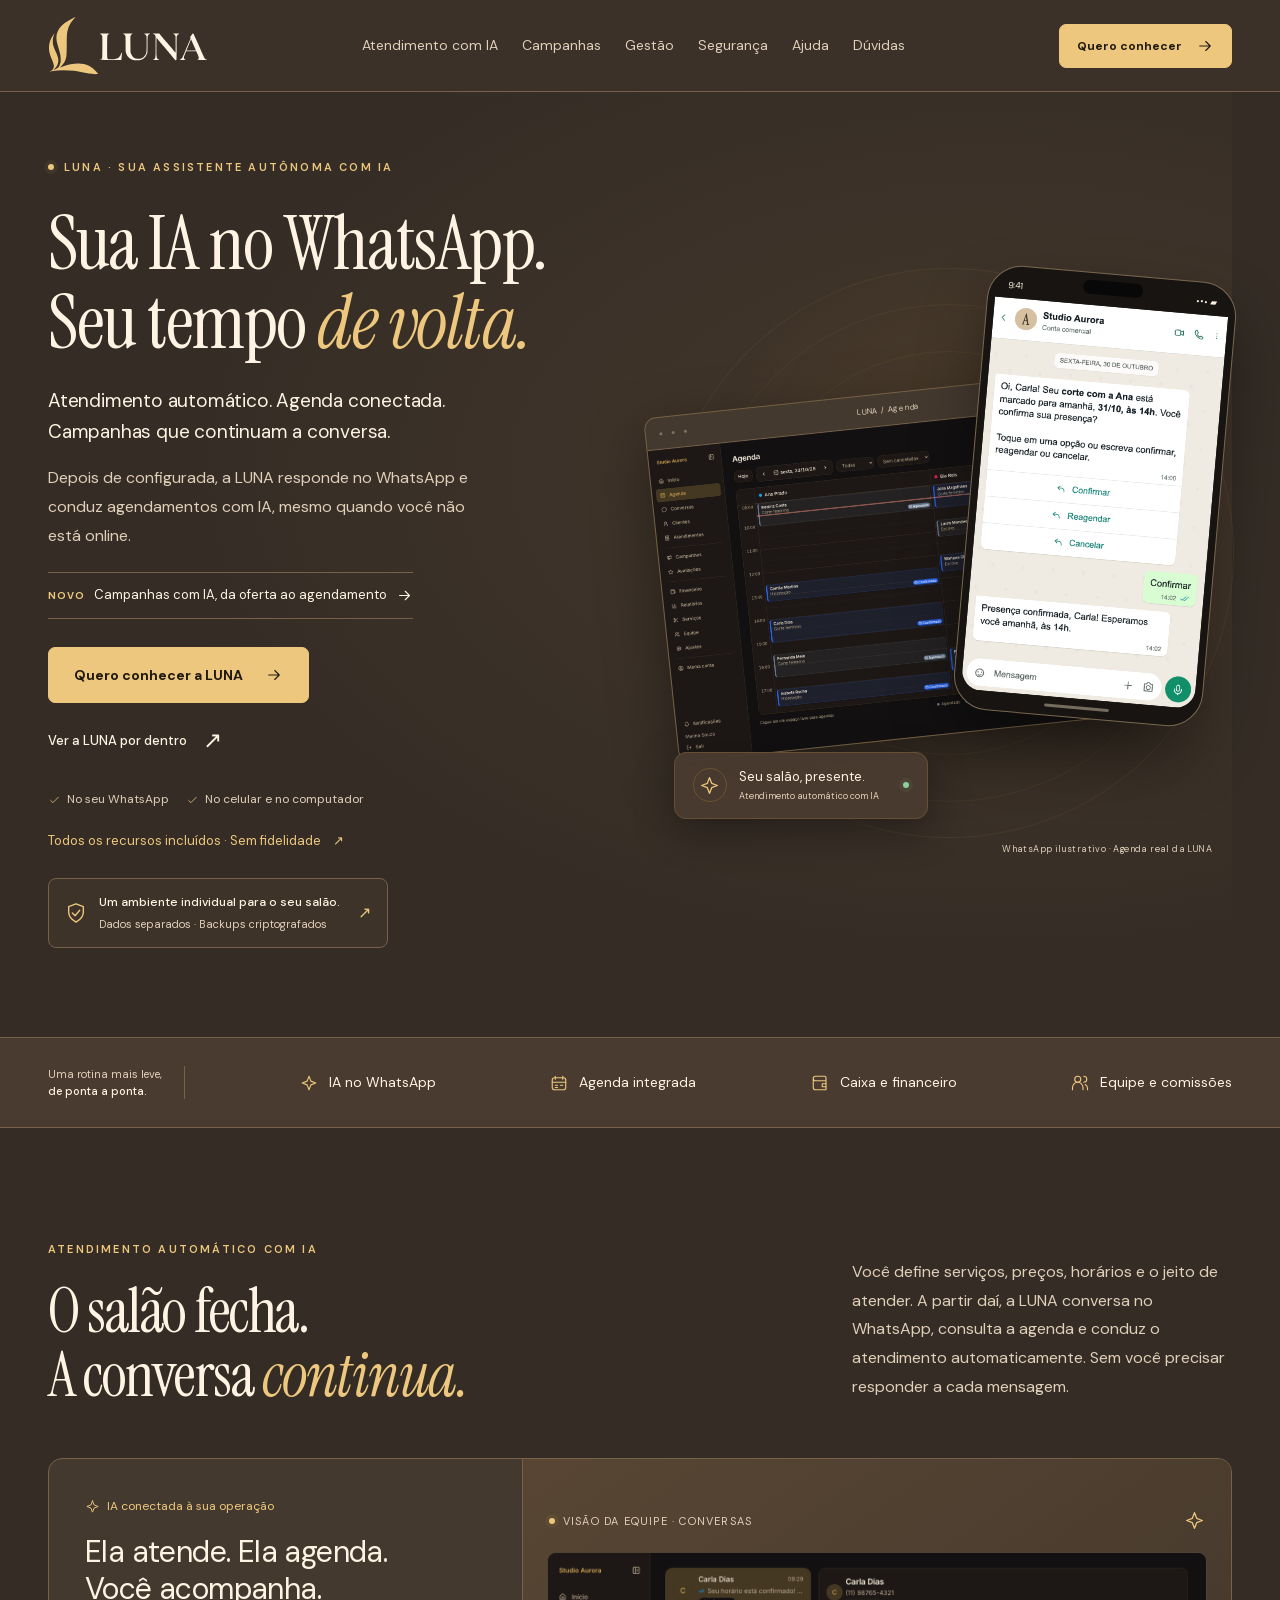
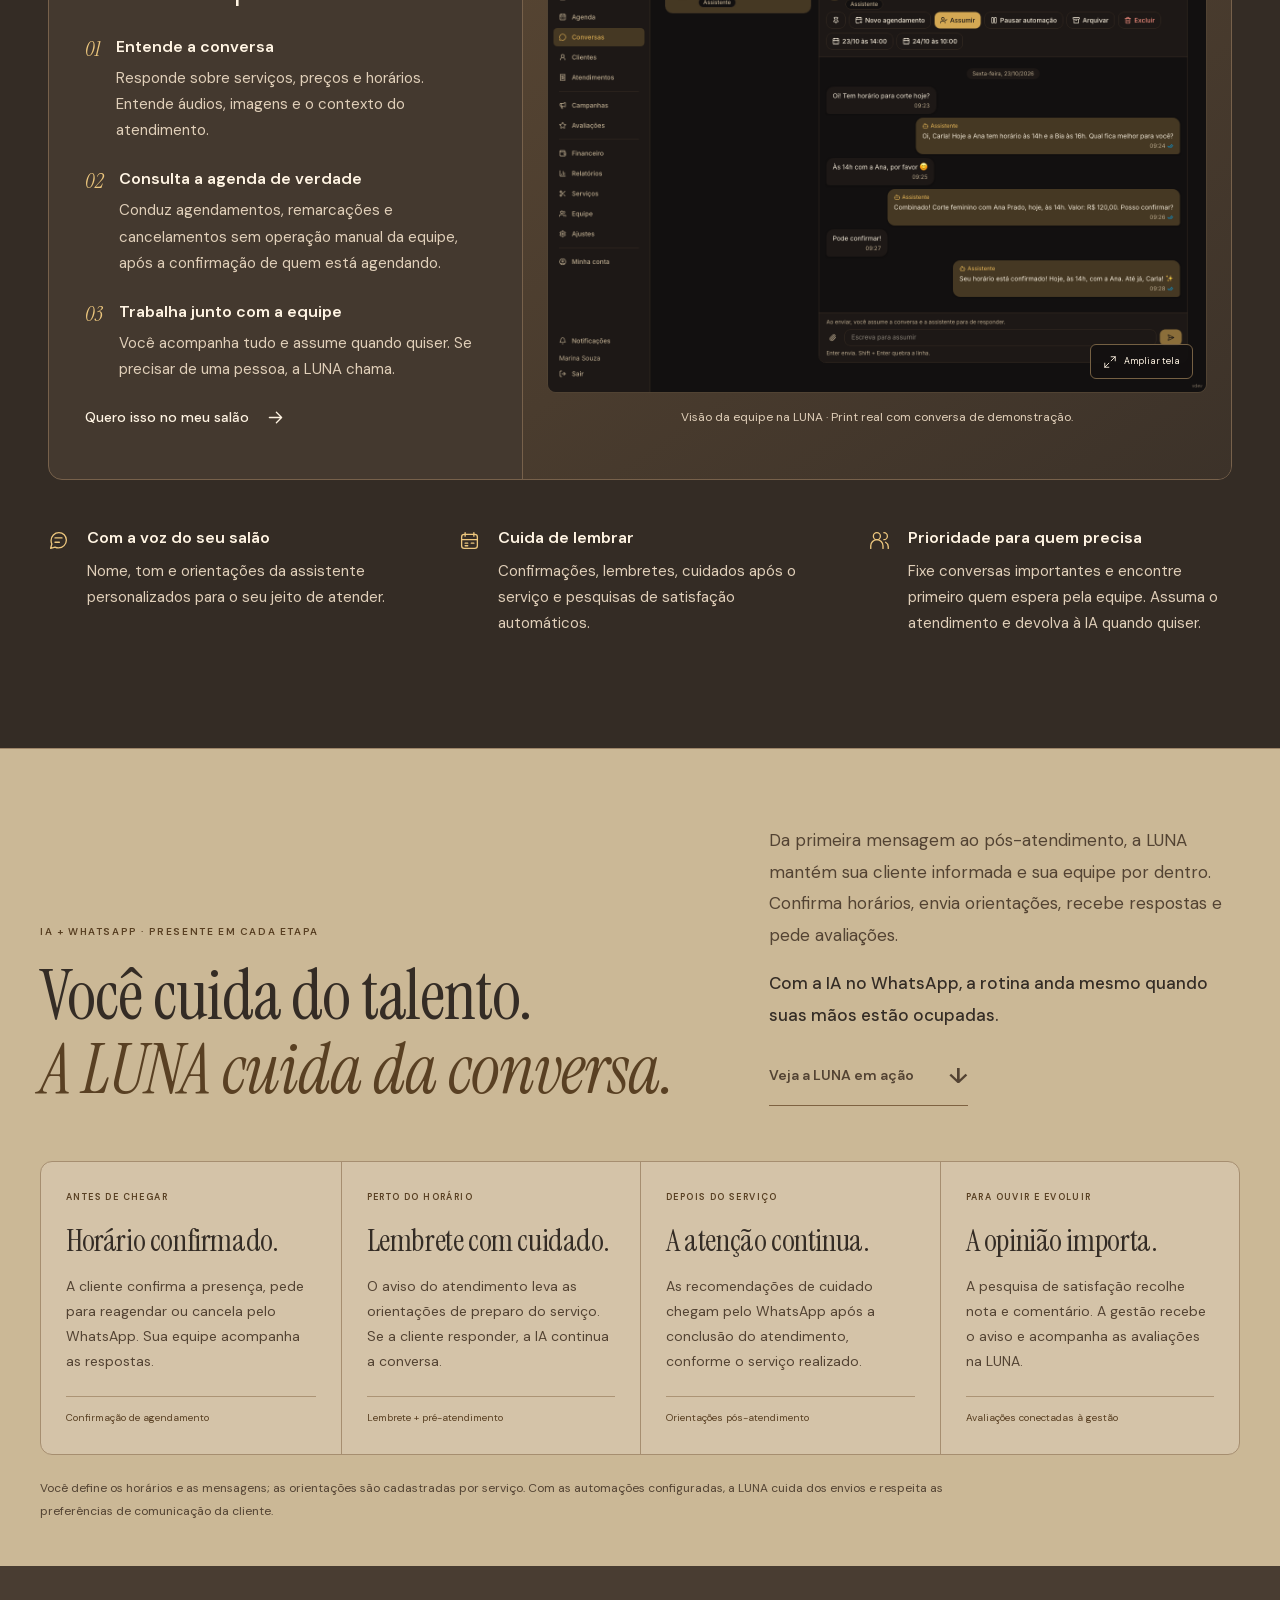
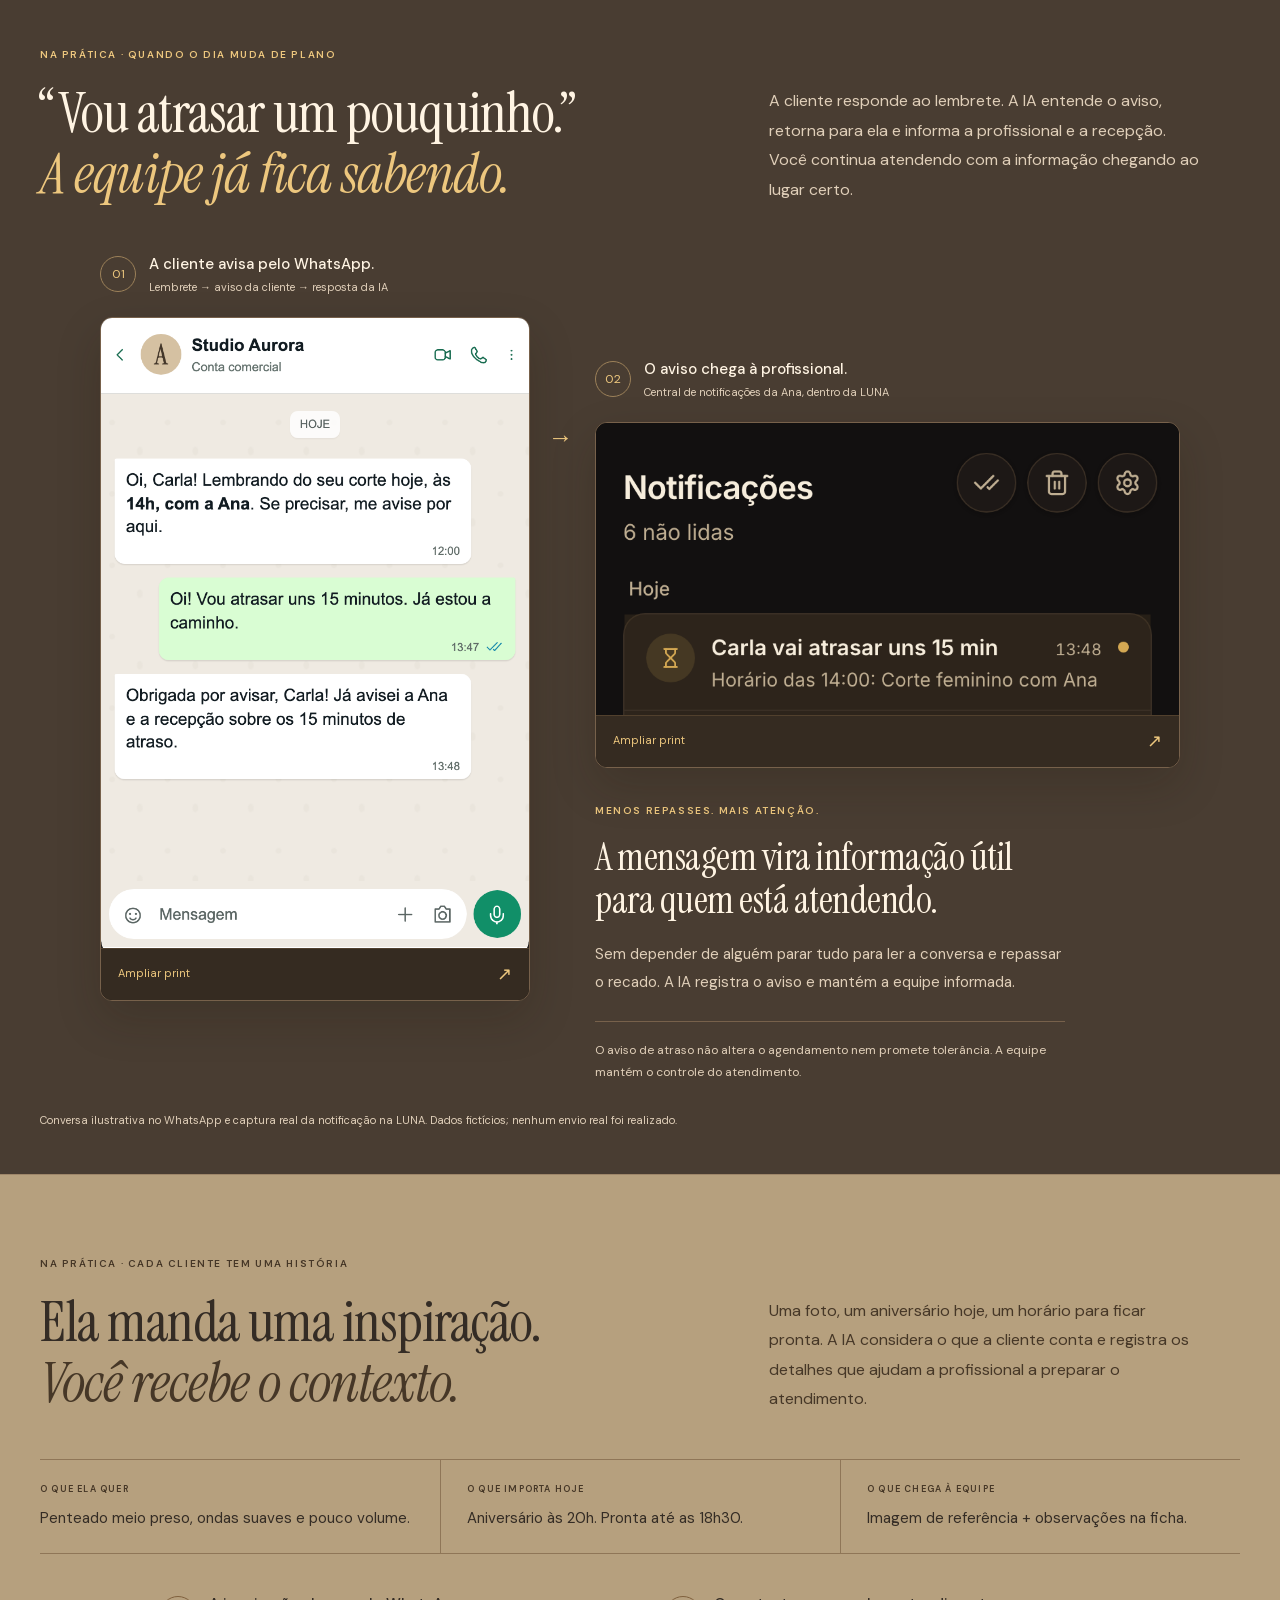
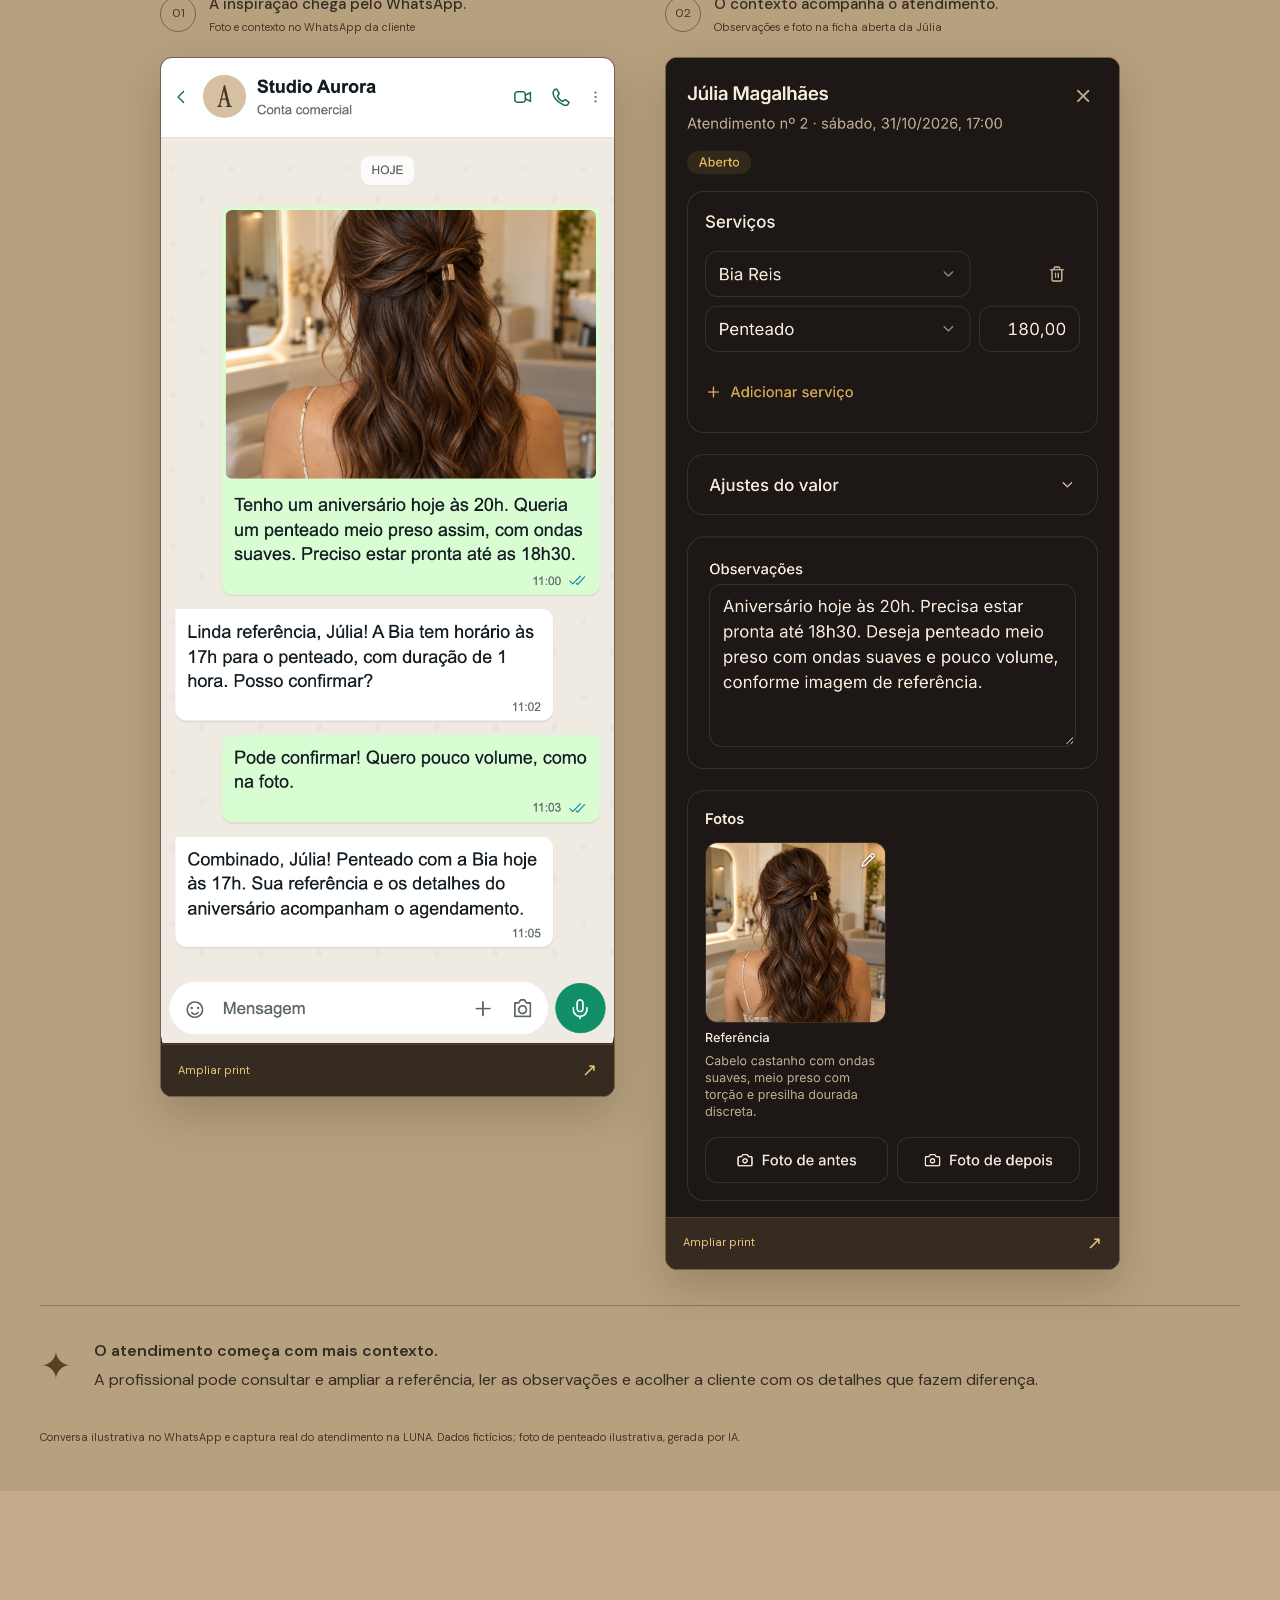
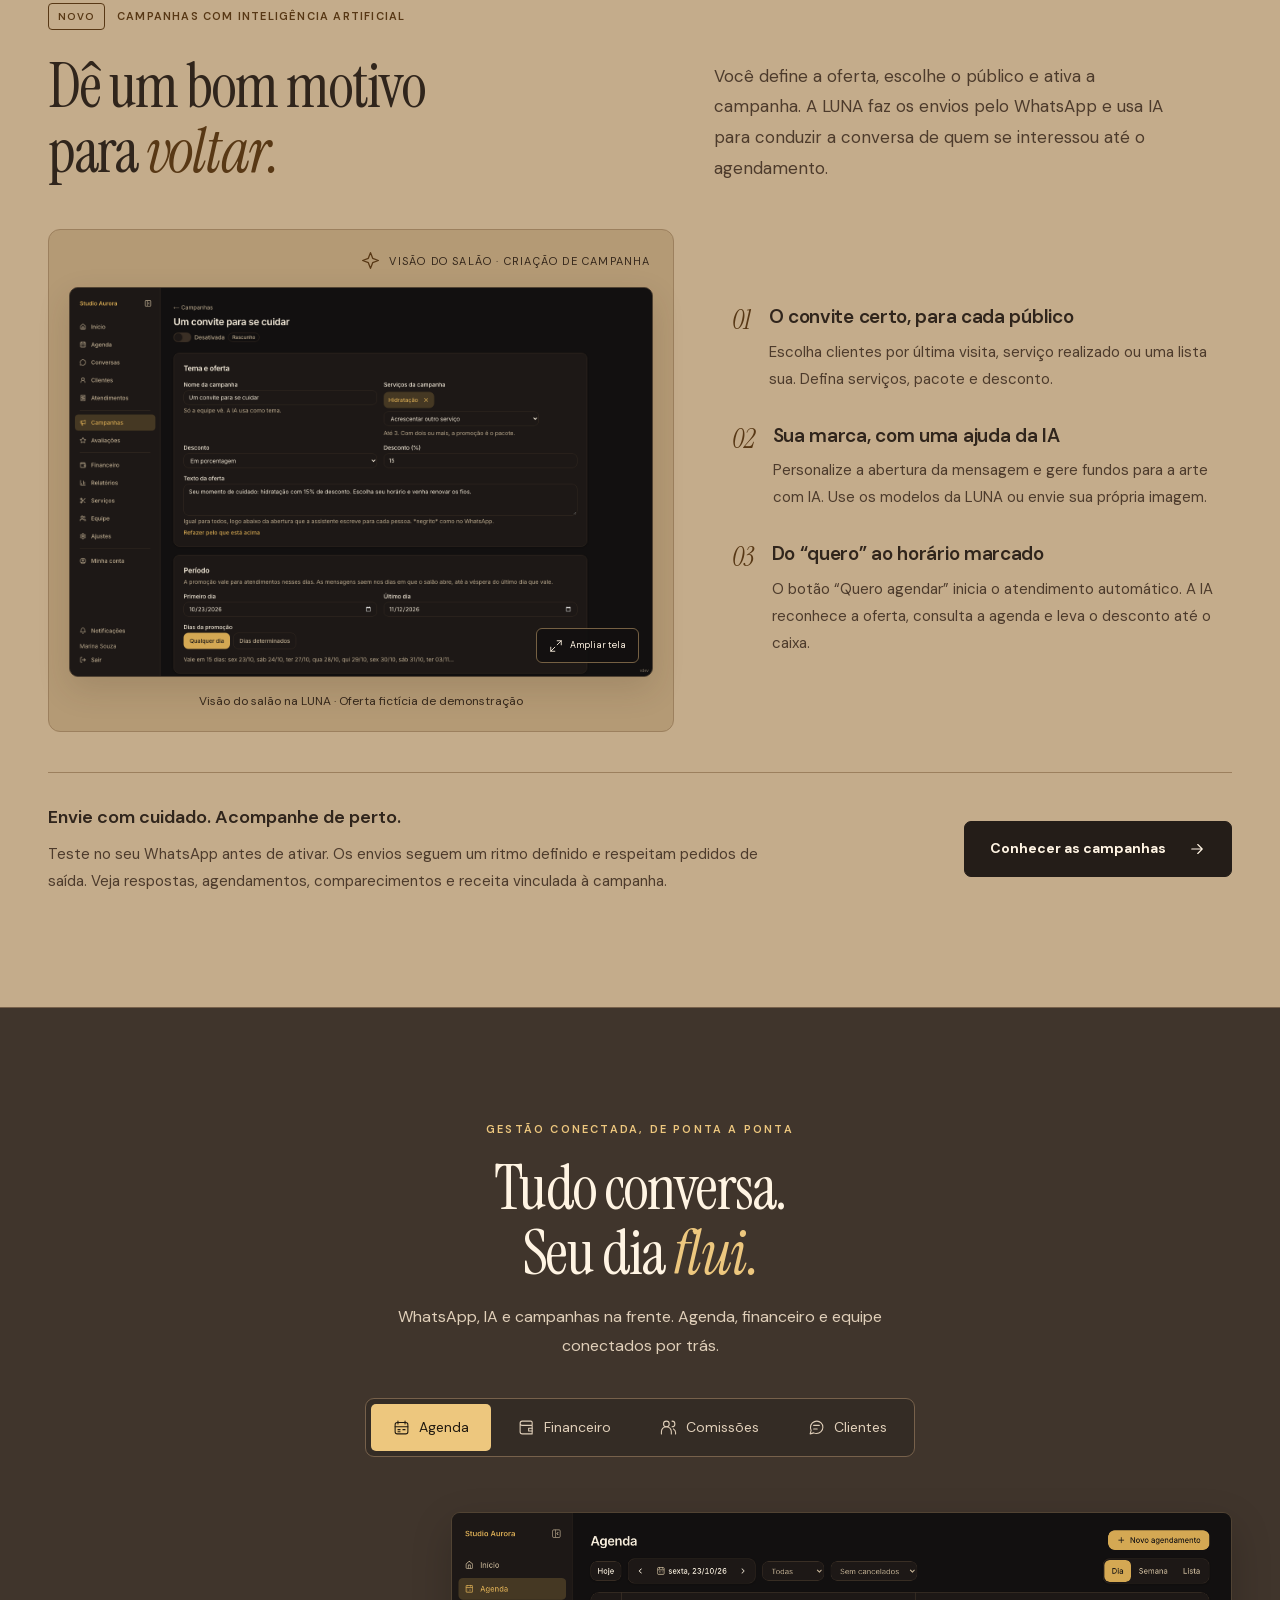
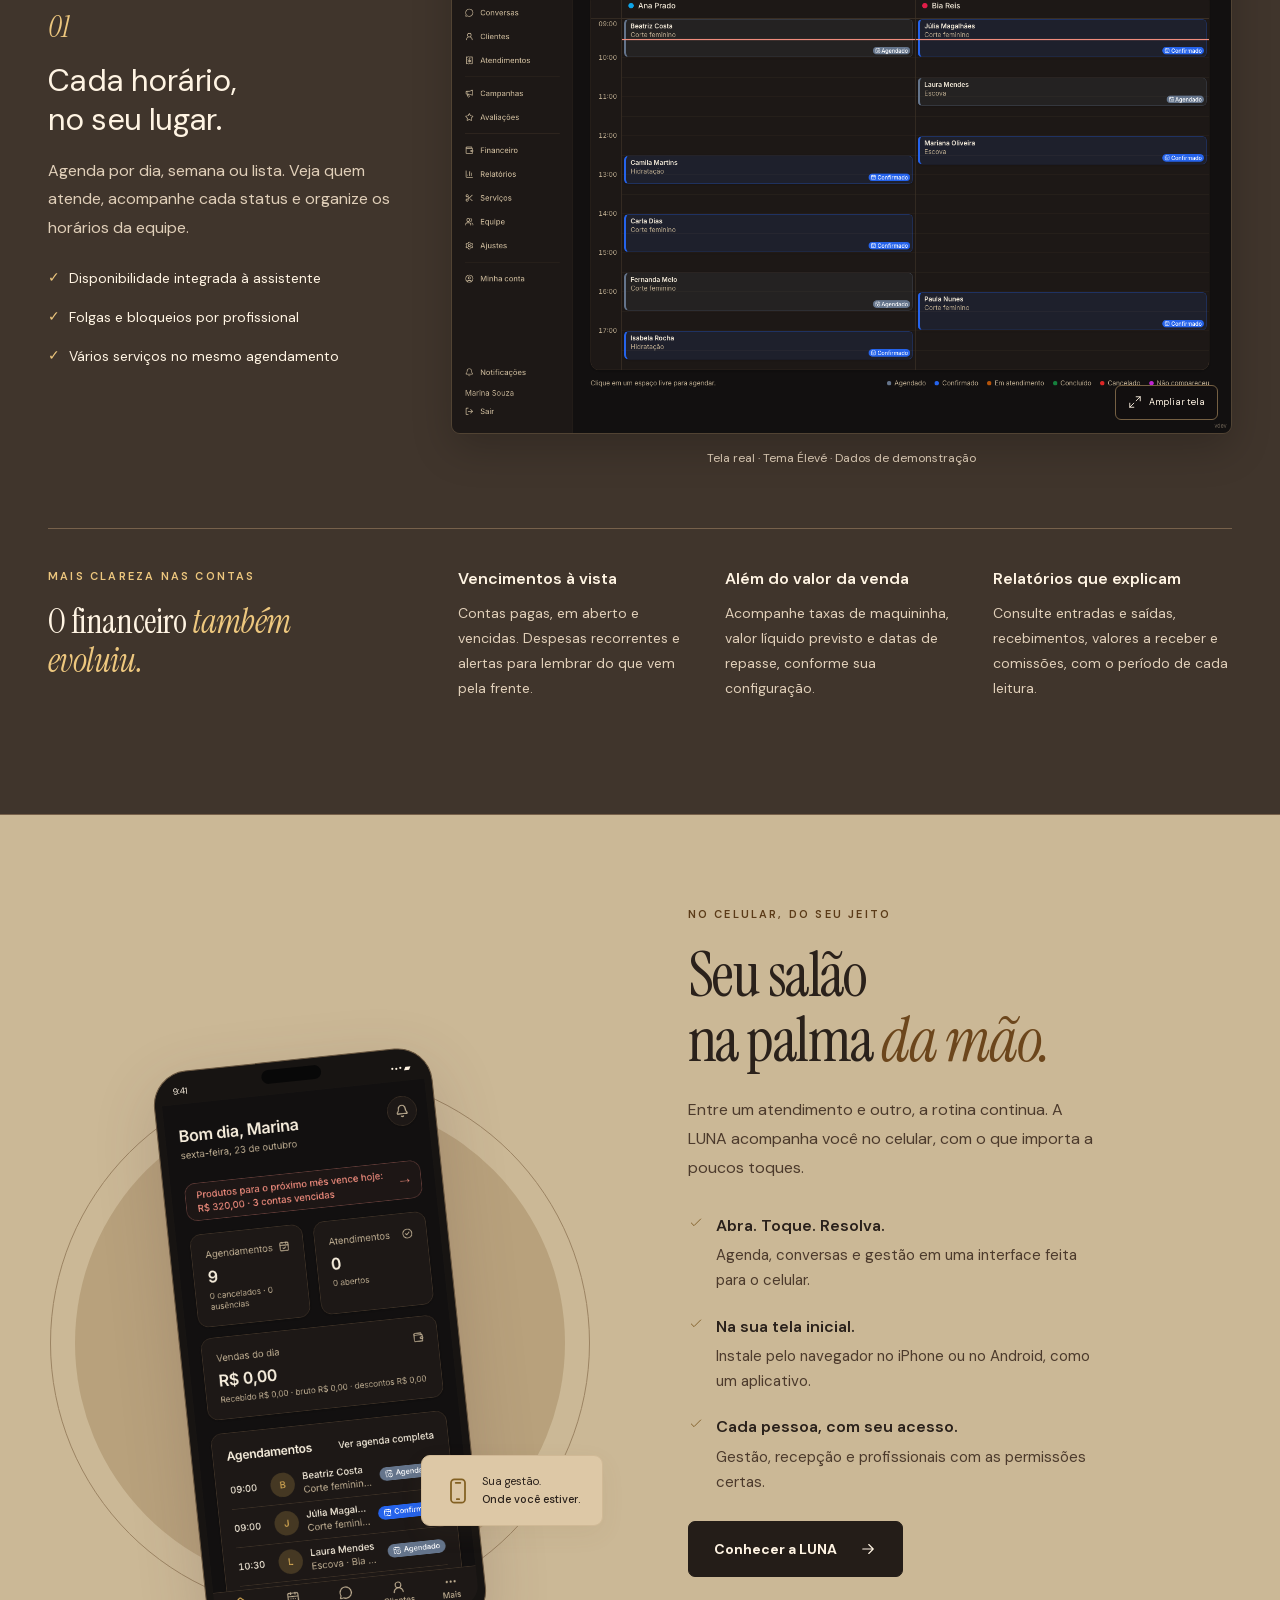
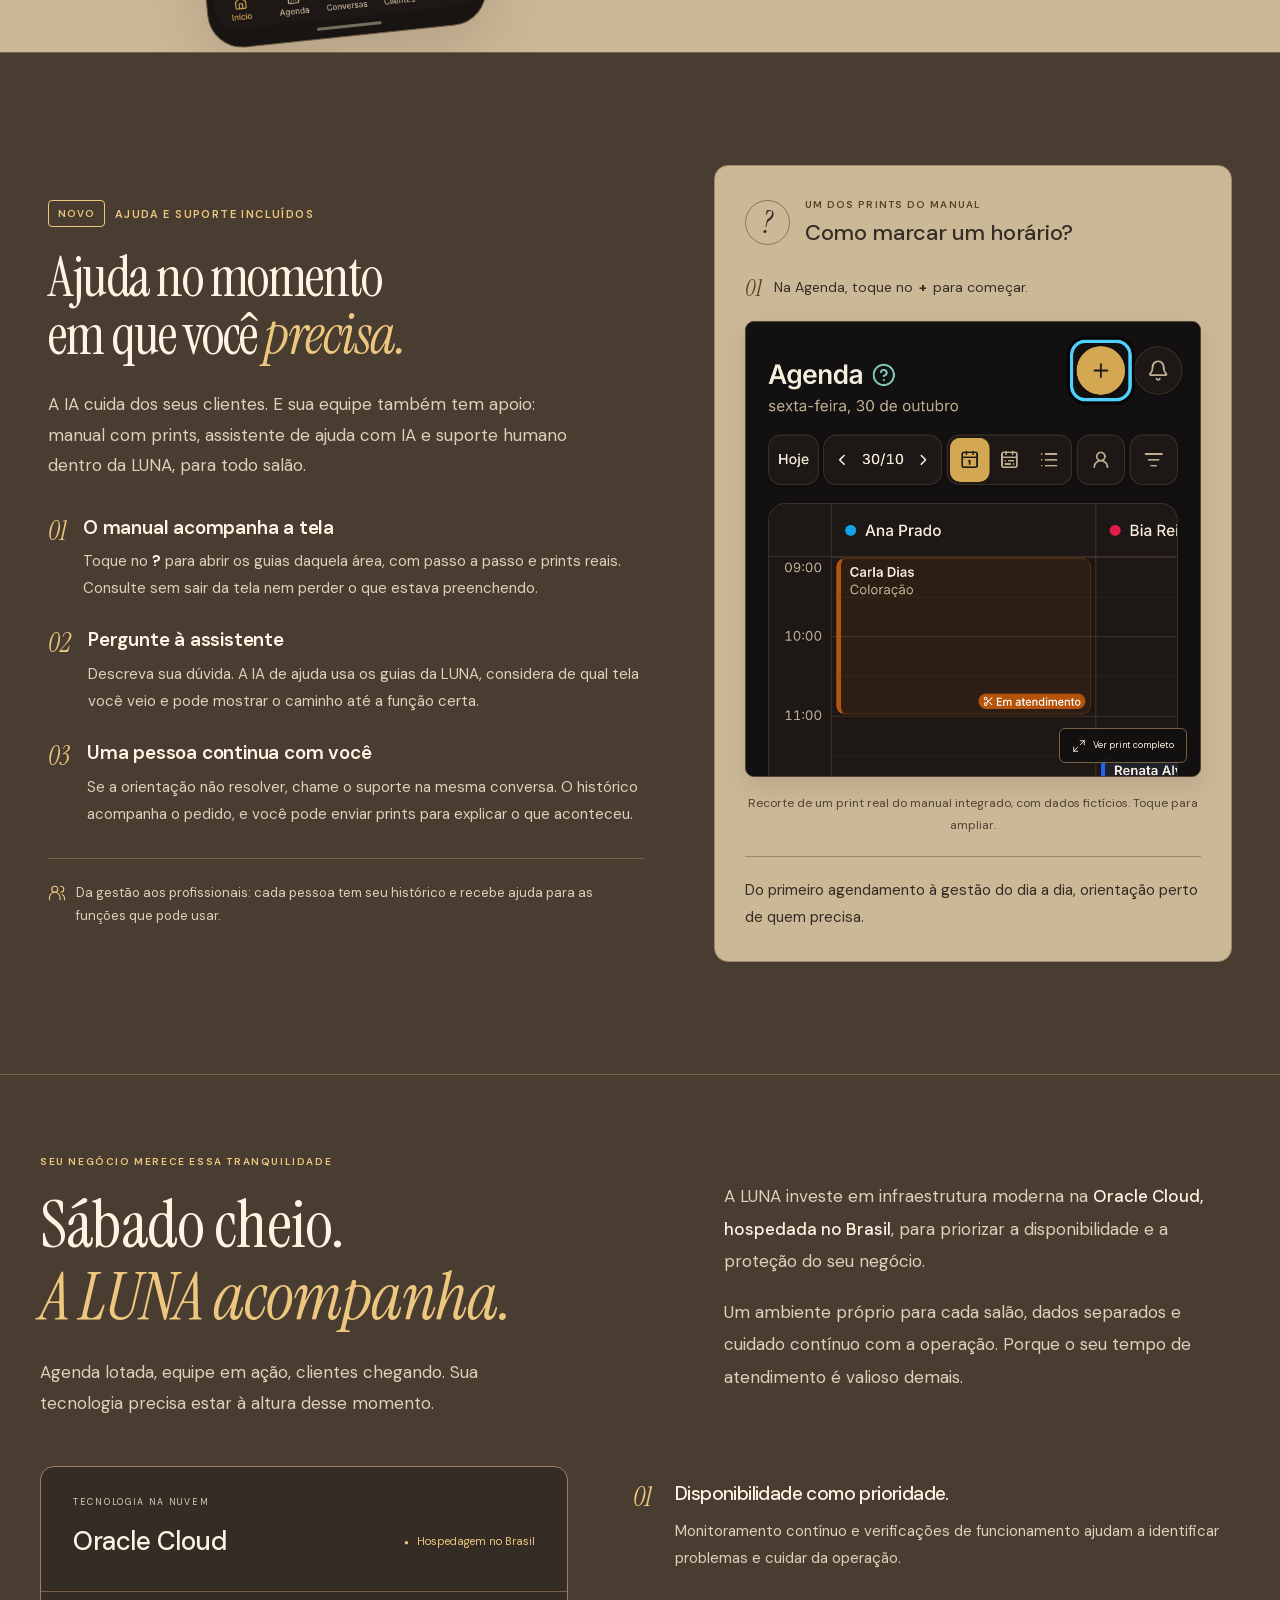
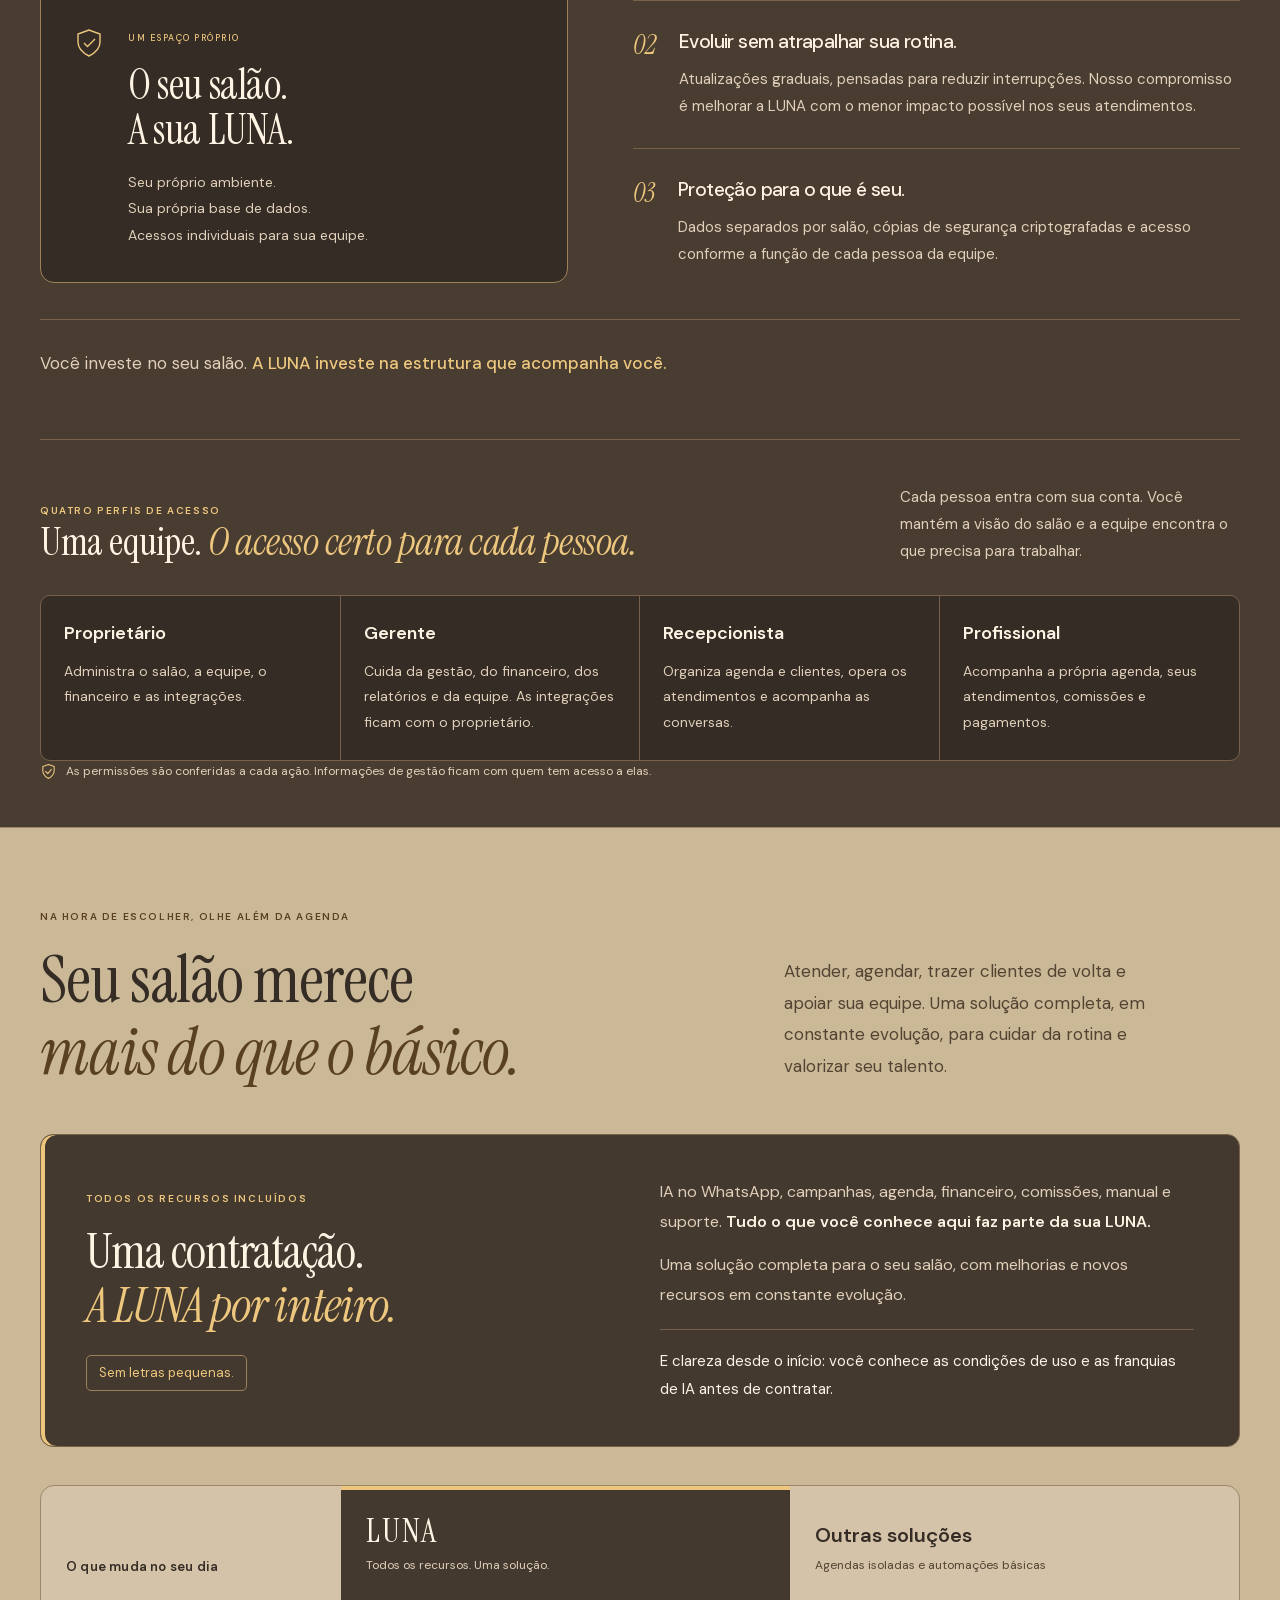
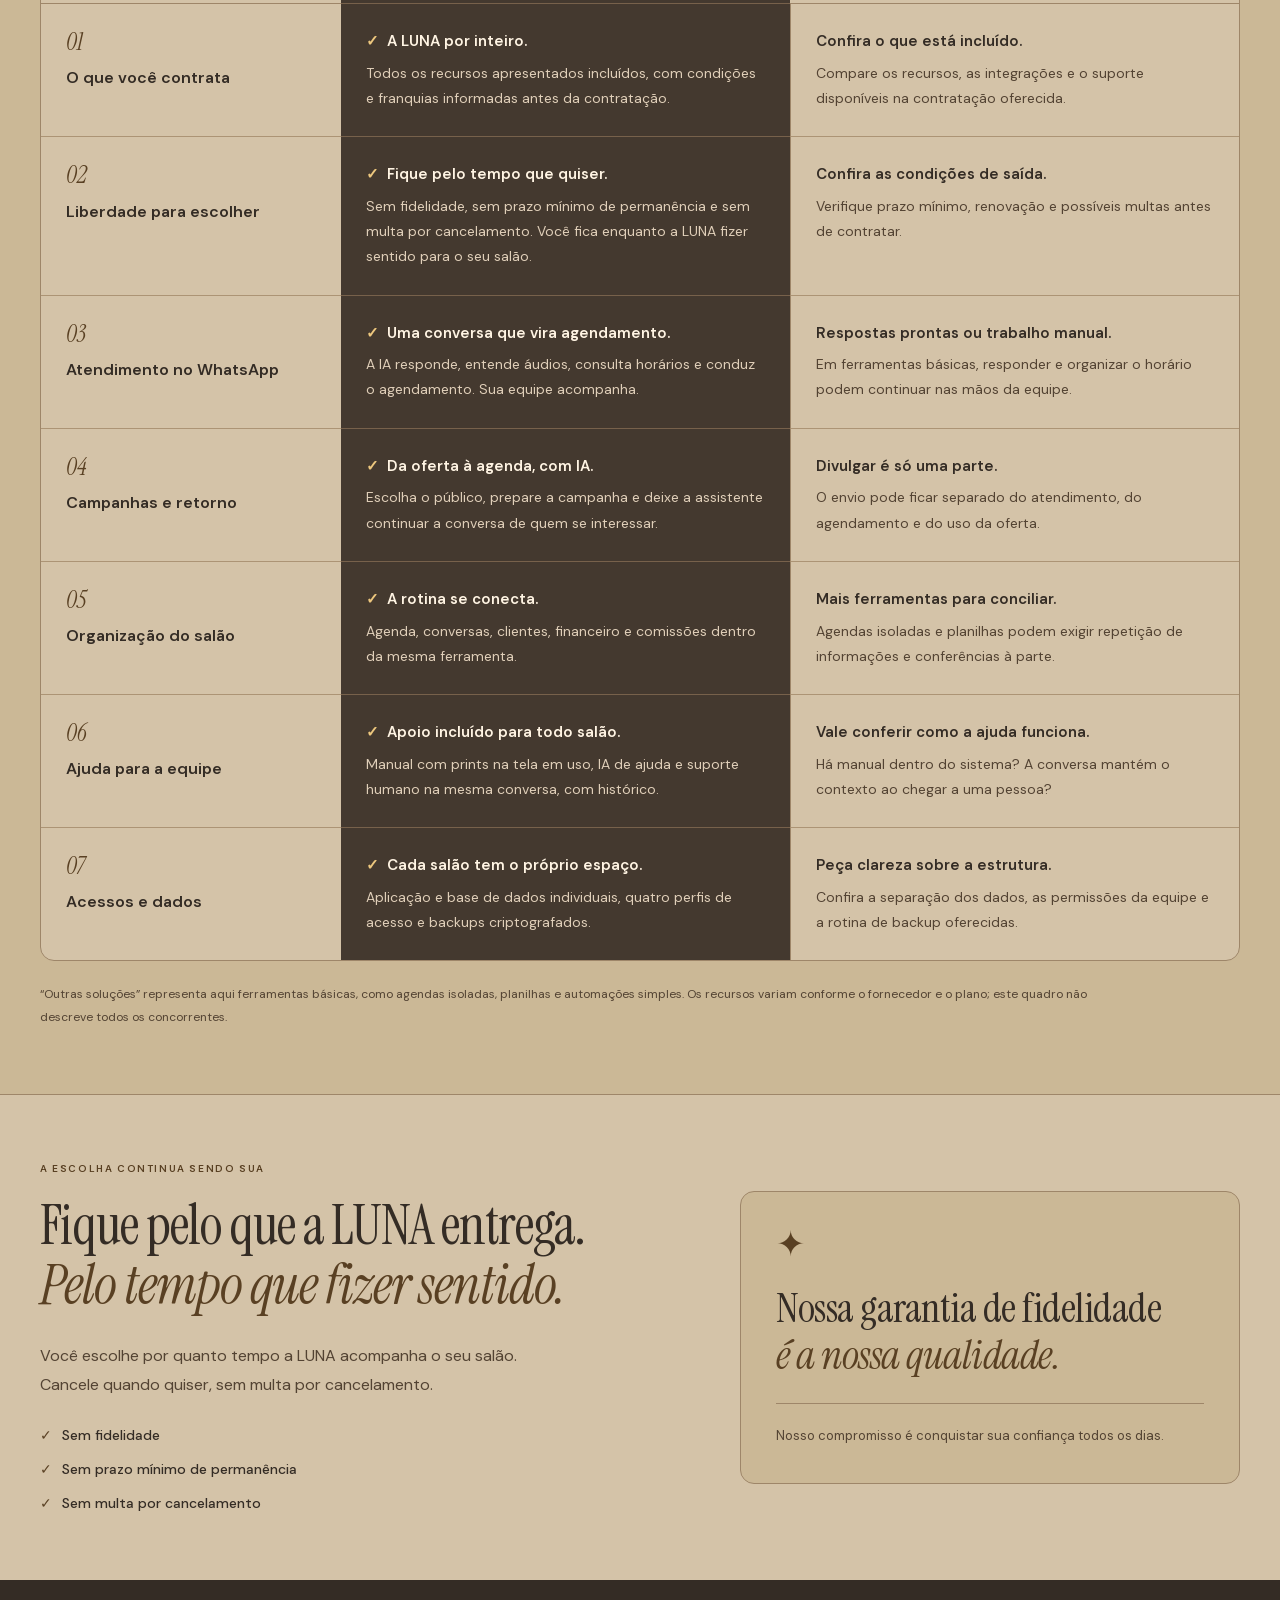
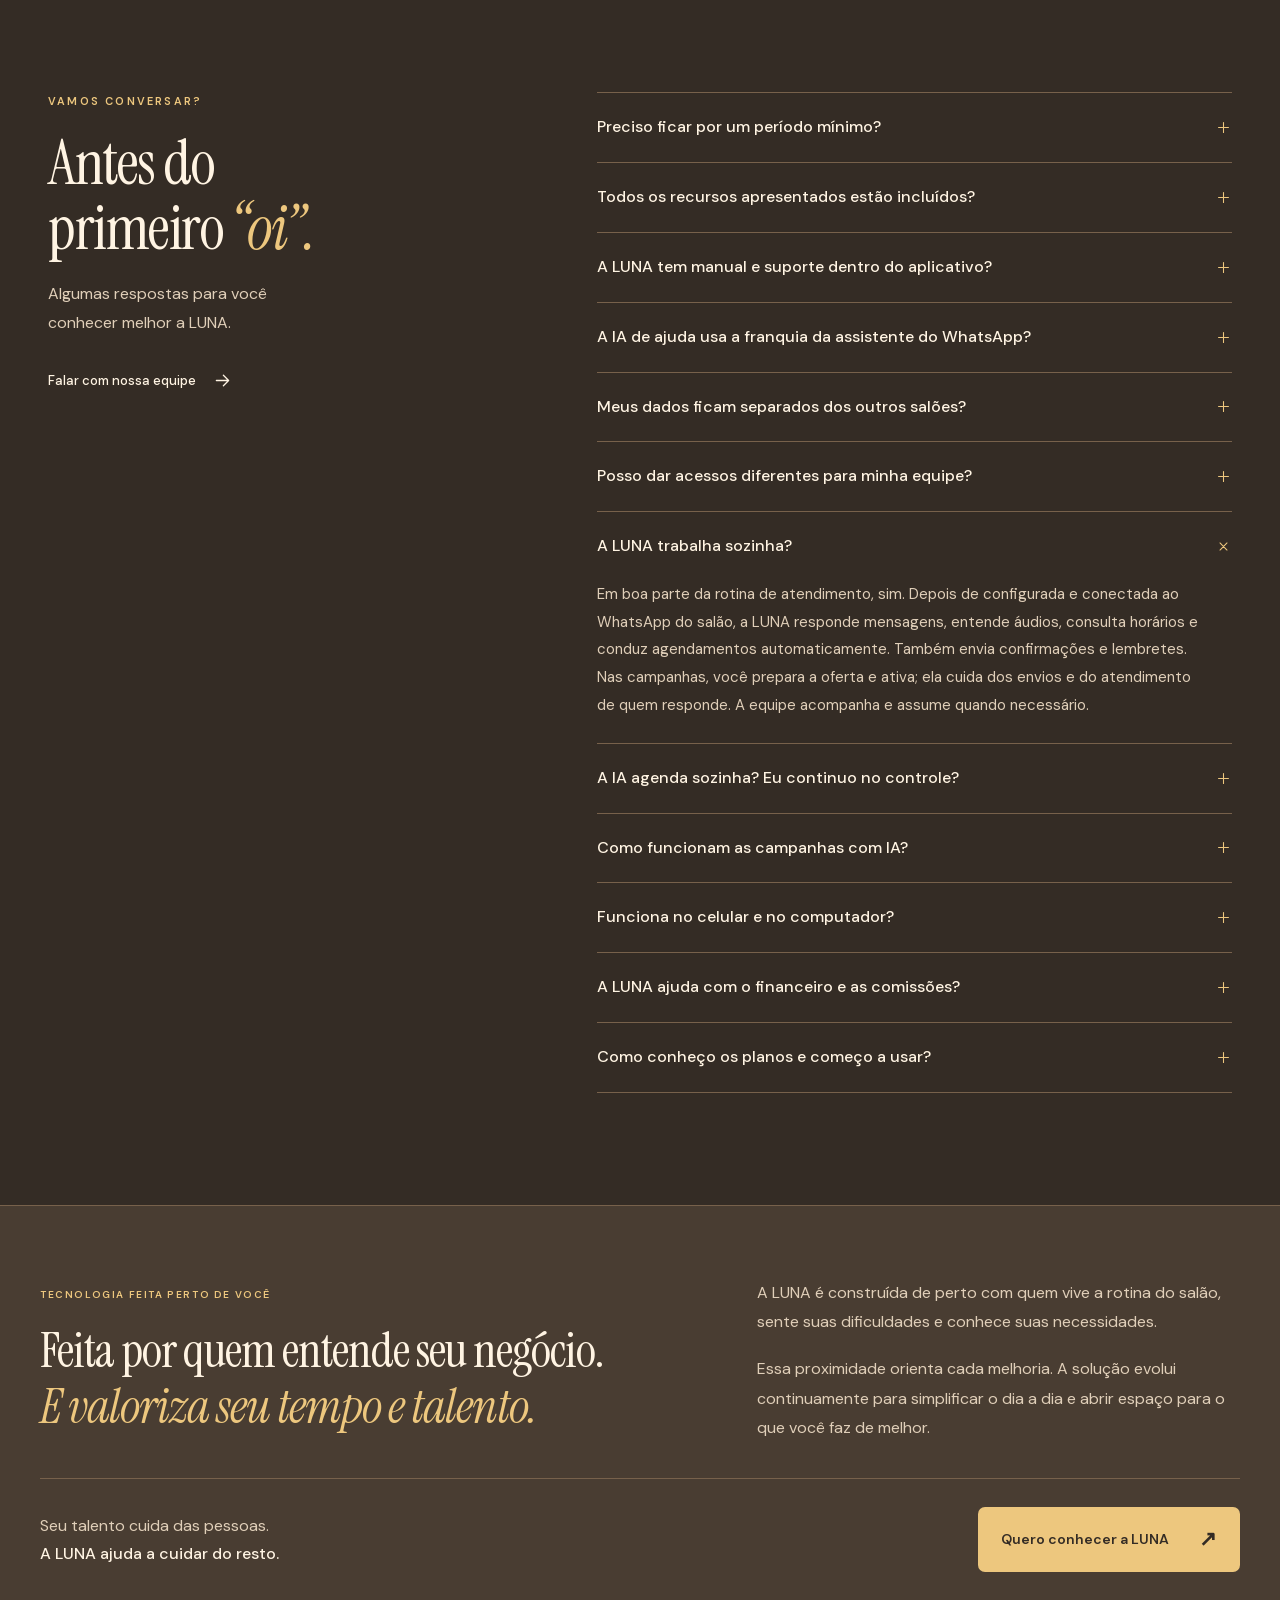
==== commit 06d700d7: "feat: diferencia a visão da cliente no WhatsApp e do salão na LUNA" ====
--- a/index.html
+++ b/index.html
@@ -89,11 +89,11 @@
         </div>
         <figure class="telefone telefone-hero">
           <div class="telefone-topo" aria-hidden="true"><span>9:41</span><span class="ilha"></span><span>••• ▰</span></div>
-          <img src="assets/imagens/conversas-celular.webp?v=1.2.0" width="390" height="844" alt="Tela real da LUNA: a assistente confirma um corte com Ana pelo WhatsApp." fetchpriority="high">
+          <img src="assets/imagens/whatsapp-confirmacao.png" width="756" height="1272" alt="Simulação do WhatsApp da cliente com os botões Confirmar, Reagendar e Cancelar." fetchpriority="high">
           <div class="telefone-base" aria-hidden="true"></div>
         </figure>
         <div class="selo-ia"><span class="selo-icone"><svg class="icone" aria-hidden="true"><use href="#brilho"/></svg></span><div>Seu salão, presente.<small>Atendimento automático com IA</small></div><span class="ponto"></span></div>
-        <p class="legenda-hero">Interface real · Dados de demonstração</p>
+        <p class="legenda-hero">WhatsApp ilustrativo · Agenda real da LUNA</p>
       </div>
     </section>
 
@@ -124,12 +124,12 @@
           <a class="link-texto" href="#conhecer">Quero isso no meu salão <svg class="icone" aria-hidden="true"><use href="#seta"/></svg></a>
         </div>
         <figure class="ia-print">
-          <div class="cabecalho-print"><span class="ponto"></span><span>ATENDIMENTO AUTOMÁTICO</span><svg class="icone" aria-hidden="true"><use href="#brilho"/></svg></div>
-          <button class="ampliavel" data-imagem="conversas" data-titulo="Atendimento com a assistente no WhatsApp" aria-label="Ampliar tela real do atendimento com IA">
+          <div class="cabecalho-print"><span class="ponto"></span><span>VISÃO DA EQUIPE · CONVERSAS</span><svg class="icone" aria-hidden="true"><use href="#brilho"/></svg></div>
+          <button class="ampliavel" data-imagem="conversas" data-titulo="Conversas acompanhadas pela equipe na LUNA" aria-label="Ampliar painel de conversas da equipe na LUNA">
             <picture><source media="(max-width: 700px)" srcset="assets/imagens/conversas-celular.webp?v=1.2.0"><img src="assets/imagens/conversas-desktop.webp?v=1.2.0" alt="Painel de conversas do LUNA, com a assistente confirmando um agendamento e a opção de a equipe assumir." width="1440" height="960" loading="lazy"></picture>
             <span class="ampliar"><svg class="icone" aria-hidden="true"><use href="#ampliar"/></svg><span>Ampliar tela</span></span>
           </button>
-          <figcaption>Print real da LUNA. Conversa ilustrativa em ambiente de demonstração.</figcaption>
+          <figcaption>Visão da equipe na LUNA · Print real com conversa de demonstração.</figcaption>
         </figure>
       </div>
       <div class="detalhes-ia">
@@ -160,8 +160,8 @@
         <div class="jornada-abertura"><div><p class="sobretitulo">NA PRÁTICA · QUANDO O DIA MUDA DE PLANO</p><h2 id="titulo-atraso">“Vou atrasar um pouquinho.” <br> <em>A equipe já fica sabendo.</em></h2></div><p>A cliente responde ao lembrete. A IA entende o aviso, retorna para ela e informa a profissional e a recepção. Você continua atendendo com a informação chegando ao lugar certo.</p></div>
         <div class="atraso-demonstracao">
           <figure class="print print-conversa">
-            <figcaption><span class="numero-etapa">01</span><div><strong>A conversa continua sozinha.</strong><span>Lembrete → aviso da cliente → resposta da IA</span></div></figcaption>
-            <button type="button" data-titulo="Ampliar conversa demonstrativa de Carla com a LUNA" class="ampliavel print-ampliavel" aria-label="Ampliar conversa demonstrativa de Carla com a LUNA"><img src="assets/imagens/atraso-conversa.png" width="860" height="1440" loading="lazy" alt="Tela real da LUNA: lembrete do corte às 14h, Carla avisa 15 minutos de atraso e a assistente responde que avisou a Ana e a recepção."><span class="comando-ampliar">Ampliar print <span aria-hidden="true">↗</span></span></button>
+            <figcaption><span class="numero-etapa">01</span><div><strong>A cliente avisa pelo WhatsApp.</strong><span>Lembrete → aviso da cliente → resposta da IA</span></div></figcaption>
+            <button type="button" data-titulo="Ampliar conversa ilustrativa no WhatsApp da Carla" class="ampliavel print-ampliavel" aria-label="Ampliar conversa ilustrativa no WhatsApp da Carla"><img src="assets/imagens/whatsapp-atraso.png" width="756" height="1110" loading="lazy" alt="Simulação visual do WhatsApp da cliente: lembrete do corte às 14h, Carla avisa 15 minutos de atraso e a assistente responde que avisou a Ana e a recepção."><span class="comando-ampliar">Ampliar print <span aria-hidden="true">↗</span></span></button>
           </figure>
           <div class="atraso-resultado">
             <span class="conexao" aria-hidden="true">→</span>
@@ -172,7 +172,7 @@
             <div class="beneficio"><p class="sobretitulo">MENOS REPASSES. MAIS ATENÇÃO.</p><h3>A mensagem vira informação útil para quem está atendendo.</h3><p>Sem depender de alguém parar tudo para ler a conversa e repassar o recado. A IA registra o aviso e mantém a equipe informada.</p><p class="detalhe-beneficio">O aviso de atraso não altera o agendamento nem promete tolerância. A equipe mantém o controle do atendimento.</p></div>
           </div>
         </div>
-        <p class="origem-prints">Telas reais da LUNA no tema Élevé. Conversa demonstrativa com dados fictícios; nenhum envio real foi realizado.</p>
+        <p class="origem-prints">Conversa ilustrativa no WhatsApp e captura real da notificação na LUNA. Dados fictícios; nenhum envio real foi realizado.</p>
       </div>
     </section>
 <section class="jornada jornada-referencia" id="referencias" aria-labelledby="titulo-referencia">
@@ -180,11 +180,11 @@
         <div class="jornada-abertura"><div><p class="sobretitulo">NA PRÁTICA · CADA CLIENTE TEM UMA HISTÓRIA</p><h2 id="titulo-referencia">Ela manda uma inspiração. <br> <em>Você recebe o contexto.</em></h2></div><p>Uma foto, um aniversário hoje, um horário para ficar pronta. A IA considera o que a cliente conta e registra os detalhes que ajudam a profissional a preparar o atendimento.</p></div>
         <div class="contexto-resumo" aria-label="Informações que acompanham o atendimento"><p><span>O QUE ELA QUER</span>Penteado meio preso, ondas suaves e pouco volume.</p><p><span>O QUE IMPORTA HOJE</span>Aniversário às 20h. Pronta até as 18h30.</p><p><span>O QUE CHEGA À EQUIPE</span>Imagem de referência + observações na ficha.</p></div>
         <div class="referencia-demonstracao">
-          <figure class="print"><figcaption><span class="numero-etapa">01</span><div><strong>A inspiração chega pelo WhatsApp.</strong><span>A imagem e a história aparecem na conversa da LUNA</span></div></figcaption><button type="button" data-titulo="Ampliar conversa de Júlia com foto de referência e contexto do aniversário" class="ampliavel print-ampliavel" aria-label="Ampliar conversa de Júlia com foto de referência e contexto do aniversário"><img src="assets/imagens/referencia-conversa.png" width="860" height="2360" loading="lazy" alt="Tela real da conversa: Júlia envia uma foto de penteado, conta que tem um aniversário às 20h e precisa estar pronta até as 18h30; a assistente conduz a confirmação do horário."><span class="comando-ampliar">Ampliar print <span aria-hidden="true">↗</span></span></button></figure>
+          <figure class="print"><figcaption><span class="numero-etapa">01</span><div><strong>A inspiração chega pelo WhatsApp.</strong><span>Foto e contexto no WhatsApp da cliente</span></div></figcaption><button type="button" data-titulo="Ampliar WhatsApp ilustrativo da Júlia com foto e contexto" class="ampliavel print-ampliavel" aria-label="Ampliar WhatsApp ilustrativo da Júlia com foto e contexto"><img src="assets/imagens/whatsapp-referencia.png" width="756" height="1644" loading="lazy" alt="Simulação visual do WhatsApp da cliente: Júlia envia uma foto de penteado, conta que tem um aniversário às 20h e precisa estar pronta até as 18h30; a assistente conduz a confirmação do horário."><span class="comando-ampliar">Ampliar print <span aria-hidden="true">↗</span></span></button></figure>
           <div class="referencia-resultado"><figure class="print"><figcaption><span class="numero-etapa">02</span><div><strong>O contexto acompanha o atendimento.</strong><span>Observações e foto na ficha aberta da Júlia</span></div></figcaption><button type="button" data-titulo="Ampliar ficha de atendimento com observações e imagem de referência" class="ampliavel print-ampliavel" aria-label="Ampliar ficha de atendimento com observações e imagem de referência"><img src="assets/imagens/referencia-atendimento.png" width="860" height="2200" loading="lazy" alt="Ficha real de atendimento da Júlia na LUNA, com observações sobre o aniversário, horário para ficar pronta, penteado desejado e a mesma imagem de referência enviada na conversa."><span class="comando-ampliar">Ampliar print <span aria-hidden="true">↗</span></span></button></figure></div>
         </div>
         <div class="referencia-fecho"><span aria-hidden="true">✦</span><p><strong>O atendimento começa com mais contexto.</strong> <br>A profissional pode consultar e ampliar a referência, ler as observações e acolher a cliente com os detalhes que fazem diferença.</p></div>
-        <p class="origem-prints">Telas reais da LUNA com cenário fictício. Conversa e descrição da foto preparadas para demonstração; imagem de penteado ilustrativa, gerada por IA.</p>
+        <p class="origem-prints">Conversa ilustrativa no WhatsApp e captura real do atendimento na LUNA. Dados fictícios; foto de penteado ilustrativa, gerada por IA.</p>
       </div>
     </section>
     </div>
@@ -197,9 +197,9 @@
         </div>
         <div class="campanhas-grade">
           <figure class="campanhas-print">
-            <div class="cabecalho-print"><svg class="icone" aria-hidden="true"><use href="#brilho"/></svg><span>DA IDEIA À CONVERSA</span></div>
+            <div class="cabecalho-print"><svg class="icone" aria-hidden="true"><use href="#brilho"/></svg><span>VISÃO DO SALÃO · CRIAÇÃO DE CAMPANHA</span></div>
             <button class="ampliavel" data-imagem="campanhas" data-titulo="Criação de campanha na LUNA" aria-label="Ampliar print real da criação de campanha"><picture><source media="(max-width: 700px)" srcset="assets/imagens/campanhas-celular.webp?v=1.2.0"><img src="assets/imagens/campanhas-desktop.webp?v=1.2.0" width="1440" height="960" alt="Criação de campanha na LUNA: serviço, desconto e texto da oferta, no tema Élevé." loading="lazy"></picture><span class="ampliar"><svg class="icone" aria-hidden="true"><use href="#ampliar"/></svg><span>Ampliar tela</span></span></button>
-            <figcaption>Tela real no tema Élevé · Oferta fictícia de demonstração</figcaption>
+            <figcaption>Visão do salão na LUNA · Oferta fictícia de demonstração</figcaption>
           </figure>
           <ol class="jornada-campanha">
             <li><span>01</span><div><h3>O convite certo, para cada público</h3><p>Escolha clientes por última visita, serviço realizado ou uma lista sua. Defina serviços, pacote e desconto.</p></div></li>
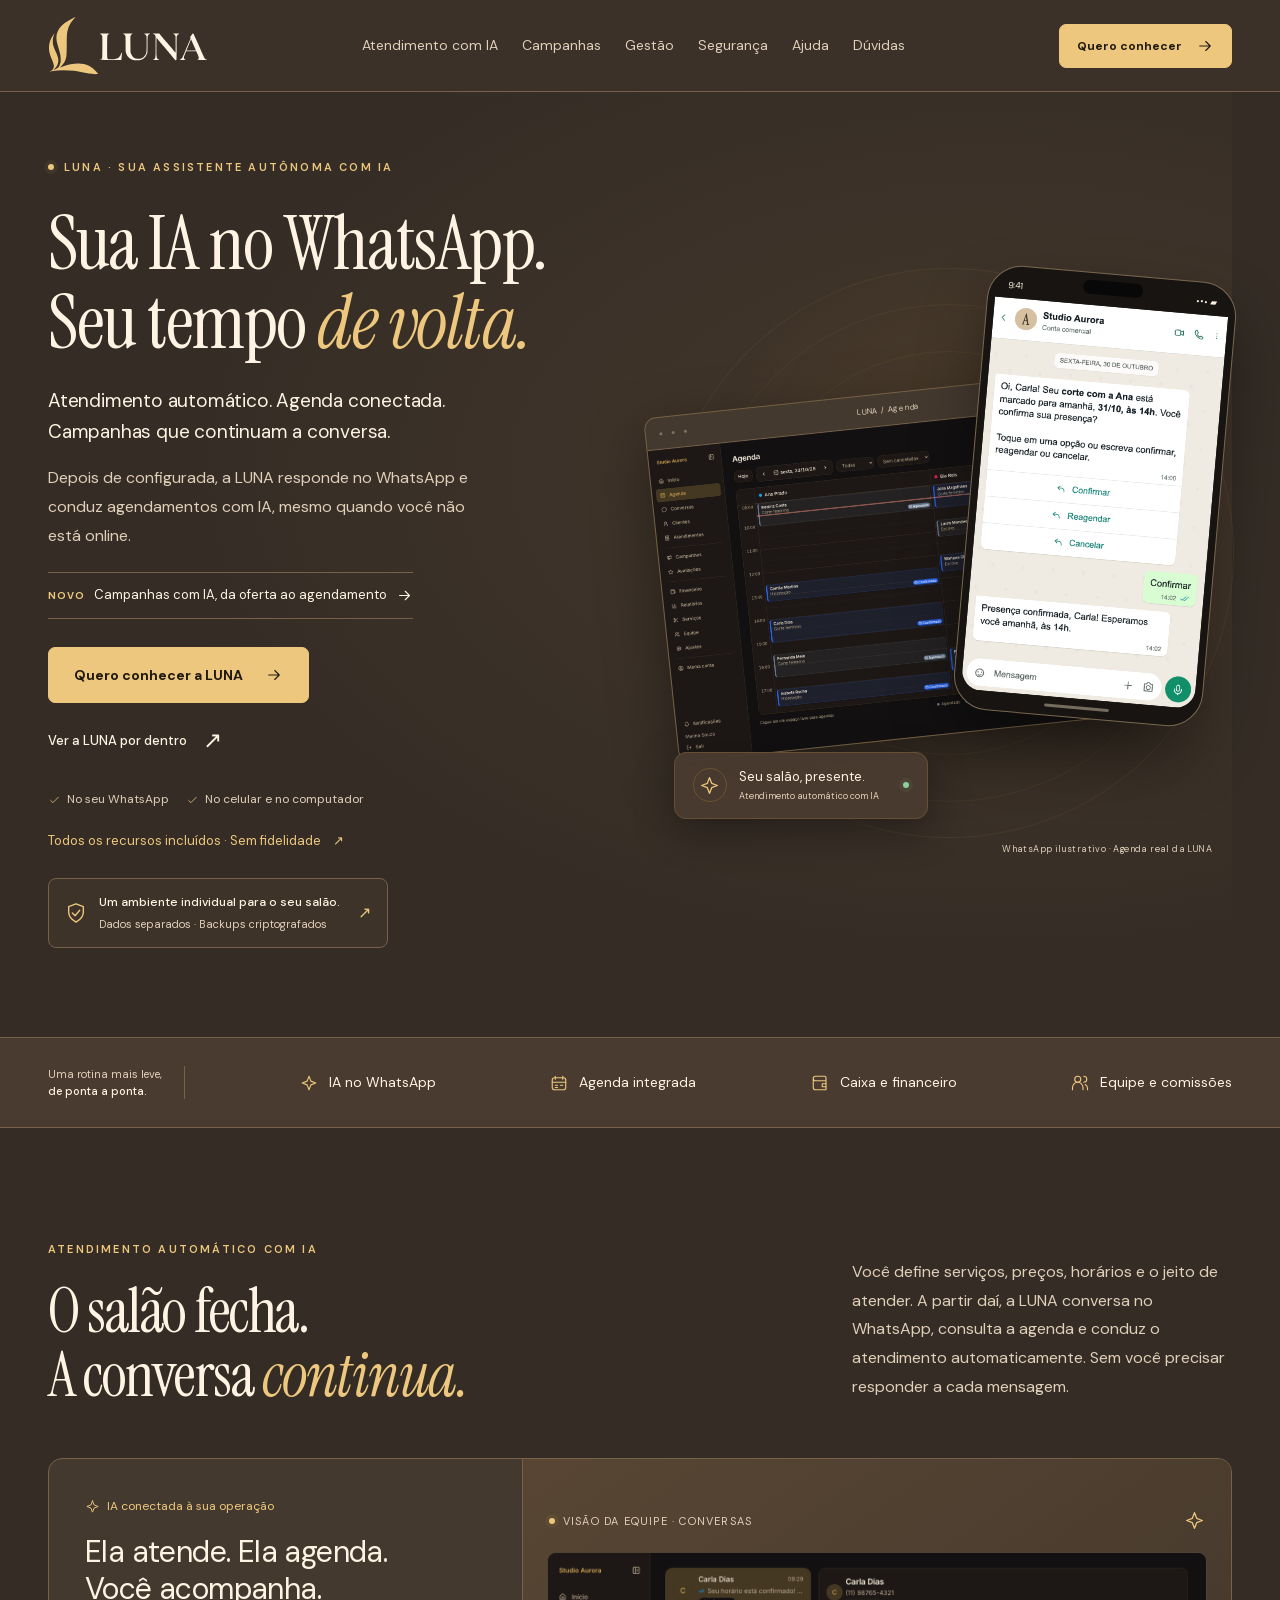
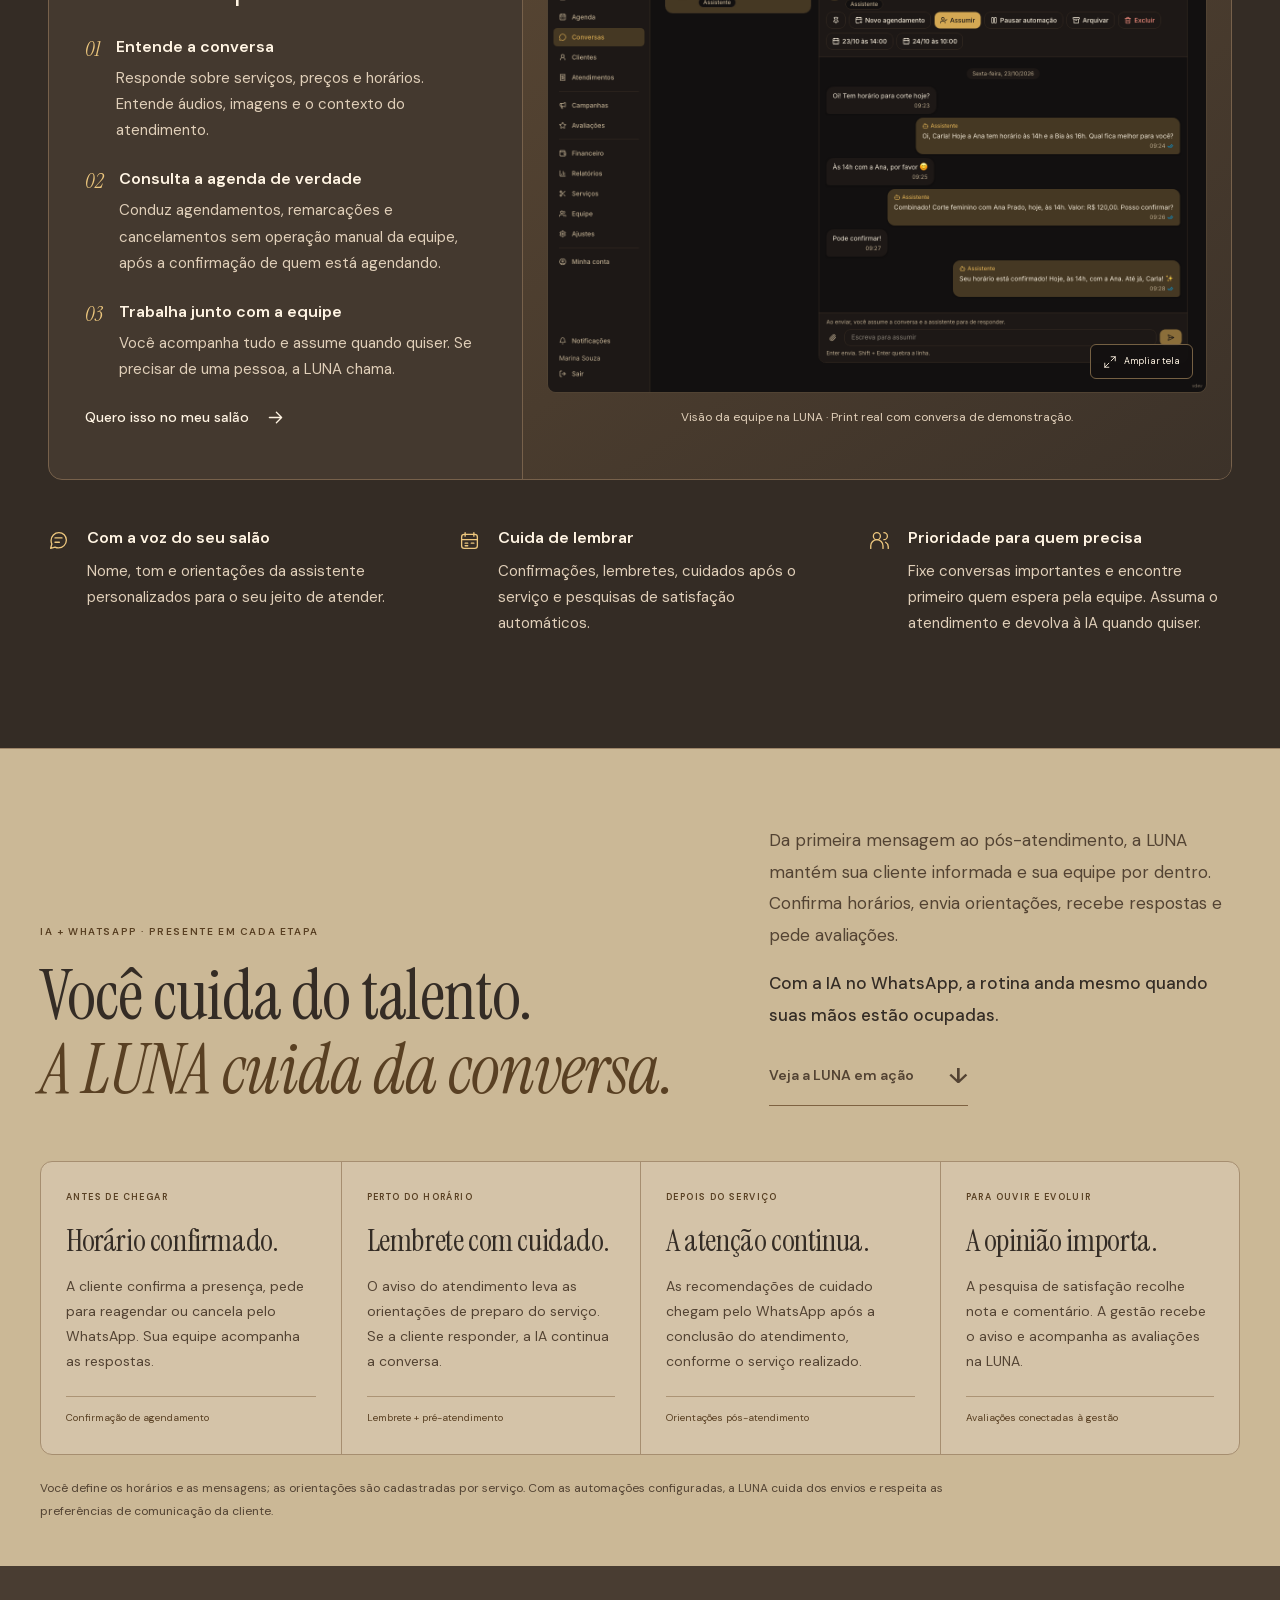
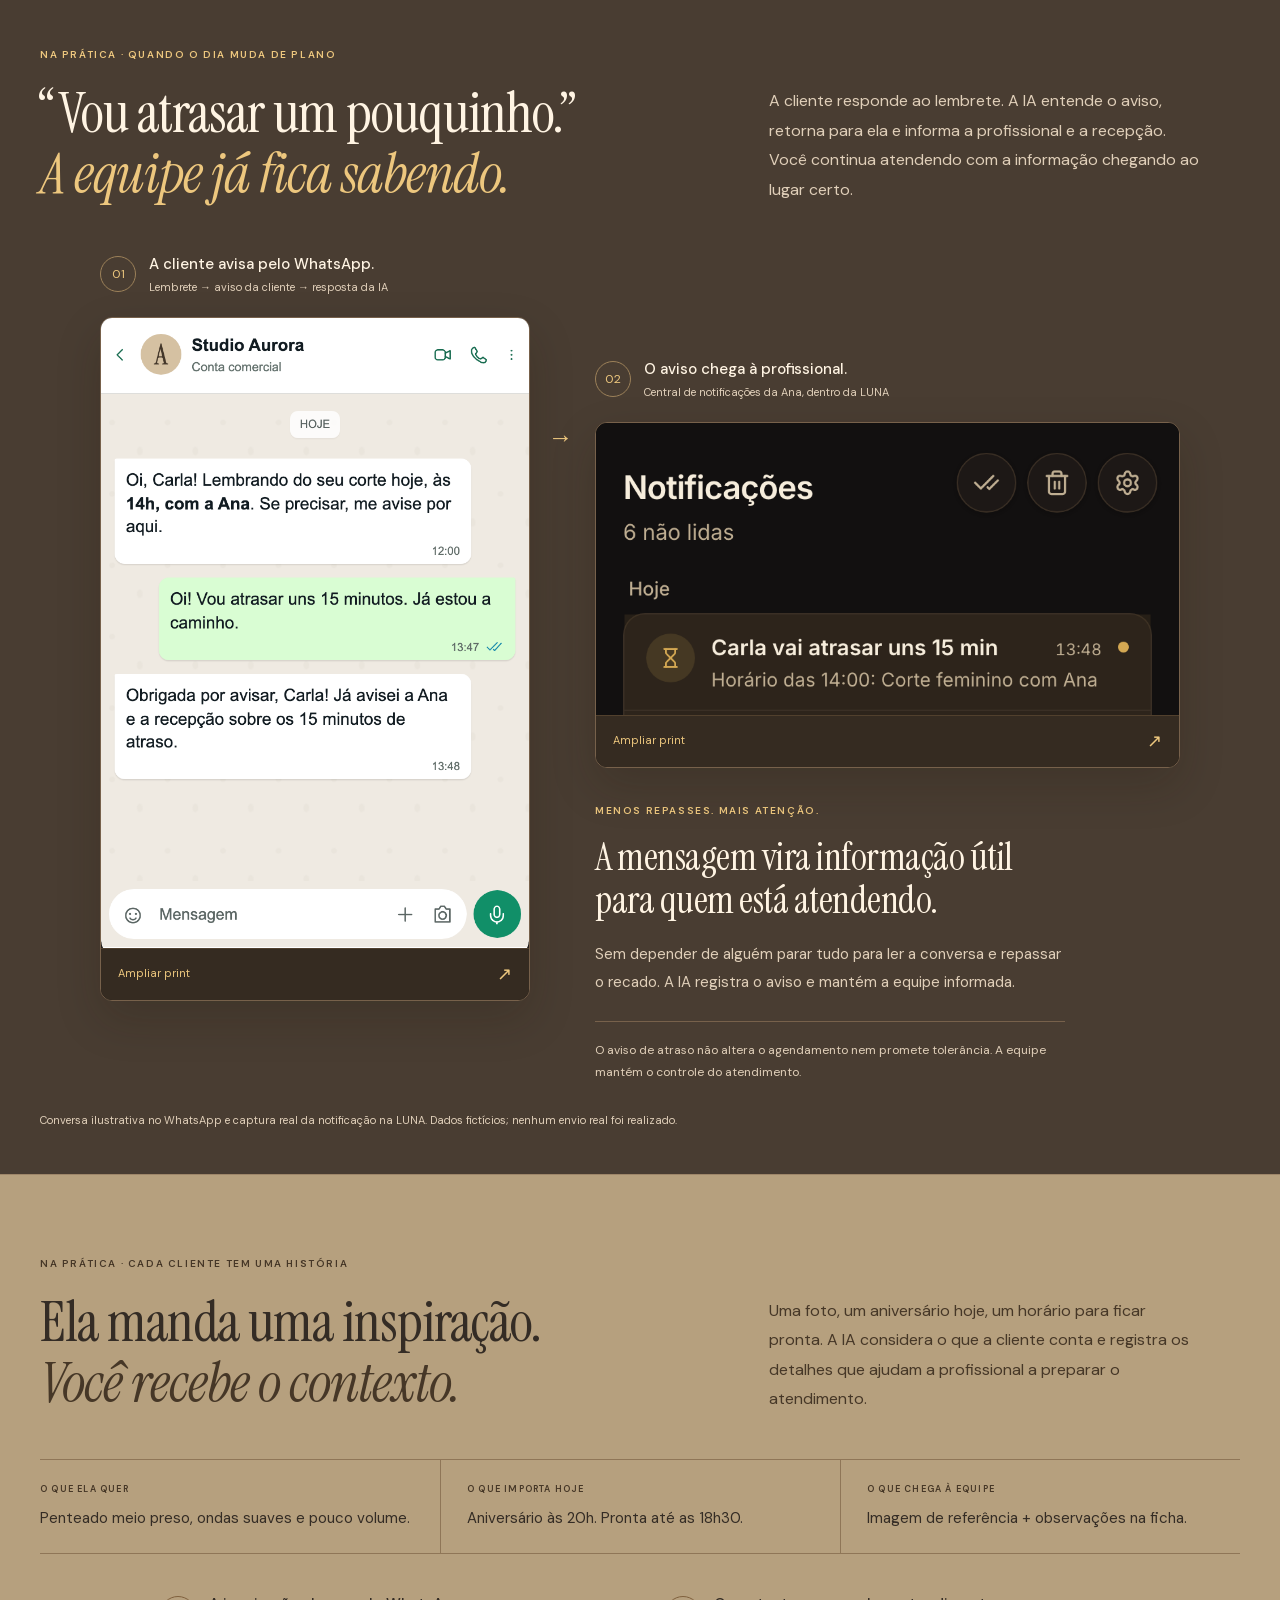
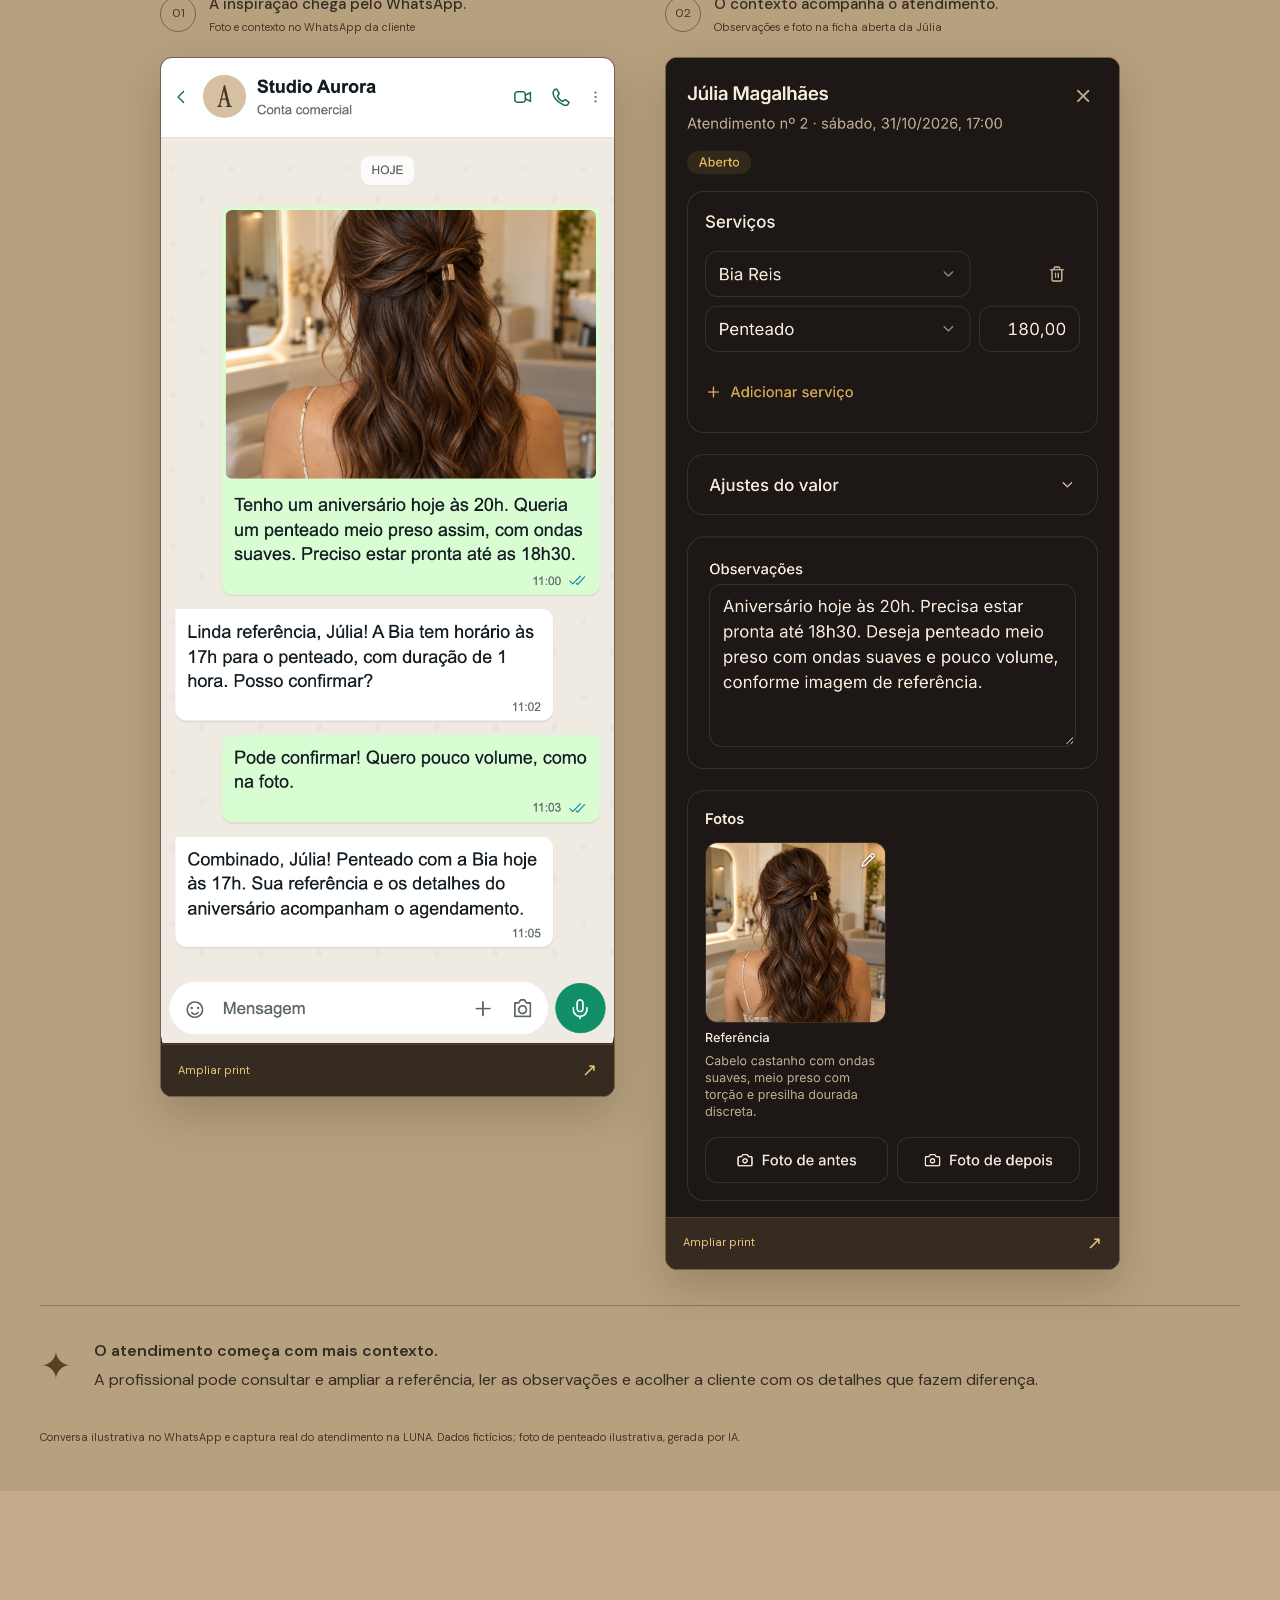
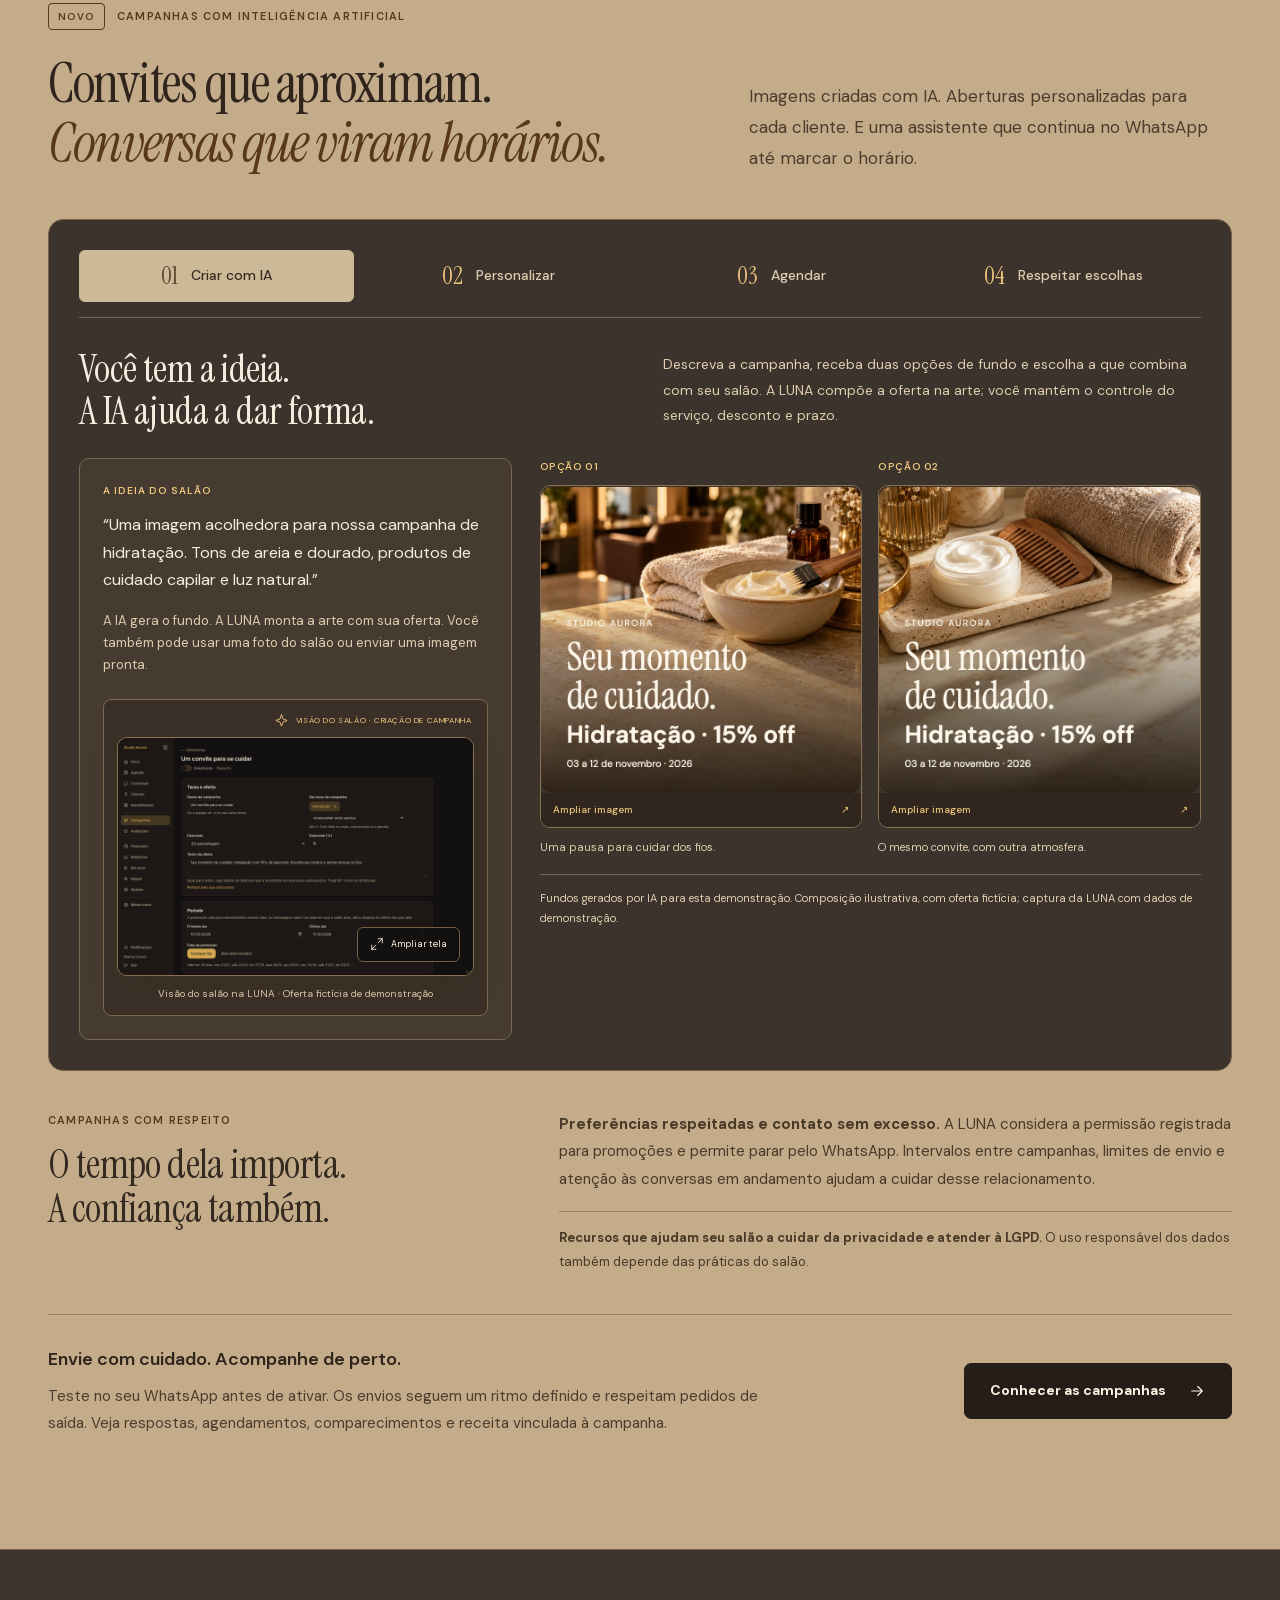
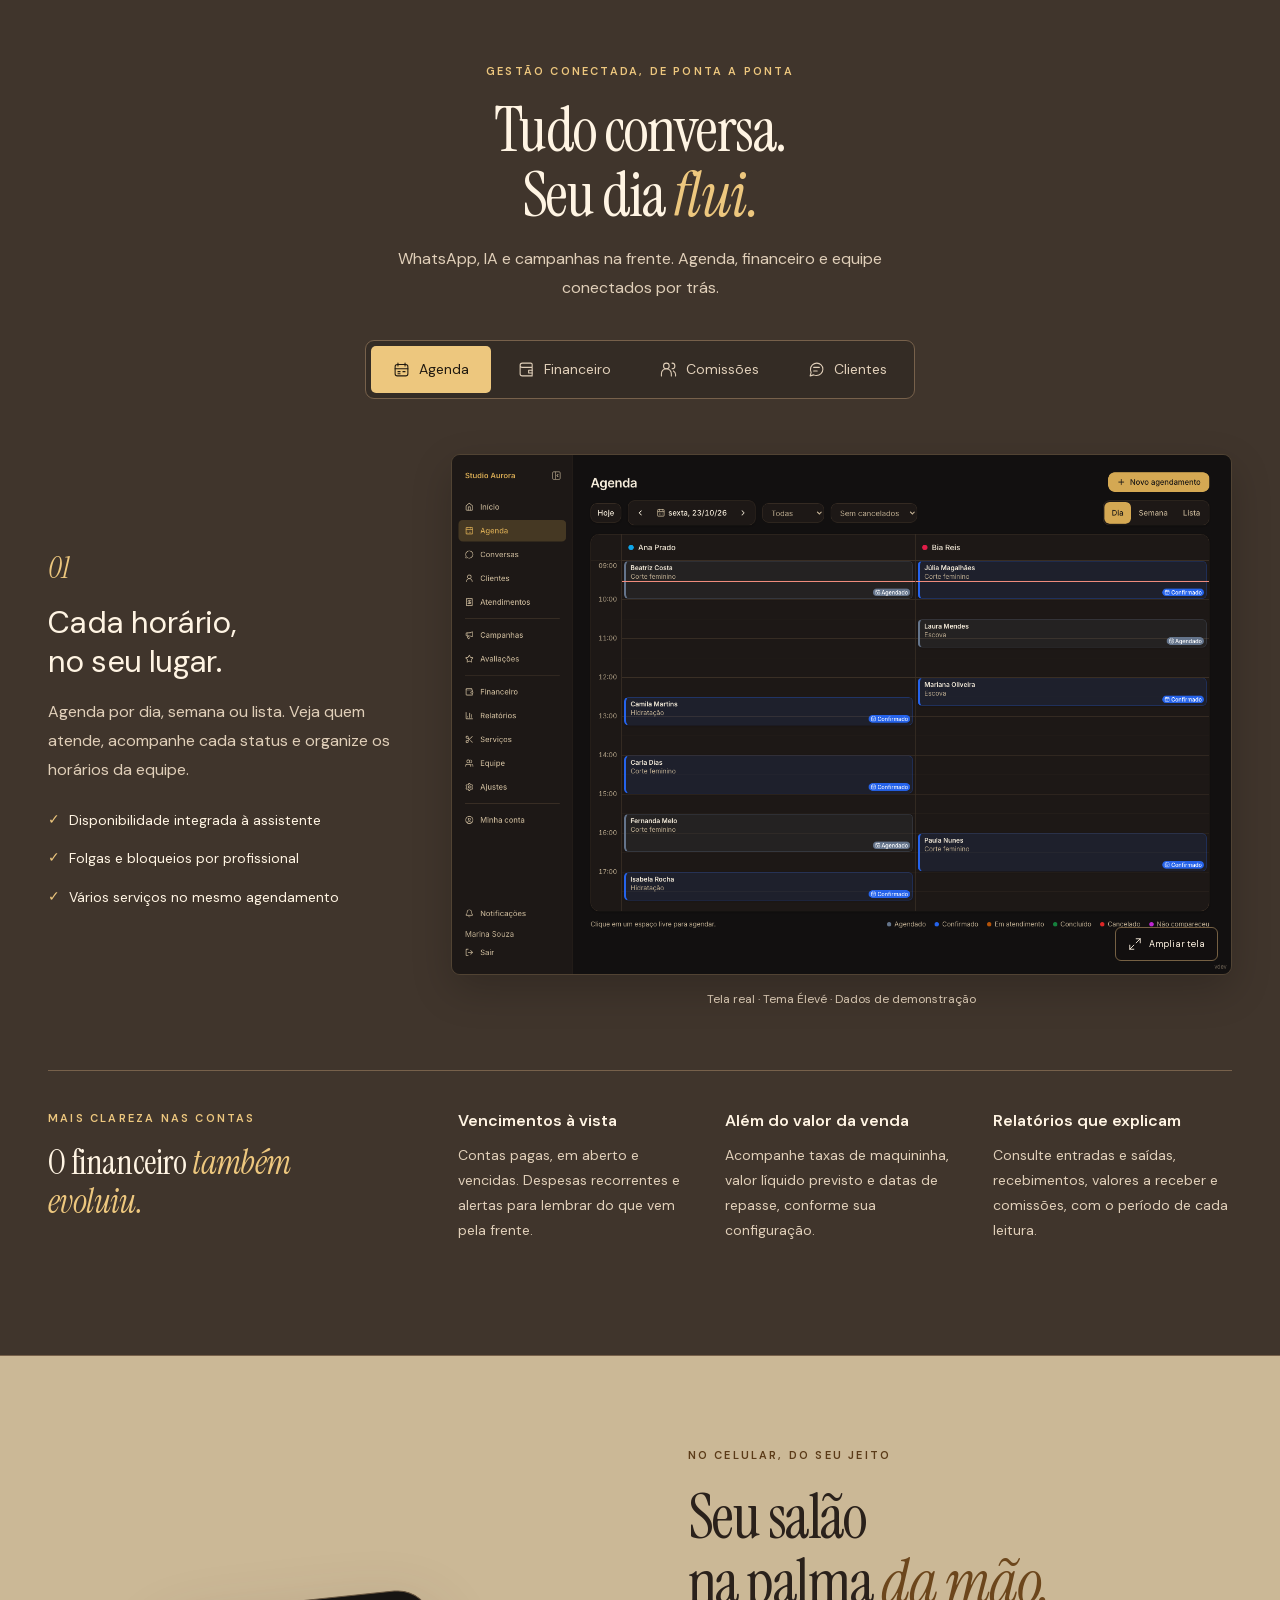
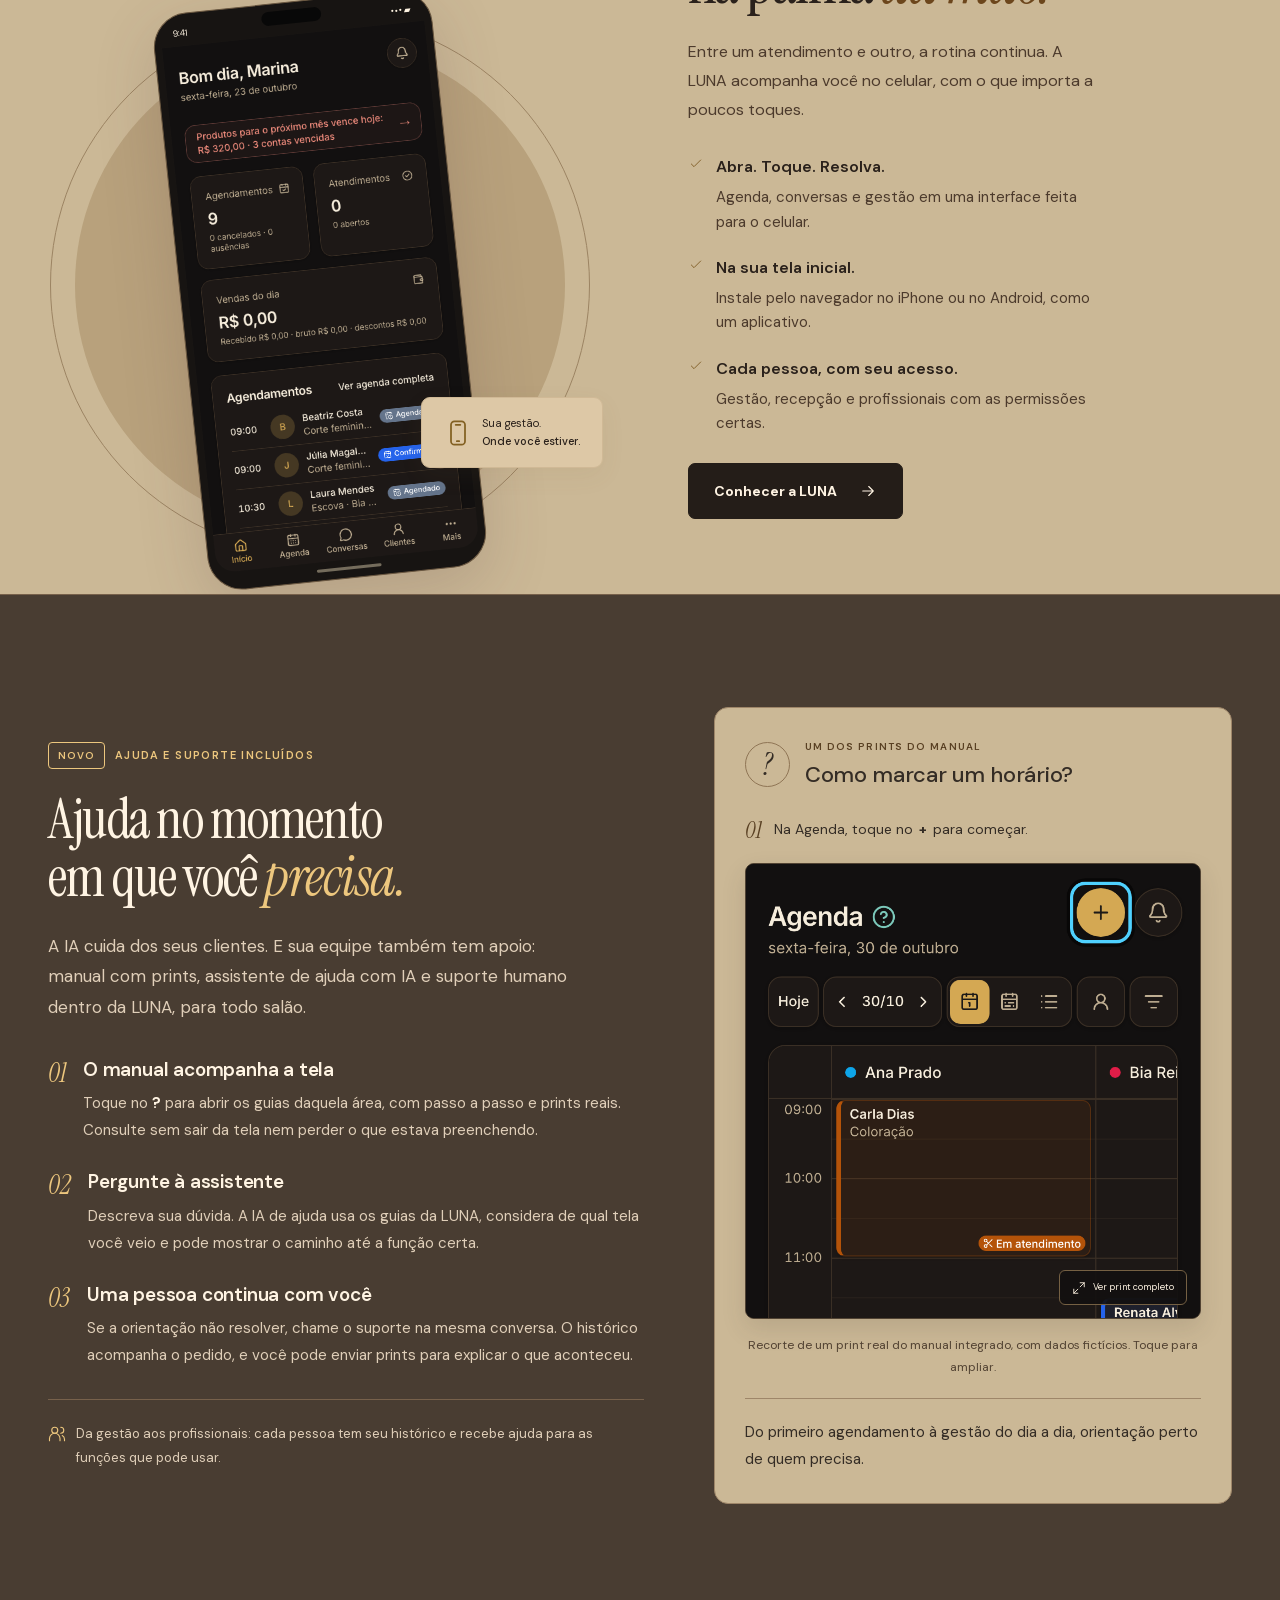
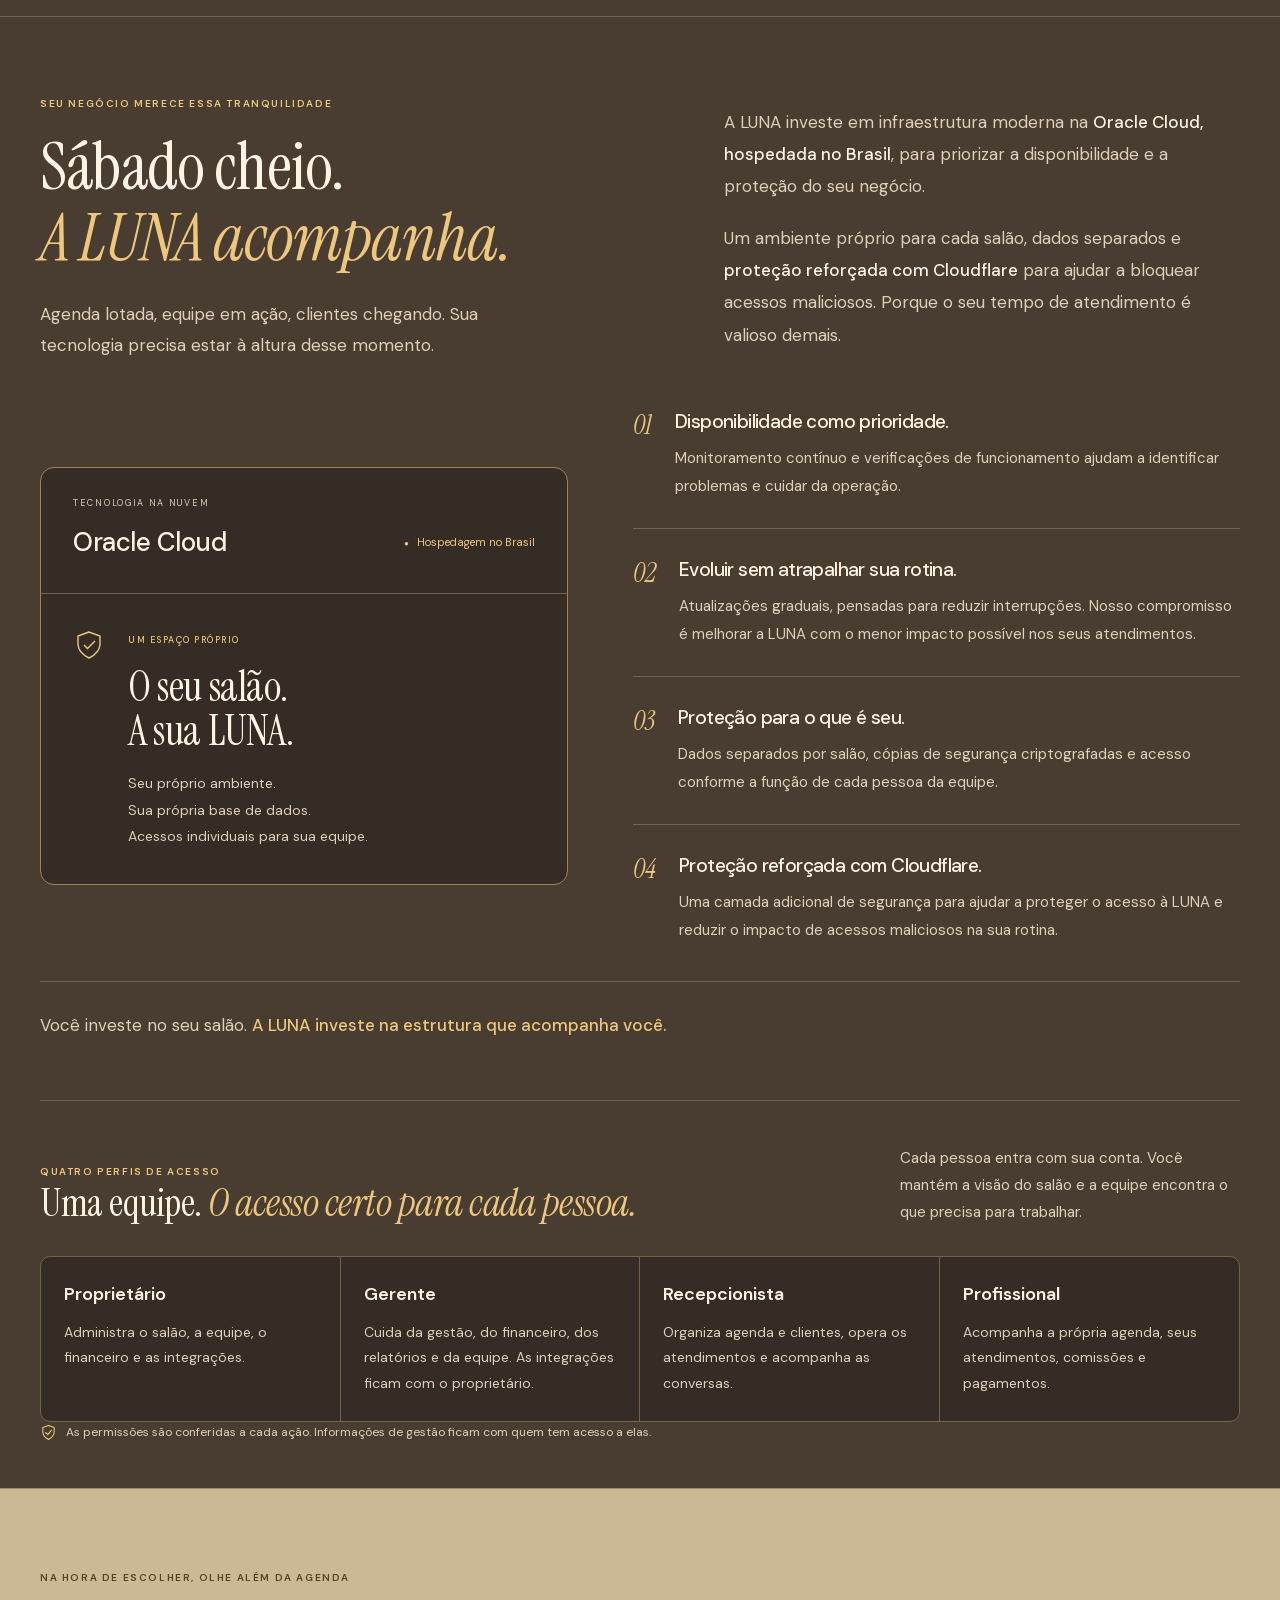
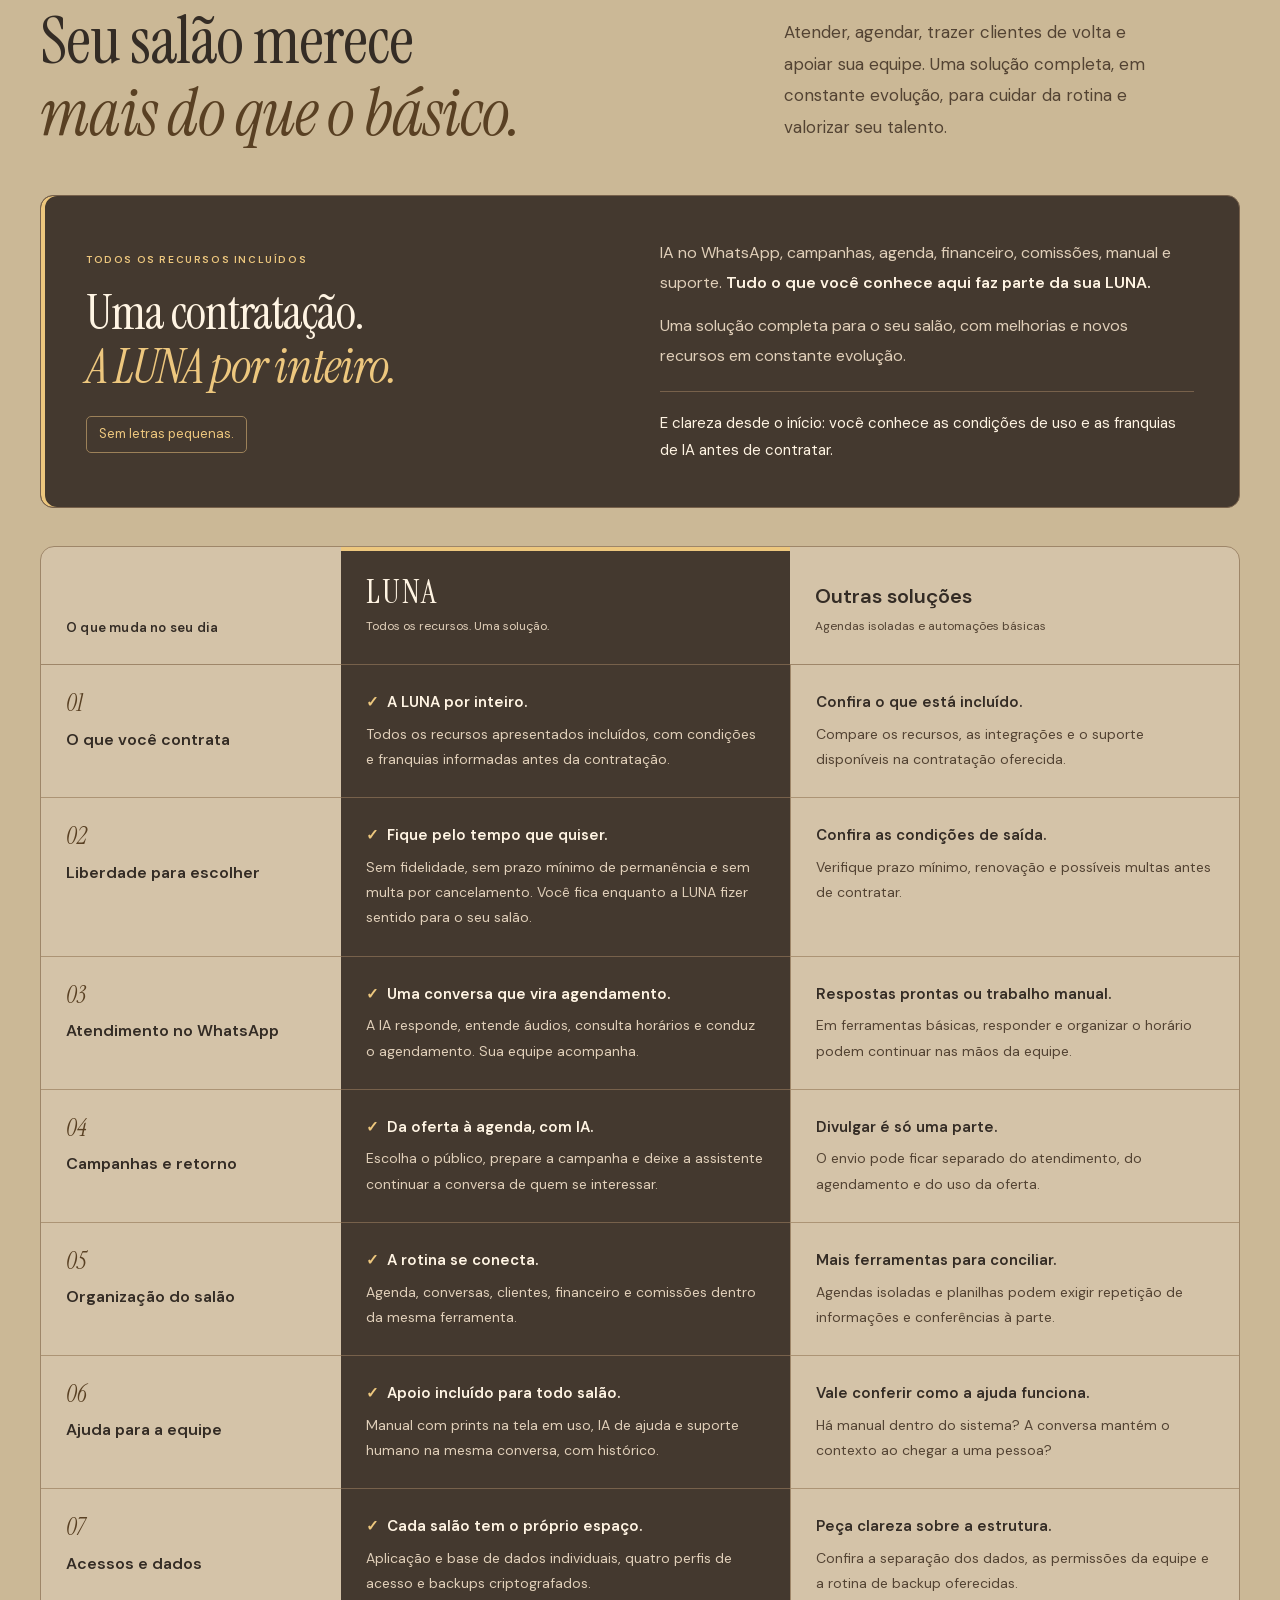
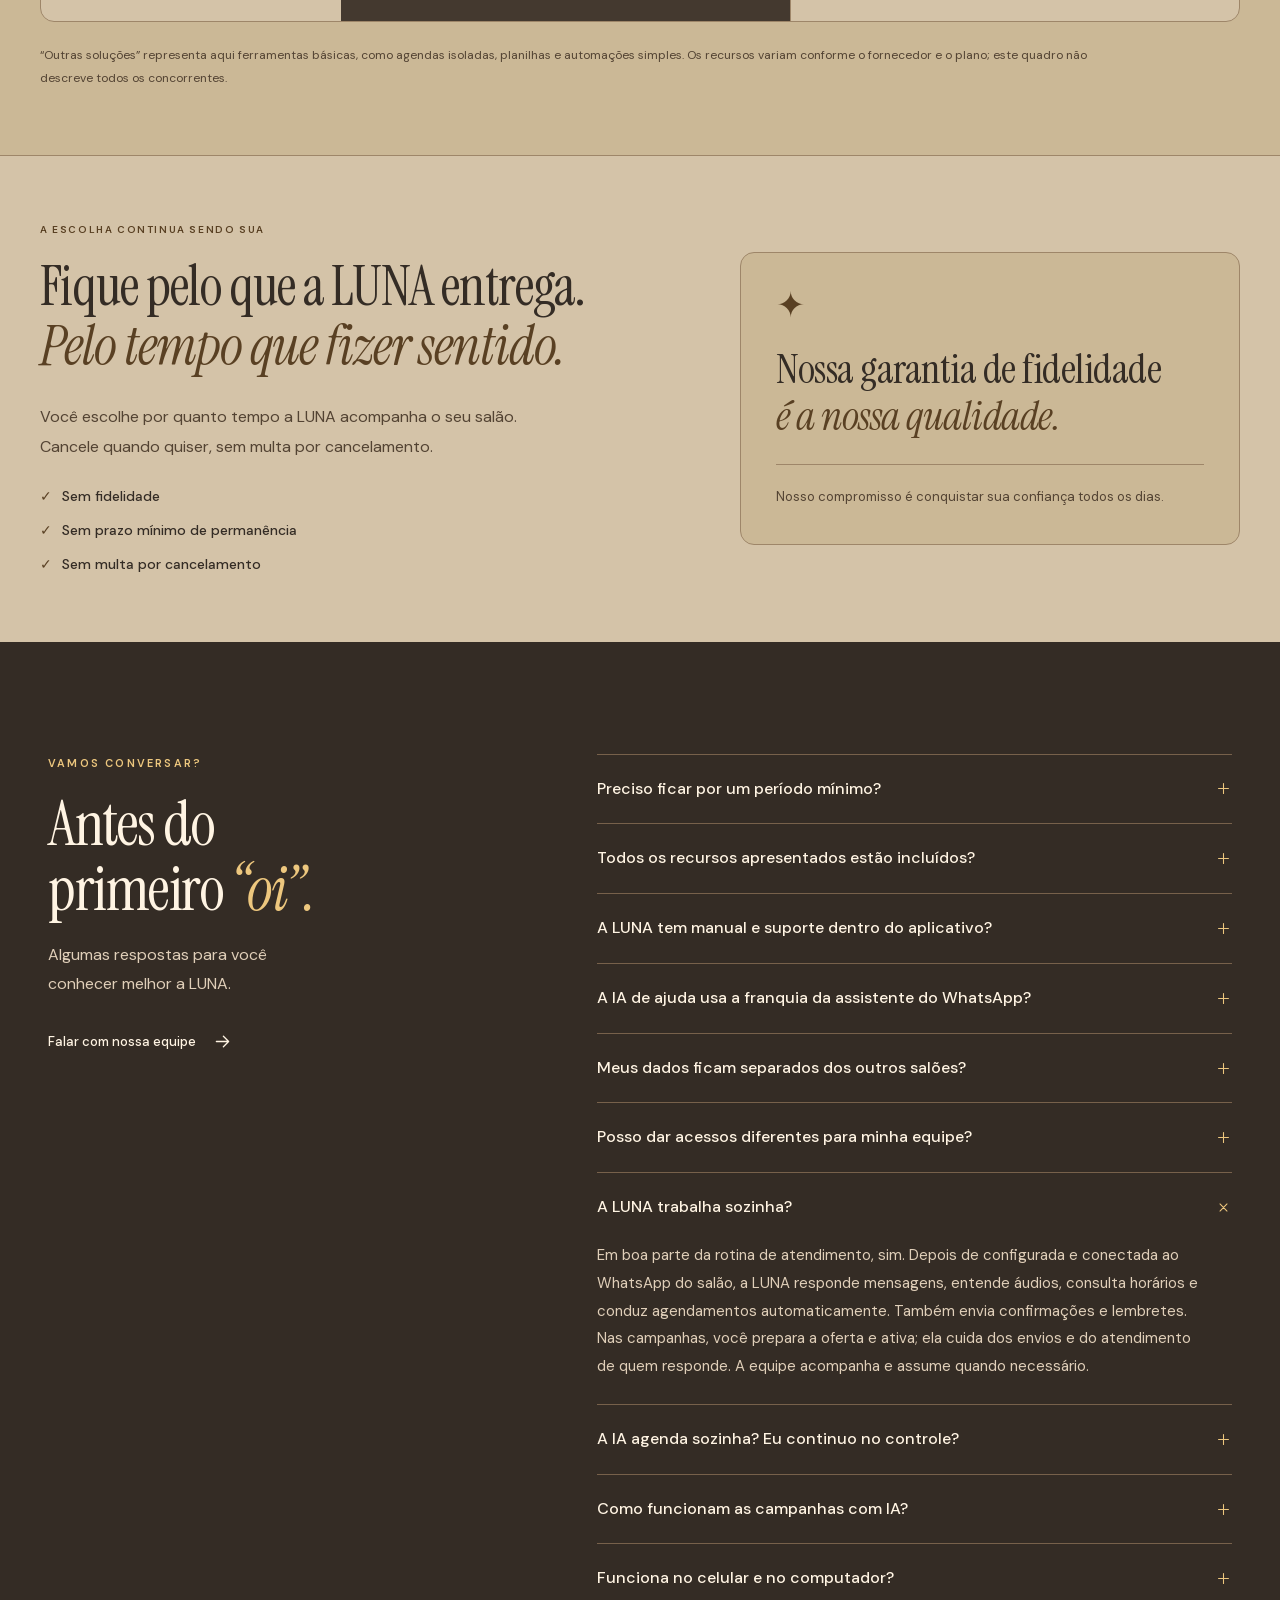
==== commit 298d972b: "feat: apresenta campanhas com IA, privacidade e proteção Cloudflare" ====
--- a/index.html
+++ b/index.html
@@ -23,6 +23,7 @@
   <link rel="preload" href="assets/fontes/instrument-serif.woff2" as="font" type="font/woff2" crossorigin>
   <link rel="stylesheet" href="assets/css/site.css?v=1.2.0">
   <link rel="stylesheet" href="assets/css/comercial.css">
+  <link rel="stylesheet" href="assets/css/campanhas.css">
   <script src="assets/js/configuracao.js?v=1.3.2" defer></script>
   <script src="assets/js/site.js?v=1.3.2" defer></script>
 </head>
@@ -191,23 +192,15 @@
 
     <section class="secao campanhas" id="campanhas" aria-labelledby="titulo-campanhas">
       <div class="limite">
-        <div class="campanhas-abertura">
-          <div><p class="sobretitulo"><span class="etiqueta-novo">NOVO</span> CAMPANHAS COM INTELIGÊNCIA ARTIFICIAL</p><h2 id="titulo-campanhas">Dê um bom motivo <br>para <em>voltar.</em></h2></div>
-          <p class="texto-secao">Você define a oferta, escolhe o público e ativa a campanha. A LUNA faz os envios pelo WhatsApp e usa IA para conduzir a conversa de quem se interessou até o agendamento.</p>
-        </div>
-        <div class="campanhas-grade">
-          <figure class="campanhas-print">
+        <div class="campanhas-abertura"><div><p class="sobretitulo"><span class="etiqueta-novo">NOVO</span> CAMPANHAS COM INTELIGÊNCIA ARTIFICIAL</p><h2 id="titulo-campanhas">Convites que aproximam. <br><em>Conversas que viram horários.</em></h2></div><p class="texto-secao">Imagens criadas com IA. Aberturas personalizadas para cada cliente. E uma assistente que continua no WhatsApp até marcar o horário.</p></div>
+        <div class="campanha-demo"><div class="demo-abas" role="tablist" aria-label="Conhecer as campanhas com IA"><button id="campanha-aba-criar" role="tab" aria-controls="campanha-painel-criar" aria-selected="true" tabindex="0"><span>01</span>Criar com IA</button><button id="campanha-aba-personalizar" role="tab" aria-controls="campanha-painel-personalizar" aria-selected="false" tabindex="-1"><span>02</span>Personalizar</button><button id="campanha-aba-agendar" role="tab" aria-controls="campanha-painel-agendar" aria-selected="false" tabindex="-1"><span>03</span>Agendar</button><button id="campanha-aba-respeitar" role="tab" aria-controls="campanha-painel-respeitar" aria-selected="false" tabindex="-1"><span>04</span>Respeitar escolhas</button></div><section class="demo-painel" id="campanha-painel-criar" role="tabpanel" aria-labelledby="campanha-aba-criar" tabindex="0" ><div class="demo-intro"><h3>Você tem a ideia. <br>A IA ajuda a dar forma.</h3><p>Descreva a campanha, receba duas opções de fundo e escolha a que combina com seu salão. A LUNA compõe a oferta na arte; você mantém o controle do serviço, desconto e prazo.</p></div><div class="demo-estudio"><div class="demo-brief"><p class="demo-etiqueta">A IDEIA DO SALÃO</p><blockquote>“Uma imagem acolhedora para nossa campanha de hidratação. Tons de areia e dourado, produtos de cuidado capilar e luz natural.”</blockquote><p>A IA gera o fundo. A LUNA monta a arte com sua oferta. Você também pode usar uma foto do salão ou enviar uma imagem pronta.</p><figure class="campanhas-print">
             <div class="cabecalho-print"><svg class="icone" aria-hidden="true"><use href="#brilho"/></svg><span>VISÃO DO SALÃO · CRIAÇÃO DE CAMPANHA</span></div>
             <button class="ampliavel" data-imagem="campanhas" data-titulo="Criação de campanha na LUNA" aria-label="Ampliar print real da criação de campanha"><picture><source media="(max-width: 700px)" srcset="assets/imagens/campanhas-celular.webp?v=1.2.0"><img src="assets/imagens/campanhas-desktop.webp?v=1.2.0" width="1440" height="960" alt="Criação de campanha na LUNA: serviço, desconto e texto da oferta, no tema Élevé." loading="lazy"></picture><span class="ampliar"><svg class="icone" aria-hidden="true"><use href="#ampliar"/></svg><span>Ampliar tela</span></span></button>
             <figcaption>Visão do salão na LUNA · Oferta fictícia de demonstração</figcaption>
-          </figure>
-          <ol class="jornada-campanha">
-            <li><span>01</span><div><h3>O convite certo, para cada público</h3><p>Escolha clientes por última visita, serviço realizado ou uma lista sua. Defina serviços, pacote e desconto.</p></div></li>
-            <li><span>02</span><div><h3>Sua marca, com uma ajuda da IA</h3><p>Personalize a abertura da mensagem e gere fundos para a arte com IA. Use os modelos da LUNA ou envie sua própria imagem.</p></div></li>
-            <li><span>03</span><div><h3>Do “quero” ao horário marcado</h3><p>O botão “Quero agendar” inicia o atendimento automático. A IA reconhece a oferta, consulta a agenda e leva o desconto até o caixa.</p></div></li>
-          </ol>
-        </div>
+          </figure></div><div class="demo-artes"><figure><span class="demo-numero">OPÇÃO 01</span><button type="button" class="ampliavel print-ampliavel" data-titulo="Arte de campanha — opção 1" aria-label="Ampliar: Arte de campanha — opção 1"><img src="assets/imagens/campanha-arte-ia-1.webp" width="716" height="684" alt="Arte ilustrativa da campanha de hidratação, com fundo gerado por IA e desconto fictício de 15%." loading="lazy"><span class="comando-ampliar">Ampliar imagem <span aria-hidden="true">↗</span></span></button><figcaption>Uma pausa para cuidar dos fios.</figcaption></figure><figure><span class="demo-numero">OPÇÃO 02</span><button type="button" class="ampliavel print-ampliavel" data-titulo="Arte de campanha — opção 2" aria-label="Ampliar: Arte de campanha — opção 2"><img src="assets/imagens/campanha-arte-ia-2.webp" width="716" height="684" alt="Arte ilustrativa da campanha de hidratação, com fundo gerado por IA e desconto fictício de 15%." loading="lazy"><span class="comando-ampliar">Ampliar imagem <span aria-hidden="true">↗</span></span></button><figcaption>O mesmo convite, com outra atmosfera.</figcaption></figure><p class="demo-legenda">Fundos gerados por IA para esta demonstração. Composição ilustrativa, com oferta fictícia; captura da LUNA com dados de demonstração.</p></div></div></section><section class="demo-painel" id="campanha-painel-personalizar" role="tabpanel" aria-labelledby="campanha-aba-personalizar" tabindex="0" hidden><div class="demo-intro"><h3>A mesma campanha. <br>Um convite pessoal.</h3><p>A IA escreve a abertura de cada mensagem com o nome e o histórico disponível. A oferta aprovada pelo salão permanece igual, para comunicar as condições com clareza.</p></div><div class="demo-pessoas"><article><p class="demo-nome">Carla</p><p class="demo-contexto">Último atendimento: corte</p><blockquote>Oi, Carla! Que tal um momento de cuidado para renovar os fios depois do seu último corte?</blockquote><p class="demo-oferta">Hidratação com 15% de desconto, de 03 a 12/11.</p><p class="demo-saida">Para não receber mais, responda SAIR.</p></article><article><p class="demo-nome">Júlia</p><p class="demo-contexto">Último atendimento: hidratação</p><blockquote>Oi, Júlia! Depois da sua última hidratação, que tal reservar mais um momento de cuidado para você?</blockquote><p class="demo-oferta">Hidratação com 15% de desconto, de 03 a 12/11.</p><p class="demo-saida">Para não receber mais, responda SAIR.</p></article><article><p class="demo-nome">Renata</p><p class="demo-contexto">Ainda sem histórico de atendimento</p><blockquote>Oi, Renata! Temos um convite especial para você conhecer nosso cuidado com os fios.</blockquote><p class="demo-oferta">Hidratação com 15% de desconto, de 03 a 12/11.</p><p class="demo-saida">Para não receber mais, responda SAIR.</p></article></div><div class="demo-destaque"><strong>Uma abertura que faz sentido para aquela pessoa.</strong><p>Sem histórico? A mensagem continua acolhedora, sem inventar uma relação. A oferta, o prazo e a opção de sair ficam claros para todas.</p></div><p class="demo-legenda">Exemplos ilustrativos de aberturas possíveis. Pessoas e oferta fictícias.</p></section><section class="demo-painel" id="campanha-painel-agendar" role="tabpanel" aria-labelledby="campanha-aba-agendar" tabindex="0" hidden><div class="demo-intro"><h3>Do “quero” ao <br>horário marcado.</h3><p>A campanha abre a conversa. A IA entende a oferta, consulta a disponibilidade e conduz o agendamento no WhatsApp. A cliente confirma; o horário entra na agenda da LUNA.</p></div><div class="demo-whatsapp"><figure><figcaption class="demo-etiqueta">01 · A CAMPANHA CHEGA</figcaption><button type="button" class="ampliavel print-ampliavel" data-titulo="01 · A CAMPANHA CHEGA" aria-label="Ampliar: 01 · A CAMPANHA CHEGA"><img src="assets/imagens/campanha-whatsapp-convite.webp" width="700" height="1568" alt="Simulação do WhatsApp da cliente: campanha de hidratação com arte, abertura personalizada, desconto, validade, opção SAIR e botão Quero agendar." loading="lazy"><span class="comando-ampliar">Ampliar imagem <span aria-hidden="true">↗</span></span></button><p><strong>Imagem + convite personalizado.</strong> A cliente toca em “Quero agendar” na própria mensagem.</p></figure><figure><figcaption class="demo-etiqueta">02 · A IA CONTINUA</figcaption><button type="button" class="ampliavel print-ampliavel" data-titulo="02 · A IA CONTINUA" aria-label="Ampliar: 02 · A IA CONTINUA"><img src="assets/imagens/campanha-whatsapp-agendamento.webp" width="700" height="1208" alt="Simulação do WhatsApp: a cliente pede quinta às 14h com Ana; a IA apresenta a proposta de hidratação com 15% de desconto e botão Sim, agendar." loading="lazy"><span class="comando-ampliar">Ampliar imagem <span aria-hidden="true">↗</span></span></button><p><strong>A oferta acompanha a conversa.</strong> A IA apresenta o horário disponível e pede confirmação.</p></figure><figure><figcaption class="demo-etiqueta">03 · A CLIENTE CONFIRMA</figcaption><button type="button" class="ampliavel print-ampliavel" data-titulo="03 · A CLIENTE CONFIRMA" aria-label="Ampliar: 03 · A CLIENTE CONFIRMA"><img src="assets/imagens/campanha-whatsapp-confirmado.webp" width="700" height="818" alt="Simulação do WhatsApp: a cliente confirma em Sim, agendar e recebe a confirmação do horário e do valor com desconto." loading="lazy"><span class="comando-ampliar">Ampliar imagem <span aria-hidden="true">↗</span></span></button><p><strong>O agendamento é concluído.</strong> O horário entra na agenda com a origem da campanha e o desconto associado.</p></figure></div><p class="demo-legenda">Conversas ilustrativas no WhatsApp. Pessoas, preço e horários fictícios. Os botões “Quero agendar” e “Sim, agendar” fazem parte da LUNA.</p></section><section class="demo-painel" id="campanha-painel-respeitar" role="tabpanel" aria-labelledby="campanha-aba-respeitar" tabindex="0" hidden><div class="demo-intro"><h3>Ela escolhe receber. <br>E pode escolher parar.</h3><p>Relacionamento bom também respeita limites. A LUNA oferece saída pelo WhatsApp, registra a preferência e verifica essa escolha antes de novos envios.</p></div><div class="demo-privacidade"><figure><button type="button" class="ampliavel print-ampliavel" data-titulo="Pedido de saída pelo WhatsApp" aria-label="Ampliar: Pedido de saída pelo WhatsApp"><img src="assets/imagens/campanha-whatsapp-saida.webp" width="700" height="1092" alt="Simulação do WhatsApp: cliente responde SAIR e recebe a confirmação de interrupção das mensagens automáticas, incluindo promoções, confirmações, lembretes e pesquisas." loading="lazy"><span class="comando-ampliar">Ampliar imagem <span aria-hidden="true">↗</span></span></button><figcaption>WhatsApp ilustrativo · resposta de saída existente na LUNA</figcaption></figure><div class="demo-preferencias"><article><p class="demo-etiqueta">O CONTROLE FICA COM A CLIENTE</p><h4>Um “SAIR” é suficiente.</h4><p>O pedido interrompe <strong>promoções, confirmações, lembretes e pesquisas automáticas</strong>. A preferência fica registrada no cadastro e é respeitada nos próximos envios.</p></article><article><p class="demo-etiqueta">SÓ AS CAMPANHAS? TAMBÉM PODE.</p><h4>“Não quero receber promoções.”</h4><blockquote>“Tudo certo, você não vai mais receber nossas promoções. Os avisos dos seus horários continuam chegando normalmente.”</blockquote><p>Assim, ela deixa de receber ofertas e mantém as comunicações dos agendamentos.</p></article><article><p class="demo-etiqueta">CONTATO COM CRITÉRIO</p><h4>Presença, sem excesso.</h4><p>Intervalo de <strong>pelo menos 7 dias</strong> entre campanhas para a mesma pessoa, limite diário e janela de envio. A escolha de não receber é conferida novamente antes do disparo.</p></article></div></div></section></div>
+        <div class="campanha-respeito"><div><p class="sobretitulo">CAMPANHAS COM RESPEITO</p><h3>O tempo dela importa. <br>A confiança também.</h3></div><div><p><strong>Preferências respeitadas e contato sem excesso.</strong> A LUNA considera a permissão registrada para promoções e permite parar pelo WhatsApp. Intervalos entre campanhas, limites de envio e atenção às conversas em andamento ajudam a cuidar desse relacionamento.</p><p class="campanha-lgpd"><strong>Recursos que ajudam seu salão a cuidar da privacidade e atender à LGPD.</strong> O uso responsável dos dados também depende das práticas do salão.</p></div></div>
         <div class="campanhas-fecho"><div><strong>Envie com cuidado. Acompanhe de perto.</strong><p>Teste no seu WhatsApp antes de ativar. Os envios seguem um ritmo definido e respeitam pedidos de saída. Veja respostas, agendamentos, comparecimentos e receita vinculada à campanha.</p></div><a class="botao botao-escuro contato acao-produto" href="https://wa.me/5567992938193?text=Ol%C3%A1!%20Quero%20conhecer%20a%20LUNA%20para%20o%20meu%20sal%C3%A3o." target="_blank" rel="noopener noreferrer">Conhecer as campanhas <svg class="icone" aria-hidden="true"><use href="#seta"/></svg></a></div>
+
       </div>
     </section>
 
@@ -303,7 +296,7 @@
       <div class="limite">
         <div class="confianca-abertura">
           <div><p class="sobretitulo">SEU NEGÓCIO MERECE ESSA TRANQUILIDADE</p><h2 id="titulo-seguranca">Sábado cheio. <br> <em>A LUNA acompanha.</em></h2><p class="confianca-chamada">Agenda lotada, equipe em ação, clientes chegando. Sua tecnologia precisa estar à altura desse momento.</p></div>
-          <div class="confianca-intro"><p>A LUNA investe em infraestrutura moderna na <strong>Oracle Cloud, hospedada no Brasil</strong>, para priorizar a disponibilidade e a proteção do seu negócio.</p><p>Um ambiente próprio para cada salão, dados separados e cuidado contínuo com a operação. Porque o seu tempo de atendimento é valioso demais.</p></div>
+          <div class="confianca-intro"><p>A LUNA investe em infraestrutura moderna na <strong>Oracle Cloud, hospedada no Brasil</strong>, para priorizar a disponibilidade e a proteção do seu negócio.</p><p>Um ambiente próprio para cada salão, dados separados e <strong>proteção reforçada com Cloudflare</strong> para ajudar a bloquear acessos maliciosos. Porque o seu tempo de atendimento é valioso demais.</p></div>
         </div>
         <div class="confianca-conteudo">
           <div class="nuvem-propria">
@@ -314,6 +307,7 @@
             <article><span aria-hidden="true">01</span><div><h3>Disponibilidade como prioridade.</h3><p>Monitoramento contínuo e verificações de funcionamento ajudam a identificar problemas e cuidar da operação.</p></div></article>
             <article><span aria-hidden="true">02</span><div><h3>Evoluir sem atrapalhar sua rotina.</h3><p>Atualizações graduais, pensadas para reduzir interrupções. Nosso compromisso é melhorar a LUNA com o menor impacto possível nos seus atendimentos.</p></div></article>
             <article><span aria-hidden="true">03</span><div><h3>Proteção para o que é seu.</h3><p>Dados separados por salão, cópias de segurança criptografadas e acesso conforme a função de cada pessoa da equipe.</p></div></article>
+            <article><span aria-hidden="true">04</span><div><h3>Proteção reforçada com Cloudflare.</h3><p>Uma camada adicional de segurança para ajudar a proteger o acesso à LUNA e reduzir o impacto de acessos maliciosos na sua rotina.</p></div></article>
           </div>
         </div>
         <p class="confianca-fecho">Você investe no seu salão. <strong>A LUNA investe na estrutura que acompanha você.</strong></p>
--- a/assets/css/campanhas.css
+++ b/assets/css/campanhas.css
@@ -0,0 +1,64 @@
+/* Demonstração comercial aprovada: visão da cliente no WhatsApp, salão na LUNA. */
+.campanhas .campanhas-abertura{grid-template-columns:1.35fr 1fr;gap:48px}
+.campanhas #titulo-campanhas{font-size:clamp(42px,4.3vw,62px);line-height:1.08}
+.campanha-demo{background:#3b332c;color:#f7eddf;border:1px solid #77614b;border-radius:15px;padding:30px;--fundo:#3b332c;--creme:#f7eddf;--suave:#e0cdb1;--ouro:#ecc57e;--borda:#7b6852}
+.campanha-demo *{box-sizing:border-box}
+.campanha-demo p,.campanha-demo h3,.campanha-demo h4,.campanha-demo figure,.campanha-demo blockquote{margin:0}
+.campanha-demo [hidden]{display:none!important}
+.campanha-demo :focus-visible{outline:3px solid #ecc57e;outline-offset:5px}
+.demo-abas{display:grid;grid-template-columns:repeat(4,minmax(0,1fr));gap:8px;padding-bottom:15px;border-bottom:1px solid #7b6852}
+.demo-abas button{display:flex;align-items:center;justify-content:center;gap:13px;color:#e0cdb1;background:transparent;border:1px solid transparent;border-radius:6px;padding:13px 9px;font:500 14px/1.4 var(--fonte);transition:none;cursor:pointer}
+.demo-abas button>span{font:24px/1 var(--editorial);color:#ecc57e}
+.demo-abas button[aria-selected=true]{background:#ccb997;color:#342a20;border-color:#ccb997}
+.demo-abas button[aria-selected=true]>span{color:#5e472d}
+.demo-intro{display:grid;grid-template-columns:1fr 1fr;gap:45px;margin:30px 0 26px;align-items:center}
+.demo-intro h3{font:400 39px/1.08 var(--editorial);letter-spacing:-.6px;color:#f7eddf}
+.demo-intro p{font-size:14px;line-height:1.8;color:#e0cdb1}
+.demo-estudio{display:grid;grid-template-columns:.85fr 1.3fr;gap:28px;align-items:start}
+.campanha-demo .demo-etiqueta,.demo-numero{display:block;font-size:10px;letter-spacing:1px;font-weight:600;line-height:1.7;color:#ecc57e}
+.demo-brief{border:1px solid #7b6852;border-radius:10px;background:#463b30;padding:23px}
+.demo-brief blockquote{font-size:16px;line-height:1.7;margin:12px 0 17px;color:#f7eddf}
+.demo-brief>p:not(.demo-etiqueta){font-size:13px;line-height:1.7;color:#e0cdb1}
+.campanha-demo .campanhas-print{padding:13px;margin-top:23px;background:#3b3027;border-color:#7b6852;border-radius:8px}
+.campanha-demo .cabecalho-print{color:#ecc57e;font-size:8px;letter-spacing:.6px;padding-bottom:9px;gap:7px}
+.campanha-demo .cabecalho-print .icone{width:15px;height:15px}
+.campanha-demo .campanhas-print figcaption{font-size:10px;color:#e0cdb1;margin-top:10px}
+.demo-artes{display:grid;grid-template-columns:repeat(2,minmax(0,1fr));gap:16px}
+.demo-numero{margin-bottom:10px;letter-spacing:.6px}
+.campanha-demo .ampliavel{background:#30261d;border:1px solid #887153;border-radius:10px;color:#ecc57e}
+.campanha-demo .ampliavel img{display:block;width:100%;height:auto;transition:filter .2s}
+.campanha-demo .comando-ampliar{display:flex;justify-content:space-between;padding:9px 12px;background:#30261d;color:#ecc57e;font-size:10px;font-weight:500}
+.campanha-demo .demo-artes figcaption{color:#e0cdb1;font-size:11px;margin-top:10px;line-height:1.65;text-align:left}
+.campanha-demo .demo-legenda{grid-column:1/-1;color:#e0cdb1;font-size:11px;line-height:1.75;margin-top:18px}
+.demo-artes .demo-legenda{border-top:1px solid #7b6852;padding-top:14px;margin-top:2px}
+.demo-pessoas{display:grid;grid-template-columns:repeat(3,minmax(0,1fr));gap:20px}
+.demo-pessoas article{background:#efeae2;color:#203128;padding:23px;border-radius:12px}
+.demo-pessoas .demo-nome{font:32px/1.2 var(--editorial);color:#352b21}
+.demo-pessoas .demo-contexto{font-size:11px;color:#516055;margin-top:6px;padding-bottom:18px;border-bottom:1px solid #c9c6bb}
+.demo-pessoas blockquote{background:#fff;padding:15px;border-radius:8px;margin-top:20px;font-size:15px;line-height:1.65;box-shadow:0 1px 1px #00000012}
+.demo-pessoas .demo-oferta{font-size:13px;line-height:1.6;font-weight:600;margin-top:20px}
+.demo-pessoas .demo-saida{font-size:11px;line-height:1.5;color:#516055;margin-top:15px}
+.demo-destaque{border:1px solid #7b6852;background:#463b30;padding:21px 25px;border-radius:10px;margin-top:25px;font-size:15px;line-height:1.8}
+.demo-destaque p{font-size:14px;color:#e0cdb1;margin-top:4px}
+.demo-whatsapp{display:grid;grid-template-columns:repeat(3,minmax(0,1fr));gap:26px;align-items:start}
+.demo-whatsapp figure{min-width:0}
+.demo-whatsapp .demo-etiqueta{margin-bottom:15px}
+.demo-whatsapp .ampliavel,.demo-privacidade>figure .ampliavel{border:4px solid #241f1b;border-radius:20px;overflow:hidden}
+.demo-whatsapp figure>p{font-size:13px;line-height:1.75;color:#e0cdb1;margin:14px 5px 0}
+.demo-whatsapp figure>p strong{color:#f7eddf;font-weight:600}
+.demo-privacidade{display:grid;grid-template-columns:350px 1fr;gap:50px;align-items:start}
+.demo-privacidade>figure figcaption{font-size:10px;color:#e0cdb1;text-align:center;line-height:1.6;margin-top:12px}
+.demo-preferencias{display:grid;gap:17px}
+.demo-preferencias article{background:#463b30;border:1px solid #7b6852;border-radius:11px;padding:25px}
+.demo-preferencias h4{font:31px/1.15 var(--editorial);color:#f7eddf;margin:10px 0 13px}
+.demo-preferencias article>p:not(.demo-etiqueta){font-size:14px;line-height:1.75;color:#e0cdb1}
+.demo-preferencias article>p strong{font-weight:600;color:#f7eddf}
+.demo-preferencias blockquote{border-left:2px solid #ecc57e;padding-left:15px;font-size:14px;line-height:1.7;color:#f7eddf;margin:16px 0}
+.campanha-respeito{display:grid;grid-template-columns:.9fr 1.3fr;gap:45px;padding:35px 0 0;margin-top:5px}
+.campanha-respeito h3{font:400 40px/1.1 var(--editorial);color:#342a20;margin-top:13px}
+.campanha-respeito>div>p:not(.sobretitulo){font-size:15px;line-height:1.85;color:#493927}
+.campanha-respeito .campanha-lgpd{border-top:1px solid #9c805e;padding-top:14px;margin-top:17px;font-size:13px!important}
+@media(max-width:1100px){.campanha-demo{padding:24px}.demo-estudio{gap:20px;grid-template-columns:1fr 1.2fr}.demo-abas button{font-size:12px;gap:9px}.demo-intro{gap:30px}.demo-intro h3{font-size:34px}.demo-brief{padding:18px}.demo-privacidade{grid-template-columns:310px 1fr;gap:30px}.demo-whatsapp{gap:16px}.demo-pessoas{gap:14px}.demo-pessoas article{padding:18px}}
+@media(min-width:701px) and (max-width:900px){.demo-estudio{grid-template-columns:1fr}.demo-artes{order:-1}.demo-brief{display:grid;grid-template-columns:1fr 1fr;gap:0 25px}.demo-brief .campanhas-print{grid-column:2;grid-row:1/4;margin:0}.demo-privacidade{grid-template-columns:260px 1fr;gap:20px}.demo-preferencias article{padding:18px}.demo-preferencias h4{font-size:27px}.demo-pessoas{grid-template-columns:1fr}.demo-pessoas article{display:grid;grid-template-columns:.8fr 1.3fr;column-gap:24px}.demo-pessoas blockquote{grid-column:2;grid-row:1/4;margin:0}.demo-pessoas .demo-contexto{padding-bottom:0;border:0}.demo-pessoas .demo-oferta{grid-column:1/-1;margin-top:16px}.demo-pessoas .demo-saida{grid-column:1/-1;margin-top:6px}.demo-whatsapp{grid-template-columns:repeat(2,minmax(0,1fr));gap:30px}.demo-whatsapp>figure:last-child{grid-column:1/-1;max-width:350px;justify-self:center}}
+@media(max-width:700px){.campanhas .campanhas-abertura{display:block}.campanhas #titulo-campanhas{font-size:43px}.campanha-demo{padding:20px 14px;border-radius:12px}.demo-abas{gap:4px;padding-bottom:12px}.demo-abas button{flex-direction:column;align-items:flex-start;justify-content:flex-start;gap:9px;padding:10px 6px;font-size:11px;line-height:1.35;min-height:81px}.demo-abas button>span{font-size:22px}.demo-intro{display:block;margin:25px 0 23px}.demo-intro h3{font-size:34px;line-height:1.1}.demo-intro p{margin-top:15px;font-size:14px}.demo-estudio{display:grid;grid-template-columns:1fr;gap:25px}.demo-artes{grid-template-columns:1fr;order:-1;gap:22px}.demo-artes .demo-legenda{margin-top:0}.demo-brief{padding:19px}.demo-brief blockquote{font-size:16px}.campanha-demo .campanhas-print .ampliavel{max-width:290px;margin-inline:auto}.demo-pessoas{grid-template-columns:1fr;gap:20px}.demo-pessoas article{padding:23px}.demo-pessoas blockquote{font-size:16px}.demo-destaque{padding:20px}.demo-whatsapp{grid-template-columns:1fr;gap:30px}.demo-whatsapp figure{max-width:390px;width:100%;margin-inline:auto}.demo-whatsapp .demo-etiqueta{font-size:10px}.demo-whatsapp figure>p{font-size:14px;margin-top:13px}.campanha-demo .demo-legenda{font-size:11px}.demo-privacidade{grid-template-columns:1fr;gap:27px}.demo-privacidade>figure{max-width:350px;width:100%;margin-inline:auto}.demo-preferencias article{padding:22px}.demo-preferencias h4{font-size:30px}.demo-preferencias article>p:not(.demo-etiqueta),.demo-preferencias blockquote{font-size:14px}.campanha-respeito{grid-template-columns:1fr;gap:22px;margin-top:0;padding-top:30px}.campanha-respeito h3{font-size:36px}.campanha-respeito>div>p:not(.sobretitulo){font-size:15px}.campanha-respeito .campanha-lgpd{font-size:13px!important}}
+@media(max-width:360px){.campanhas #titulo-campanhas{font-size:38px}.campanha-demo{padding-inline:10px}.demo-abas button{font-size:10px;padding-inline:5px}.demo-intro h3{font-size:31px}.demo-brief{padding:16px}}
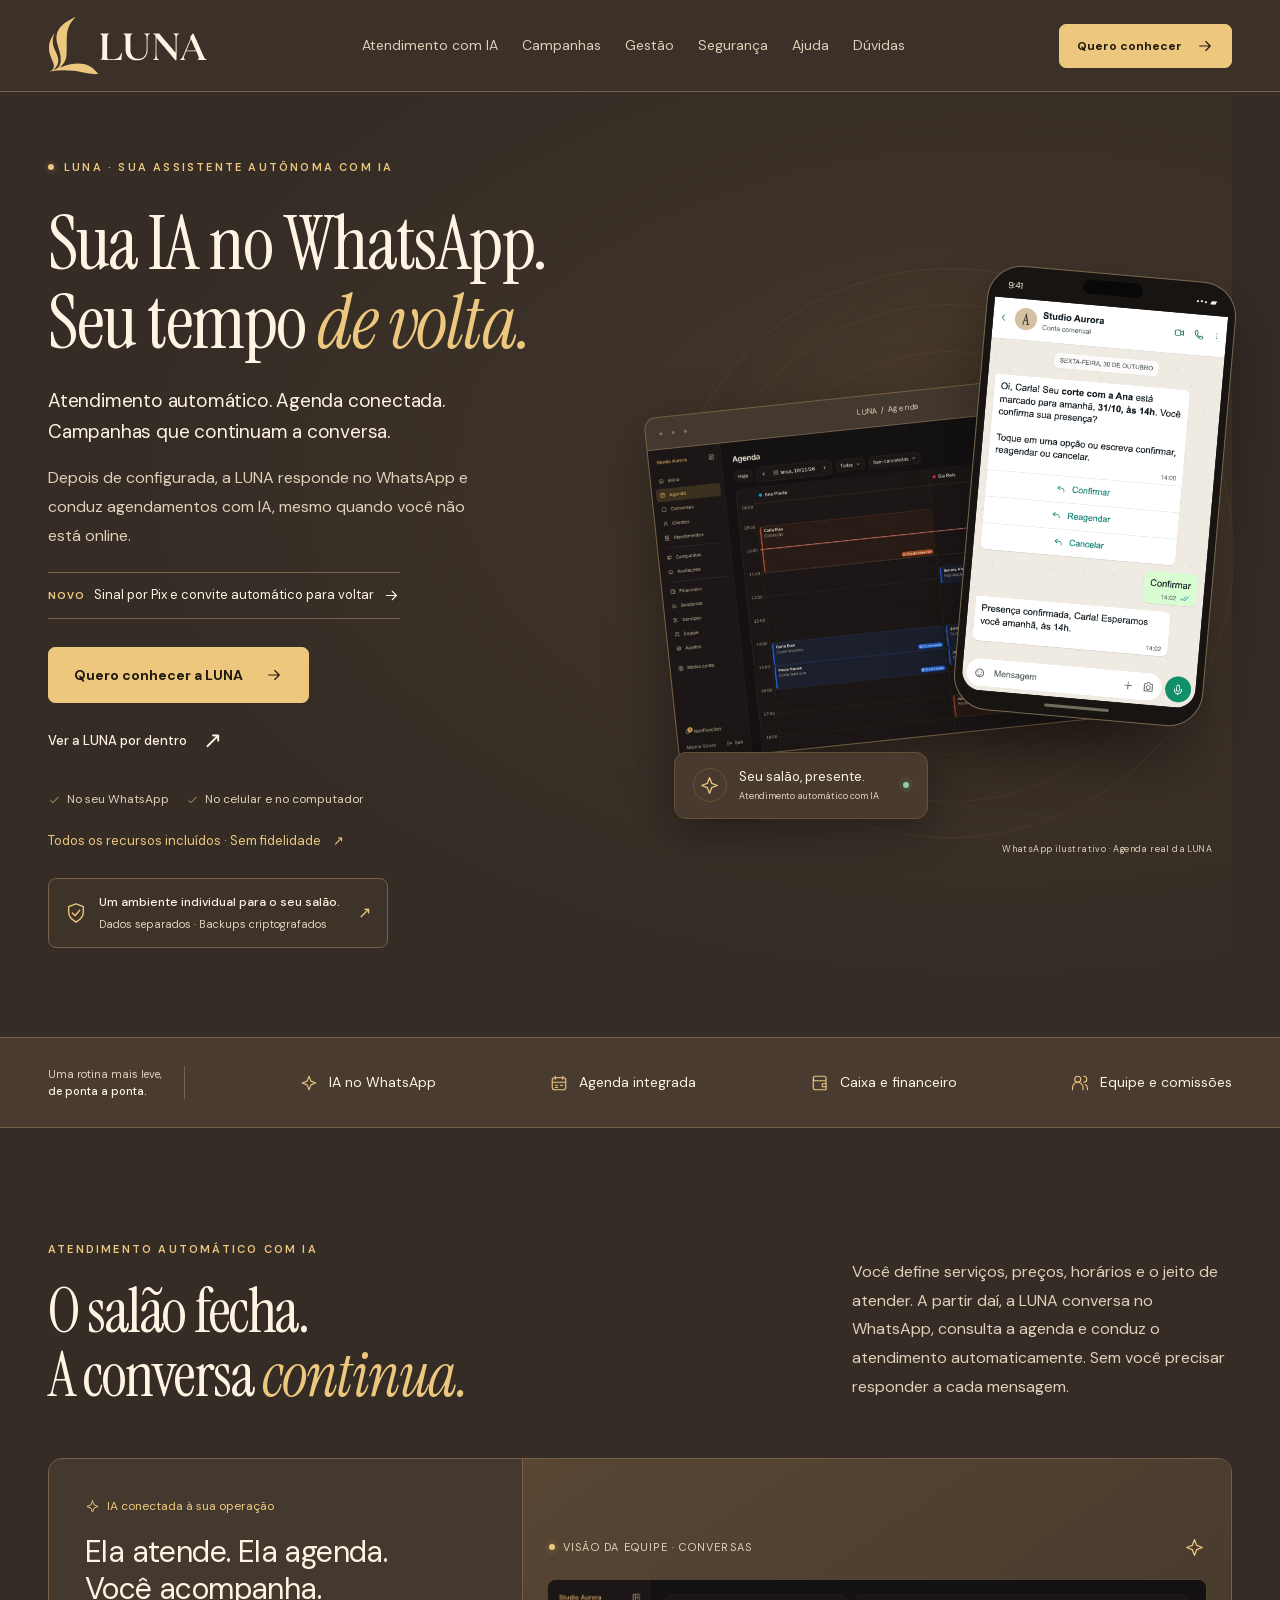
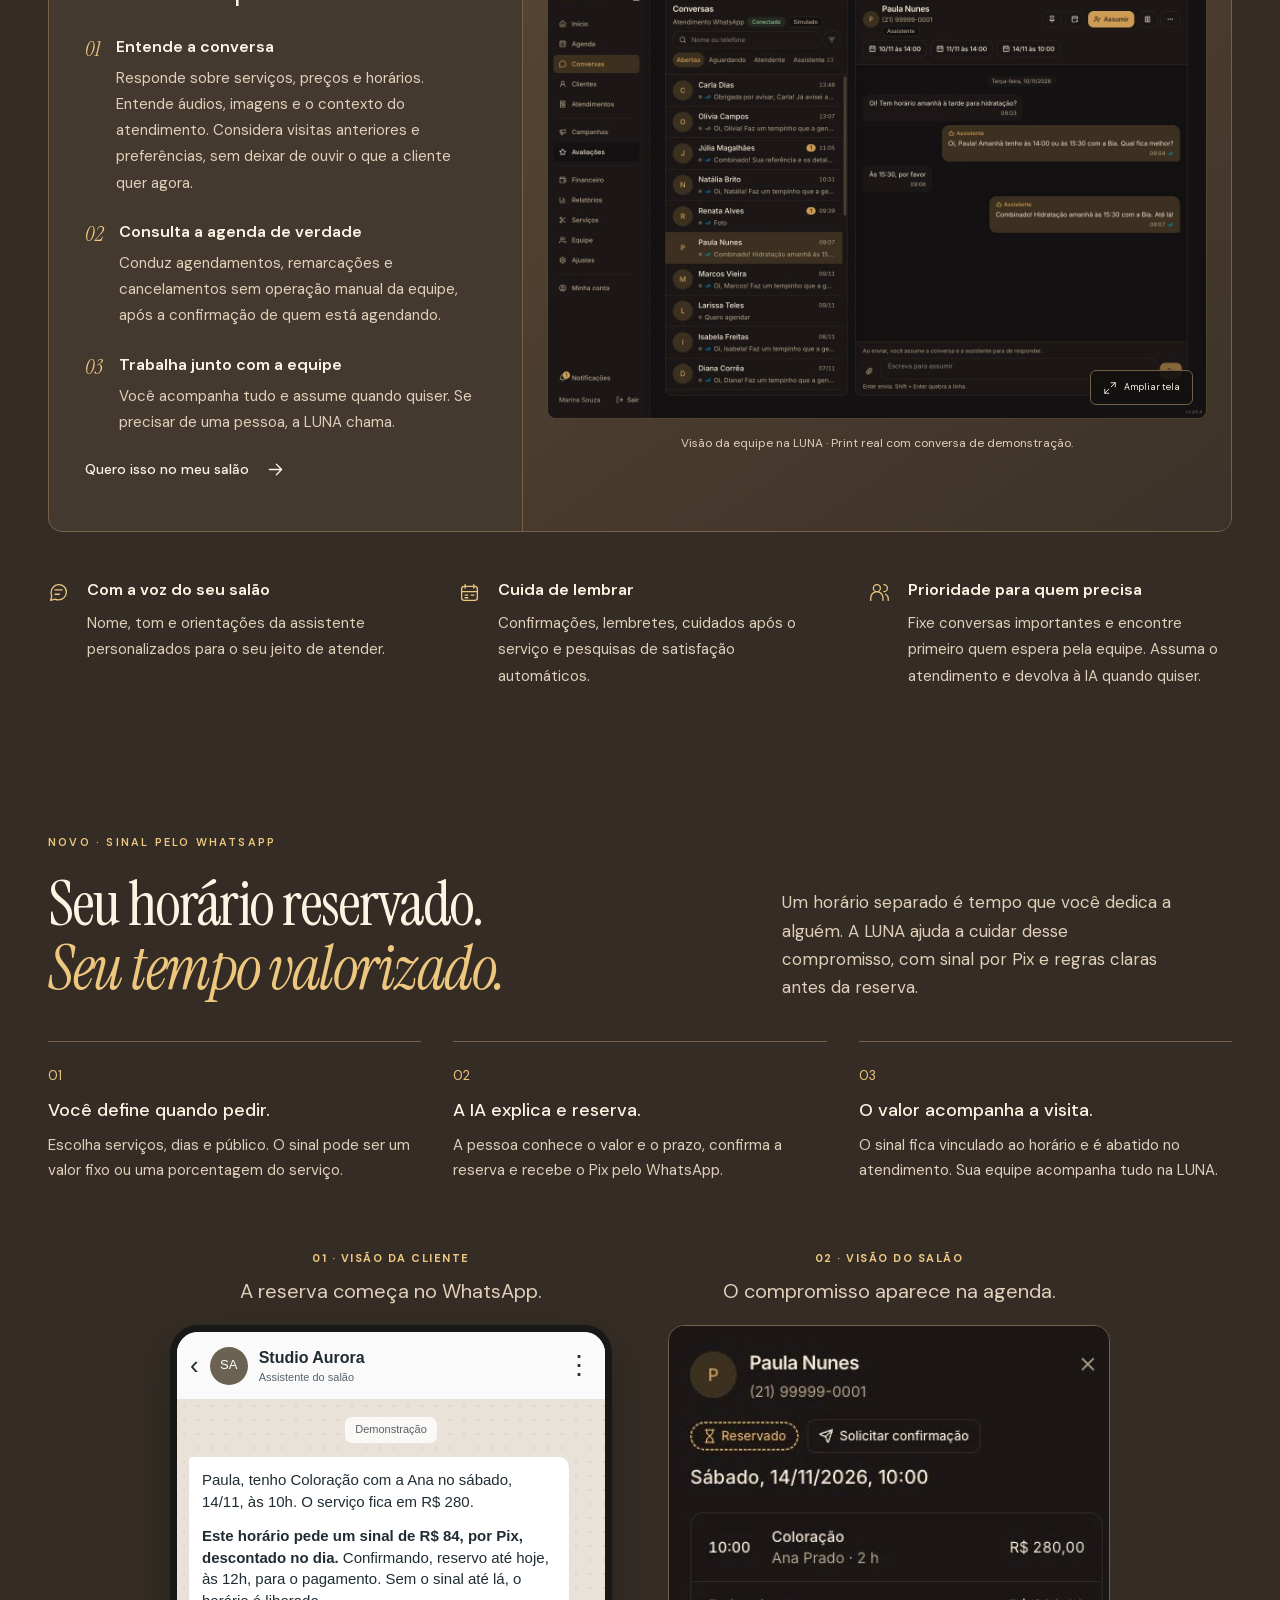
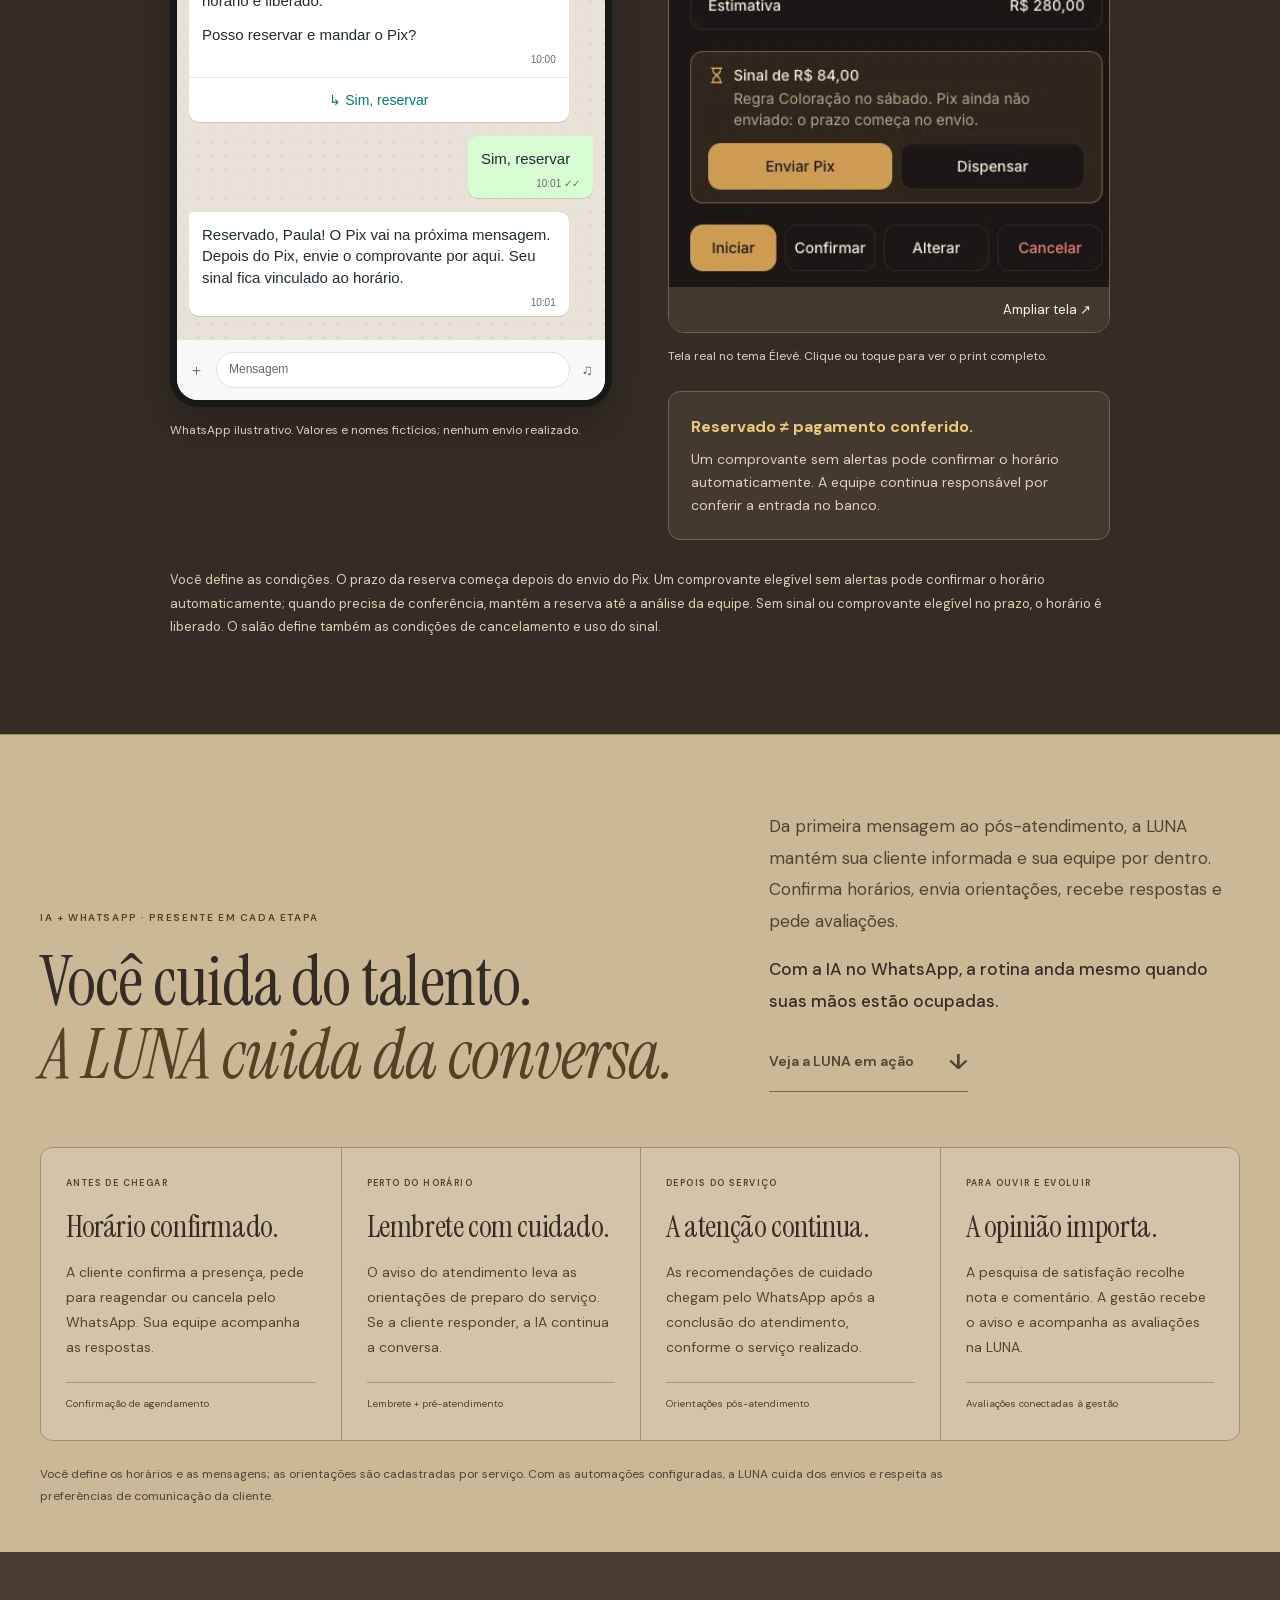
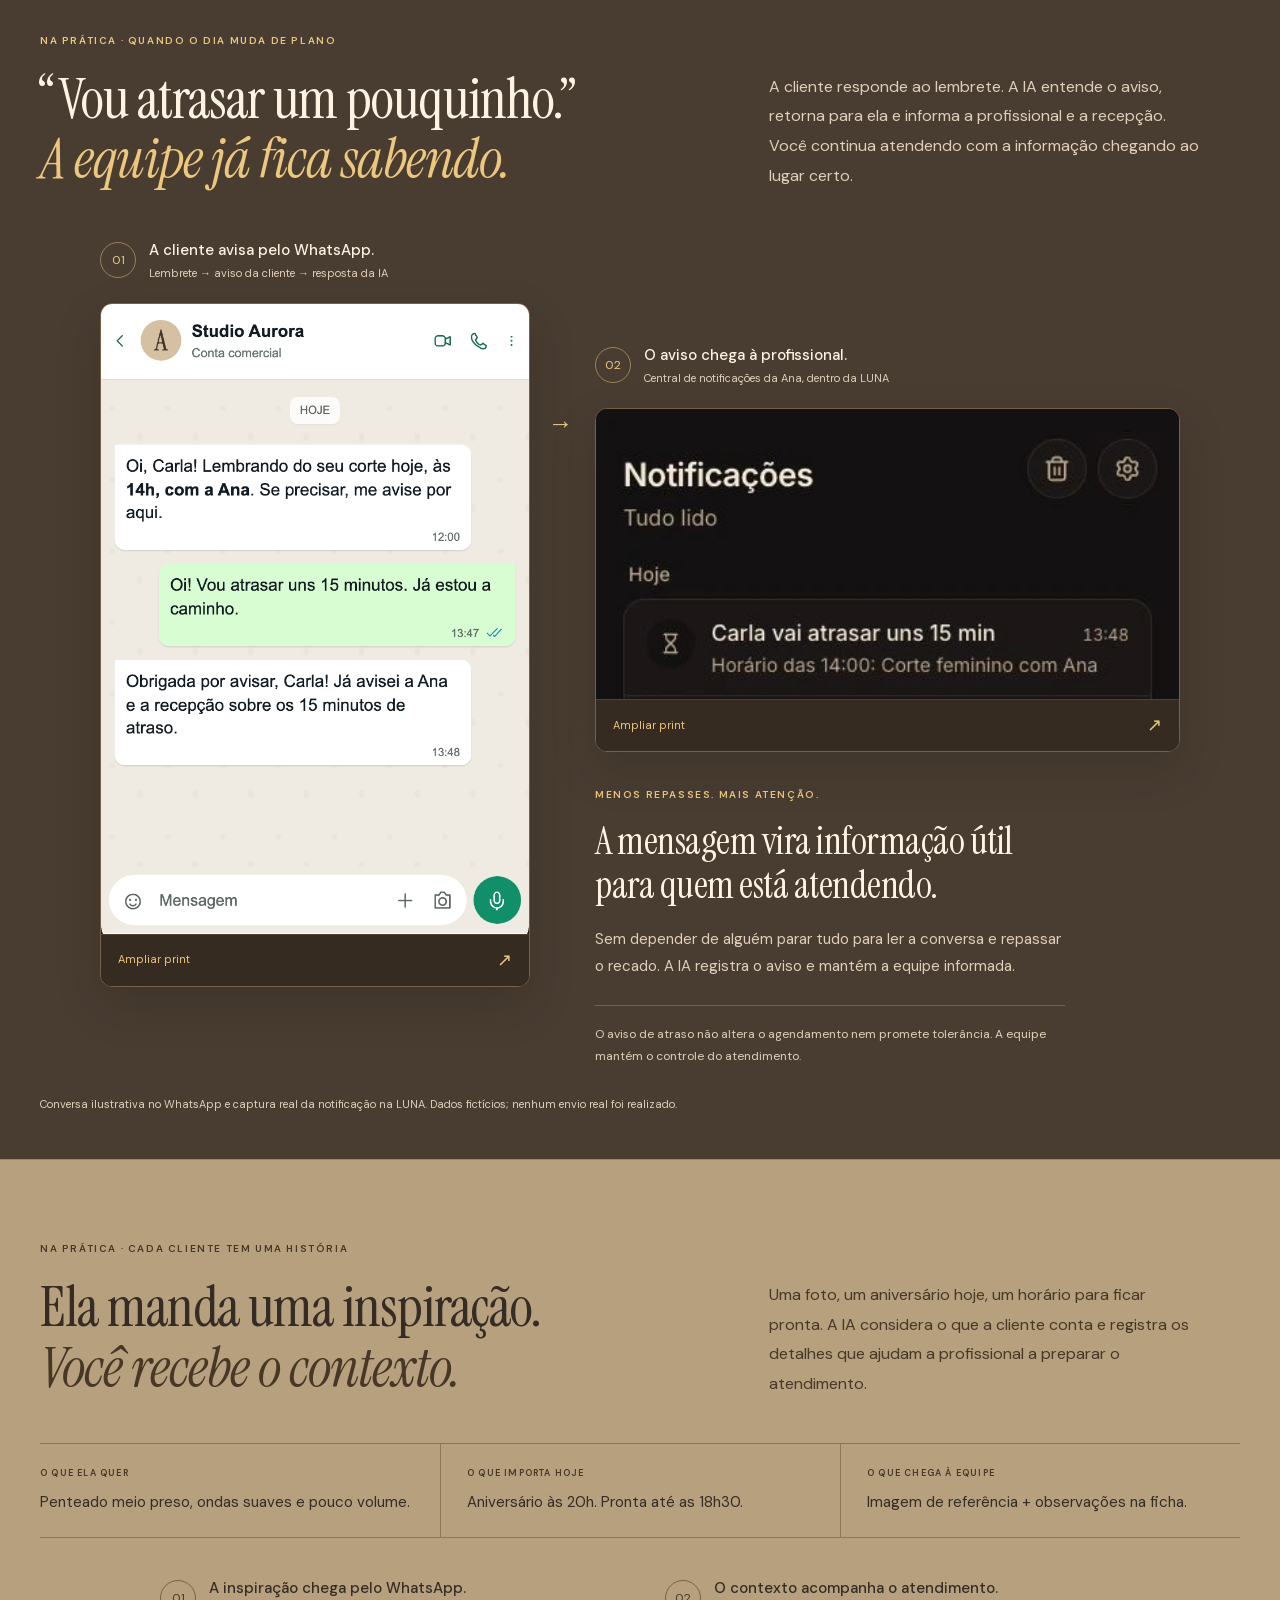
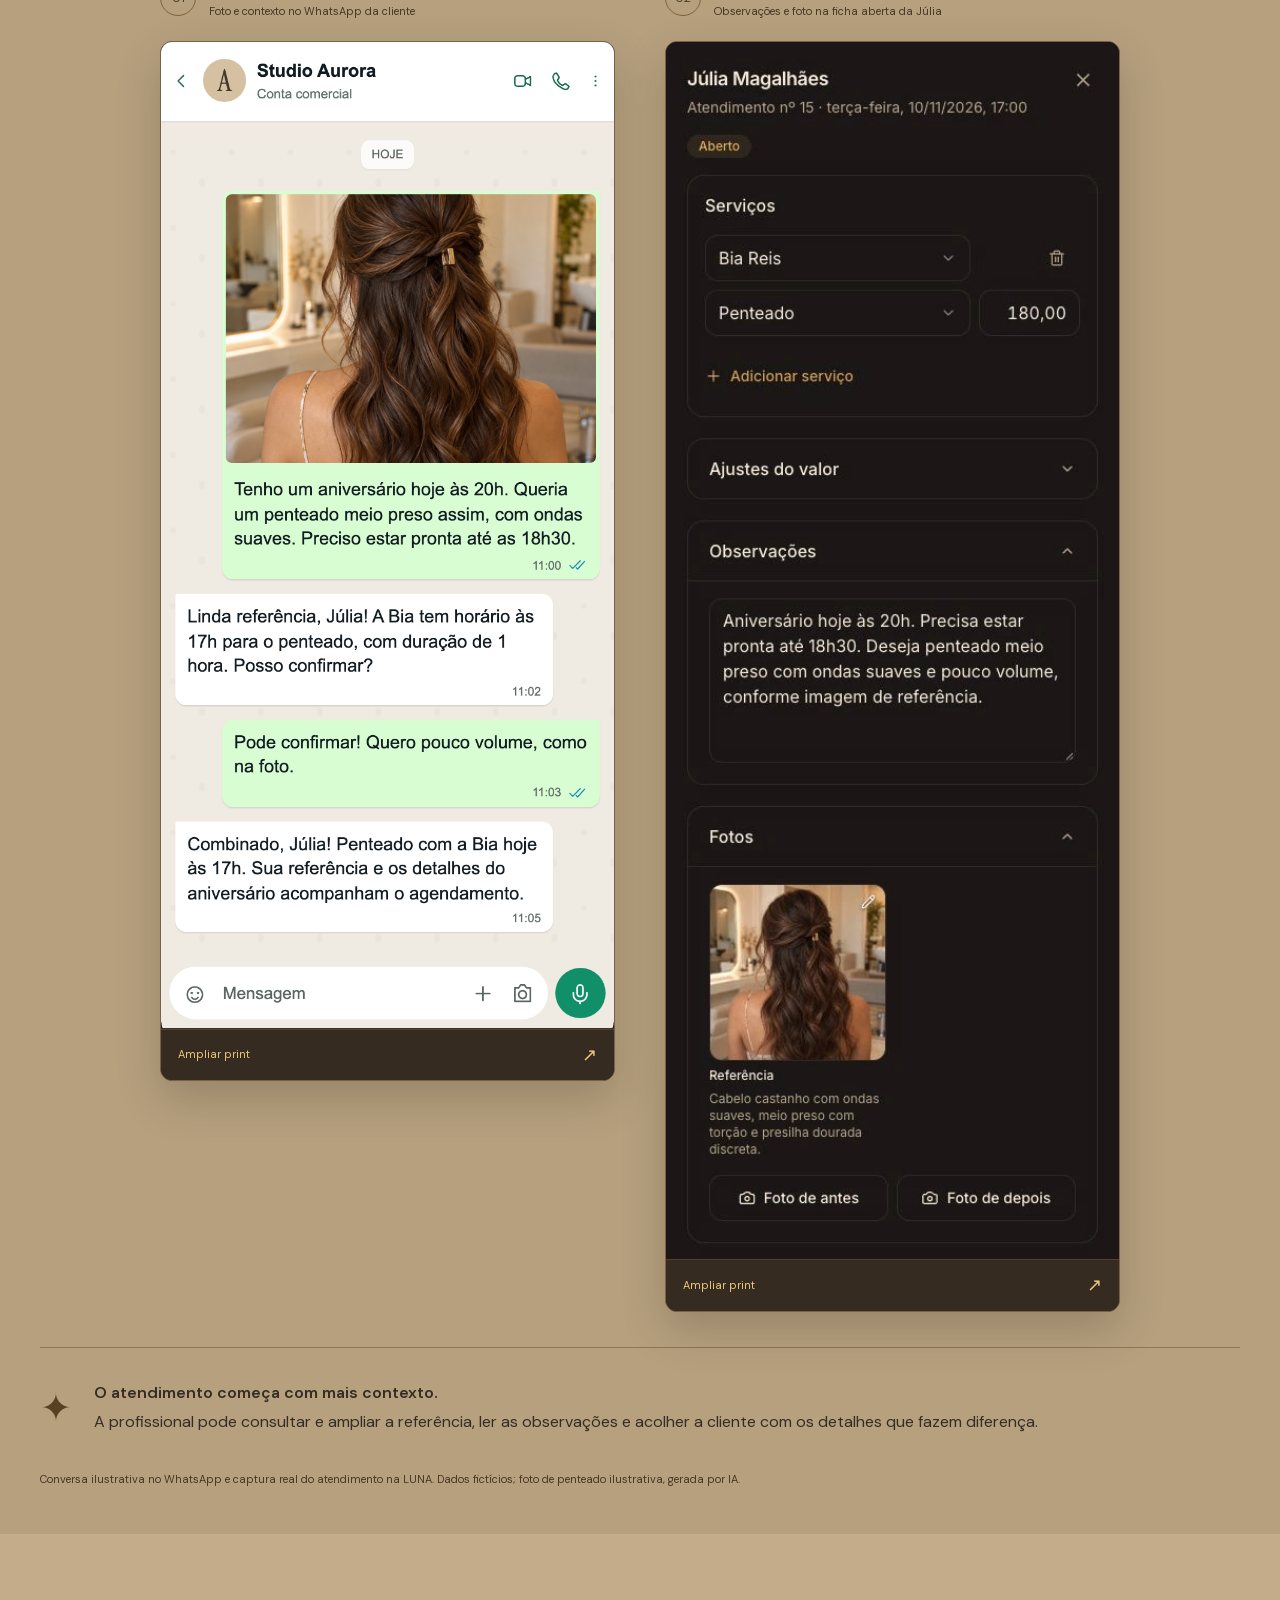
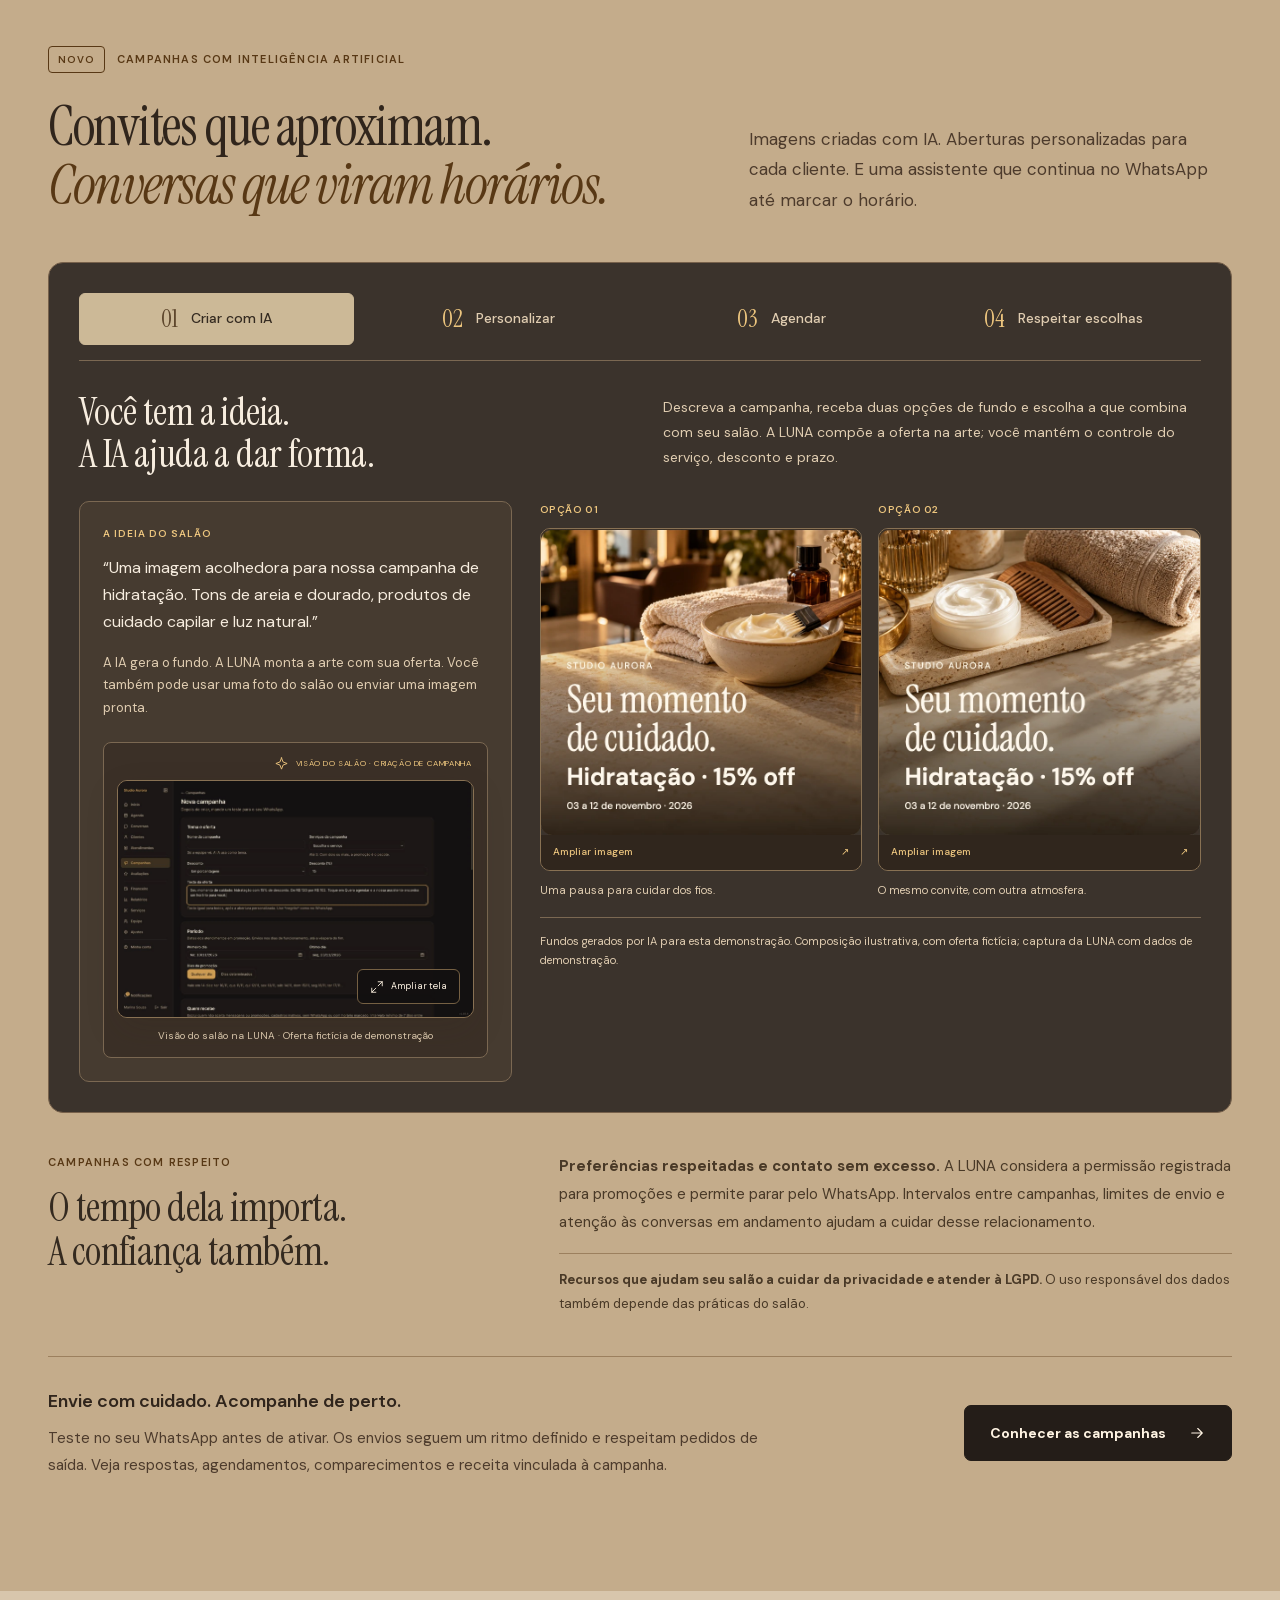
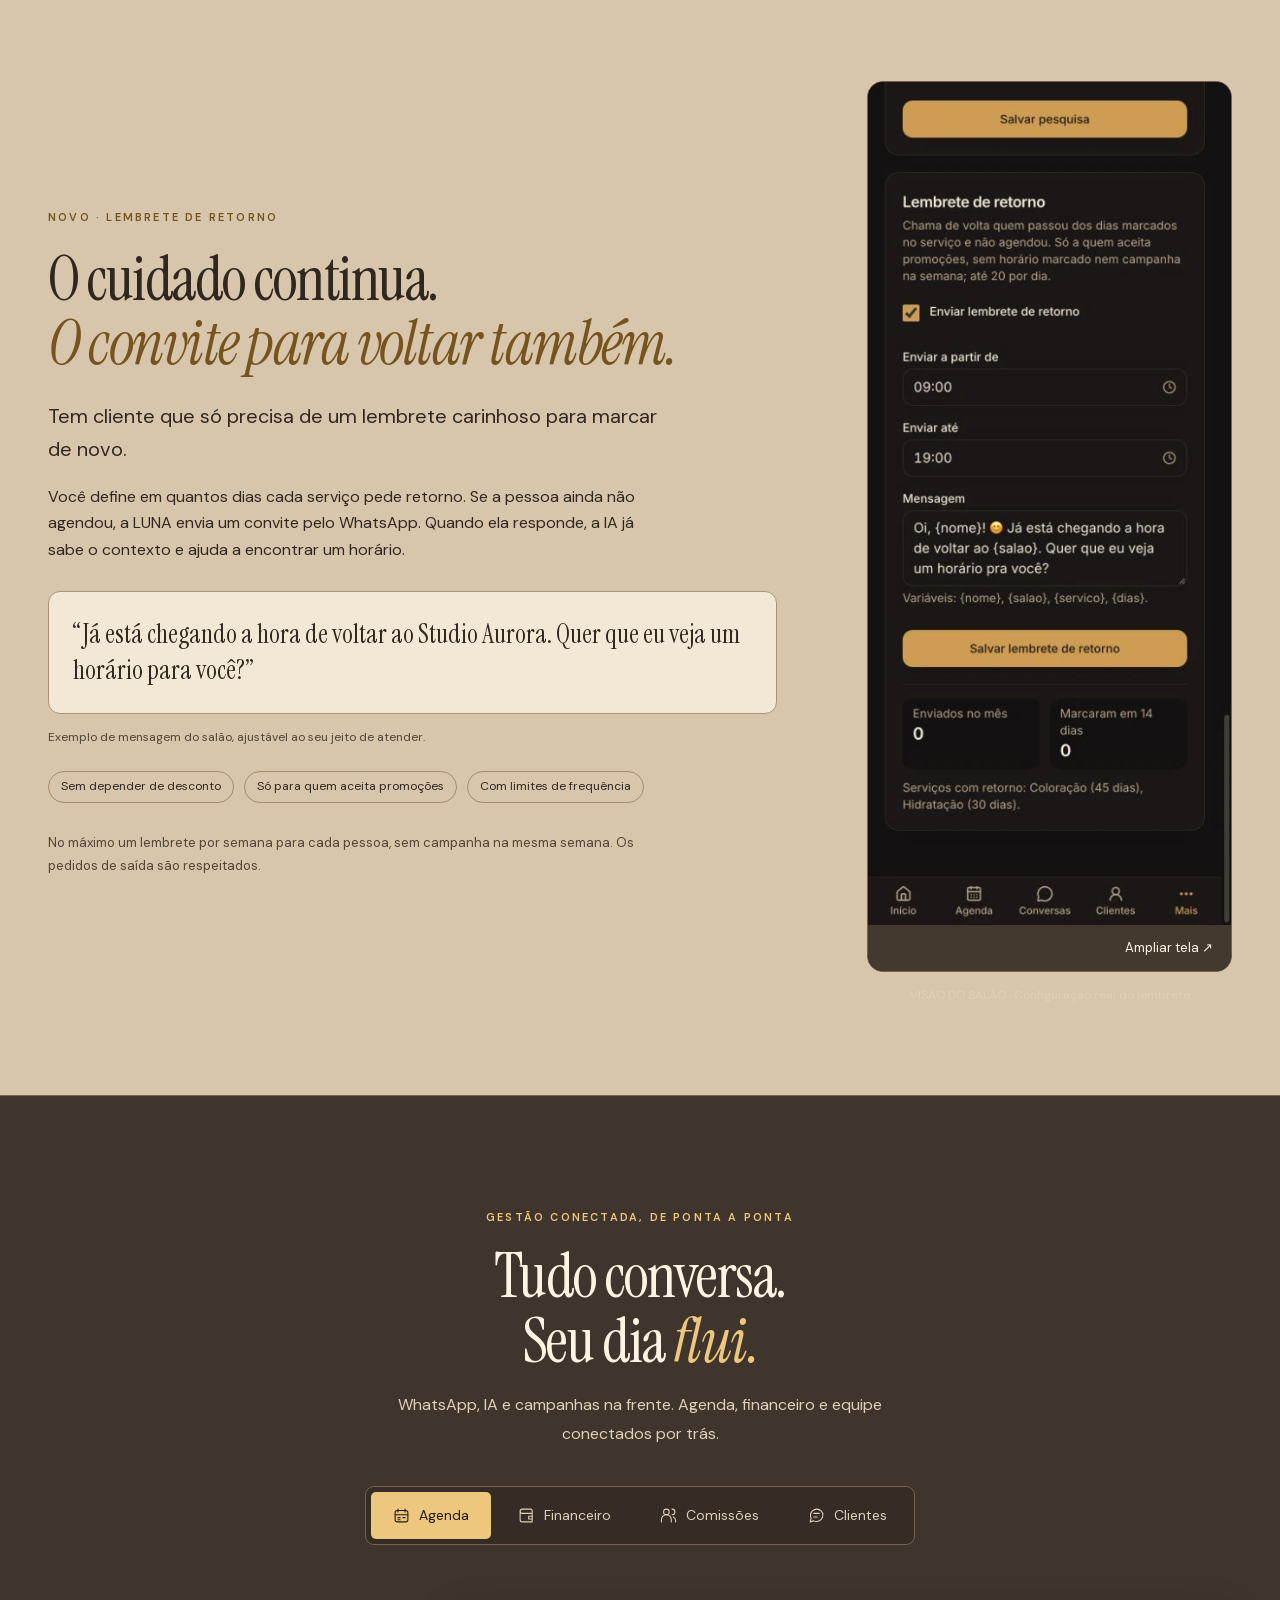
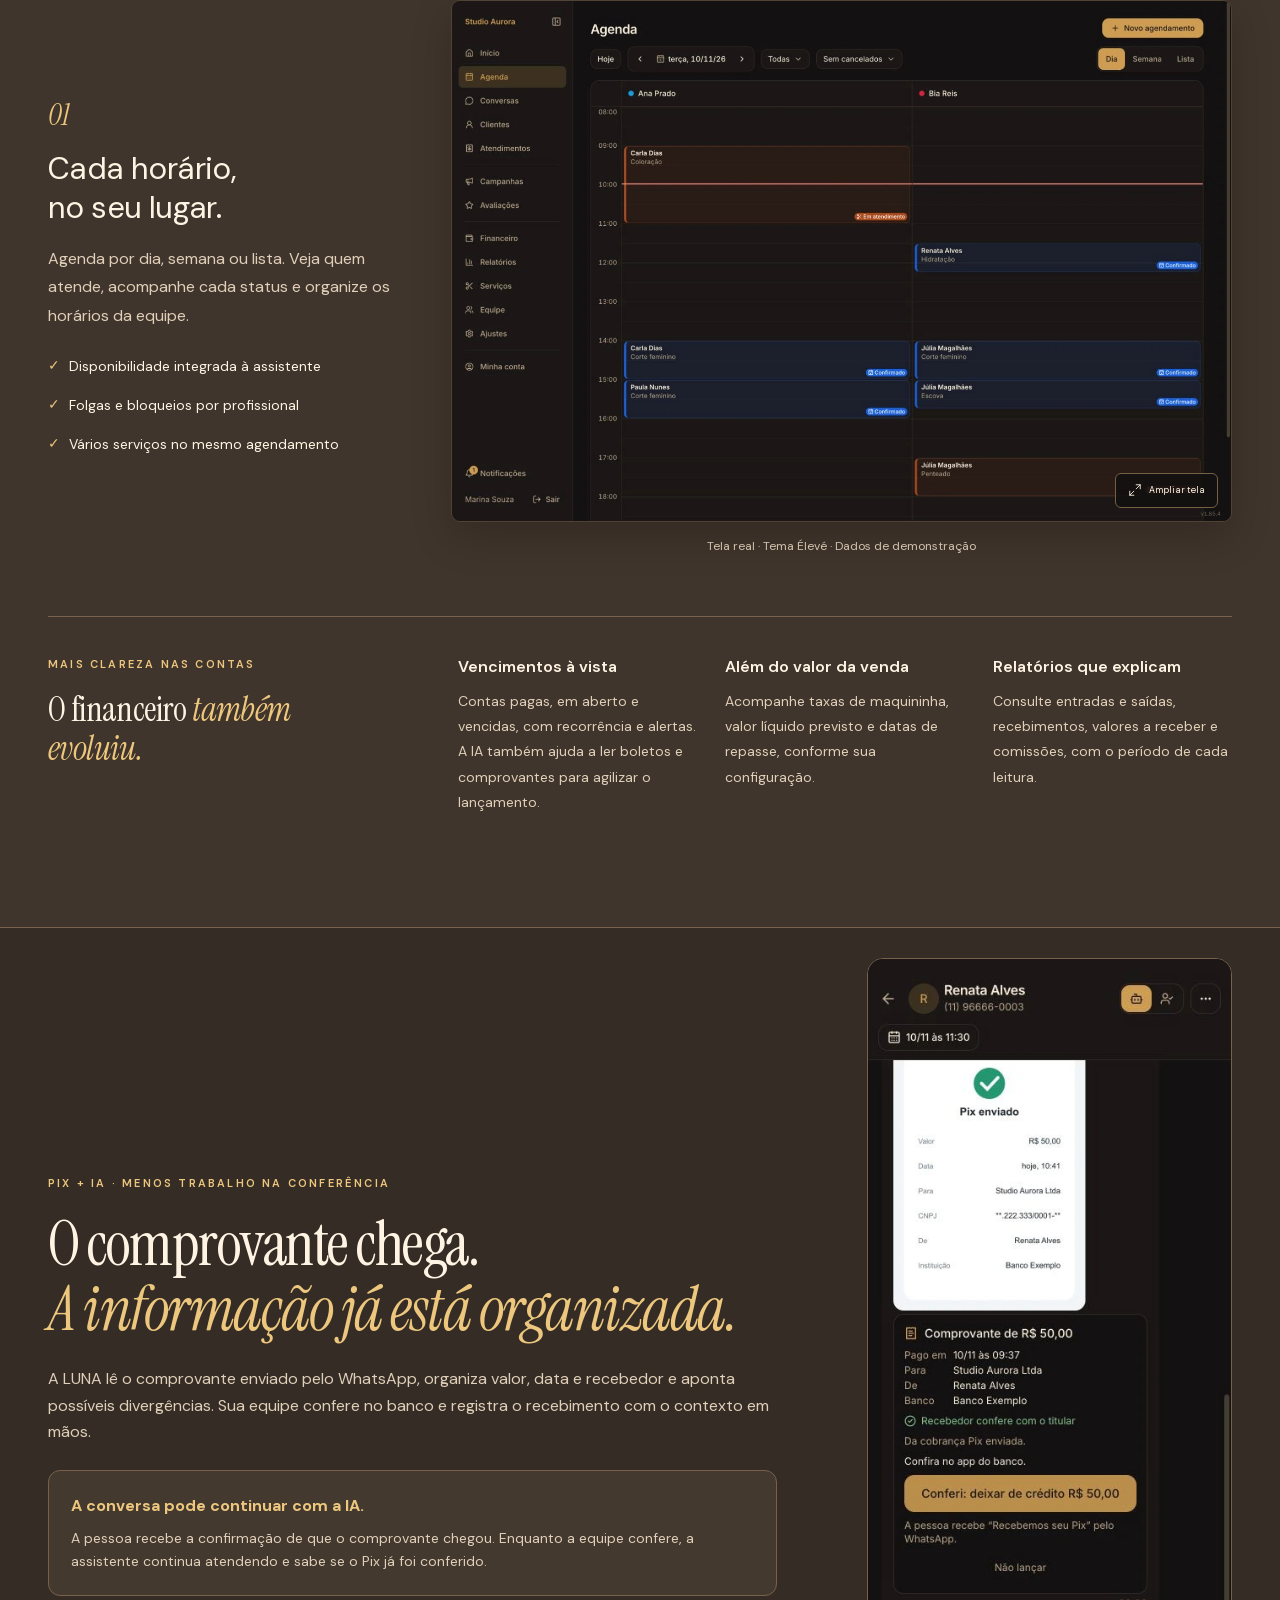
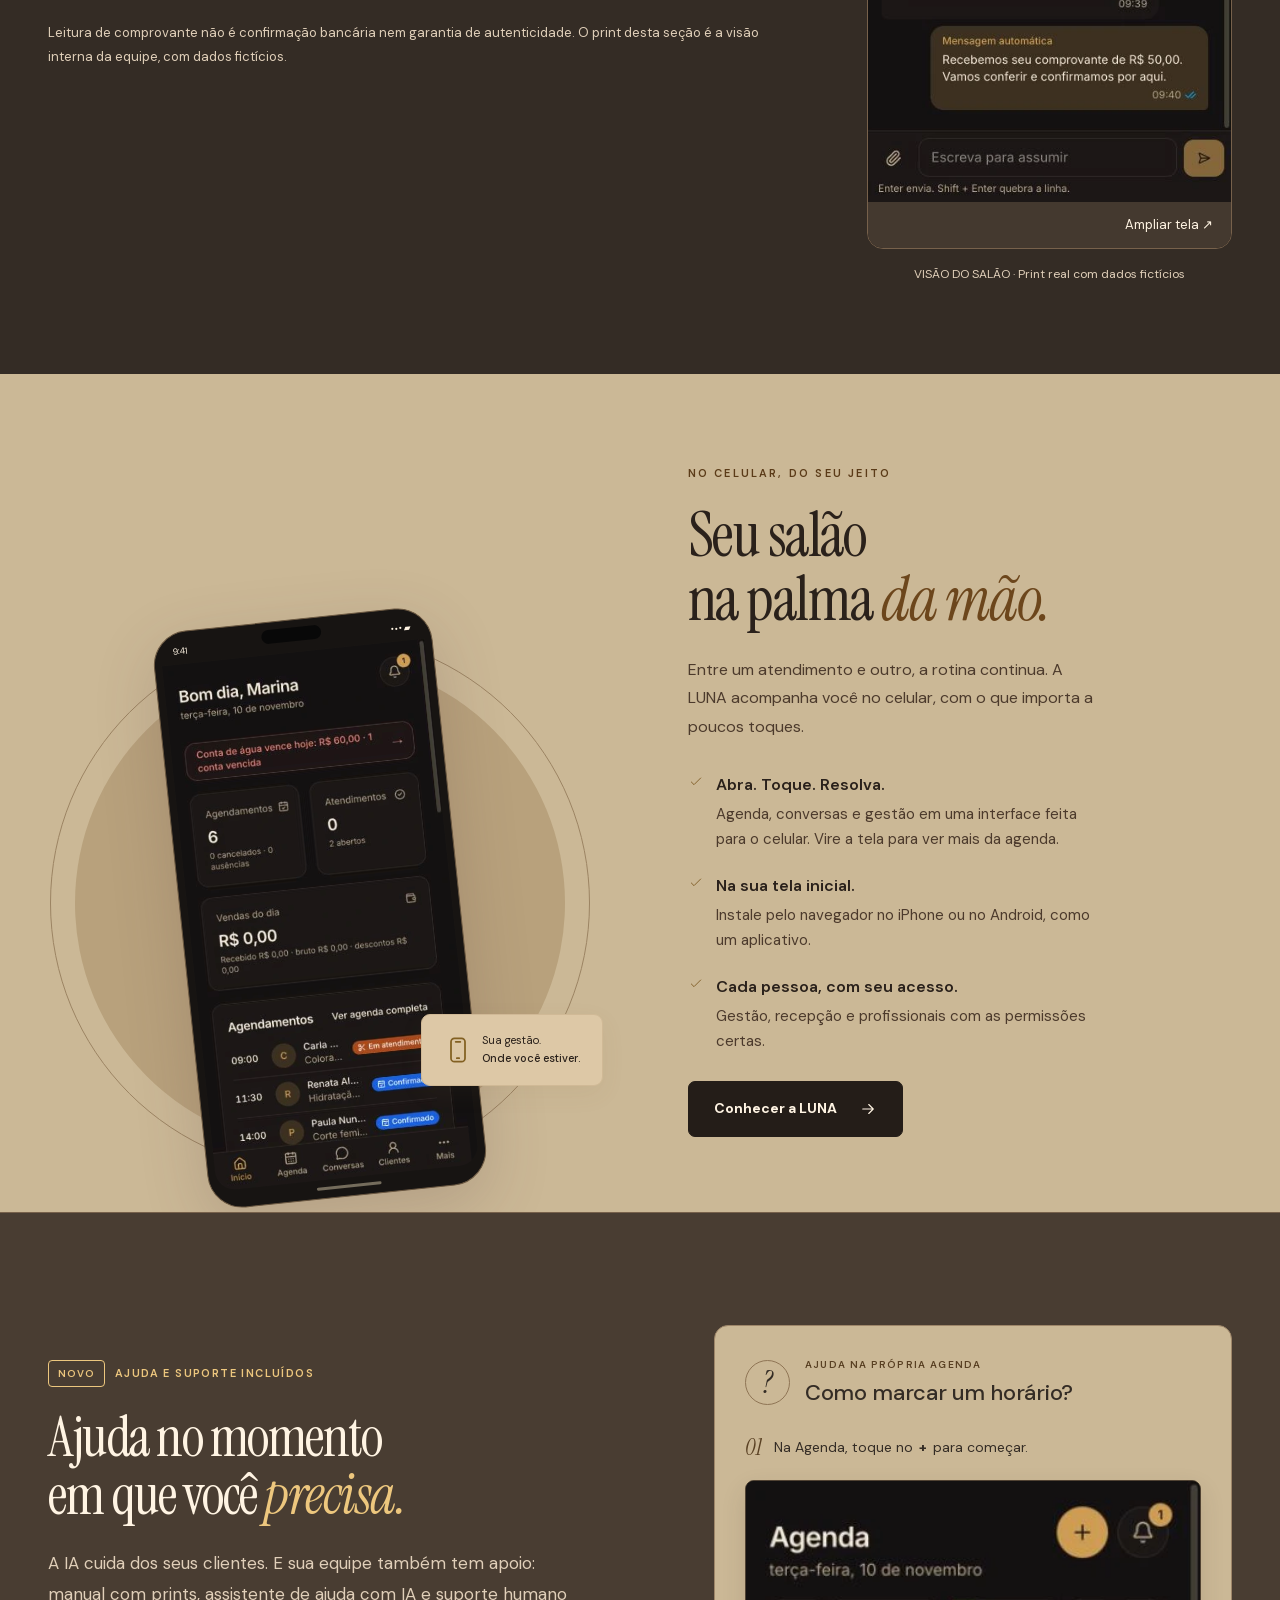
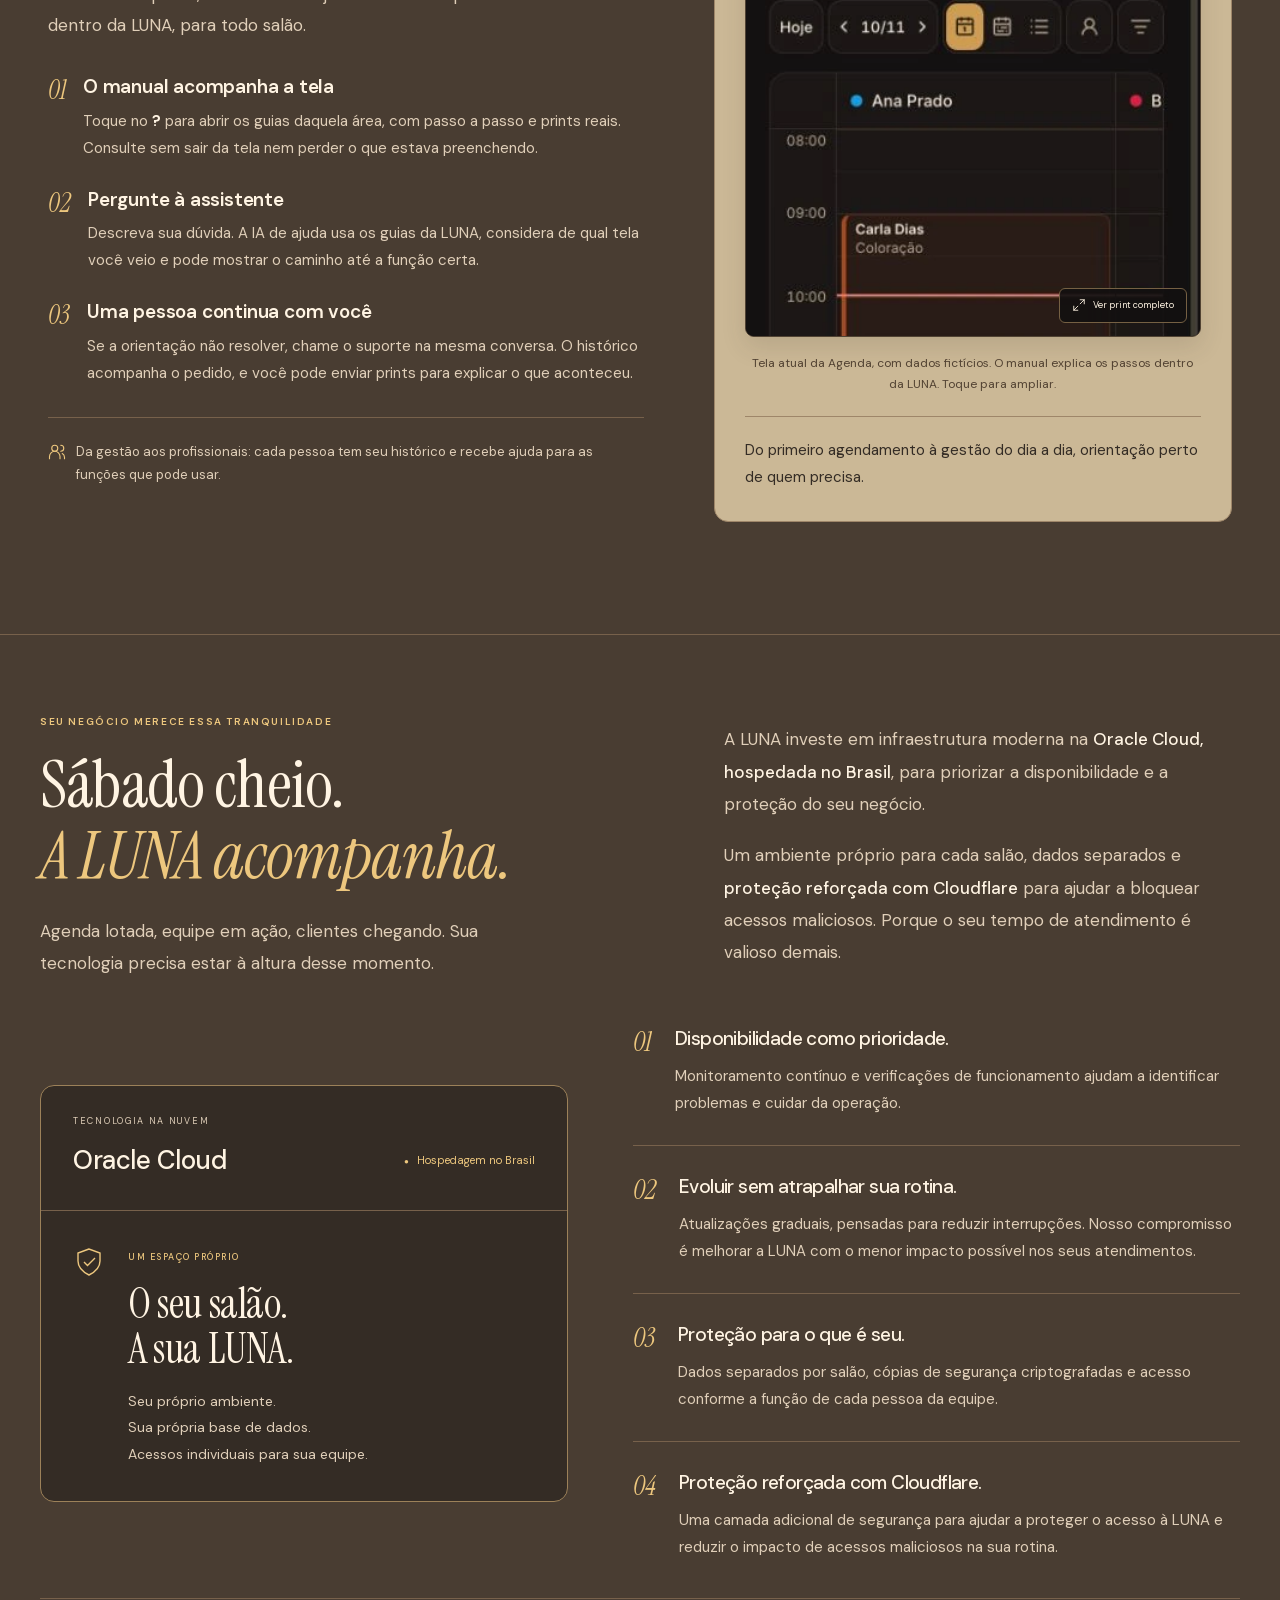
==== commit 1ecdfc42: "feat: destaca sinal e retorno com capturas atuais do Luna" ====
--- a/index.html
+++ b/index.html
@@ -6,14 +6,14 @@
   <meta name="theme-color" content="#342c25">
   <title>LUNA — Seu salão, com inteligência.</title>
   <meta name="description" content="IA no WhatsApp, campanhas e gestão do salão conectadas. Todos os recursos incluídos, suporte integrado e contratação sem fidelidade ou multa por cancelamento.">
-  <link rel="canonical" href="https://luna.cometki.app/">
+  <link rel="canonical" href="https://meuluna.com/">
   <meta property="og:type" content="website">
   <meta property="og:locale" content="pt_BR">
   <meta property="og:site_name" content="LUNA">
-  <meta property="og:url" content="https://luna.cometki.app/">
+  <meta property="og:url" content="https://meuluna.com/">
   <meta property="og:title" content="Sua IA no WhatsApp. Seu tempo de volta.">
   <meta property="og:description" content="Atenda, agende e convide clientes a voltar com IA no WhatsApp. A gestão do salão na palma da mão.">
-  <meta property="og:image" content="https://luna.cometki.app/assets/imagens/compartilhamento.png?v=1.2.0">
+  <meta property="og:image" content="https://meuluna.com/assets/imagens/compartilhamento.png?v=1.2.0">
   <meta property="og:image:alt" content="LUNA: inteligência artificial e gestão para o seu salão.">
   <meta name="twitter:card" content="summary_large_image">
   <link rel="icon" href="assets/imagens/marca/favicon.svg" type="image/svg+xml">
@@ -24,7 +24,9 @@
   <link rel="stylesheet" href="assets/css/site.css?v=1.2.0">
   <link rel="stylesheet" href="assets/css/comercial.css">
   <link rel="stylesheet" href="assets/css/campanhas.css">
+  <link rel="stylesheet" href="assets/css/novidades.css">
   <script src="assets/js/configuracao.js?v=1.3.2" defer></script>
+  <script src="assets/js/contato.js" defer></script>
   <script src="assets/js/site.js?v=1.3.2" defer></script>
 </head>
 <body>
@@ -51,7 +53,7 @@
   <header class="cabecalho">
     <div class="limite navegacao">
       <a class="marca" href="#inicio" aria-label="LUNA, início">
-        <img src="assets/imagens/marca/luna-horizontal.svg" width="160" height="59" alt="LUNA">
+        <img src="assets/imagens/marca/luna-horizontal.svg" width="1000" height="370" alt="LUNA">
       </a>
       <nav class="links-navegacao" id="menu" aria-label="Navegação principal">
         <a href="#inteligencia">Atendimento com IA</a>
@@ -73,7 +75,7 @@
         <h1 id="titulo">Sua IA no WhatsApp. <br>Seu tempo <em>de volta.</em></h1>
         <p class="introducao">Atendimento automático. Agenda conectada. <br>Campanhas que continuam a conversa.</p>
         <p class="abertura-descricao">Depois de configurada, a LUNA responde no WhatsApp e conduz agendamentos com IA, mesmo quando você não está online.</p>
-        <a class="novidade-hero" href="#campanhas"><span>NOVO</span> Campanhas com IA, da oferta ao agendamento <svg class="icone" aria-hidden="true"><use href="#seta"/></svg></a>
+        <a class="novidade-hero" href="#sinal"><span>NOVO</span> Sinal por Pix e convite automático para voltar <svg class="icone" aria-hidden="true"><use href="#seta"/></svg></a>
         <div class="abertura-acoes">
           <a class="botao contato acao-produto" id="cta-principal" href="https://wa.me/5567992938193?text=Ol%C3%A1!%20Quero%20conhecer%20a%20LUNA%20para%20o%20meu%20sal%C3%A3o." target="_blank" rel="noopener noreferrer">Quero conhecer a LUNA <svg class="icone" aria-hidden="true"><use href="#seta"/></svg></a>
           <a class="link-texto" href="#por-dentro">Ver a LUNA por dentro <span aria-hidden="true">↗</span></a>
@@ -86,11 +88,11 @@
         <div class="orbita" aria-hidden="true"></div>
         <div class="mini-agenda">
           <div class="barra-janela"><span class="pontos-janela" aria-hidden="true">● ● ●</span><span>LUNA / Agenda</span><svg class="icone" aria-hidden="true"><use href="#agenda"/></svg></div>
-          <img src="assets/imagens/agenda-desktop.webp?v=1.2.0" width="1440" height="960" alt="Agenda real da LUNA, no tema Élevé, com horários de Ana e Bia." fetchpriority="high">
+          <img src="assets/imagens/agenda-desktop.webp?v=1.2.0" width="1429" height="953" alt="Agenda real da LUNA, no tema Élevé, com horários de Ana e Bia." fetchpriority="high">
         </div>
         <figure class="telefone telefone-hero">
           <div class="telefone-topo" aria-hidden="true"><span>9:41</span><span class="ilha"></span><span>••• ▰</span></div>
-          <img src="assets/imagens/whatsapp-confirmacao.png" width="756" height="1272" alt="Simulação do WhatsApp da cliente com os botões Confirmar, Reagendar e Cancelar." fetchpriority="high">
+          <img src="assets/imagens/whatsapp-confirmacao.png" width="756" height="1274" alt="Simulação do WhatsApp da cliente com os botões Confirmar, Reagendar e Cancelar." fetchpriority="high">
           <div class="telefone-base" aria-hidden="true"></div>
         </figure>
         <div class="selo-ia"><span class="selo-icone"><svg class="icone" aria-hidden="true"><use href="#brilho"/></svg></span><div>Seu salão, presente.<small>Atendimento automático com IA</small></div><span class="ponto"></span></div>
@@ -118,7 +120,7 @@
           <span class="etiqueta"><svg class="icone" aria-hidden="true"><use href="#brilho"/></svg> IA conectada à sua operação</span>
           <h3>Ela atende. Ela agenda. <br>Você acompanha.</h3>
           <ol class="passos-ia">
-            <li><span>01</span><div><h4>Entende a conversa</h4><p>Responde sobre serviços, preços e horários. Entende áudios, imagens e o contexto do atendimento.</p></div></li>
+            <li><span>01</span><div><h4>Entende a conversa</h4><p>Responde sobre serviços, preços e horários. Entende áudios, imagens e o contexto do atendimento. Considera visitas anteriores e preferências, sem deixar de ouvir o que a cliente quer agora.</p></div></li>
             <li><span>02</span><div><h4>Consulta a agenda de verdade</h4><p>Conduz agendamentos, remarcações e cancelamentos sem operação manual da equipe, após a confirmação de quem está agendando.</p></div></li>
             <li><span>03</span><div><h4>Trabalha junto com a equipe</h4><p>Você acompanha tudo e assume quando quiser. Se precisar de uma pessoa, a LUNA chama.</p></div></li>
           </ol>
@@ -126,7 +128,7 @@
         </div>
         <figure class="ia-print">
           <div class="cabecalho-print"><span class="ponto"></span><span>VISÃO DA EQUIPE · CONVERSAS</span><svg class="icone" aria-hidden="true"><use href="#brilho"/></svg></div>
-          <button class="ampliavel" data-imagem="conversas" data-titulo="Conversas acompanhadas pela equipe na LUNA" aria-label="Ampliar painel de conversas da equipe na LUNA">
+          <button class="ampliavel" data-imagem="conversas" data-titulo="Conversas acompanhadas pela equipe na LUNA" aria-label="Ampliar painel de conversas da equipe na LUNA" data-procedencia="Interface real da LUNA 1.85.4 · Tema Élevé · Dados fictícios">
             <picture><source media="(max-width: 700px)" srcset="assets/imagens/conversas-celular.webp?v=1.2.0"><img src="assets/imagens/conversas-desktop.webp?v=1.2.0" alt="Painel de conversas do LUNA, com a assistente confirmando um agendamento e a opção de a equipe assumir." width="1440" height="960" loading="lazy"></picture>
             <span class="ampliar"><svg class="icone" aria-hidden="true"><use href="#ampliar"/></svg><span>Ampliar tela</span></span>
           </button>
@@ -139,6 +141,19 @@
         <div><svg class="icone" aria-hidden="true"><use href="#equipe"/></svg><h3>Prioridade para quem precisa</h3><p>Fixe conversas importantes e encontre primeiro quem espera pela equipe. Assuma o atendimento e devolva à IA quando quiser.</p></div>
       </div>
     </section>
+
+    <section class="limite novo-sinal" id="sinal" aria-labelledby="titulo-sinal">
+<div class="novo-abertura"><div><p class="sobretitulo">NOVO · SINAL PELO WHATSAPP</p><h2 id="titulo-sinal">Seu horário reservado. <br><em>Seu tempo valorizado.</em></h2></div><p>Um horário separado é tempo que você dedica a alguém. A LUNA ajuda a cuidar desse compromisso, com sinal por Pix e regras claras antes da reserva.</p></div>
+<div class="novo-beneficios"><article><span>01</span><h3>Você define quando pedir.</h3><p>Escolha serviços, dias e público. O sinal pode ser um valor fixo ou uma porcentagem do serviço.</p></article><article><span>02</span><h3>A IA explica e reserva.</h3><p>A pessoa conhece o valor e o prazo, confirma a reserva e recebe o Pix pelo WhatsApp.</p></article><article><span>03</span><h3>O valor acompanha a visita.</h3><p>O sinal fica vinculado ao horário e é abatido no atendimento. Sua equipe acompanha tudo na LUNA.</p></article></div>
+<div class="novo-jornada">
+<figure class="novo-experiencia"><figcaption><b>01 · VISÃO DA CLIENTE</b><span>A reserva começa no WhatsApp.</span></figcaption>
+<div class="novo-whatsapp" aria-label="Conversa ilustrativa no WhatsApp da Paula">
+<div class="novo-whats-cabecalho"><span aria-hidden="true">‹</span><div class="novo-avatar" aria-hidden="true">SA</div><div><strong>Studio Aurora</strong><small>Assistente do salão</small></div><span aria-hidden="true">⋮</span></div>
+<div class="novo-mensagens"><div class="novo-dia">Demonstração</div><div class="novo-balao"><p>Paula, tenho Coloração com a Ana no sábado, 14/11, às 10h. O serviço fica em R$ 280.</p><p><strong>Este horário pede um sinal de R$ 84, por Pix, descontado no dia.</strong> Confirmando, reservo até hoje, às 12h, para o pagamento. Sem o sinal até lá, o horário é liberado.</p><p>Posso reservar e mandar o Pix?</p><small>10:00</small><div class="novo-botao-whats">↳ Sim, reservar</div></div><div class="novo-balao novo-enviada"><p>Sim, reservar</p><small>10:01 ✓✓</small></div><div class="novo-balao"><p>Reservado, Paula! O Pix vai na próxima mensagem. Depois do Pix, envie o comprovante por aqui. Seu sinal fica vinculado ao horário.</p><small>10:01</small></div></div>
+<div class="novo-whats-base">＋ <span>Mensagem</span> ♫</div></div><p class="novo-legenda">WhatsApp ilustrativo. Valores e nomes fictícios; nenhum envio realizado.</p></figure>
+<figure class="novo-resultado"><figcaption><b>02 · VISÃO DO SALÃO</b><span>O compromisso aparece na agenda.</span></figcaption><button type="button" class="ampliavel print-ampliavel novo-captura" data-titulo="Reserva com sinal na agenda da LUNA" aria-label="Ampliar reserva com sinal na agenda da luna" data-procedencia="Interface real da LUNA 1.85.4 · Tema Élevé · Dados fictícios"><img src="assets/imagens/sinal-reserva.webp" width="416" height="530" alt="Print real da LUNA: horário de Paula no sábado 14 de novembro às 10h, Coloração com Ana, reservado, sinal de 84 reais e botões Enviar Pix e Dispensar." loading="lazy"><span class="novo-ampliar">Ampliar tela ↗</span></button><p class="novo-legenda">Tela real no tema Élevé. Clique ou toque para ver o print completo.</p><div class="novo-resumo"><strong>Reservado ≠ pagamento conferido.</strong><p>Um comprovante sem alertas pode confirmar o horário automaticamente. A equipe continua responsável por conferir a entrada no banco.</p></div></figure>
+</div><p class="novo-nota">Você define as condições. O prazo da reserva começa depois do envio do Pix. Um comprovante elegível sem alertas pode confirmar o horário automaticamente; quando precisa de conferência, mantém a reserva até a análise da equipe. Sem sinal ou comprovante elegível no prazo, o horário é liberado. O salão define também as condições de cancelamento e uso do sinal.</p>
+</section>
 
     <div class="lancamento">
 <section class="cuidado" aria-labelledby="titulo-cuidado">
@@ -162,13 +177,13 @@
         <div class="atraso-demonstracao">
           <figure class="print print-conversa">
             <figcaption><span class="numero-etapa">01</span><div><strong>A cliente avisa pelo WhatsApp.</strong><span>Lembrete → aviso da cliente → resposta da IA</span></div></figcaption>
-            <button type="button" data-titulo="Ampliar conversa ilustrativa no WhatsApp da Carla" class="ampliavel print-ampliavel" aria-label="Ampliar conversa ilustrativa no WhatsApp da Carla"><img src="assets/imagens/whatsapp-atraso.png" width="756" height="1110" loading="lazy" alt="Simulação visual do WhatsApp da cliente: lembrete do corte às 14h, Carla avisa 15 minutos de atraso e a assistente responde que avisou a Ana e a recepção."><span class="comando-ampliar">Ampliar print <span aria-hidden="true">↗</span></span></button>
+            <button type="button" data-titulo="Ampliar conversa ilustrativa no WhatsApp da Carla" class="ampliavel print-ampliavel" aria-label="Ampliar conversa ilustrativa no WhatsApp da Carla" data-procedencia="WhatsApp ilustrativo · Conversa roteirizada com dados fictícios"><img src="assets/imagens/whatsapp-atraso.png" width="756" height="1112" loading="lazy" alt="Simulação visual do WhatsApp da cliente: lembrete do corte às 14h, Carla avisa 15 minutos de atraso e a assistente responde que avisou a Ana e a recepção."><span class="comando-ampliar">Ampliar print <span aria-hidden="true">↗</span></span></button>
           </figure>
           <div class="atraso-resultado">
             <span class="conexao" aria-hidden="true">→</span>
             <figure class="print print-notificacao">
               <figcaption><span class="numero-etapa">02</span><div><strong>O aviso chega à profissional.</strong><span>Central de notificações da Ana, dentro da LUNA</span></div></figcaption>
-              <button type="button" data-titulo="Ampliar notificação de atraso recebida pela profissional" class="ampliavel print-ampliavel" aria-label="Ampliar notificação de atraso recebida pela profissional"><img src="assets/imagens/atraso-notificacao-detalhe.png" width="860" height="430" loading="lazy" alt="Notificação real no perfil da profissional: Carla vai atrasar uns 15 min. Horário das 14:00: Corte feminino com Ana."><span class="comando-ampliar">Ampliar print <span aria-hidden="true">↗</span></span></button>
+              <button type="button" data-titulo="Ampliar notificação de atraso recebida pela profissional" class="ampliavel print-ampliavel" aria-label="Ampliar notificação de atraso recebida pela profissional" data-procedencia="Interface real da LUNA 1.85.4 · Tema Élevé · Dados fictícios"><img src="assets/imagens/atraso-notificacao-detalhe.webp" width="430" height="214" loading="lazy" alt="Notificação real no perfil da profissional: Carla vai atrasar uns 15 min. Horário das 14:00: Corte feminino com Ana."><span class="comando-ampliar">Ampliar print <span aria-hidden="true">↗</span></span></button>
             </figure>
             <div class="beneficio"><p class="sobretitulo">MENOS REPASSES. MAIS ATENÇÃO.</p><h3>A mensagem vira informação útil para quem está atendendo.</h3><p>Sem depender de alguém parar tudo para ler a conversa e repassar o recado. A IA registra o aviso e mantém a equipe informada.</p><p class="detalhe-beneficio">O aviso de atraso não altera o agendamento nem promete tolerância. A equipe mantém o controle do atendimento.</p></div>
           </div>
@@ -181,8 +196,8 @@
         <div class="jornada-abertura"><div><p class="sobretitulo">NA PRÁTICA · CADA CLIENTE TEM UMA HISTÓRIA</p><h2 id="titulo-referencia">Ela manda uma inspiração. <br> <em>Você recebe o contexto.</em></h2></div><p>Uma foto, um aniversário hoje, um horário para ficar pronta. A IA considera o que a cliente conta e registra os detalhes que ajudam a profissional a preparar o atendimento.</p></div>
         <div class="contexto-resumo" aria-label="Informações que acompanham o atendimento"><p><span>O QUE ELA QUER</span>Penteado meio preso, ondas suaves e pouco volume.</p><p><span>O QUE IMPORTA HOJE</span>Aniversário às 20h. Pronta até as 18h30.</p><p><span>O QUE CHEGA À EQUIPE</span>Imagem de referência + observações na ficha.</p></div>
         <div class="referencia-demonstracao">
-          <figure class="print"><figcaption><span class="numero-etapa">01</span><div><strong>A inspiração chega pelo WhatsApp.</strong><span>Foto e contexto no WhatsApp da cliente</span></div></figcaption><button type="button" data-titulo="Ampliar WhatsApp ilustrativo da Júlia com foto e contexto" class="ampliavel print-ampliavel" aria-label="Ampliar WhatsApp ilustrativo da Júlia com foto e contexto"><img src="assets/imagens/whatsapp-referencia.png" width="756" height="1644" loading="lazy" alt="Simulação visual do WhatsApp da cliente: Júlia envia uma foto de penteado, conta que tem um aniversário às 20h e precisa estar pronta até as 18h30; a assistente conduz a confirmação do horário."><span class="comando-ampliar">Ampliar print <span aria-hidden="true">↗</span></span></button></figure>
-          <div class="referencia-resultado"><figure class="print"><figcaption><span class="numero-etapa">02</span><div><strong>O contexto acompanha o atendimento.</strong><span>Observações e foto na ficha aberta da Júlia</span></div></figcaption><button type="button" data-titulo="Ampliar ficha de atendimento com observações e imagem de referência" class="ampliavel print-ampliavel" aria-label="Ampliar ficha de atendimento com observações e imagem de referência"><img src="assets/imagens/referencia-atendimento.png" width="860" height="2200" loading="lazy" alt="Ficha real de atendimento da Júlia na LUNA, com observações sobre o aniversário, horário para ficar pronta, penteado desejado e a mesma imagem de referência enviada na conversa."><span class="comando-ampliar">Ampliar print <span aria-hidden="true">↗</span></span></button></figure></div>
+          <figure class="print"><figcaption><span class="numero-etapa">01</span><div><strong>A inspiração chega pelo WhatsApp.</strong><span>Foto e contexto no WhatsApp da cliente</span></div></figcaption><button type="button" data-titulo="Ampliar WhatsApp ilustrativo da Júlia com foto e contexto" class="ampliavel print-ampliavel" aria-label="Ampliar WhatsApp ilustrativo da Júlia com foto e contexto" data-procedencia="WhatsApp ilustrativo · Conversa roteirizada com dados fictícios"><img src="assets/imagens/whatsapp-referencia.png" width="756" height="1646" loading="lazy" alt="Simulação visual do WhatsApp da cliente: Júlia envia uma foto de penteado, conta que tem um aniversário às 20h e precisa estar pronta até as 18h30; a assistente conduz a confirmação do horário."><span class="comando-ampliar">Ampliar print <span aria-hidden="true">↗</span></span></button></figure>
+          <div class="referencia-resultado"><figure class="print"><figcaption><span class="numero-etapa">02</span><div><strong>O contexto acompanha o atendimento.</strong><span>Observações e foto na ficha aberta da Júlia</span></div></figcaption><button type="button" data-titulo="Ampliar ficha de atendimento com observações e imagem de referência" class="ampliavel print-ampliavel" aria-label="Ampliar ficha de atendimento com observações e imagem de referência" data-procedencia="Interface real da LUNA 1.85.4 · Tema Élevé · Dados fictícios"><img src="assets/imagens/referencia-atendimento.webp" width="430" height="1155" loading="lazy" alt="Ficha real de atendimento da Júlia na LUNA, com observações sobre o aniversário, horário para ficar pronta, penteado desejado e a mesma imagem de referência enviada na conversa."><span class="comando-ampliar">Ampliar print <span aria-hidden="true">↗</span></span></button></figure></div>
         </div>
         <div class="referencia-fecho"><span aria-hidden="true">✦</span><p><strong>O atendimento começa com mais contexto.</strong> <br>A profissional pode consultar e ampliar a referência, ler as observações e acolher a cliente com os detalhes que fazem diferença.</p></div>
         <p class="origem-prints">Conversa ilustrativa no WhatsApp e captura real do atendimento na LUNA. Dados fictícios; foto de penteado ilustrativa, gerada por IA.</p>
@@ -195,14 +210,16 @@
         <div class="campanhas-abertura"><div><p class="sobretitulo"><span class="etiqueta-novo">NOVO</span> CAMPANHAS COM INTELIGÊNCIA ARTIFICIAL</p><h2 id="titulo-campanhas">Convites que aproximam. <br><em>Conversas que viram horários.</em></h2></div><p class="texto-secao">Imagens criadas com IA. Aberturas personalizadas para cada cliente. E uma assistente que continua no WhatsApp até marcar o horário.</p></div>
         <div class="campanha-demo"><div class="demo-abas" role="tablist" aria-label="Conhecer as campanhas com IA"><button id="campanha-aba-criar" role="tab" aria-controls="campanha-painel-criar" aria-selected="true" tabindex="0"><span>01</span>Criar com IA</button><button id="campanha-aba-personalizar" role="tab" aria-controls="campanha-painel-personalizar" aria-selected="false" tabindex="-1"><span>02</span>Personalizar</button><button id="campanha-aba-agendar" role="tab" aria-controls="campanha-painel-agendar" aria-selected="false" tabindex="-1"><span>03</span>Agendar</button><button id="campanha-aba-respeitar" role="tab" aria-controls="campanha-painel-respeitar" aria-selected="false" tabindex="-1"><span>04</span>Respeitar escolhas</button></div><section class="demo-painel" id="campanha-painel-criar" role="tabpanel" aria-labelledby="campanha-aba-criar" tabindex="0" ><div class="demo-intro"><h3>Você tem a ideia. <br>A IA ajuda a dar forma.</h3><p>Descreva a campanha, receba duas opções de fundo e escolha a que combina com seu salão. A LUNA compõe a oferta na arte; você mantém o controle do serviço, desconto e prazo.</p></div><div class="demo-estudio"><div class="demo-brief"><p class="demo-etiqueta">A IDEIA DO SALÃO</p><blockquote>“Uma imagem acolhedora para nossa campanha de hidratação. Tons de areia e dourado, produtos de cuidado capilar e luz natural.”</blockquote><p>A IA gera o fundo. A LUNA monta a arte com sua oferta. Você também pode usar uma foto do salão ou enviar uma imagem pronta.</p><figure class="campanhas-print">
             <div class="cabecalho-print"><svg class="icone" aria-hidden="true"><use href="#brilho"/></svg><span>VISÃO DO SALÃO · CRIAÇÃO DE CAMPANHA</span></div>
-            <button class="ampliavel" data-imagem="campanhas" data-titulo="Criação de campanha na LUNA" aria-label="Ampliar print real da criação de campanha"><picture><source media="(max-width: 700px)" srcset="assets/imagens/campanhas-celular.webp?v=1.2.0"><img src="assets/imagens/campanhas-desktop.webp?v=1.2.0" width="1440" height="960" alt="Criação de campanha na LUNA: serviço, desconto e texto da oferta, no tema Élevé." loading="lazy"></picture><span class="ampliar"><svg class="icone" aria-hidden="true"><use href="#ampliar"/></svg><span>Ampliar tela</span></span></button>
+            <button class="ampliavel" data-imagem="campanhas" data-titulo="Criação de campanha na LUNA" aria-label="Ampliar print real da criação de campanha" data-procedencia="Interface real da LUNA 1.85.4 · Tema Élevé · Dados fictícios"><picture><source media="(max-width: 700px)" srcset="assets/imagens/campanhas-celular.webp?v=1.2.0"><img src="assets/imagens/campanhas-desktop.webp?v=1.2.0" width="1429" height="953" alt="Criação de campanha na LUNA: serviço, desconto e texto da oferta, no tema Élevé." loading="lazy"></picture><span class="ampliar"><svg class="icone" aria-hidden="true"><use href="#ampliar"/></svg><span>Ampliar tela</span></span></button>
             <figcaption>Visão do salão na LUNA · Oferta fictícia de demonstração</figcaption>
-          </figure></div><div class="demo-artes"><figure><span class="demo-numero">OPÇÃO 01</span><button type="button" class="ampliavel print-ampliavel" data-titulo="Arte de campanha — opção 1" aria-label="Ampliar: Arte de campanha — opção 1"><img src="assets/imagens/campanha-arte-ia-1.webp" width="716" height="684" alt="Arte ilustrativa da campanha de hidratação, com fundo gerado por IA e desconto fictício de 15%." loading="lazy"><span class="comando-ampliar">Ampliar imagem <span aria-hidden="true">↗</span></span></button><figcaption>Uma pausa para cuidar dos fios.</figcaption></figure><figure><span class="demo-numero">OPÇÃO 02</span><button type="button" class="ampliavel print-ampliavel" data-titulo="Arte de campanha — opção 2" aria-label="Ampliar: Arte de campanha — opção 2"><img src="assets/imagens/campanha-arte-ia-2.webp" width="716" height="684" alt="Arte ilustrativa da campanha de hidratação, com fundo gerado por IA e desconto fictício de 15%." loading="lazy"><span class="comando-ampliar">Ampliar imagem <span aria-hidden="true">↗</span></span></button><figcaption>O mesmo convite, com outra atmosfera.</figcaption></figure><p class="demo-legenda">Fundos gerados por IA para esta demonstração. Composição ilustrativa, com oferta fictícia; captura da LUNA com dados de demonstração.</p></div></div></section><section class="demo-painel" id="campanha-painel-personalizar" role="tabpanel" aria-labelledby="campanha-aba-personalizar" tabindex="0" hidden><div class="demo-intro"><h3>A mesma campanha. <br>Um convite pessoal.</h3><p>A IA escreve a abertura de cada mensagem com o nome e o histórico disponível. A oferta aprovada pelo salão permanece igual, para comunicar as condições com clareza.</p></div><div class="demo-pessoas"><article><p class="demo-nome">Carla</p><p class="demo-contexto">Último atendimento: corte</p><blockquote>Oi, Carla! Que tal um momento de cuidado para renovar os fios depois do seu último corte?</blockquote><p class="demo-oferta">Hidratação com 15% de desconto, de 03 a 12/11.</p><p class="demo-saida">Para não receber mais, responda SAIR.</p></article><article><p class="demo-nome">Júlia</p><p class="demo-contexto">Último atendimento: hidratação</p><blockquote>Oi, Júlia! Depois da sua última hidratação, que tal reservar mais um momento de cuidado para você?</blockquote><p class="demo-oferta">Hidratação com 15% de desconto, de 03 a 12/11.</p><p class="demo-saida">Para não receber mais, responda SAIR.</p></article><article><p class="demo-nome">Renata</p><p class="demo-contexto">Ainda sem histórico de atendimento</p><blockquote>Oi, Renata! Temos um convite especial para você conhecer nosso cuidado com os fios.</blockquote><p class="demo-oferta">Hidratação com 15% de desconto, de 03 a 12/11.</p><p class="demo-saida">Para não receber mais, responda SAIR.</p></article></div><div class="demo-destaque"><strong>Uma abertura que faz sentido para aquela pessoa.</strong><p>Sem histórico? A mensagem continua acolhedora, sem inventar uma relação. A oferta, o prazo e a opção de sair ficam claros para todas.</p></div><p class="demo-legenda">Exemplos ilustrativos de aberturas possíveis. Pessoas e oferta fictícias.</p></section><section class="demo-painel" id="campanha-painel-agendar" role="tabpanel" aria-labelledby="campanha-aba-agendar" tabindex="0" hidden><div class="demo-intro"><h3>Do “quero” ao <br>horário marcado.</h3><p>A campanha abre a conversa. A IA entende a oferta, consulta a disponibilidade e conduz o agendamento no WhatsApp. A cliente confirma; o horário entra na agenda da LUNA.</p></div><div class="demo-whatsapp"><figure><figcaption class="demo-etiqueta">01 · A CAMPANHA CHEGA</figcaption><button type="button" class="ampliavel print-ampliavel" data-titulo="01 · A CAMPANHA CHEGA" aria-label="Ampliar: 01 · A CAMPANHA CHEGA"><img src="assets/imagens/campanha-whatsapp-convite.webp" width="700" height="1568" alt="Simulação do WhatsApp da cliente: campanha de hidratação com arte, abertura personalizada, desconto, validade, opção SAIR e botão Quero agendar." loading="lazy"><span class="comando-ampliar">Ampliar imagem <span aria-hidden="true">↗</span></span></button><p><strong>Imagem + convite personalizado.</strong> A cliente toca em “Quero agendar” na própria mensagem.</p></figure><figure><figcaption class="demo-etiqueta">02 · A IA CONTINUA</figcaption><button type="button" class="ampliavel print-ampliavel" data-titulo="02 · A IA CONTINUA" aria-label="Ampliar: 02 · A IA CONTINUA"><img src="assets/imagens/campanha-whatsapp-agendamento.webp" width="700" height="1208" alt="Simulação do WhatsApp: a cliente pede quinta às 14h com Ana; a IA apresenta a proposta de hidratação com 15% de desconto e botão Sim, agendar." loading="lazy"><span class="comando-ampliar">Ampliar imagem <span aria-hidden="true">↗</span></span></button><p><strong>A oferta acompanha a conversa.</strong> A IA apresenta o horário disponível e pede confirmação.</p></figure><figure><figcaption class="demo-etiqueta">03 · A CLIENTE CONFIRMA</figcaption><button type="button" class="ampliavel print-ampliavel" data-titulo="03 · A CLIENTE CONFIRMA" aria-label="Ampliar: 03 · A CLIENTE CONFIRMA"><img src="assets/imagens/campanha-whatsapp-confirmado.webp" width="700" height="818" alt="Simulação do WhatsApp: a cliente confirma em Sim, agendar e recebe a confirmação do horário e do valor com desconto." loading="lazy"><span class="comando-ampliar">Ampliar imagem <span aria-hidden="true">↗</span></span></button><p><strong>O agendamento é concluído.</strong> O horário entra na agenda com a origem da campanha e o desconto associado.</p></figure></div><p class="demo-legenda">Conversas ilustrativas no WhatsApp. Pessoas, preço e horários fictícios. Os botões “Quero agendar” e “Sim, agendar” fazem parte da LUNA.</p></section><section class="demo-painel" id="campanha-painel-respeitar" role="tabpanel" aria-labelledby="campanha-aba-respeitar" tabindex="0" hidden><div class="demo-intro"><h3>Ela escolhe receber. <br>E pode escolher parar.</h3><p>Relacionamento bom também respeita limites. A LUNA oferece saída pelo WhatsApp, registra a preferência e verifica essa escolha antes de novos envios.</p></div><div class="demo-privacidade"><figure><button type="button" class="ampliavel print-ampliavel" data-titulo="Pedido de saída pelo WhatsApp" aria-label="Ampliar: Pedido de saída pelo WhatsApp"><img src="assets/imagens/campanha-whatsapp-saida.webp" width="700" height="1092" alt="Simulação do WhatsApp: cliente responde SAIR e recebe a confirmação de interrupção das mensagens automáticas, incluindo promoções, confirmações, lembretes e pesquisas." loading="lazy"><span class="comando-ampliar">Ampliar imagem <span aria-hidden="true">↗</span></span></button><figcaption>WhatsApp ilustrativo · resposta de saída existente na LUNA</figcaption></figure><div class="demo-preferencias"><article><p class="demo-etiqueta">O CONTROLE FICA COM A CLIENTE</p><h4>Um “SAIR” é suficiente.</h4><p>O pedido interrompe <strong>promoções, confirmações, lembretes e pesquisas automáticas</strong>. A preferência fica registrada no cadastro e é respeitada nos próximos envios.</p></article><article><p class="demo-etiqueta">SÓ AS CAMPANHAS? TAMBÉM PODE.</p><h4>“Não quero receber promoções.”</h4><blockquote>“Tudo certo, você não vai mais receber nossas promoções. Os avisos dos seus horários continuam chegando normalmente.”</blockquote><p>Assim, ela deixa de receber ofertas e mantém as comunicações dos agendamentos.</p></article><article><p class="demo-etiqueta">CONTATO COM CRITÉRIO</p><h4>Presença, sem excesso.</h4><p>Intervalo de <strong>pelo menos 7 dias</strong> entre campanhas para a mesma pessoa, limite diário e janela de envio. A escolha de não receber é conferida novamente antes do disparo.</p></article></div></div></section></div>
+          </figure></div><div class="demo-artes"><figure><span class="demo-numero">OPÇÃO 01</span><button type="button" class="ampliavel print-ampliavel" data-titulo="Arte de campanha — opção 1" aria-label="Ampliar: Arte de campanha — opção 1" data-procedencia="Exemplo de arte de campanha · Fundo gerado com IA · Dados fictícios"><img src="assets/imagens/campanha-arte-ia-1.webp" width="716" height="684" alt="Arte ilustrativa da campanha de hidratação, com fundo gerado por IA e desconto fictício de 15%." loading="lazy"><span class="comando-ampliar">Ampliar imagem <span aria-hidden="true">↗</span></span></button><figcaption>Uma pausa para cuidar dos fios.</figcaption></figure><figure><span class="demo-numero">OPÇÃO 02</span><button type="button" class="ampliavel print-ampliavel" data-titulo="Arte de campanha — opção 2" aria-label="Ampliar: Arte de campanha — opção 2" data-procedencia="Exemplo de arte de campanha · Fundo gerado com IA · Dados fictícios"><img src="assets/imagens/campanha-arte-ia-2.webp" width="716" height="684" alt="Arte ilustrativa da campanha de hidratação, com fundo gerado por IA e desconto fictício de 15%." loading="lazy"><span class="comando-ampliar">Ampliar imagem <span aria-hidden="true">↗</span></span></button><figcaption>O mesmo convite, com outra atmosfera.</figcaption></figure><p class="demo-legenda">Fundos gerados por IA para esta demonstração. Composição ilustrativa, com oferta fictícia; captura da LUNA com dados de demonstração.</p></div></div></section><section class="demo-painel" id="campanha-painel-personalizar" role="tabpanel" aria-labelledby="campanha-aba-personalizar" tabindex="0" hidden><div class="demo-intro"><h3>A mesma campanha. <br>Um convite pessoal.</h3><p>A IA escreve a abertura de cada mensagem com o nome e o histórico disponível. A oferta aprovada pelo salão permanece igual, para comunicar as condições com clareza.</p></div><div class="demo-pessoas"><article><p class="demo-nome">Carla</p><p class="demo-contexto">Último atendimento: corte</p><blockquote>Oi, Carla! Que tal um momento de cuidado para renovar os fios depois do seu último corte?</blockquote><p class="demo-oferta">Hidratação com 15% de desconto, de 03 a 12/11.</p><p class="demo-saida">Para não receber mais, responda SAIR.</p></article><article><p class="demo-nome">Júlia</p><p class="demo-contexto">Último atendimento: hidratação</p><blockquote>Oi, Júlia! Depois da sua última hidratação, que tal reservar mais um momento de cuidado para você?</blockquote><p class="demo-oferta">Hidratação com 15% de desconto, de 03 a 12/11.</p><p class="demo-saida">Para não receber mais, responda SAIR.</p></article><article><p class="demo-nome">Renata</p><p class="demo-contexto">Ainda sem histórico de atendimento</p><blockquote>Oi, Renata! Temos um convite especial para você conhecer nosso cuidado com os fios.</blockquote><p class="demo-oferta">Hidratação com 15% de desconto, de 03 a 12/11.</p><p class="demo-saida">Para não receber mais, responda SAIR.</p></article></div><div class="demo-destaque"><strong>Uma abertura que faz sentido para aquela pessoa.</strong><p>Sem histórico? A mensagem continua acolhedora, sem inventar uma relação. A oferta, o prazo e a opção de sair ficam claros para todas.</p></div><p class="demo-legenda">Exemplos ilustrativos de aberturas possíveis. Pessoas e oferta fictícias.</p></section><section class="demo-painel" id="campanha-painel-agendar" role="tabpanel" aria-labelledby="campanha-aba-agendar" tabindex="0" hidden><div class="demo-intro"><h3>Do “quero” ao <br>horário marcado.</h3><p>A campanha abre a conversa. A IA entende a oferta, consulta a disponibilidade e conduz o agendamento no WhatsApp. A cliente confirma; o horário entra na agenda da LUNA.</p></div><div class="demo-whatsapp"><figure><figcaption class="demo-etiqueta">01 · A CAMPANHA CHEGA</figcaption><button type="button" class="ampliavel print-ampliavel" data-titulo="01 · A CAMPANHA CHEGA" aria-label="Ampliar: 01 · A CAMPANHA CHEGA" data-procedencia="Interface real da LUNA 1.85.4 · Tema Élevé · Dados fictícios"><img src="assets/imagens/campanha-whatsapp-convite.webp" width="700" height="1568" alt="Simulação do WhatsApp da cliente: campanha de hidratação com arte, abertura personalizada, desconto, validade, opção SAIR e botão Quero agendar." loading="lazy"><span class="comando-ampliar">Ampliar imagem <span aria-hidden="true">↗</span></span></button><p><strong>Imagem + convite personalizado.</strong> A cliente toca em “Quero agendar” na própria mensagem.</p></figure><figure><figcaption class="demo-etiqueta">02 · A IA CONTINUA</figcaption><button type="button" class="ampliavel print-ampliavel" data-titulo="02 · A IA CONTINUA" aria-label="Ampliar: 02 · A IA CONTINUA" data-procedencia="Interface real da LUNA 1.85.4 · Tema Élevé · Dados fictícios"><img src="assets/imagens/campanha-whatsapp-agendamento.webp" width="700" height="1208" alt="Simulação do WhatsApp: a cliente pede quinta às 14h com Ana; a IA apresenta a proposta de hidratação com 15% de desconto e botão Sim, agendar." loading="lazy"><span class="comando-ampliar">Ampliar imagem <span aria-hidden="true">↗</span></span></button><p><strong>A oferta acompanha a conversa.</strong> A IA apresenta o horário disponível e pede confirmação.</p></figure><figure><figcaption class="demo-etiqueta">03 · A CLIENTE CONFIRMA</figcaption><button type="button" class="ampliavel print-ampliavel" data-titulo="03 · A CLIENTE CONFIRMA" aria-label="Ampliar: 03 · A CLIENTE CONFIRMA" data-procedencia="Interface real da LUNA 1.85.4 · Tema Élevé · Dados fictícios"><img src="assets/imagens/campanha-whatsapp-confirmado.webp" width="700" height="818" alt="Simulação do WhatsApp: a cliente confirma em Sim, agendar e recebe a confirmação do horário e do valor com desconto." loading="lazy"><span class="comando-ampliar">Ampliar imagem <span aria-hidden="true">↗</span></span></button><p><strong>O agendamento é concluído.</strong> O horário entra na agenda com a origem da campanha e o desconto associado.</p></figure></div><p class="demo-legenda">Conversas ilustrativas no WhatsApp. Pessoas, preço e horários fictícios. Os botões “Quero agendar” e “Sim, agendar” fazem parte da LUNA.</p></section><section class="demo-painel" id="campanha-painel-respeitar" role="tabpanel" aria-labelledby="campanha-aba-respeitar" tabindex="0" hidden><div class="demo-intro"><h3>Ela escolhe receber. <br>E pode escolher parar.</h3><p>Relacionamento bom também respeita limites. A LUNA oferece saída pelo WhatsApp, registra a preferência e verifica essa escolha antes de novos envios.</p></div><div class="demo-privacidade"><figure><button type="button" class="ampliavel print-ampliavel" data-titulo="Pedido de saída pelo WhatsApp" aria-label="Ampliar: Pedido de saída pelo WhatsApp" data-procedencia="WhatsApp ilustrativo · Conversa roteirizada com dados fictícios"><img src="assets/imagens/campanha-whatsapp-saida.webp" width="700" height="1092" alt="Simulação do WhatsApp: cliente responde SAIR e recebe a confirmação de interrupção das mensagens automáticas, incluindo promoções, confirmações, lembretes e pesquisas." loading="lazy"><span class="comando-ampliar">Ampliar imagem <span aria-hidden="true">↗</span></span></button><figcaption>WhatsApp ilustrativo · resposta de saída existente na LUNA</figcaption></figure><div class="demo-preferencias"><article><p class="demo-etiqueta">O CONTROLE FICA COM A CLIENTE</p><h4>Um “SAIR” é suficiente.</h4><p>O pedido interrompe <strong>promoções, confirmações, lembretes e pesquisas automáticas</strong>. A preferência fica registrada no cadastro e é respeitada nos próximos envios.</p></article><article><p class="demo-etiqueta">SÓ AS CAMPANHAS? TAMBÉM PODE.</p><h4>“Não quero receber promoções.”</h4><blockquote>“Tudo certo, você não vai mais receber nossas promoções. Os avisos dos seus horários continuam chegando normalmente.”</blockquote><p>Assim, ela deixa de receber ofertas e mantém as comunicações dos agendamentos.</p></article><article><p class="demo-etiqueta">CONTATO COM CRITÉRIO</p><h4>Presença, sem excesso.</h4><p>Intervalo de <strong>pelo menos 7 dias</strong> entre campanhas para a mesma pessoa, limite diário e janela de envio. A escolha de não receber é conferida novamente antes do disparo.</p></article></div></div></section></div>
         <div class="campanha-respeito"><div><p class="sobretitulo">CAMPANHAS COM RESPEITO</p><h3>O tempo dela importa. <br>A confiança também.</h3></div><div><p><strong>Preferências respeitadas e contato sem excesso.</strong> A LUNA considera a permissão registrada para promoções e permite parar pelo WhatsApp. Intervalos entre campanhas, limites de envio e atenção às conversas em andamento ajudam a cuidar desse relacionamento.</p><p class="campanha-lgpd"><strong>Recursos que ajudam seu salão a cuidar da privacidade e atender à LGPD.</strong> O uso responsável dos dados também depende das práticas do salão.</p></div></div>
         <div class="campanhas-fecho"><div><strong>Envie com cuidado. Acompanhe de perto.</strong><p>Teste no seu WhatsApp antes de ativar. Os envios seguem um ritmo definido e respeitam pedidos de saída. Veja respostas, agendamentos, comparecimentos e receita vinculada à campanha.</p></div><a class="botao botao-escuro contato acao-produto" href="https://wa.me/5567992938193?text=Ol%C3%A1!%20Quero%20conhecer%20a%20LUNA%20para%20o%20meu%20sal%C3%A3o." target="_blank" rel="noopener noreferrer">Conhecer as campanhas <svg class="icone" aria-hidden="true"><use href="#seta"/></svg></a></div>
 
       </div>
     </section>
+
+    <section class="novo-retorno" id="retorno" aria-labelledby="titulo-retorno"><div class="limite novo-retorno-grade"><div><p class="sobretitulo">NOVO · LEMBRETE DE RETORNO</p><h2 id="titulo-retorno">O cuidado continua. <br><em>O convite para voltar também.</em></h2><p class="novo-destaque">Tem cliente que só precisa de um lembrete carinhoso para marcar de novo.</p><p>Você define em quantos dias cada serviço pede retorno. Se a pessoa ainda não agendou, a LUNA envia um convite pelo WhatsApp. Quando ela responde, a IA já sabe o contexto e ajuda a encontrar um horário.</p><blockquote>“Já está chegando a hora de voltar ao Studio Aurora. Quer que eu veja um horário para você?”</blockquote><p class="novo-legenda">Exemplo de mensagem do salão, ajustável ao seu jeito de atender.</p><div class="novo-pontos"><span>Sem depender de desconto</span><span>Só para quem aceita promoções</span><span>Com limites de frequência</span></div><p class="novo-nota">No máximo um lembrete por semana para cada pessoa, sem campanha na mesma semana. Os pedidos de saída são respeitados.</p></div><figure><button type="button" class="ampliavel print-ampliavel novo-captura" data-titulo="Lembrete de retorno na LUNA" aria-label="Ampliar lembrete de retorno na luna" data-procedencia="Interface real da LUNA 1.85.4 · Tema Élevé · Dados fictícios"><img src="assets/imagens/retorno-automatico.webp" width="419" height="974" loading="lazy" alt="Tela real da LUNA: lembrete de retorno, janela de envio, texto e contagem de envios e agendamentos."><span class="novo-ampliar">Ampliar tela ↗</span></button><figcaption>VISÃO DO SALÃO · Configuração real do lembrete</figcaption></figure></div></section>
 
     <section class="secao produto" id="por-dentro" aria-labelledby="titulo-produto">
       <div class="limite">
@@ -215,30 +232,32 @@
         </div>
         <div class="painel-recurso" id="painel-agenda" role="tabpanel" aria-labelledby="aba-agenda" tabindex="0">
           <div class="recurso-texto"><span class="numero-editorial" aria-hidden="true">01</span><h3>Cada horário, <br>no seu lugar.</h3><p>Agenda por dia, semana ou lista. Veja quem atende, acompanhe cada status e organize os horários da equipe.</p><ul class="lista-check"><li>Disponibilidade integrada à assistente</li><li>Folgas e bloqueios por profissional</li><li>Vários serviços no mesmo agendamento</li></ul></div>
-          <figure class="recurso-print"><button class="ampliavel" data-imagem="agenda" data-titulo="Agenda integrada da LUNA" aria-label="Ampliar print da agenda"><picture><source media="(max-width: 700px)" srcset="assets/imagens/agenda-celular.webp?v=1.2.0"><img src="assets/imagens/agenda-desktop.webp?v=1.2.0" alt="Agenda diária da LUNA com profissionais, horários e status dos agendamentos." width="1440" height="960" loading="lazy"></picture><span class="ampliar"><svg class="icone" aria-hidden="true"><use href="#ampliar"/></svg><span>Ampliar tela</span></span></button><figcaption>Tela real · Tema Élevé · Dados de demonstração</figcaption></figure>
+          <figure class="recurso-print"><button class="ampliavel" data-imagem="agenda" data-titulo="Agenda integrada da LUNA" aria-label="Ampliar print da agenda" data-procedencia="Interface real da LUNA 1.85.4 · Tema Élevé · Dados fictícios"><picture><source media="(max-width: 700px)" srcset="assets/imagens/agenda-celular.webp?v=1.2.0"><img src="assets/imagens/agenda-desktop.webp?v=1.2.0" alt="Agenda diária da LUNA com profissionais, horários e status dos agendamentos." width="1429" height="953" loading="lazy"></picture><span class="ampliar"><svg class="icone" aria-hidden="true"><use href="#ampliar"/></svg><span>Ampliar tela</span></span></button><figcaption>Tela real · Tema Élevé · Dados de demonstração</figcaption></figure>
         </div>
         <div class="painel-recurso" id="painel-financeiro" role="tabpanel" aria-labelledby="aba-financeiro" tabindex="0" hidden>
-          <div class="recurso-texto"><span class="numero-editorial" aria-hidden="true">02</span><h3>Clareza para <br>decidir melhor.</h3><p>Veja o que entrou, o que falta receber e as contas que estão para vencer. Entenda o resultado com as taxas de cartão consideradas.</p><ul class="lista-check"><li>Contas a pagar e despesas recorrentes</li><li>Taxas de cartão e previsão de repasses</li><li>Relatórios de recebimentos e comissões</li></ul></div>
-          <figure class="recurso-print"><button class="ampliavel" data-imagem="financeiro" data-titulo="Financeiro e caixa da LUNA" aria-label="Ampliar print do financeiro"><picture><source media="(max-width: 700px)" srcset="assets/imagens/financeiro-celular.webp?v=1.2.0"><img src="assets/imagens/financeiro-desktop.webp?v=1.2.0" alt="Painel financeiro real da LUNA com resultado, recebimentos e despesas." width="1440" height="960" loading="lazy"></picture><span class="ampliar"><svg class="icone" aria-hidden="true"><use href="#ampliar"/></svg><span>Ampliar tela</span></span></button><figcaption>Tela real · Tema Élevé · Dados de demonstração</figcaption></figure>
+          <div class="recurso-texto"><span class="numero-editorial" aria-hidden="true">02</span><h3>Clareza para <br>decidir melhor.</h3><p>Veja o que entrou, o que falta receber e as contas que estão para vencer. Entenda o resultado com as taxas de cartão consideradas.</p><ul class="lista-check"><li>Contas, créditos e débitos de clientes</li><li>Taxas de cartão e previsão de repasses</li><li>Relatórios de recebimentos e comissões</li></ul></div>
+          <figure class="recurso-print"><button class="ampliavel" data-imagem="financeiro" data-titulo="Financeiro e caixa da LUNA" aria-label="Ampliar print do financeiro" data-procedencia="Interface real da LUNA 1.85.4 · Tema Élevé · Dados fictícios"><picture><source media="(max-width: 700px)" srcset="assets/imagens/financeiro-celular.webp?v=1.2.0"><img src="assets/imagens/financeiro-desktop.webp?v=1.2.0" alt="Painel financeiro real da LUNA com resultado, recebimentos e despesas." width="1429" height="953" loading="lazy"></picture><span class="ampliar"><svg class="icone" aria-hidden="true"><use href="#ampliar"/></svg><span>Ampliar tela</span></span></button><figcaption>Tela real · Tema Élevé · Dados de demonstração</figcaption></figure>
         </div>
         <div class="painel-recurso" id="painel-equipe" role="tabpanel" aria-labelledby="aba-equipe" tabindex="0" hidden>
           <div class="recurso-texto"><span class="numero-editorial" aria-hidden="true">03</span><h3>Contas claras. <br>Equipe tranquila.</h3><p>Comissões calculadas no fechamento, com percentuais por serviço e profissional. Mais clareza na hora de fazer o acerto.</p><ul class="lista-check"><li>Comissões, adiantamentos e saldo a pagar</li><li>Extrato do pagamento em PDF</li><li>Cada profissional acompanha seus valores</li></ul></div>
-          <figure class="recurso-print"><button class="ampliavel" data-imagem="equipe" data-titulo="Comissões e pagamento da equipe" aria-label="Ampliar print das comissões"><picture><source media="(max-width: 700px)" srcset="assets/imagens/equipe-celular.webp?v=1.2.0"><img src="assets/imagens/equipe-desktop.webp?v=1.2.0" alt="Tela de pagamento da equipe com comissões e valores a receber por profissional." width="1440" height="960" loading="lazy"></picture><span class="ampliar"><svg class="icone" aria-hidden="true"><use href="#ampliar"/></svg><span>Ampliar tela</span></span></button><figcaption>Tela real · Tema Élevé · Dados de demonstração</figcaption></figure>
+          <figure class="recurso-print"><button class="ampliavel" data-imagem="equipe" data-titulo="Comissões e pagamento da equipe" aria-label="Ampliar print das comissões" data-procedencia="Interface real da LUNA 1.85.4 · Tema Élevé · Dados fictícios"><picture><source media="(max-width: 700px)" srcset="assets/imagens/equipe-celular.webp?v=1.2.0"><img src="assets/imagens/equipe-desktop.webp?v=1.2.0" alt="Tela de pagamento da equipe com comissões e valores a receber por profissional." width="1440" height="960" loading="lazy"></picture><span class="ampliar"><svg class="icone" aria-hidden="true"><use href="#ampliar"/></svg><span>Ampliar tela</span></span></button><figcaption>Tela real · Tema Élevé · Dados de demonstração</figcaption></figure>
         </div>
         <div class="painel-recurso" id="painel-clientes" role="tabpanel" aria-labelledby="aba-clientes" tabindex="0" hidden>
           <div class="recurso-texto"><span class="numero-editorial" aria-hidden="true">04</span><h3>Cada visita, <br>uma história.</h3><p>Preferências, histórico e informações de clientes perto de quem atende. Um cuidado que continua entre uma visita e outra.</p><ul class="lista-check"><li>Histórico de agendamentos e atendimentos</li><li>Fotos de referência e antes e depois, com análise da IA</li><li>Importação e exportação por planilha</li></ul></div>
-          <figure class="recurso-print"><button class="ampliavel" data-imagem="clientes" data-titulo="Clientes e histórico de atendimento" aria-label="Ampliar print de clientes"><picture><source media="(max-width: 700px)" srcset="assets/imagens/clientes-celular.webp?v=1.2.0"><img src="assets/imagens/clientes-desktop.webp?v=1.2.0" alt="Cadastro e busca de clientes da LUNA no tema Élevé." width="1440" height="960" loading="lazy"></picture><span class="ampliar"><svg class="icone" aria-hidden="true"><use href="#ampliar"/></svg><span>Ampliar tela</span></span></button><figcaption>Tela real · Tema Élevé · Dados de demonstração</figcaption></figure>
+          <figure class="recurso-print"><button class="ampliavel" data-imagem="clientes" data-titulo="Clientes e histórico de atendimento" aria-label="Ampliar print de clientes" data-procedencia="Interface real da LUNA 1.85.4 · Tema Élevé · Dados fictícios"><picture><source media="(max-width: 700px)" srcset="assets/imagens/clientes-celular.webp?v=1.2.0"><img src="assets/imagens/clientes-desktop.webp?v=1.2.0" alt="Cadastro e busca de clientes da LUNA no tema Élevé." width="1429" height="953" loading="lazy"></picture><span class="ampliar"><svg class="icone" aria-hidden="true"><use href="#ampliar"/></svg><span>Ampliar tela</span></span></button><figcaption>Tela real · Tema Élevé · Dados de demonstração</figcaption></figure>
         </div>
         <aside class="novidades-financeiro" aria-labelledby="titulo-contas">
           <div><p class="sobretitulo">MAIS CLAREZA NAS CONTAS</p><h3 id="titulo-contas">O financeiro <em>também evoluiu.</em></h3></div>
           <dl>
-            <div><dt>Vencimentos à vista</dt><dd>Contas pagas, em aberto e vencidas. Despesas recorrentes e alertas para lembrar do que vem pela frente.</dd></div>
+            <div><dt>Vencimentos à vista</dt><dd>Contas pagas, em aberto e vencidas, com recorrência e alertas. A IA também ajuda a ler boletos e comprovantes para agilizar o lançamento.</dd></div>
             <div><dt>Além do valor da venda</dt><dd>Acompanhe taxas de maquininha, valor líquido previsto e datas de repasse, conforme sua configuração.</dd></div>
             <div><dt>Relatórios que explicam</dt><dd>Consulte entradas e saídas, recebimentos, valores a receber e comissões, com o período de cada leitura.</dd></div>
           </dl>
         </aside>
       </div>
     </section>
+
+    <section class="limite novo-recebimento" id="pix" aria-labelledby="titulo-pix"><div><p class="sobretitulo">PIX + IA · MENOS TRABALHO NA CONFERÊNCIA</p><h2 id="titulo-pix">O comprovante chega. <br><em>A informação já está organizada.</em></h2><p>A LUNA lê o comprovante enviado pelo WhatsApp, organiza valor, data e recebedor e aponta possíveis divergências. Sua equipe confere no banco e registra o recebimento com o contexto em mãos.</p><div class="novo-resumo"><strong>A conversa pode continuar com a IA.</strong><p>A pessoa recebe a confirmação de que o comprovante chegou. Enquanto a equipe confere, a assistente continua atendendo e sabe se o Pix já foi conferido.</p></div><p class="novo-nota">Leitura de comprovante não é confirmação bancária nem garantia de autenticidade. O print desta seção é a visão interna da equipe, com dados fictícios.</p></div><figure><button type="button" class="ampliavel print-ampliavel novo-captura" data-titulo="Leitura de comprovante na LUNA" aria-label="Ampliar leitura de comprovante na luna" data-procedencia="Interface real da LUNA 1.85.4 · Tema Élevé · Dados fictícios"><img src="assets/imagens/comprovante-ia.webp" width="430" height="1000" loading="lazy" alt="Visão da equipe na LUNA com dados extraídos de um comprovante de 50 reais, orientação para conferir no banco e ação para registrar crédito."><span class="novo-ampliar">Ampliar tela ↗</span></button><figcaption>VISÃO DO SALÃO · Print real com dados fictícios</figcaption></figure></section>
 
     <section class="mobilidade" aria-labelledby="titulo-celular">
       <div class="limite mobilidade-grade">
@@ -246,7 +265,7 @@
           <span class="circulo-mobile" aria-hidden="true"></span>
           <figure class="telefone telefone-mobile">
             <div class="telefone-topo" aria-hidden="true"><span>9:41</span><span class="ilha"></span><span>••• ▰</span></div>
-            <img src="assets/imagens/inicio-celular.webp?v=1.2.0" width="390" height="780" alt="LUNA no celular: resumo do dia, indicadores e próximos agendamentos." loading="lazy">
+            <img src="assets/imagens/inicio-celular.webp?v=1.2.0" width="379" height="758" alt="LUNA no celular: resumo do dia, indicadores e próximos agendamentos." loading="lazy">
             <div class="telefone-base" aria-hidden="true"></div>
           </figure>
           <div class="anotacao-mobile"><svg class="icone" aria-hidden="true"><use href="#celular"/></svg><span>Sua gestão. <br><strong>Onde você estiver.</strong></span></div>
@@ -256,7 +275,7 @@
           <h2 id="titulo-celular">Seu salão <br>na palma <em>da mão.</em></h2>
           <p class="texto-secao">Entre um atendimento e outro, a rotina continua. A LUNA acompanha você no celular, com o que importa a poucos toques.</p>
           <ul class="lista-mobile">
-            <li><svg class="icone" aria-hidden="true"><use href="#check"/></svg><div><strong>Abra. Toque. Resolva.</strong><span>Agenda, conversas e gestão em uma interface feita para o celular.</span></div></li>
+            <li><svg class="icone" aria-hidden="true"><use href="#check"/></svg><div><strong>Abra. Toque. Resolva.</strong><span>Agenda, conversas e gestão em uma interface feita para o celular. Vire a tela para ver mais da agenda.</span></div></li>
             <li><svg class="icone" aria-hidden="true"><use href="#check"/></svg><div><strong>Na sua tela inicial.</strong><span>Instale pelo navegador no iPhone ou no Android, como um aplicativo.</span></div></li>
             <li><svg class="icone" aria-hidden="true"><use href="#check"/></svg><div><strong>Cada pessoa, com seu acesso.</strong><span>Gestão, recepção e profissionais com as permissões certas.</span></div></li>
           </ul>
@@ -279,13 +298,13 @@
           <p class="ajuda-nota"><svg class="icone" aria-hidden="true"><use href="#equipe"/></svg>Da gestão aos profissionais: cada pessoa tem seu histórico e recebe ajuda para as funções que pode usar.</p>
         </div>
         <figure class="ajuda-print">
-          <div class="ajuda-guia-titulo"><span class="ajuda-sinal" aria-hidden="true">?</span><div><p class="sobretitulo">UM DOS PRINTS DO MANUAL</p><h3>Como marcar um horário?</h3></div></div>
+          <div class="ajuda-guia-titulo"><span class="ajuda-sinal" aria-hidden="true">?</span><div><p class="sobretitulo">AJUDA NA PRÓPRIA AGENDA</p><h3>Como marcar um horário?</h3></div></div>
           <p class="ajuda-guia-passo"><span aria-hidden="true">01</span>Na Agenda, toque no <strong>+</strong> para começar.</p>
-          <button class="ampliavel" data-titulo="Manual da LUNA · Marcar um horário na agenda" aria-label="Ampliar o print real do manual de agendamento">
-            <img src="assets/imagens/manual-agenda-eleve.png" width="824" height="1678" alt="Agenda da LUNA no tema Élevé, com o botão de novo agendamento destacado no guia." loading="lazy" decoding="async">
+          <button class="ampliavel" data-titulo="Ajuda na LUNA · Marcar um horário na agenda" aria-label="Ampliar a agenda usada no exemplo de ajuda" data-procedencia="Interface real da LUNA 1.85.4 · Tema Élevé · Dados fictícios">
+            <img src="assets/imagens/agenda-celular.webp" width="379" height="758" alt="Agenda atual da LUNA no tema Élevé, com o botão de novo agendamento no alto." loading="lazy" decoding="async">
             <span class="ampliar"><svg class="icone" aria-hidden="true"><use href="#ampliar"/></svg><span>Ver print completo</span></span>
           </button>
-          <figcaption>Recorte de um print real do manual integrado, com dados fictícios. Toque para ampliar.</figcaption>
+          <figcaption>Tela atual da Agenda, com dados fictícios. O manual explica os passos dentro da LUNA. Toque para ampliar.</figcaption>
           <p class="ajuda-guia-fecho">Do primeiro agendamento à gestão do dia a dia, orientação perto de quem precisa.</p>
         </figure>
       </div>
@@ -364,7 +383,7 @@
       <div><p class="sobretitulo">VAMOS CONVERSAR?</p><h2 id="titulo-duvidas">Antes do <br>primeiro <em>“oi”.</em></h2><p class="texto-secao">Algumas respostas para você <br>conhecer melhor a LUNA.</p><a class="link-texto contato" href="https://wa.me/5567992938193?text=Ol%C3%A1!%20Tenho%20uma%20d%C3%BAvida%20sobre%20a%20LUNA." target="_blank" rel="noopener noreferrer">Falar com nossa equipe <svg class="icone" aria-hidden="true"><use href="#seta"/></svg></a></div>
       <div class="perguntas">
         <details><summary>Preciso ficar por um período mínimo?<svg class="icone" aria-hidden="true"><use href="#mais"/></svg></summary><p>Não. A contratação é sem fidelidade, sem prazo mínimo de permanência e sem multa por cancelamento. Você fica na LUNA enquanto ela fizer sentido para o seu salão. Nossa garantia de fidelidade é a nossa qualidade.</p></details>
-        <details><summary>Todos os recursos apresentados estão incluídos?<svg class="icone" aria-hidden="true"><use href="#mais"/></svg></summary><p>Sim. IA no WhatsApp, campanhas, agenda, financeiro, comissões, manual e suporte fazem parte da sua LUNA. As condições de uso e as franquias de IA são informadas com clareza antes da contratação. A solução continua evoluindo com melhorias e novos recursos.</p></details>
+        <details><summary>Todos os recursos apresentados estão incluídos?<svg class="icone" aria-hidden="true"><use href="#mais"/></svg></summary><p>Sim. IA no WhatsApp, campanhas, sinal, lembrete de retorno, agenda, financeiro, comissões, manual e suporte fazem parte da sua LUNA. As condições de uso e as franquias de IA são informadas com clareza antes da contratação. A solução continua evoluindo com melhorias e novos recursos.</p></details>
 
         <details><summary>A LUNA tem manual e suporte dentro do aplicativo?<svg class="icone" aria-hidden="true"><use href="#mais"/></svg></summary><p>Sim. Todo salão tem ajuda, manual e suporte incluídos. O botão ? abre os guias da tela em uso, com passo a passo e prints, sem perder o que você estava preenchendo. Você também pode perguntar à assistente de ajuda com IA e, se precisar, chamar uma pessoa na mesma conversa, com o histórico e os prints enviados. Cada integrante da equipe vê seus próprios atendimentos e os guias das funções que pode usar.</p></details>
         <details><summary>A IA de ajuda usa a franquia da assistente do WhatsApp?<svg class="icone" aria-hidden="true"><use href="#mais"/></svg></summary><p>Não. A ajuda à equipe é separada da assistente que atende seus clientes no WhatsApp e não consome a franquia dela. A IA de ajuda orienta com base nos guias da LUNA; ela não altera cadastros, agenda ou valores por conta própria. Se a dúvida continuar, você pode chamar o suporte humano.</p></details>
@@ -375,6 +394,8 @@
         <details><summary>Como funcionam as campanhas com IA?<svg class="icone" aria-hidden="true"><use href="#mais"/></svg></summary><p>Você escolhe o público, os serviços, o desconto e o período da oferta. A IA pode personalizar a abertura da mensagem e gerar fundos para a arte. Depois do teste no seu WhatsApp e da ativação, a LUNA envia aos poucos. Quem toca em “Quero agendar” conversa com a assistente, que reconhece a oferta. Você acompanha as respostas e os agendamentos pelo painel.</p></details>
         <details><summary>Funciona no celular e no computador?<svg class="icone" aria-hidden="true"><use href="#mais"/></svg></summary><p>Sim. A LUNA funciona pelo navegador, com interface adaptada a cada tela. No iPhone e no Android, você também pode adicioná-la à tela inicial como aplicativo. É necessário acesso à internet.</p></details>
         <details><summary>A LUNA ajuda com o financeiro e as comissões?<svg class="icone" aria-hidden="true"><use href="#mais"/></svg></summary><p>Sim. Você registra pagamentos, organiza contas a pagar e acompanha valores a receber. Também consulta taxas de cartão, previsão de repasses e relatórios por período. As comissões são calculadas no fechamento conforme o serviço e o profissional, com controle de adiantamentos e pagamentos à equipe.</p></details>
+        <details><summary>Como funciona a cobrança de sinal?<svg class="icone" aria-hidden="true"><use href="#mais"/></svg></summary><p>Você define serviços, dias, público e valor fixo ou percentual. A IA explica as condições antes de reservar e envia o Pix pelo WhatsApp. O sinal fica vinculado ao horário e é abatido no atendimento. Comprovantes elegíveis sem alertas podem confirmar a reserva automaticamente; outros aguardam a equipe. A leitura não substitui a conferência do dinheiro no banco. As condições de cancelamento e uso do sinal são definidas pelo salão.</p></details>
+        <details><summary>A LUNA lembra a cliente de voltar?<svg class="icone" aria-hidden="true"><use href="#mais"/></svg></summary><p>Sim. Você define o intervalo de retorno por serviço. Se a pessoa ainda não tem horário marcado e aceita promoções, a LUNA pode convidá-la a voltar pelo WhatsApp. A IA continua a conversa com esse contexto. Há no máximo um lembrete por semana para cada pessoa, sem campanha na mesma semana, e os pedidos de saída são respeitados.</p></details>
         <details><summary>Como conheço os planos e começo a usar?<svg class="icone" aria-hidden="true"><use href="#mais"/></svg></summary><p>Fale com nossa equipe pelo botão “Quero conhecer a LUNA”. Vamos apresentar o produto e conversar sobre as condições disponíveis para o seu salão, a configuração e os primeiros passos.</p></details>
       </div>
     </section>
@@ -390,7 +411,7 @@
   </main>
 
   <footer class="rodape limite">
-    <div class="rodape-linha"><a class="marca" href="#inicio" aria-label="LUNA, voltar ao início"><img src="assets/imagens/marca/luna-horizontal.svg" width="160" height="59" alt="LUNA"></a><p>Tecnologia que entende a rotina.</p><a class="voltar-topo" href="#inicio">Voltar ao topo <span aria-hidden="true">↑</span></a></div>
+    <div class="rodape-linha"><a class="marca" href="#inicio" aria-label="LUNA, voltar ao início"><img src="assets/imagens/marca/luna-horizontal.svg" width="1000" height="370" alt="LUNA"></a><p>Tecnologia que entende a rotina.</p><a class="voltar-topo" href="#inicio">Voltar ao topo <span aria-hidden="true">↑</span></a></div>
     <div class="rodape-base"><span>© <span id="ano">2026</span> LUNA. Todos os direitos reservados.</span><span>Telas reais. Nomes, conversas e valores demonstrativos.</span><button class="link-simples" id="abrir-privacidade">Privacidade</button></div>
     <p class="assinatura-produto">produto cometki.cloud</p>
   </footer>
@@ -400,7 +421,7 @@
   <dialog class="visualizador" id="visualizador" aria-labelledby="titulo-visualizador">
     <div class="visualizador-barra"><h2 id="titulo-visualizador">Tela da LUNA</h2><button class="fechar-dialogo" aria-label="Fechar imagem"><svg class="icone" aria-hidden="true"><use href="#fechar"/></svg></button></div>
     <div class="visualizador-imagem"><img id="imagem-ampliada" alt=""></div>
-    <p>Interface real no tema Élevé · Ambiente de demonstração</p>
+    <p id="procedencia-visualizador">Interface real da LUNA · Tema Élevé · Dados fictícios</p>
   </dialog>
   <dialog class="privacidade" id="privacidade" aria-labelledby="titulo-privacidade">
     <button class="fechar-dialogo" aria-label="Fechar privacidade"><svg class="icone" aria-hidden="true"><use href="#fechar"/></svg></button>
--- a/assets/css/novidades.css
+++ b/assets/css/novidades.css
@@ -0,0 +1,71 @@
+/* Novidades comerciais: classes isoladas preservam os blocos já aprovados. */
+.novo-sinal{padding-block:32px 96px}
+.novo-abertura{display:grid;grid-template-columns:1.5fr 1fr;align-items:end;gap:60px}
+.novo-abertura .sobretitulo,.novo-retorno .sobretitulo,.novo-recebimento .sobretitulo{margin-bottom:20px}
+.novo-abertura>p{color:var(--suave);max-width:400px;font-size:17px}
+.novo-beneficios{display:grid;grid-template-columns:repeat(3,1fr);gap:32px;margin:40px 0 52px}
+.novo-beneficios article{border-top:1px solid var(--borda);padding-top:20px}
+.novo-beneficios article>span{color:var(--ouro);font-size:13px}
+.novo-beneficios h3{font-size:18px;line-height:1.4;letter-spacing:0;margin:10px 0}
+.novo-beneficios p{font-size:15px;color:var(--suave)}
+.novo-jornada{display:grid;grid-template-columns:1fr 1fr;gap:56px;align-items:start;max-width:940px;margin:auto}
+.novo-jornada figcaption{font-size:13px;margin-bottom:18px}
+.novo-jornada figcaption b{color:var(--ouro);font-size:11px;letter-spacing:1.5px;display:block}
+.novo-jornada figcaption span{display:block;margin-top:8px;font-size:20px}
+.novo-captura{display:block;width:100%;padding:0;border:1px solid var(--borda);border-radius:16px;overflow:hidden;background:#1d1816;position:relative;text-align:left}
+.novo-captura img{width:100%}
+.novo-ampliar{display:block;background:#44392f;color:#fff4e3;padding:12px 18px;font-size:13px;text-align:right}
+.novo-legenda{font-size:12px;color:var(--suave);margin-top:14px;line-height:1.6}
+.novo-resumo{background:var(--superficie);border:1px solid var(--borda);border-radius:12px;padding:22px;margin-top:24px}
+.novo-resumo strong{font-size:16px;color:var(--ouro)}
+.novo-resumo p{font-size:14px;color:var(--suave);margin-top:8px}
+.novo-nota{font-size:13px;line-height:1.8;color:var(--suave);margin-top:28px}
+.novo-sinal>.novo-nota{max-width:940px;margin:28px auto 0}
+.novo-whatsapp{background:#e9e2d9;color:#202c33;border:7px solid #181916;border-radius:28px;overflow:hidden;font:15px/1.45 Arial,sans-serif;box-shadow:0 20px 40px #0003}
+.novo-whats-cabecalho{background:#fafafa;padding:14px 13px;display:flex;gap:11px;align-items:center}
+.novo-whats-cabecalho>span{font-size:26px}
+.novo-whats-cabecalho>span:last-child{margin-left:auto}
+.novo-avatar{background:#6c6254;color:#fff;width:38px;height:38px;border-radius:50%;display:grid;place-items:center;font-size:13px;flex-shrink:0}
+.novo-whats-cabecalho strong{display:block;font-size:16px}
+.novo-whats-cabecalho small{display:block;font-size:11px;color:#54656f}
+.novo-mensagens{padding:18px 12px 24px;background-image:radial-gradient(#afa29140 .8px,transparent .8px);background-size:14px 14px;display:flex;flex-direction:column;gap:14px}
+.novo-dia{align-self:center;background:#fffc;border-radius:7px;padding:5px 10px;font-size:11px;color:#5a625f}
+.novo-balao{background:#fff;box-shadow:0 1px 1px #0002;border-radius:4px 10px 10px;width:94%;padding:12px 13px 6px}
+.novo-balao p+p{margin-top:12px}
+.novo-balao small{display:block;text-align:right;font-size:10px;color:#617065;margin-top:7px}
+.novo-balao.novo-enviada{background:#d9fdd3;align-self:flex-end;width:auto;min-width:125px;border-radius:10px 4px 10px 10px}
+.novo-botao-whats{border-top:1px solid #e5e7e7;margin:10px -13px -6px;text-align:center;color:#007c68;font-size:14px;padding:12px}
+.novo-whats-base{padding:12px;background:#f8f8f8;display:flex;gap:12px;align-items:center;color:#5d686d}
+.novo-whats-base>span{border:1px solid #ddd;background:white;border-radius:20px;font-size:12px;flex:1;padding:8px 12px}
+.novo-retorno{background:#d8c6ac;color:#30281f;padding:90px 0}
+.novo-retorno em,.novo-retorno .sobretitulo{color:#76541e}
+.novo-retorno .novo-legenda,.novo-retorno .novo-nota{color:#514536}
+.novo-retorno-grade{display:grid;grid-template-columns:1.4fr .7fr;gap:90px;align-items:center}
+.novo-retorno-grade>div>p:not(.sobretitulo){max-width:620px}
+.novo-destaque{font-size:20px;line-height:1.65;margin:24px 0 18px}
+.novo-retorno blockquote{margin:28px 0 0;padding:24px;border:1px solid #aa9476;background:#f3e8d6;border-radius:12px;font:26px/1.4 var(--editorial)}
+.novo-pontos{display:flex;flex-wrap:wrap;gap:10px;margin-top:24px}
+.novo-pontos span{border:1px solid #a58c6b;padding:5px 12px;border-radius:20px;font-size:12px}
+.novo-retorno figcaption{margin-top:14px;font-size:12px}
+.novo-recebimento{display:grid;grid-template-columns:1.3fr .65fr;gap:90px;align-items:center;padding:30px 0 90px}
+.novo-recebimento>div>p:not(.sobretitulo){margin-top:25px;color:var(--suave)}
+.novo-recebimento figcaption{margin-top:16px;color:var(--suave);font-size:12px}
+@media(max-width:900px){.novo-abertura,.novo-retorno-grade,.novo-recebimento{gap:35px}.novo-jornada{gap:32px}}
+@media(max-width:700px){
+ .novo-sinal{padding-block:20px 60px}
+ .novo-abertura,.novo-jornada,.novo-retorno-grade,.novo-recebimento{grid-template-columns:1fr;gap:30px}
+ .novo-abertura>p{font-size:16px}
+ .novo-beneficios{grid-template-columns:1fr;gap:20px;margin:30px 0 38px}
+ .novo-beneficios article{padding:16px 0 0 34px;position:relative}
+ .novo-beneficios article>span{position:absolute;left:0;top:20px}
+ .novo-beneficios h3{margin:0 0 7px}
+ .novo-jornada{gap:38px}
+ .novo-jornada figure{max-width:440px;width:100%;margin:auto}
+ .novo-retorno{padding:55px 0}
+ .novo-retorno figure,.novo-recebimento figure{width:min(100%,390px);margin:auto}
+ .novo-recebimento{padding:10px 0 60px}
+ .novo-destaque{font-size:18px}
+ .novo-resumo{padding:20px}
+ .novo-mensagens{font-size:15px}
+ .novo-nota{font-size:13px}
+}
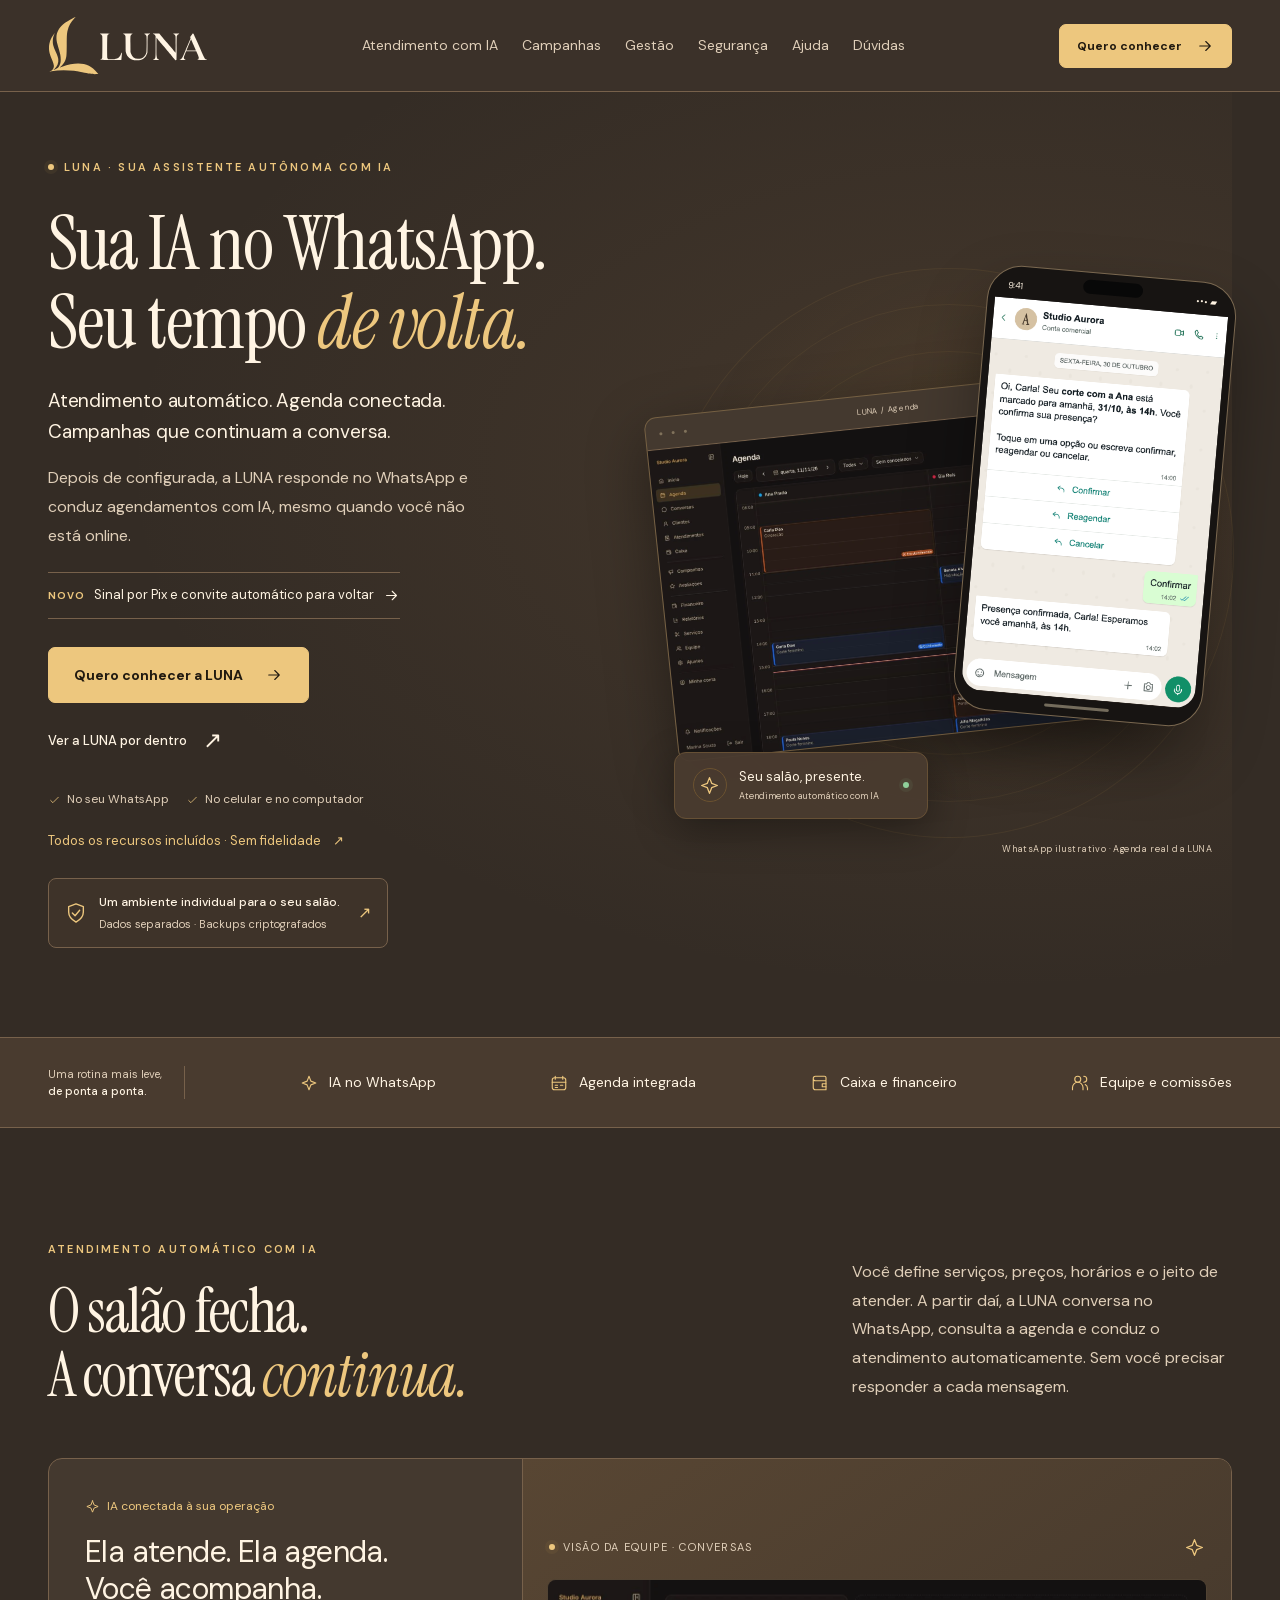
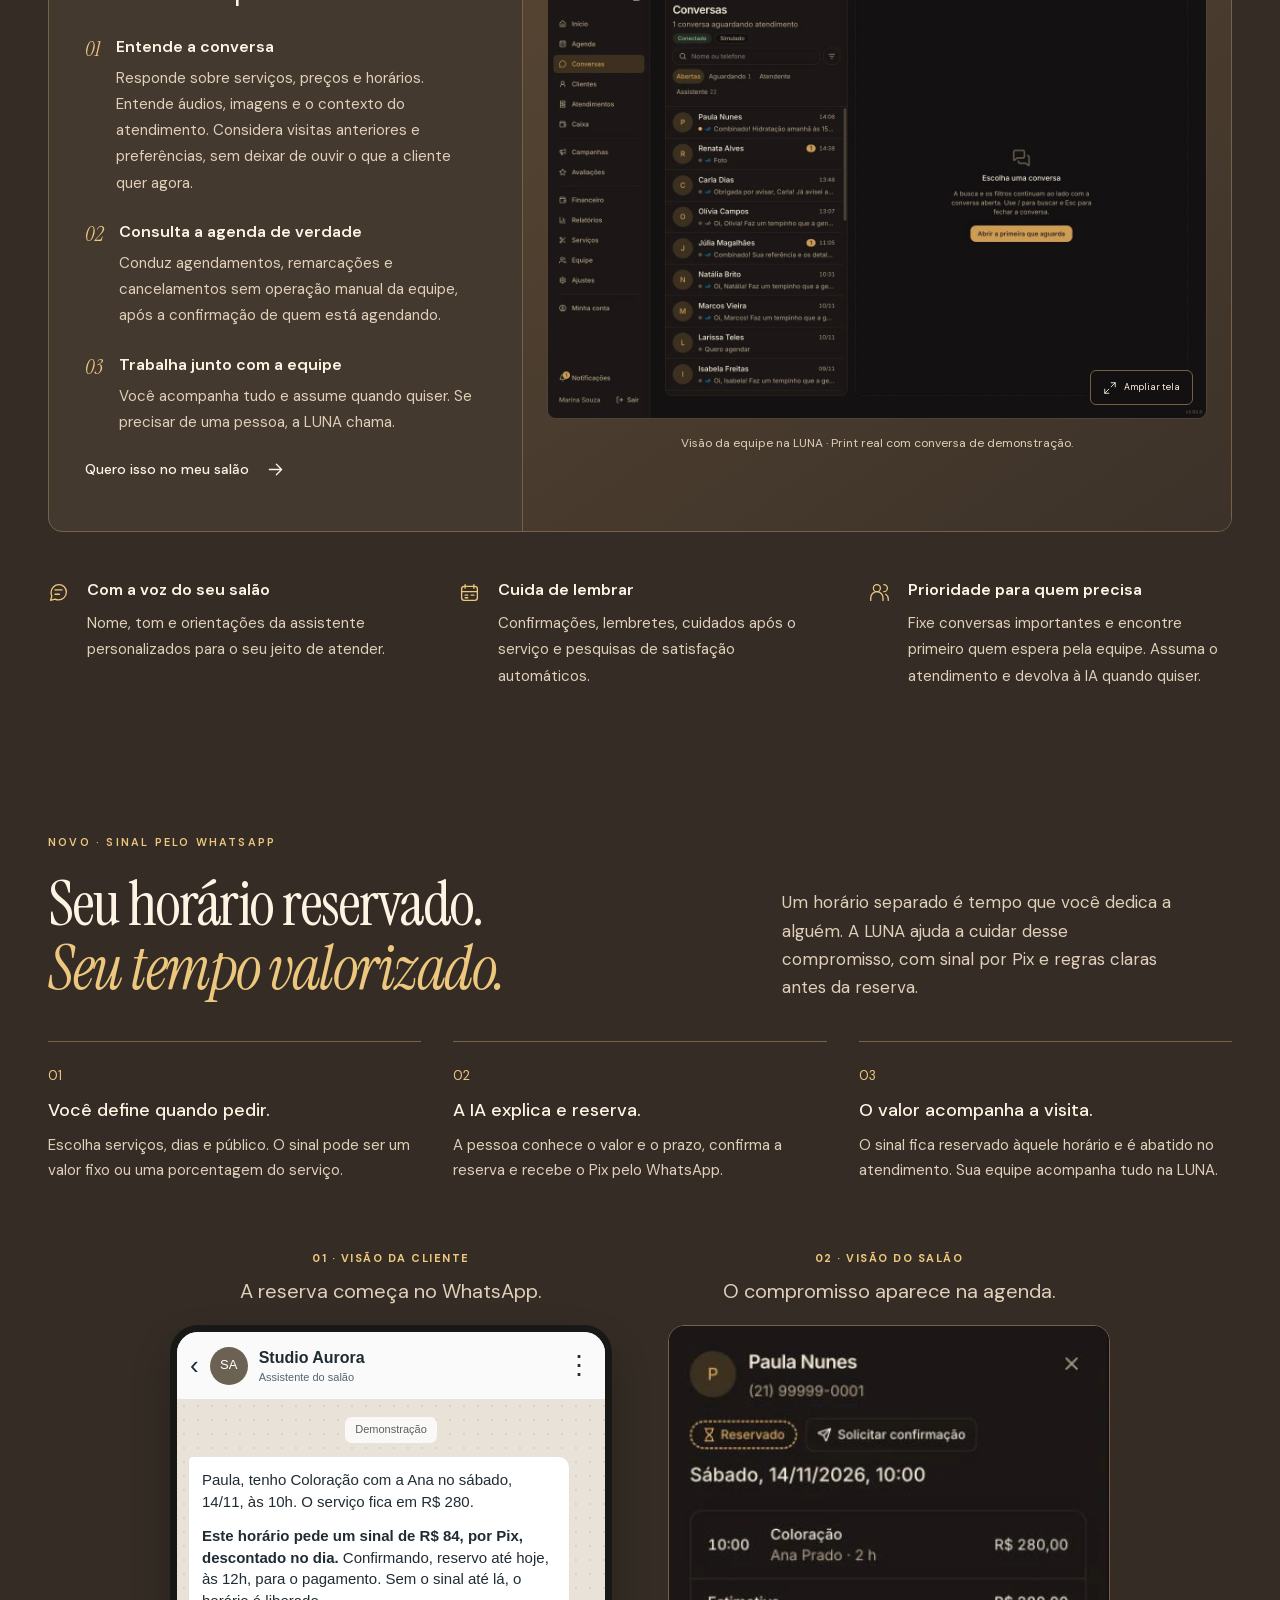
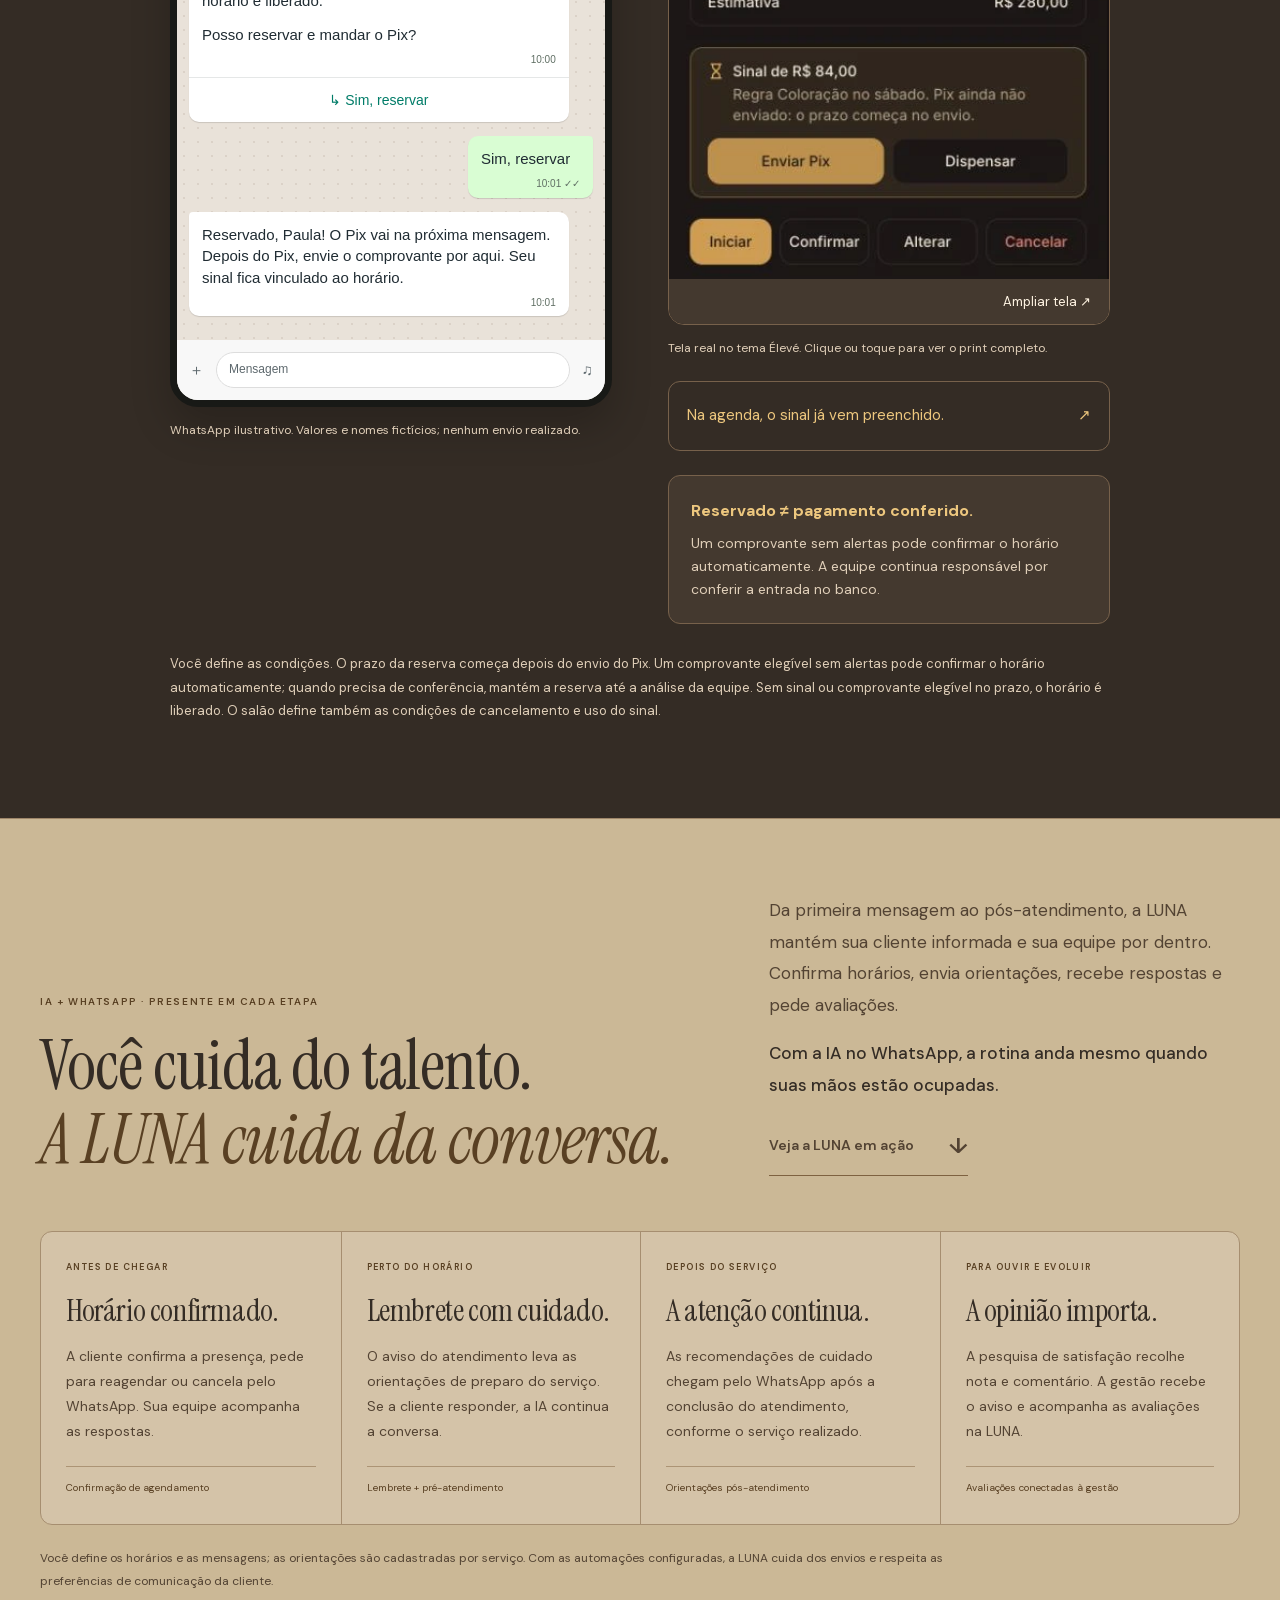
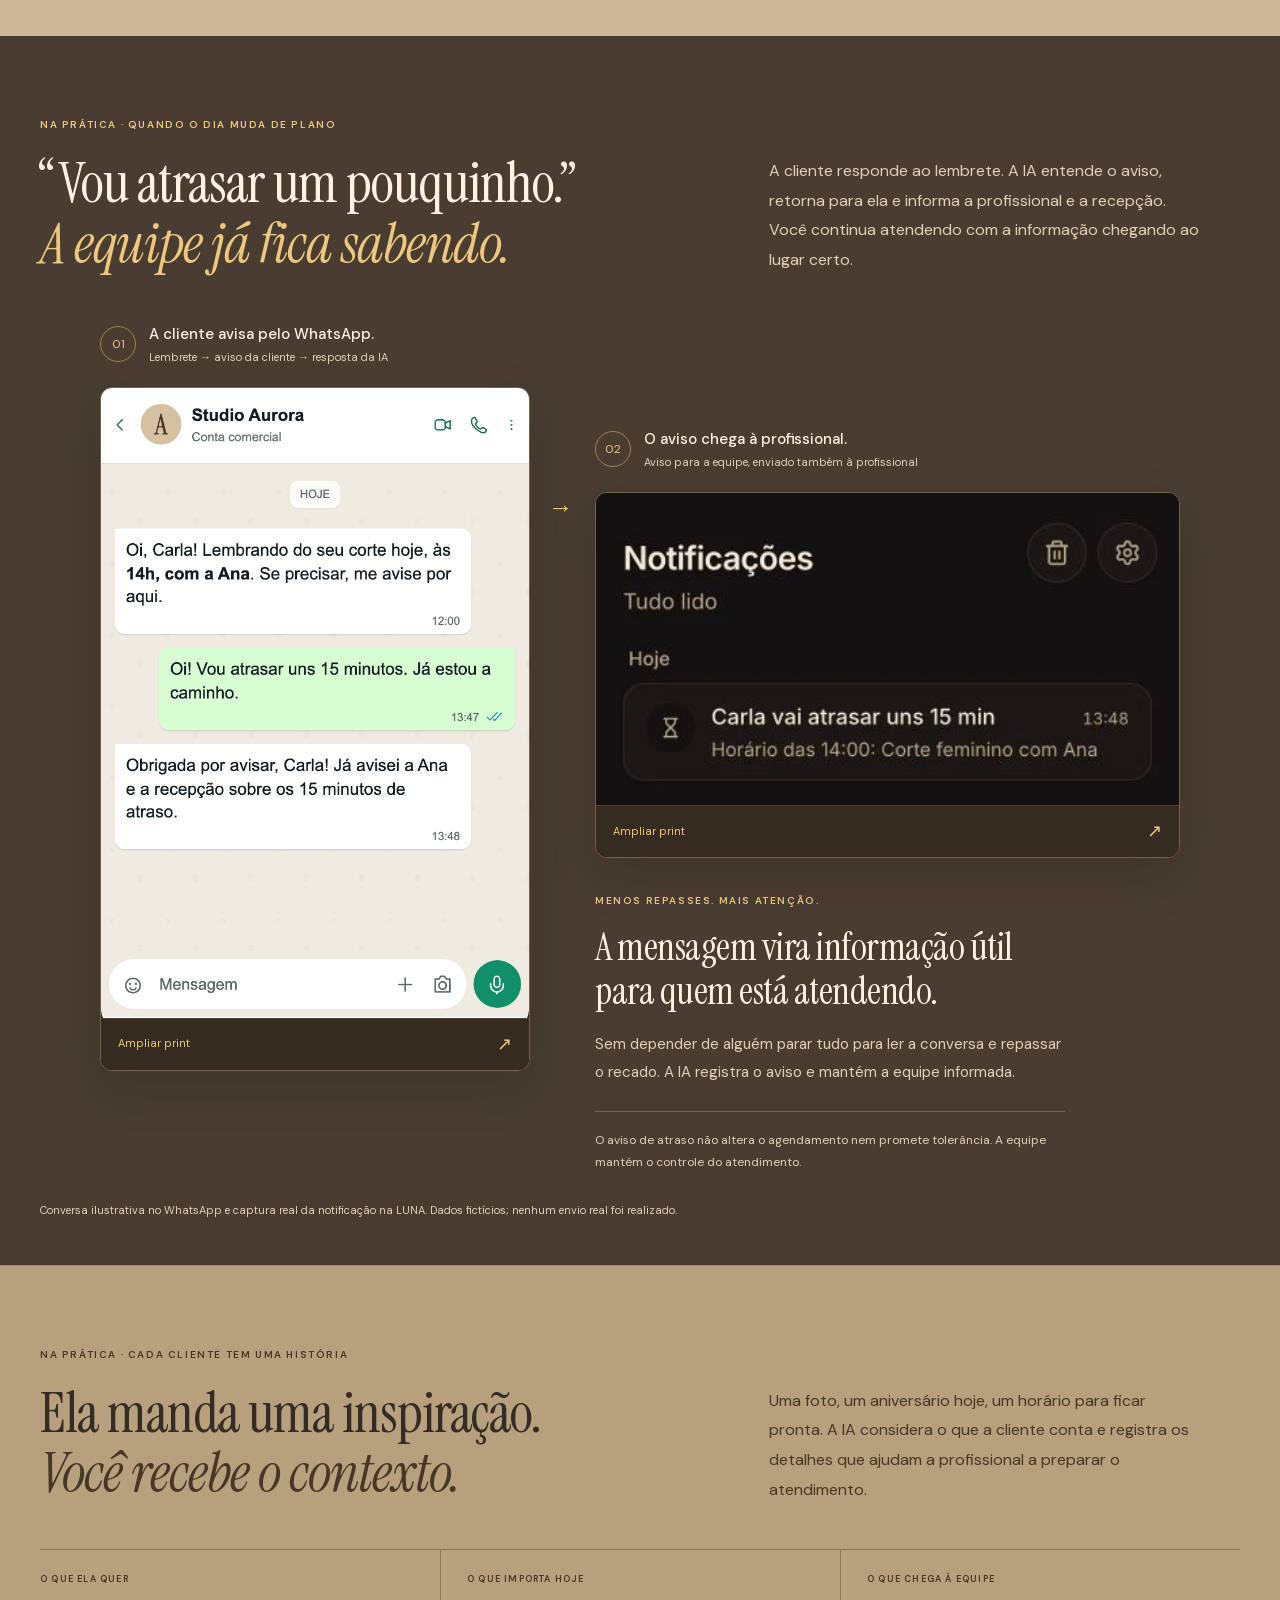
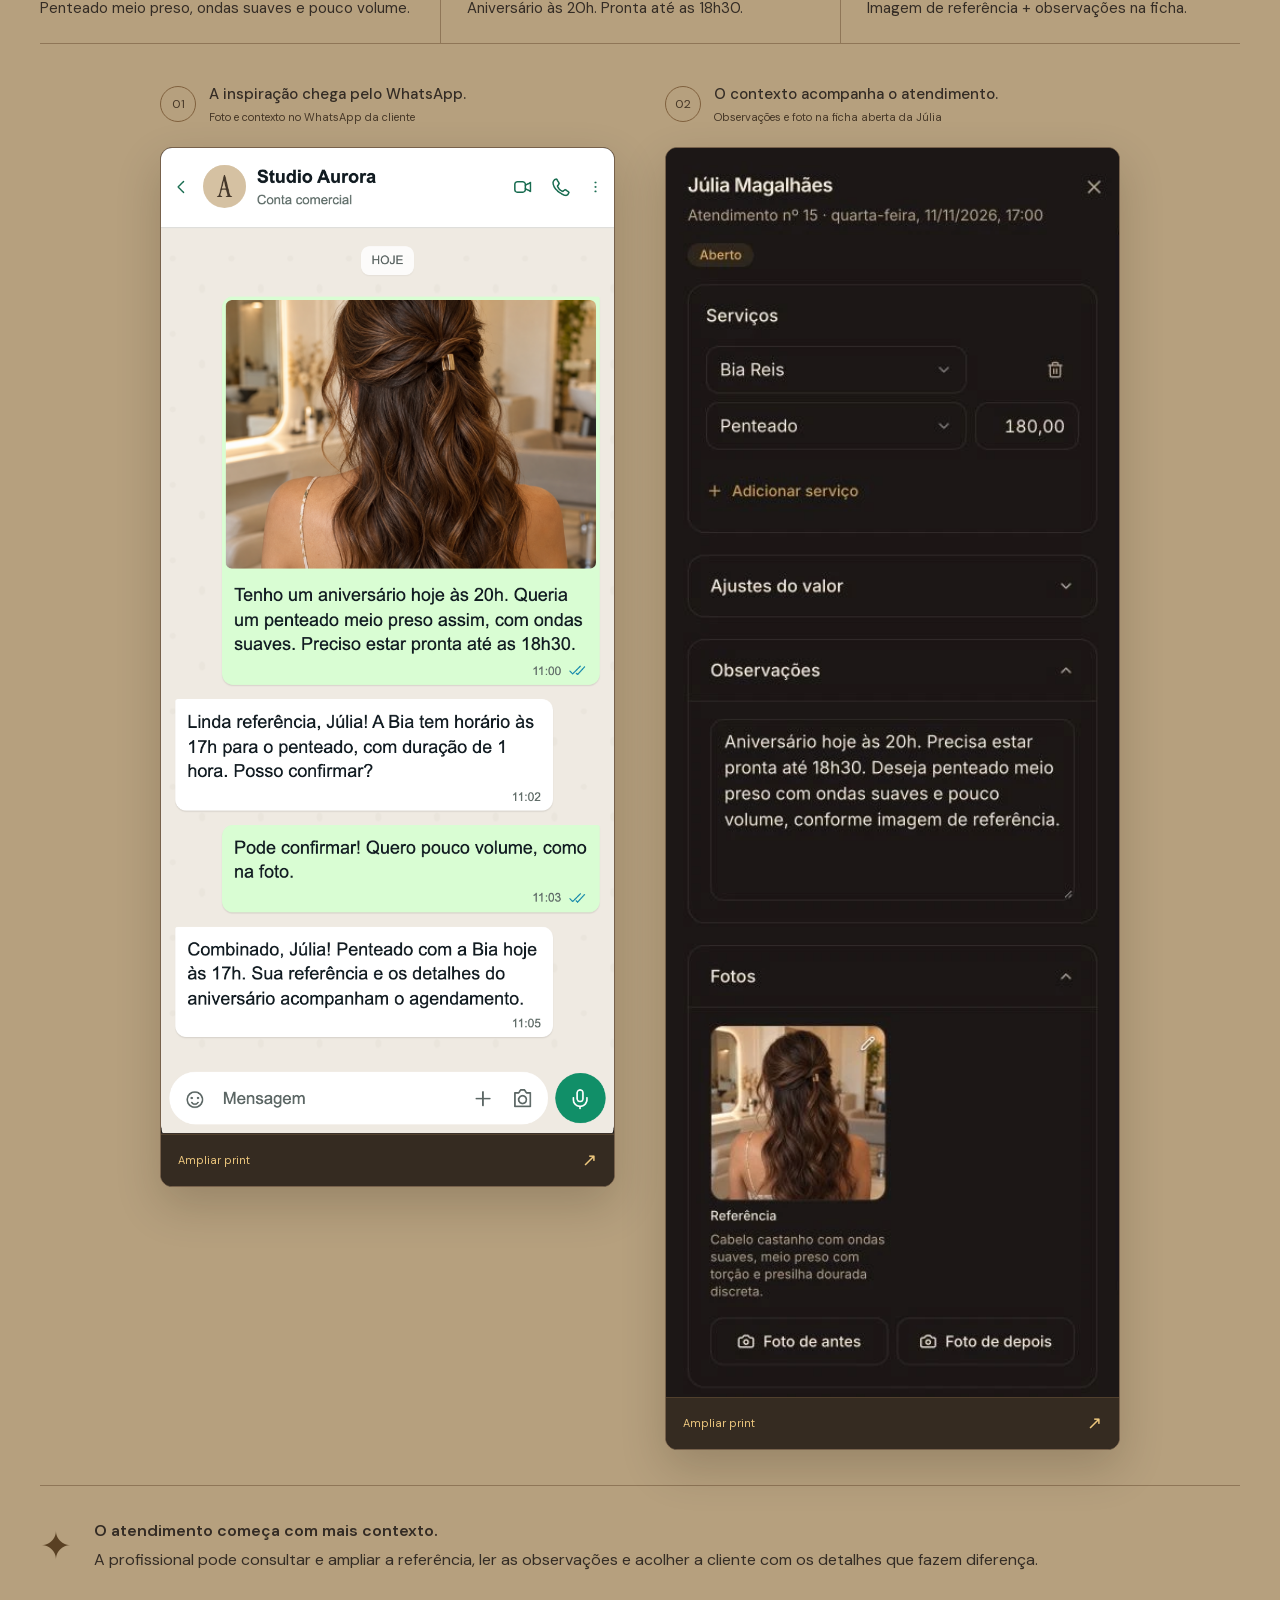
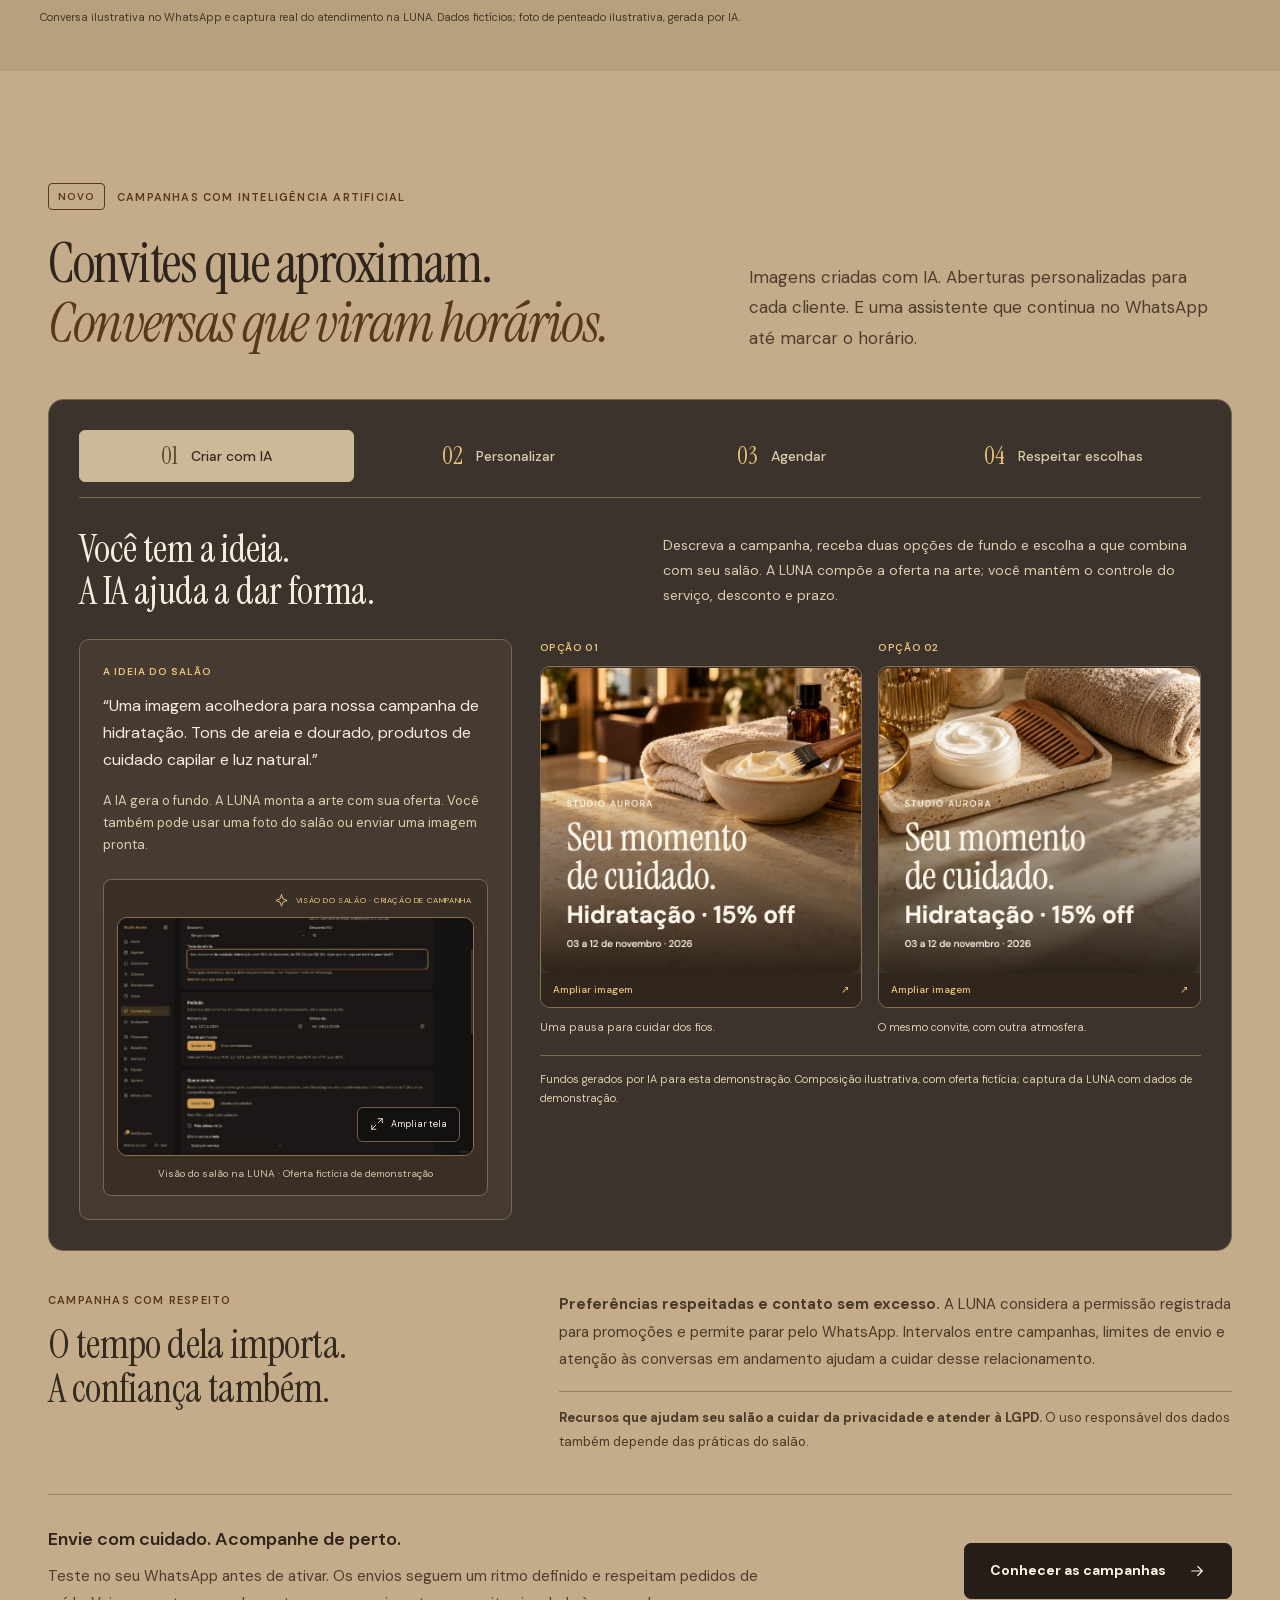
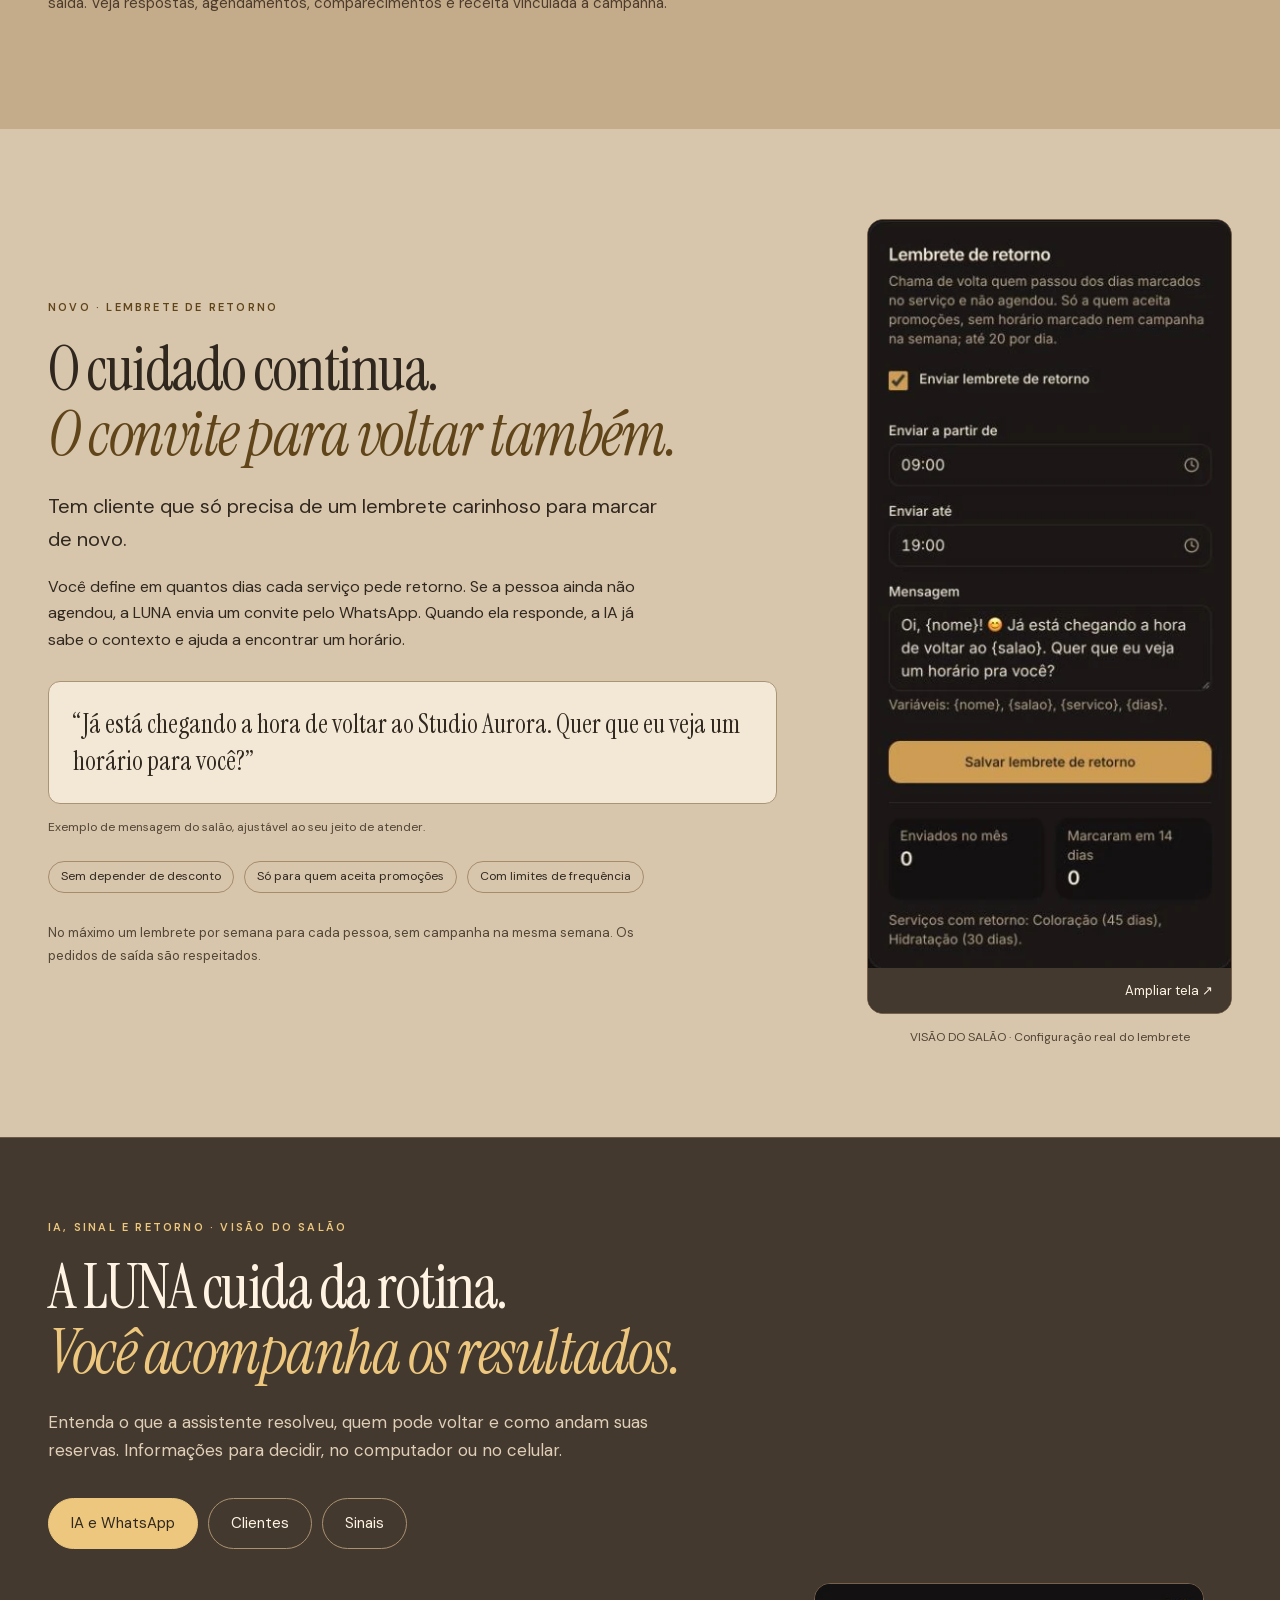
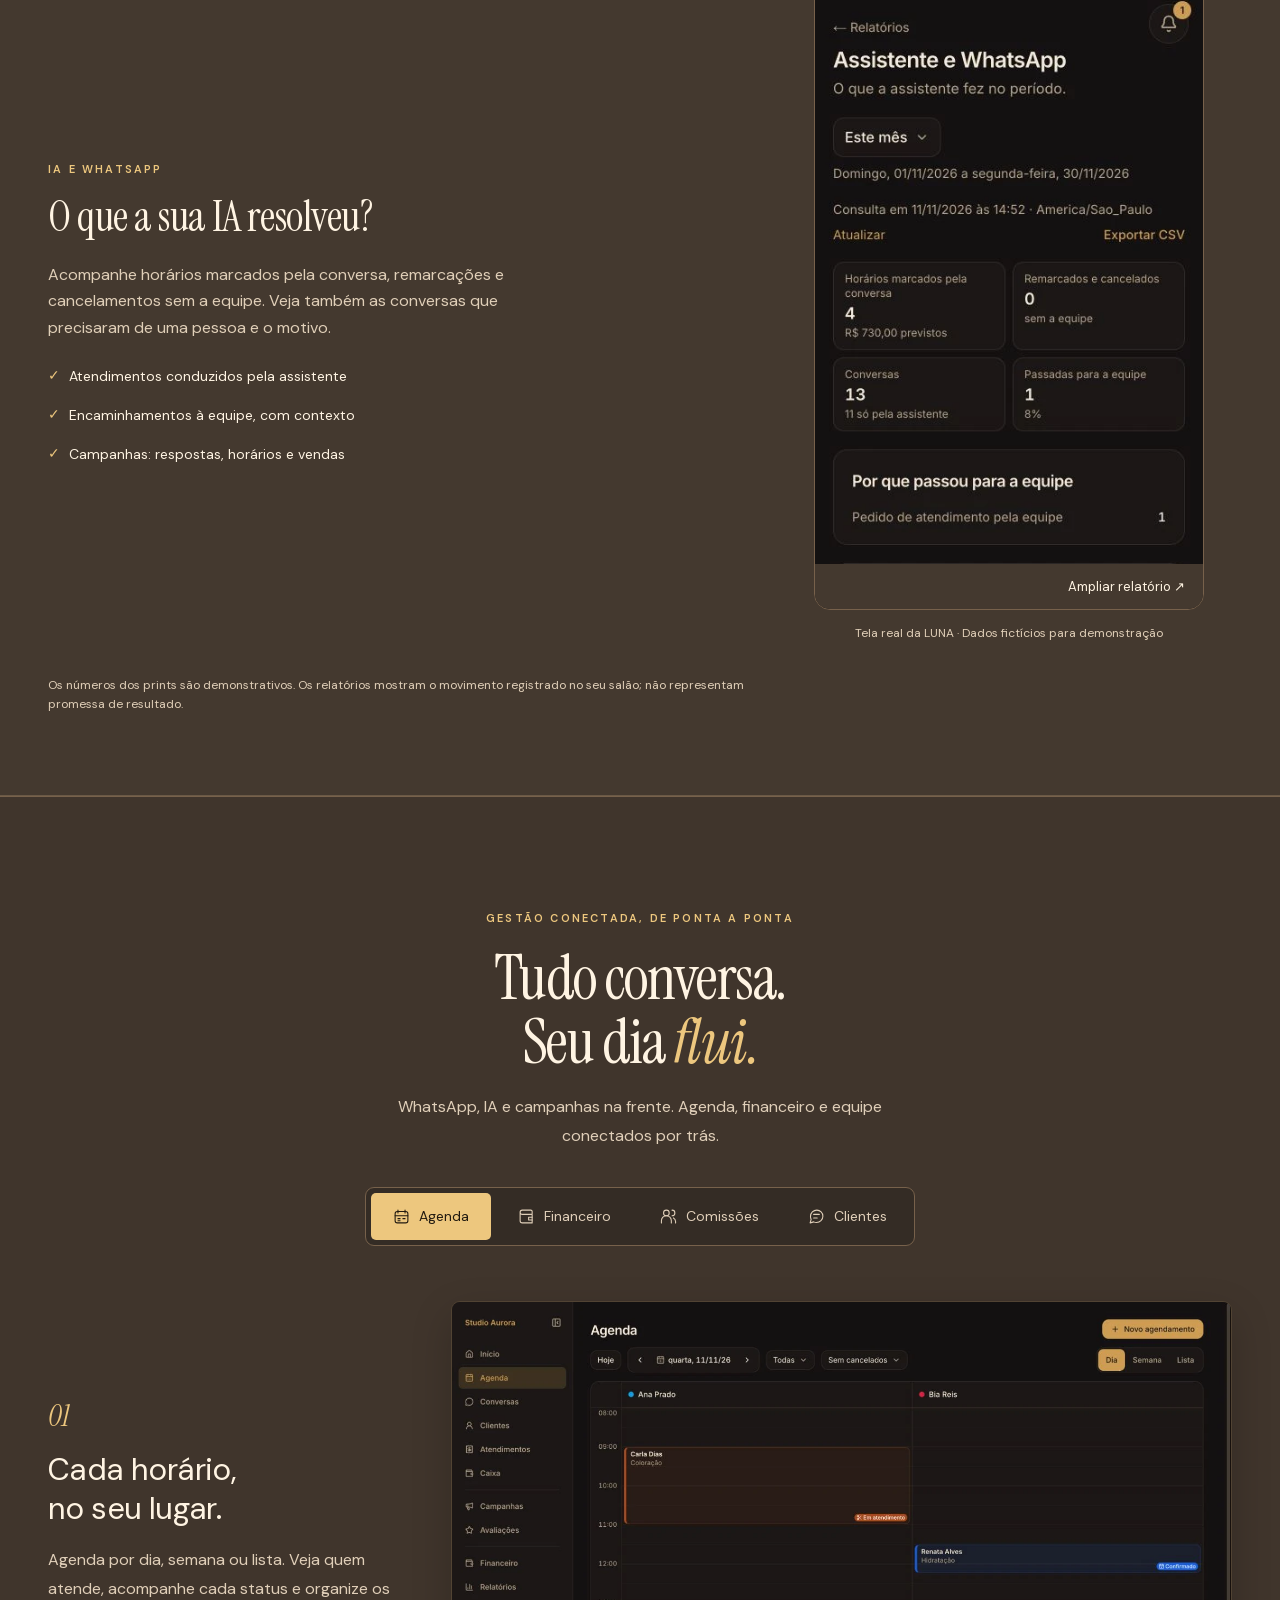
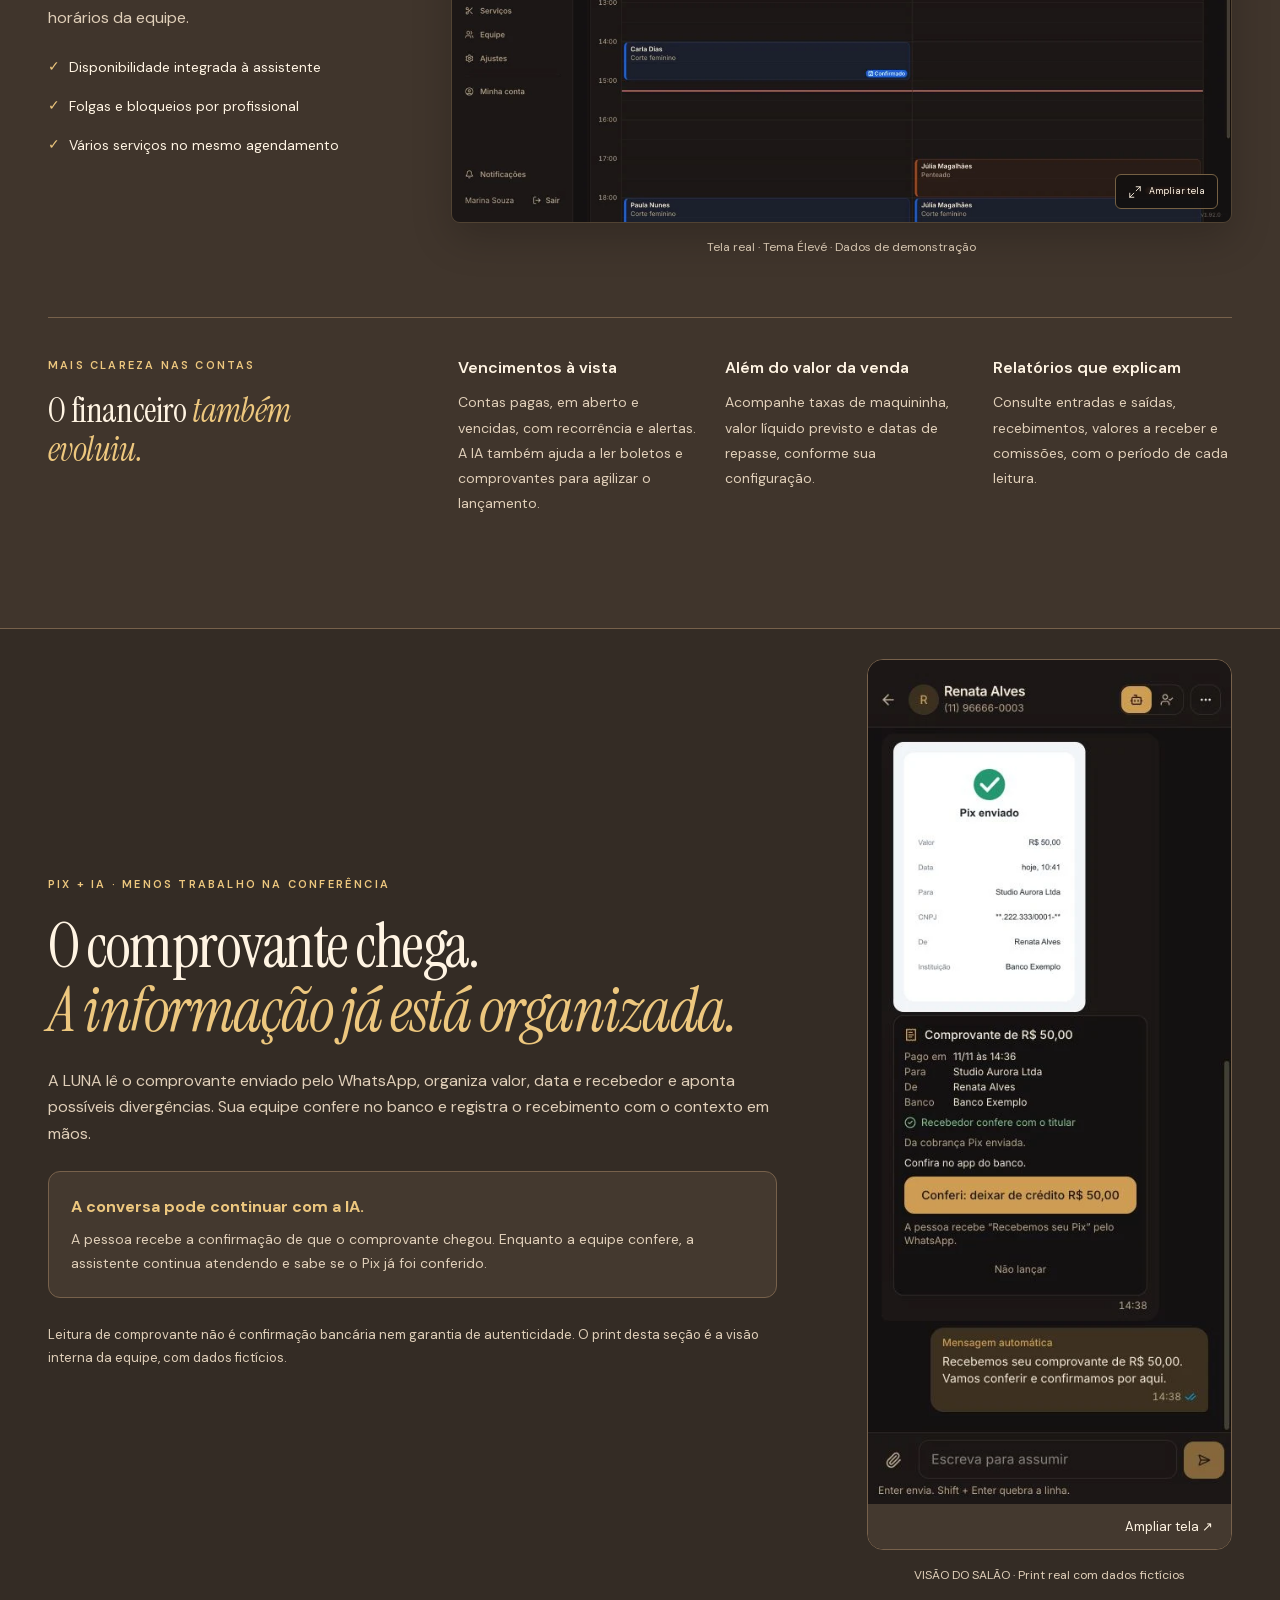
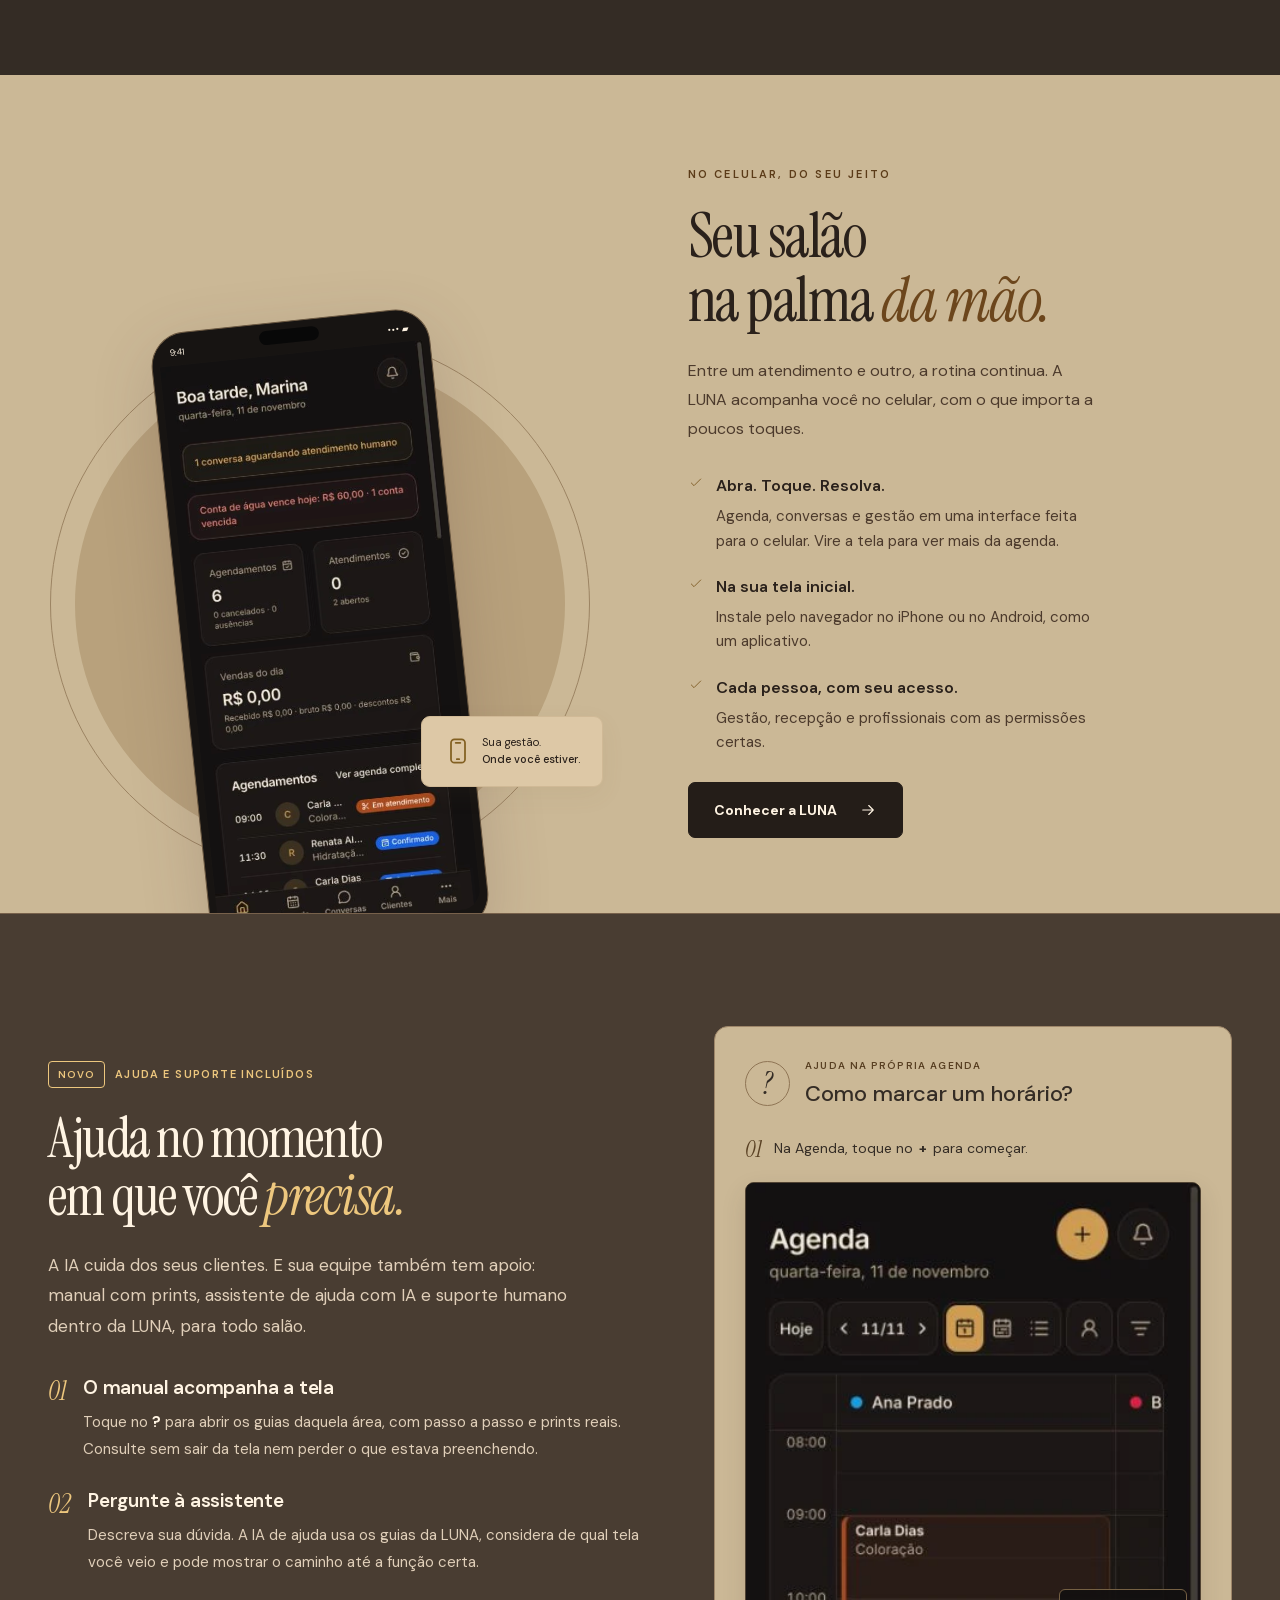
==== commit 5e75f506: "feat: destaca resultados da IA e atualiza capturas da Luna" ====
--- a/index.html
+++ b/index.html
@@ -88,7 +88,7 @@
         <div class="orbita" aria-hidden="true"></div>
         <div class="mini-agenda">
           <div class="barra-janela"><span class="pontos-janela" aria-hidden="true">● ● ●</span><span>LUNA / Agenda</span><svg class="icone" aria-hidden="true"><use href="#agenda"/></svg></div>
-          <img src="assets/imagens/agenda-desktop.webp?v=1.2.0" width="1429" height="953" alt="Agenda real da LUNA, no tema Élevé, com horários de Ana e Bia." fetchpriority="high">
+          <img src="assets/imagens/agenda-desktop.webp?v=1.2.0" alt="Agenda real da LUNA, no tema Élevé, com horários de Ana e Bia." fetchpriority="high" width="1429" height="953">
         </div>
         <figure class="telefone telefone-hero">
           <div class="telefone-topo" aria-hidden="true"><span>9:41</span><span class="ilha"></span><span>••• ▰</span></div>
@@ -128,8 +128,8 @@
         </div>
         <figure class="ia-print">
           <div class="cabecalho-print"><span class="ponto"></span><span>VISÃO DA EQUIPE · CONVERSAS</span><svg class="icone" aria-hidden="true"><use href="#brilho"/></svg></div>
-          <button class="ampliavel" data-imagem="conversas" data-titulo="Conversas acompanhadas pela equipe na LUNA" aria-label="Ampliar painel de conversas da equipe na LUNA" data-procedencia="Interface real da LUNA 1.85.4 · Tema Élevé · Dados fictícios">
-            <picture><source media="(max-width: 700px)" srcset="assets/imagens/conversas-celular.webp?v=1.2.0"><img src="assets/imagens/conversas-desktop.webp?v=1.2.0" alt="Painel de conversas do LUNA, com a assistente confirmando um agendamento e a opção de a equipe assumir." width="1440" height="960" loading="lazy"></picture>
+          <button class="ampliavel" data-imagem="conversas" data-titulo="Conversas acompanhadas pela equipe na LUNA" aria-label="Ampliar painel de conversas da equipe na LUNA" data-procedencia="Interface real da LUNA 1.92.0 · Tema Élevé · Dados fictícios">
+            <picture><source media="(max-width: 700px)" srcset="assets/imagens/conversas-celular.webp?v=1.2.0"><img src="assets/imagens/conversas-desktop.webp?v=1.2.0" alt="Lista de conversas da LUNA, com prévias das mensagens, indicação da assistente e uma conversa aguardando a equipe." loading="lazy" width="1440" height="960"></picture>
             <span class="ampliar"><svg class="icone" aria-hidden="true"><use href="#ampliar"/></svg><span>Ampliar tela</span></span>
           </button>
           <figcaption>Visão da equipe na LUNA · Print real com conversa de demonstração.</figcaption>
@@ -144,14 +144,14 @@
 
     <section class="limite novo-sinal" id="sinal" aria-labelledby="titulo-sinal">
 <div class="novo-abertura"><div><p class="sobretitulo">NOVO · SINAL PELO WHATSAPP</p><h2 id="titulo-sinal">Seu horário reservado. <br><em>Seu tempo valorizado.</em></h2></div><p>Um horário separado é tempo que você dedica a alguém. A LUNA ajuda a cuidar desse compromisso, com sinal por Pix e regras claras antes da reserva.</p></div>
-<div class="novo-beneficios"><article><span>01</span><h3>Você define quando pedir.</h3><p>Escolha serviços, dias e público. O sinal pode ser um valor fixo ou uma porcentagem do serviço.</p></article><article><span>02</span><h3>A IA explica e reserva.</h3><p>A pessoa conhece o valor e o prazo, confirma a reserva e recebe o Pix pelo WhatsApp.</p></article><article><span>03</span><h3>O valor acompanha a visita.</h3><p>O sinal fica vinculado ao horário e é abatido no atendimento. Sua equipe acompanha tudo na LUNA.</p></article></div>
+<div class="novo-beneficios"><article><span>01</span><h3>Você define quando pedir.</h3><p>Escolha serviços, dias e público. O sinal pode ser um valor fixo ou uma porcentagem do serviço.</p></article><article><span>02</span><h3>A IA explica e reserva.</h3><p>A pessoa conhece o valor e o prazo, confirma a reserva e recebe o Pix pelo WhatsApp.</p></article><article><span>03</span><h3>O valor acompanha a visita.</h3><p>O sinal fica reservado àquele horário e é abatido no atendimento. Sua equipe acompanha tudo na LUNA.</p></article></div>
 <div class="novo-jornada">
 <figure class="novo-experiencia"><figcaption><b>01 · VISÃO DA CLIENTE</b><span>A reserva começa no WhatsApp.</span></figcaption>
 <div class="novo-whatsapp" aria-label="Conversa ilustrativa no WhatsApp da Paula">
 <div class="novo-whats-cabecalho"><span aria-hidden="true">‹</span><div class="novo-avatar" aria-hidden="true">SA</div><div><strong>Studio Aurora</strong><small>Assistente do salão</small></div><span aria-hidden="true">⋮</span></div>
 <div class="novo-mensagens"><div class="novo-dia">Demonstração</div><div class="novo-balao"><p>Paula, tenho Coloração com a Ana no sábado, 14/11, às 10h. O serviço fica em R$ 280.</p><p><strong>Este horário pede um sinal de R$ 84, por Pix, descontado no dia.</strong> Confirmando, reservo até hoje, às 12h, para o pagamento. Sem o sinal até lá, o horário é liberado.</p><p>Posso reservar e mandar o Pix?</p><small>10:00</small><div class="novo-botao-whats">↳ Sim, reservar</div></div><div class="novo-balao novo-enviada"><p>Sim, reservar</p><small>10:01 ✓✓</small></div><div class="novo-balao"><p>Reservado, Paula! O Pix vai na próxima mensagem. Depois do Pix, envie o comprovante por aqui. Seu sinal fica vinculado ao horário.</p><small>10:01</small></div></div>
 <div class="novo-whats-base">＋ <span>Mensagem</span> ♫</div></div><p class="novo-legenda">WhatsApp ilustrativo. Valores e nomes fictícios; nenhum envio realizado.</p></figure>
-<figure class="novo-resultado"><figcaption><b>02 · VISÃO DO SALÃO</b><span>O compromisso aparece na agenda.</span></figcaption><button type="button" class="ampliavel print-ampliavel novo-captura" data-titulo="Reserva com sinal na agenda da LUNA" aria-label="Ampliar reserva com sinal na agenda da luna" data-procedencia="Interface real da LUNA 1.85.4 · Tema Élevé · Dados fictícios"><img src="assets/imagens/sinal-reserva.webp" width="416" height="530" alt="Print real da LUNA: horário de Paula no sábado 14 de novembro às 10h, Coloração com Ana, reservado, sinal de 84 reais e botões Enviar Pix e Dispensar." loading="lazy"><span class="novo-ampliar">Ampliar tela ↗</span></button><p class="novo-legenda">Tela real no tema Élevé. Clique ou toque para ver o print completo.</p><div class="novo-resumo"><strong>Reservado ≠ pagamento conferido.</strong><p>Um comprovante sem alertas pode confirmar o horário automaticamente. A equipe continua responsável por conferir a entrada no banco.</p></div></figure>
+<figure class="novo-resultado"><figcaption><b>02 · VISÃO DO SALÃO</b><span>O compromisso aparece na agenda.</span></figcaption><button type="button" class="ampliavel print-ampliavel novo-captura" data-titulo="Reserva com sinal na agenda da LUNA" aria-label="Ampliar reserva com sinal na agenda da luna" data-procedencia="Interface real da LUNA 1.92.0 · Tema Élevé · Dados fictícios"><img src="assets/imagens/sinal-reserva.webp" alt="Print real da LUNA: horário de Paula no sábado 14 de novembro às 10h, Coloração com Ana, reservado, sinal de 84 reais e botões Enviar Pix e Dispensar." loading="lazy" width="410" height="515"><span class="novo-ampliar">Ampliar tela ↗</span></button><p class="novo-legenda">Tela real no tema Élevé. Clique ou toque para ver o print completo.</p><details class="sinal-agendar"><summary>Na agenda, o sinal já vem preenchido.<span aria-hidden="true">↗</span></summary><p>Quando há uma regra para o horário, a LUNA sugere o valor. Você pode ajustar ou escolher Sem sinal antes de agendar.</p><button type="button" class="ampliavel print-ampliavel novo-captura" data-titulo="Sinal já preenchido ao agendar" aria-label="Ampliar seleção de sinal no agendamento" data-procedencia="Interface real da LUNA 1.92.0 · Tema Élevé · Dados fictícios"><img src="assets/imagens/sinal-agendamento.webp" loading="lazy" alt="Novo agendamento na LUNA: opção Com sinal selecionada, valor de 84 reais preenchido pela regra e opção Sem sinal." width="419" height="974"><span class="novo-ampliar">Ampliar tela ↗</span></button></details><div class="novo-resumo"><strong>Reservado ≠ pagamento conferido.</strong><p>Um comprovante sem alertas pode confirmar o horário automaticamente. A equipe continua responsável por conferir a entrada no banco.</p></div></figure>
 </div><p class="novo-nota">Você define as condições. O prazo da reserva começa depois do envio do Pix. Um comprovante elegível sem alertas pode confirmar o horário automaticamente; quando precisa de conferência, mantém a reserva até a análise da equipe. Sem sinal ou comprovante elegível no prazo, o horário é liberado. O salão define também as condições de cancelamento e uso do sinal.</p>
 </section>
 
@@ -182,8 +182,8 @@
           <div class="atraso-resultado">
             <span class="conexao" aria-hidden="true">→</span>
             <figure class="print print-notificacao">
-              <figcaption><span class="numero-etapa">02</span><div><strong>O aviso chega à profissional.</strong><span>Central de notificações da Ana, dentro da LUNA</span></div></figcaption>
-              <button type="button" data-titulo="Ampliar notificação de atraso recebida pela profissional" class="ampliavel print-ampliavel" aria-label="Ampliar notificação de atraso recebida pela profissional" data-procedencia="Interface real da LUNA 1.85.4 · Tema Élevé · Dados fictícios"><img src="assets/imagens/atraso-notificacao-detalhe.webp" width="430" height="214" loading="lazy" alt="Notificação real no perfil da profissional: Carla vai atrasar uns 15 min. Horário das 14:00: Corte feminino com Ana."><span class="comando-ampliar">Ampliar print <span aria-hidden="true">↗</span></span></button>
+              <figcaption><span class="numero-etapa">02</span><div><strong>O aviso chega à profissional.</strong><span>Aviso para a equipe, enviado também à profissional</span></div></figcaption>
+              <button type="button" data-titulo="Ampliar notificação de atraso recebida pela profissional" class="ampliavel print-ampliavel" aria-label="Ampliar notificação de atraso recebida pela profissional" data-procedencia="Interface real da LUNA 1.92.0 · Tema Élevé · Dados fictícios"><img src="assets/imagens/atraso-notificacao-detalhe.webp" loading="lazy" alt="Notificação real para a equipe: Carla vai atrasar uns 15 min. Horário das 14:00: Corte feminino com Ana." width="430" height="230"><span class="comando-ampliar">Ampliar print <span aria-hidden="true">↗</span></span></button>
             </figure>
             <div class="beneficio"><p class="sobretitulo">MENOS REPASSES. MAIS ATENÇÃO.</p><h3>A mensagem vira informação útil para quem está atendendo.</h3><p>Sem depender de alguém parar tudo para ler a conversa e repassar o recado. A IA registra o aviso e mantém a equipe informada.</p><p class="detalhe-beneficio">O aviso de atraso não altera o agendamento nem promete tolerância. A equipe mantém o controle do atendimento.</p></div>
           </div>
@@ -197,7 +197,7 @@
         <div class="contexto-resumo" aria-label="Informações que acompanham o atendimento"><p><span>O QUE ELA QUER</span>Penteado meio preso, ondas suaves e pouco volume.</p><p><span>O QUE IMPORTA HOJE</span>Aniversário às 20h. Pronta até as 18h30.</p><p><span>O QUE CHEGA À EQUIPE</span>Imagem de referência + observações na ficha.</p></div>
         <div class="referencia-demonstracao">
           <figure class="print"><figcaption><span class="numero-etapa">01</span><div><strong>A inspiração chega pelo WhatsApp.</strong><span>Foto e contexto no WhatsApp da cliente</span></div></figcaption><button type="button" data-titulo="Ampliar WhatsApp ilustrativo da Júlia com foto e contexto" class="ampliavel print-ampliavel" aria-label="Ampliar WhatsApp ilustrativo da Júlia com foto e contexto" data-procedencia="WhatsApp ilustrativo · Conversa roteirizada com dados fictícios"><img src="assets/imagens/whatsapp-referencia.png" width="756" height="1646" loading="lazy" alt="Simulação visual do WhatsApp da cliente: Júlia envia uma foto de penteado, conta que tem um aniversário às 20h e precisa estar pronta até as 18h30; a assistente conduz a confirmação do horário."><span class="comando-ampliar">Ampliar print <span aria-hidden="true">↗</span></span></button></figure>
-          <div class="referencia-resultado"><figure class="print"><figcaption><span class="numero-etapa">02</span><div><strong>O contexto acompanha o atendimento.</strong><span>Observações e foto na ficha aberta da Júlia</span></div></figcaption><button type="button" data-titulo="Ampliar ficha de atendimento com observações e imagem de referência" class="ampliavel print-ampliavel" aria-label="Ampliar ficha de atendimento com observações e imagem de referência" data-procedencia="Interface real da LUNA 1.85.4 · Tema Élevé · Dados fictícios"><img src="assets/imagens/referencia-atendimento.webp" width="430" height="1155" loading="lazy" alt="Ficha real de atendimento da Júlia na LUNA, com observações sobre o aniversário, horário para ficar pronta, penteado desejado e a mesma imagem de referência enviada na conversa."><span class="comando-ampliar">Ampliar print <span aria-hidden="true">↗</span></span></button></figure></div>
+          <div class="referencia-resultado"><figure class="print"><figcaption><span class="numero-etapa">02</span><div><strong>O contexto acompanha o atendimento.</strong><span>Observações e foto na ficha aberta da Júlia</span></div></figcaption><button type="button" data-titulo="Ampliar ficha de atendimento com observações e imagem de referência" class="ampliavel print-ampliavel" aria-label="Ampliar ficha de atendimento com observações e imagem de referência" data-procedencia="Interface real da LUNA 1.92.0 · Tema Élevé · Dados fictícios"><img src="assets/imagens/referencia-atendimento.webp" loading="lazy" alt="Ficha real de atendimento da Júlia na LUNA, com observações sobre o aniversário, horário para ficar pronta, penteado desejado e a mesma imagem de referência enviada na conversa." width="419" height="1155"><span class="comando-ampliar">Ampliar print <span aria-hidden="true">↗</span></span></button></figure></div>
         </div>
         <div class="referencia-fecho"><span aria-hidden="true">✦</span><p><strong>O atendimento começa com mais contexto.</strong> <br>A profissional pode consultar e ampliar a referência, ler as observações e acolher a cliente com os detalhes que fazem diferença.</p></div>
         <p class="origem-prints">Conversa ilustrativa no WhatsApp e captura real do atendimento na LUNA. Dados fictícios; foto de penteado ilustrativa, gerada por IA.</p>
@@ -210,16 +210,20 @@
         <div class="campanhas-abertura"><div><p class="sobretitulo"><span class="etiqueta-novo">NOVO</span> CAMPANHAS COM INTELIGÊNCIA ARTIFICIAL</p><h2 id="titulo-campanhas">Convites que aproximam. <br><em>Conversas que viram horários.</em></h2></div><p class="texto-secao">Imagens criadas com IA. Aberturas personalizadas para cada cliente. E uma assistente que continua no WhatsApp até marcar o horário.</p></div>
         <div class="campanha-demo"><div class="demo-abas" role="tablist" aria-label="Conhecer as campanhas com IA"><button id="campanha-aba-criar" role="tab" aria-controls="campanha-painel-criar" aria-selected="true" tabindex="0"><span>01</span>Criar com IA</button><button id="campanha-aba-personalizar" role="tab" aria-controls="campanha-painel-personalizar" aria-selected="false" tabindex="-1"><span>02</span>Personalizar</button><button id="campanha-aba-agendar" role="tab" aria-controls="campanha-painel-agendar" aria-selected="false" tabindex="-1"><span>03</span>Agendar</button><button id="campanha-aba-respeitar" role="tab" aria-controls="campanha-painel-respeitar" aria-selected="false" tabindex="-1"><span>04</span>Respeitar escolhas</button></div><section class="demo-painel" id="campanha-painel-criar" role="tabpanel" aria-labelledby="campanha-aba-criar" tabindex="0" ><div class="demo-intro"><h3>Você tem a ideia. <br>A IA ajuda a dar forma.</h3><p>Descreva a campanha, receba duas opções de fundo e escolha a que combina com seu salão. A LUNA compõe a oferta na arte; você mantém o controle do serviço, desconto e prazo.</p></div><div class="demo-estudio"><div class="demo-brief"><p class="demo-etiqueta">A IDEIA DO SALÃO</p><blockquote>“Uma imagem acolhedora para nossa campanha de hidratação. Tons de areia e dourado, produtos de cuidado capilar e luz natural.”</blockquote><p>A IA gera o fundo. A LUNA monta a arte com sua oferta. Você também pode usar uma foto do salão ou enviar uma imagem pronta.</p><figure class="campanhas-print">
             <div class="cabecalho-print"><svg class="icone" aria-hidden="true"><use href="#brilho"/></svg><span>VISÃO DO SALÃO · CRIAÇÃO DE CAMPANHA</span></div>
-            <button class="ampliavel" data-imagem="campanhas" data-titulo="Criação de campanha na LUNA" aria-label="Ampliar print real da criação de campanha" data-procedencia="Interface real da LUNA 1.85.4 · Tema Élevé · Dados fictícios"><picture><source media="(max-width: 700px)" srcset="assets/imagens/campanhas-celular.webp?v=1.2.0"><img src="assets/imagens/campanhas-desktop.webp?v=1.2.0" width="1429" height="953" alt="Criação de campanha na LUNA: serviço, desconto e texto da oferta, no tema Élevé." loading="lazy"></picture><span class="ampliar"><svg class="icone" aria-hidden="true"><use href="#ampliar"/></svg><span>Ampliar tela</span></span></button>
+            <button class="ampliavel" data-imagem="campanhas" data-titulo="Criação de campanha na LUNA" aria-label="Ampliar print real da criação de campanha" data-procedencia="Interface real da LUNA 1.92.0 · Tema Élevé · Dados fictícios"><picture><source media="(max-width: 700px)" srcset="assets/imagens/campanhas-celular.webp?v=1.2.0"><img src="assets/imagens/campanhas-desktop.webp?v=1.2.0" alt="Criação de campanha na LUNA: serviço, desconto e texto da oferta, no tema Élevé." loading="lazy" width="1429" height="953"></picture><span class="ampliar"><svg class="icone" aria-hidden="true"><use href="#ampliar"/></svg><span>Ampliar tela</span></span></button>
             <figcaption>Visão do salão na LUNA · Oferta fictícia de demonstração</figcaption>
-          </figure></div><div class="demo-artes"><figure><span class="demo-numero">OPÇÃO 01</span><button type="button" class="ampliavel print-ampliavel" data-titulo="Arte de campanha — opção 1" aria-label="Ampliar: Arte de campanha — opção 1" data-procedencia="Exemplo de arte de campanha · Fundo gerado com IA · Dados fictícios"><img src="assets/imagens/campanha-arte-ia-1.webp" width="716" height="684" alt="Arte ilustrativa da campanha de hidratação, com fundo gerado por IA e desconto fictício de 15%." loading="lazy"><span class="comando-ampliar">Ampliar imagem <span aria-hidden="true">↗</span></span></button><figcaption>Uma pausa para cuidar dos fios.</figcaption></figure><figure><span class="demo-numero">OPÇÃO 02</span><button type="button" class="ampliavel print-ampliavel" data-titulo="Arte de campanha — opção 2" aria-label="Ampliar: Arte de campanha — opção 2" data-procedencia="Exemplo de arte de campanha · Fundo gerado com IA · Dados fictícios"><img src="assets/imagens/campanha-arte-ia-2.webp" width="716" height="684" alt="Arte ilustrativa da campanha de hidratação, com fundo gerado por IA e desconto fictício de 15%." loading="lazy"><span class="comando-ampliar">Ampliar imagem <span aria-hidden="true">↗</span></span></button><figcaption>O mesmo convite, com outra atmosfera.</figcaption></figure><p class="demo-legenda">Fundos gerados por IA para esta demonstração. Composição ilustrativa, com oferta fictícia; captura da LUNA com dados de demonstração.</p></div></div></section><section class="demo-painel" id="campanha-painel-personalizar" role="tabpanel" aria-labelledby="campanha-aba-personalizar" tabindex="0" hidden><div class="demo-intro"><h3>A mesma campanha. <br>Um convite pessoal.</h3><p>A IA escreve a abertura de cada mensagem com o nome e o histórico disponível. A oferta aprovada pelo salão permanece igual, para comunicar as condições com clareza.</p></div><div class="demo-pessoas"><article><p class="demo-nome">Carla</p><p class="demo-contexto">Último atendimento: corte</p><blockquote>Oi, Carla! Que tal um momento de cuidado para renovar os fios depois do seu último corte?</blockquote><p class="demo-oferta">Hidratação com 15% de desconto, de 03 a 12/11.</p><p class="demo-saida">Para não receber mais, responda SAIR.</p></article><article><p class="demo-nome">Júlia</p><p class="demo-contexto">Último atendimento: hidratação</p><blockquote>Oi, Júlia! Depois da sua última hidratação, que tal reservar mais um momento de cuidado para você?</blockquote><p class="demo-oferta">Hidratação com 15% de desconto, de 03 a 12/11.</p><p class="demo-saida">Para não receber mais, responda SAIR.</p></article><article><p class="demo-nome">Renata</p><p class="demo-contexto">Ainda sem histórico de atendimento</p><blockquote>Oi, Renata! Temos um convite especial para você conhecer nosso cuidado com os fios.</blockquote><p class="demo-oferta">Hidratação com 15% de desconto, de 03 a 12/11.</p><p class="demo-saida">Para não receber mais, responda SAIR.</p></article></div><div class="demo-destaque"><strong>Uma abertura que faz sentido para aquela pessoa.</strong><p>Sem histórico? A mensagem continua acolhedora, sem inventar uma relação. A oferta, o prazo e a opção de sair ficam claros para todas.</p></div><p class="demo-legenda">Exemplos ilustrativos de aberturas possíveis. Pessoas e oferta fictícias.</p></section><section class="demo-painel" id="campanha-painel-agendar" role="tabpanel" aria-labelledby="campanha-aba-agendar" tabindex="0" hidden><div class="demo-intro"><h3>Do “quero” ao <br>horário marcado.</h3><p>A campanha abre a conversa. A IA entende a oferta, consulta a disponibilidade e conduz o agendamento no WhatsApp. A cliente confirma; o horário entra na agenda da LUNA.</p></div><div class="demo-whatsapp"><figure><figcaption class="demo-etiqueta">01 · A CAMPANHA CHEGA</figcaption><button type="button" class="ampliavel print-ampliavel" data-titulo="01 · A CAMPANHA CHEGA" aria-label="Ampliar: 01 · A CAMPANHA CHEGA" data-procedencia="Interface real da LUNA 1.85.4 · Tema Élevé · Dados fictícios"><img src="assets/imagens/campanha-whatsapp-convite.webp" width="700" height="1568" alt="Simulação do WhatsApp da cliente: campanha de hidratação com arte, abertura personalizada, desconto, validade, opção SAIR e botão Quero agendar." loading="lazy"><span class="comando-ampliar">Ampliar imagem <span aria-hidden="true">↗</span></span></button><p><strong>Imagem + convite personalizado.</strong> A cliente toca em “Quero agendar” na própria mensagem.</p></figure><figure><figcaption class="demo-etiqueta">02 · A IA CONTINUA</figcaption><button type="button" class="ampliavel print-ampliavel" data-titulo="02 · A IA CONTINUA" aria-label="Ampliar: 02 · A IA CONTINUA" data-procedencia="Interface real da LUNA 1.85.4 · Tema Élevé · Dados fictícios"><img src="assets/imagens/campanha-whatsapp-agendamento.webp" width="700" height="1208" alt="Simulação do WhatsApp: a cliente pede quinta às 14h com Ana; a IA apresenta a proposta de hidratação com 15% de desconto e botão Sim, agendar." loading="lazy"><span class="comando-ampliar">Ampliar imagem <span aria-hidden="true">↗</span></span></button><p><strong>A oferta acompanha a conversa.</strong> A IA apresenta o horário disponível e pede confirmação.</p></figure><figure><figcaption class="demo-etiqueta">03 · A CLIENTE CONFIRMA</figcaption><button type="button" class="ampliavel print-ampliavel" data-titulo="03 · A CLIENTE CONFIRMA" aria-label="Ampliar: 03 · A CLIENTE CONFIRMA" data-procedencia="Interface real da LUNA 1.85.4 · Tema Élevé · Dados fictícios"><img src="assets/imagens/campanha-whatsapp-confirmado.webp" width="700" height="818" alt="Simulação do WhatsApp: a cliente confirma em Sim, agendar e recebe a confirmação do horário e do valor com desconto." loading="lazy"><span class="comando-ampliar">Ampliar imagem <span aria-hidden="true">↗</span></span></button><p><strong>O agendamento é concluído.</strong> O horário entra na agenda com a origem da campanha e o desconto associado.</p></figure></div><p class="demo-legenda">Conversas ilustrativas no WhatsApp. Pessoas, preço e horários fictícios. Os botões “Quero agendar” e “Sim, agendar” fazem parte da LUNA.</p></section><section class="demo-painel" id="campanha-painel-respeitar" role="tabpanel" aria-labelledby="campanha-aba-respeitar" tabindex="0" hidden><div class="demo-intro"><h3>Ela escolhe receber. <br>E pode escolher parar.</h3><p>Relacionamento bom também respeita limites. A LUNA oferece saída pelo WhatsApp, registra a preferência e verifica essa escolha antes de novos envios.</p></div><div class="demo-privacidade"><figure><button type="button" class="ampliavel print-ampliavel" data-titulo="Pedido de saída pelo WhatsApp" aria-label="Ampliar: Pedido de saída pelo WhatsApp" data-procedencia="WhatsApp ilustrativo · Conversa roteirizada com dados fictícios"><img src="assets/imagens/campanha-whatsapp-saida.webp" width="700" height="1092" alt="Simulação do WhatsApp: cliente responde SAIR e recebe a confirmação de interrupção das mensagens automáticas, incluindo promoções, confirmações, lembretes e pesquisas." loading="lazy"><span class="comando-ampliar">Ampliar imagem <span aria-hidden="true">↗</span></span></button><figcaption>WhatsApp ilustrativo · resposta de saída existente na LUNA</figcaption></figure><div class="demo-preferencias"><article><p class="demo-etiqueta">O CONTROLE FICA COM A CLIENTE</p><h4>Um “SAIR” é suficiente.</h4><p>O pedido interrompe <strong>promoções, confirmações, lembretes e pesquisas automáticas</strong>. A preferência fica registrada no cadastro e é respeitada nos próximos envios.</p></article><article><p class="demo-etiqueta">SÓ AS CAMPANHAS? TAMBÉM PODE.</p><h4>“Não quero receber promoções.”</h4><blockquote>“Tudo certo, você não vai mais receber nossas promoções. Os avisos dos seus horários continuam chegando normalmente.”</blockquote><p>Assim, ela deixa de receber ofertas e mantém as comunicações dos agendamentos.</p></article><article><p class="demo-etiqueta">CONTATO COM CRITÉRIO</p><h4>Presença, sem excesso.</h4><p>Intervalo de <strong>pelo menos 7 dias</strong> entre campanhas para a mesma pessoa, limite diário e janela de envio. A escolha de não receber é conferida novamente antes do disparo.</p></article></div></div></section></div>
+          </figure></div><div class="demo-artes"><figure><span class="demo-numero">OPÇÃO 01</span><button type="button" class="ampliavel print-ampliavel" data-titulo="Arte de campanha — opção 1" aria-label="Ampliar: Arte de campanha — opção 1" data-procedencia="Composição ilustrativa de campanha · Fundo gerado por IA"><img src="assets/imagens/campanha-arte-ia-1.webp" width="716" height="684" alt="Arte ilustrativa da campanha de hidratação, com fundo gerado por IA e desconto fictício de 15%." loading="lazy"><span class="comando-ampliar">Ampliar imagem <span aria-hidden="true">↗</span></span></button><figcaption>Uma pausa para cuidar dos fios.</figcaption></figure><figure><span class="demo-numero">OPÇÃO 02</span><button type="button" class="ampliavel print-ampliavel" data-titulo="Arte de campanha — opção 2" aria-label="Ampliar: Arte de campanha — opção 2" data-procedencia="Composição ilustrativa de campanha · Fundo gerado por IA"><img src="assets/imagens/campanha-arte-ia-2.webp" width="716" height="684" alt="Arte ilustrativa da campanha de hidratação, com fundo gerado por IA e desconto fictício de 15%." loading="lazy"><span class="comando-ampliar">Ampliar imagem <span aria-hidden="true">↗</span></span></button><figcaption>O mesmo convite, com outra atmosfera.</figcaption></figure><p class="demo-legenda">Fundos gerados por IA para esta demonstração. Composição ilustrativa, com oferta fictícia; captura da LUNA com dados de demonstração.</p></div></div></section><section class="demo-painel" id="campanha-painel-personalizar" role="tabpanel" aria-labelledby="campanha-aba-personalizar" tabindex="0" hidden><div class="demo-intro"><h3>A mesma campanha. <br>Um convite pessoal.</h3><p>A IA escreve a abertura de cada mensagem com o nome e o histórico disponível. A oferta aprovada pelo salão permanece igual, para comunicar as condições com clareza.</p></div><div class="demo-pessoas"><article><p class="demo-nome">Carla</p><p class="demo-contexto">Último atendimento: corte</p><blockquote>Oi, Carla! Que tal um momento de cuidado para renovar os fios depois do seu último corte?</blockquote><p class="demo-oferta">Hidratação com 15% de desconto, de 03 a 12/11.</p><p class="demo-saida">Para não receber mais, responda SAIR.</p></article><article><p class="demo-nome">Júlia</p><p class="demo-contexto">Último atendimento: hidratação</p><blockquote>Oi, Júlia! Depois da sua última hidratação, que tal reservar mais um momento de cuidado para você?</blockquote><p class="demo-oferta">Hidratação com 15% de desconto, de 03 a 12/11.</p><p class="demo-saida">Para não receber mais, responda SAIR.</p></article><article><p class="demo-nome">Renata</p><p class="demo-contexto">Ainda sem histórico de atendimento</p><blockquote>Oi, Renata! Temos um convite especial para você conhecer nosso cuidado com os fios.</blockquote><p class="demo-oferta">Hidratação com 15% de desconto, de 03 a 12/11.</p><p class="demo-saida">Para não receber mais, responda SAIR.</p></article></div><div class="demo-destaque"><strong>Uma abertura que faz sentido para aquela pessoa.</strong><p>Sem histórico? A mensagem continua acolhedora, sem inventar uma relação. A oferta, o prazo e a opção de sair ficam claros para todas.</p></div><p class="demo-legenda">Exemplos ilustrativos de aberturas possíveis. Pessoas e oferta fictícias.</p></section><section class="demo-painel" id="campanha-painel-agendar" role="tabpanel" aria-labelledby="campanha-aba-agendar" tabindex="0" hidden><div class="demo-intro"><h3>Do “quero” ao <br>horário marcado.</h3><p>A campanha abre a conversa. A IA entende a oferta, consulta a disponibilidade e conduz o agendamento no WhatsApp. A cliente confirma; o horário entra na agenda da LUNA.</p></div><div class="demo-whatsapp"><figure><figcaption class="demo-etiqueta">01 · A CAMPANHA CHEGA</figcaption><button type="button" class="ampliavel print-ampliavel" data-titulo="01 · A CAMPANHA CHEGA" aria-label="Ampliar: 01 · A CAMPANHA CHEGA" data-procedencia="WhatsApp ilustrativo · Conversa roteirizada com dados fictícios"><img src="assets/imagens/campanha-whatsapp-convite.webp" width="700" height="1568" alt="Simulação do WhatsApp da cliente: campanha de hidratação com arte, abertura personalizada, desconto, validade, opção SAIR e botão Quero agendar." loading="lazy"><span class="comando-ampliar">Ampliar imagem <span aria-hidden="true">↗</span></span></button><p><strong>Imagem + convite personalizado.</strong> A cliente toca em “Quero agendar” na própria mensagem.</p></figure><figure><figcaption class="demo-etiqueta">02 · A IA CONTINUA</figcaption><button type="button" class="ampliavel print-ampliavel" data-titulo="02 · A IA CONTINUA" aria-label="Ampliar: 02 · A IA CONTINUA" data-procedencia="WhatsApp ilustrativo · Conversa roteirizada com dados fictícios"><img src="assets/imagens/campanha-whatsapp-agendamento.webp" width="700" height="1208" alt="Simulação do WhatsApp: a cliente pede quinta às 14h com Ana; a IA apresenta a proposta de hidratação com 15% de desconto e botão Sim, agendar." loading="lazy"><span class="comando-ampliar">Ampliar imagem <span aria-hidden="true">↗</span></span></button><p><strong>A oferta acompanha a conversa.</strong> A IA apresenta o horário disponível e pede confirmação.</p></figure><figure><figcaption class="demo-etiqueta">03 · A CLIENTE CONFIRMA</figcaption><button type="button" class="ampliavel print-ampliavel" data-titulo="03 · A CLIENTE CONFIRMA" aria-label="Ampliar: 03 · A CLIENTE CONFIRMA" data-procedencia="WhatsApp ilustrativo · Conversa roteirizada com dados fictícios"><img src="assets/imagens/campanha-whatsapp-confirmado.webp" width="700" height="818" alt="Simulação do WhatsApp: a cliente confirma em Sim, agendar e recebe a confirmação do horário e do valor com desconto." loading="lazy"><span class="comando-ampliar">Ampliar imagem <span aria-hidden="true">↗</span></span></button><p><strong>O agendamento é concluído.</strong> O horário entra na agenda com a origem da campanha e o desconto associado.</p></figure></div><p class="demo-legenda">Conversas ilustrativas no WhatsApp. Pessoas, preço e horários fictícios. Os botões “Quero agendar” e “Sim, agendar” fazem parte da LUNA.</p></section><section class="demo-painel" id="campanha-painel-respeitar" role="tabpanel" aria-labelledby="campanha-aba-respeitar" tabindex="0" hidden><div class="demo-intro"><h3>Ela escolhe receber. <br>E pode escolher parar.</h3><p>Relacionamento bom também respeita limites. A LUNA oferece saída pelo WhatsApp, registra a preferência e verifica essa escolha antes de novos envios.</p></div><div class="demo-privacidade"><figure><button type="button" class="ampliavel print-ampliavel" data-titulo="Pedido de saída pelo WhatsApp" aria-label="Ampliar: Pedido de saída pelo WhatsApp" data-procedencia="WhatsApp ilustrativo · Conversa roteirizada com dados fictícios"><img src="assets/imagens/campanha-whatsapp-saida.webp" width="700" height="1092" alt="Simulação do WhatsApp: cliente responde SAIR e recebe a confirmação de interrupção das mensagens automáticas, incluindo promoções, confirmações, lembretes e pesquisas." loading="lazy"><span class="comando-ampliar">Ampliar imagem <span aria-hidden="true">↗</span></span></button><figcaption>WhatsApp ilustrativo · resposta de saída existente na LUNA</figcaption></figure><div class="demo-preferencias"><article><p class="demo-etiqueta">O CONTROLE FICA COM A CLIENTE</p><h4>Um “SAIR” é suficiente.</h4><p>O pedido interrompe <strong>promoções, confirmações, lembretes e pesquisas automáticas</strong>. A preferência fica registrada no cadastro e é respeitada nos próximos envios.</p></article><article><p class="demo-etiqueta">SÓ AS CAMPANHAS? TAMBÉM PODE.</p><h4>“Não quero receber promoções.”</h4><blockquote>“Tudo certo, você não vai mais receber nossas promoções. Os avisos dos seus horários continuam chegando normalmente.”</blockquote><p>Assim, ela deixa de receber ofertas e mantém as comunicações dos agendamentos.</p></article><article><p class="demo-etiqueta">CONTATO COM CRITÉRIO</p><h4>Presença, sem excesso.</h4><p>Intervalo de <strong>pelo menos 7 dias</strong> entre campanhas para a mesma pessoa, limite diário e janela de envio. A escolha de não receber é conferida novamente antes do disparo.</p></article></div></div></section></div>
         <div class="campanha-respeito"><div><p class="sobretitulo">CAMPANHAS COM RESPEITO</p><h3>O tempo dela importa. <br>A confiança também.</h3></div><div><p><strong>Preferências respeitadas e contato sem excesso.</strong> A LUNA considera a permissão registrada para promoções e permite parar pelo WhatsApp. Intervalos entre campanhas, limites de envio e atenção às conversas em andamento ajudam a cuidar desse relacionamento.</p><p class="campanha-lgpd"><strong>Recursos que ajudam seu salão a cuidar da privacidade e atender à LGPD.</strong> O uso responsável dos dados também depende das práticas do salão.</p></div></div>
         <div class="campanhas-fecho"><div><strong>Envie com cuidado. Acompanhe de perto.</strong><p>Teste no seu WhatsApp antes de ativar. Os envios seguem um ritmo definido e respeitam pedidos de saída. Veja respostas, agendamentos, comparecimentos e receita vinculada à campanha.</p></div><a class="botao botao-escuro contato acao-produto" href="https://wa.me/5567992938193?text=Ol%C3%A1!%20Quero%20conhecer%20a%20LUNA%20para%20o%20meu%20sal%C3%A3o." target="_blank" rel="noopener noreferrer">Conhecer as campanhas <svg class="icone" aria-hidden="true"><use href="#seta"/></svg></a></div>
 
       </div>
     </section>
 
-    <section class="novo-retorno" id="retorno" aria-labelledby="titulo-retorno"><div class="limite novo-retorno-grade"><div><p class="sobretitulo">NOVO · LEMBRETE DE RETORNO</p><h2 id="titulo-retorno">O cuidado continua. <br><em>O convite para voltar também.</em></h2><p class="novo-destaque">Tem cliente que só precisa de um lembrete carinhoso para marcar de novo.</p><p>Você define em quantos dias cada serviço pede retorno. Se a pessoa ainda não agendou, a LUNA envia um convite pelo WhatsApp. Quando ela responde, a IA já sabe o contexto e ajuda a encontrar um horário.</p><blockquote>“Já está chegando a hora de voltar ao Studio Aurora. Quer que eu veja um horário para você?”</blockquote><p class="novo-legenda">Exemplo de mensagem do salão, ajustável ao seu jeito de atender.</p><div class="novo-pontos"><span>Sem depender de desconto</span><span>Só para quem aceita promoções</span><span>Com limites de frequência</span></div><p class="novo-nota">No máximo um lembrete por semana para cada pessoa, sem campanha na mesma semana. Os pedidos de saída são respeitados.</p></div><figure><button type="button" class="ampliavel print-ampliavel novo-captura" data-titulo="Lembrete de retorno na LUNA" aria-label="Ampliar lembrete de retorno na luna" data-procedencia="Interface real da LUNA 1.85.4 · Tema Élevé · Dados fictícios"><img src="assets/imagens/retorno-automatico.webp" width="419" height="974" loading="lazy" alt="Tela real da LUNA: lembrete de retorno, janela de envio, texto e contagem de envios e agendamentos."><span class="novo-ampliar">Ampliar tela ↗</span></button><figcaption>VISÃO DO SALÃO · Configuração real do lembrete</figcaption></figure></div></section>
+    <section class="novo-retorno" id="retorno" aria-labelledby="titulo-retorno"><div class="limite novo-retorno-grade"><div><p class="sobretitulo">NOVO · LEMBRETE DE RETORNO</p><h2 id="titulo-retorno">O cuidado continua. <br><em>O convite para voltar também.</em></h2><p class="novo-destaque">Tem cliente que só precisa de um lembrete carinhoso para marcar de novo.</p><p>Você define em quantos dias cada serviço pede retorno. Se a pessoa ainda não agendou, a LUNA envia um convite pelo WhatsApp. Quando ela responde, a IA já sabe o contexto e ajuda a encontrar um horário.</p><blockquote>“Já está chegando a hora de voltar ao Studio Aurora. Quer que eu veja um horário para você?”</blockquote><p class="novo-legenda">Exemplo de mensagem do salão, ajustável ao seu jeito de atender.</p><div class="novo-pontos"><span>Sem depender de desconto</span><span>Só para quem aceita promoções</span><span>Com limites de frequência</span></div><p class="novo-nota">No máximo um lembrete por semana para cada pessoa, sem campanha na mesma semana. Os pedidos de saída são respeitados.</p></div><figure><button type="button" class="ampliavel print-ampliavel novo-captura" data-titulo="Lembrete de retorno na LUNA" aria-label="Ampliar lembrete de retorno na luna" data-procedencia="Interface real da LUNA 1.92.0 · Tema Élevé · Dados fictícios"><img src="assets/imagens/retorno-automatico.webp" loading="lazy" alt="Tela real da LUNA: lembrete de retorno, janela de envio, texto e contagem de envios e agendamentos." width="369" height="761"><span class="novo-ampliar">Ampliar tela ↗</span></button><figcaption>VISÃO DO SALÃO · Configuração real do lembrete</figcaption></figure></div></section>
+
+<section class="resultados" id="resultados" aria-labelledby="titulo-resultados"><div class="limite">
+<div class="resultados-abertura"><p class="sobretitulo">IA, SINAL E RETORNO · VISÃO DO SALÃO</p><h2 id="titulo-resultados">A LUNA cuida da rotina. <br><em>Você acompanha os resultados.</em></h2><p>Entenda o que a assistente resolveu, quem pode voltar e como andam suas reservas. Informações para decidir, no computador ou no celular.</p></div>
+<div class="resultados-abas" role="tablist" aria-label="Resultados da LUNA"><button type="button" id="resultado-aba-ia" role="tab" aria-controls="resultado-painel-ia" aria-selected="true" tabindex="0">IA e WhatsApp</button><button type="button" id="resultado-aba-clientes" role="tab" aria-controls="resultado-painel-clientes" aria-selected="false" tabindex="-1">Clientes</button><button type="button" id="resultado-aba-sinais" role="tab" aria-controls="resultado-painel-sinais" aria-selected="false" tabindex="-1">Sinais</button></div><div class="resultados-painel" id="resultado-painel-ia" role="tabpanel" aria-labelledby="resultado-aba-ia" tabindex="0"><div class="resultados-texto"><p class="sobretitulo">IA E WHATSAPP</p><h3>O que a sua IA resolveu?</h3><p>Acompanhe horários marcados pela conversa, remarcações e cancelamentos sem a equipe. Veja também as conversas que precisaram de uma pessoa e o motivo.</p><ul class="lista-check"><li>Atendimentos conduzidos pela assistente</li><li>Encaminhamentos à equipe, com contexto</li><li>Campanhas: respostas, horários e vendas</li></ul></div><figure><button type="button" class="ampliavel print-ampliavel novo-captura" data-titulo="Resultados · IA e WhatsApp" aria-label="Ampliar relatório: IA e WhatsApp" data-procedencia="Interface real da LUNA 1.92.0 · Tema Élevé · Dados fictícios"><img src="assets/imagens/relatorio-assistente.webp" alt="Relatório real de Assistente e WhatsApp na LUNA, com agendamentos, conversas atendidas pela assistente e encaminhamentos à equipe." loading="lazy" width="430" height="1100"><span class="novo-ampliar">Ampliar relatório ↗</span></button><figcaption>Tela real da LUNA · Dados fictícios para demonstração</figcaption></figure></div><div class="resultados-painel" id="resultado-painel-clientes" role="tabpanel" aria-labelledby="resultado-aba-clientes" tabindex="0" hidden><div class="resultados-texto"><p class="sobretitulo">CLIENTES</p><h3>Quem pode estar esperando um convite?</h3><p>Veja quem chegou, quem voltou e quem passou do tempo de costume sem agendar. Abra uma campanha com essas pessoas já selecionadas e revise antes de ativar.</p><ul class="lista-check"><li>Clientes que deixaram de voltar</li><li>Campanha com o público já selecionado</li><li>Preferências e limites de contato respeitados</li></ul><p class="resultados-contexto">O lembrete de retorno cuida do intervalo de cada serviço. A campanha ajuda a retomar o contato com quem está há mais tempo sem vir.</p></div><figure><button type="button" class="ampliavel print-ampliavel novo-captura" data-titulo="Resultados · Clientes" aria-label="Ampliar relatório: Clientes" data-procedencia="Interface real da LUNA 1.92.0 · Tema Élevé · Dados fictícios"><img src="assets/imagens/relatorio-clientes.webp" alt="Relatório real de Clientes na LUNA, com primeiras visitas, retornos, clientes sem voltar e atalho Criar campanha." loading="lazy" width="419" height="1072"><span class="novo-ampliar">Ampliar relatório ↗</span></button><figcaption>Tela real da LUNA · Dados fictícios para demonstração</figcaption></figure></div><div class="resultados-painel" id="resultado-painel-sinais" role="tabpanel" aria-labelledby="resultado-aba-sinais" tabindex="0" hidden><div class="resultados-texto"><p class="sobretitulo">SINAIS</p><h3>Sua regra de sinal está ajudando?</h3><p>Acompanhe os sinais pedidos, pagos e dispensados. Compare as faltas com e sem sinal para avaliar as regras do seu salão.</p><ul class="lista-check"><li>Sinais usados, retidos ou convertidos em crédito</li><li>Faltas com e sem sinal, no mesmo relatório</li><li>Condições definidas pelo salão</li></ul></div><figure><button type="button" class="ampliavel print-ampliavel novo-captura" data-titulo="Resultados · Sinais" aria-label="Ampliar relatório: Sinais" data-procedencia="Interface real da LUNA 1.92.0 · Tema Élevé · Dados fictícios"><img src="assets/imagens/relatorio-sinais.webp" alt="Relatório real de Sinais na LUNA, com pedidos, pagamentos, dispensas e acompanhamento das faltas com e sem sinal." loading="lazy" width="419" height="1072"><span class="novo-ampliar">Ampliar relatório ↗</span></button><figcaption>Tela real da LUNA · Dados fictícios para demonstração</figcaption></figure></div><p class="resultados-nota">Os números dos prints são demonstrativos. Os relatórios mostram o movimento registrado no seu salão; não representam promessa de resultado.</p></div></section>
 
     <section class="secao produto" id="por-dentro" aria-labelledby="titulo-produto">
       <div class="limite">
@@ -232,19 +236,19 @@
         </div>
         <div class="painel-recurso" id="painel-agenda" role="tabpanel" aria-labelledby="aba-agenda" tabindex="0">
           <div class="recurso-texto"><span class="numero-editorial" aria-hidden="true">01</span><h3>Cada horário, <br>no seu lugar.</h3><p>Agenda por dia, semana ou lista. Veja quem atende, acompanhe cada status e organize os horários da equipe.</p><ul class="lista-check"><li>Disponibilidade integrada à assistente</li><li>Folgas e bloqueios por profissional</li><li>Vários serviços no mesmo agendamento</li></ul></div>
-          <figure class="recurso-print"><button class="ampliavel" data-imagem="agenda" data-titulo="Agenda integrada da LUNA" aria-label="Ampliar print da agenda" data-procedencia="Interface real da LUNA 1.85.4 · Tema Élevé · Dados fictícios"><picture><source media="(max-width: 700px)" srcset="assets/imagens/agenda-celular.webp?v=1.2.0"><img src="assets/imagens/agenda-desktop.webp?v=1.2.0" alt="Agenda diária da LUNA com profissionais, horários e status dos agendamentos." width="1429" height="953" loading="lazy"></picture><span class="ampliar"><svg class="icone" aria-hidden="true"><use href="#ampliar"/></svg><span>Ampliar tela</span></span></button><figcaption>Tela real · Tema Élevé · Dados de demonstração</figcaption></figure>
+          <figure class="recurso-print"><button class="ampliavel" data-imagem="agenda" data-titulo="Agenda integrada da LUNA" aria-label="Ampliar print da agenda" data-procedencia="Interface real da LUNA 1.92.0 · Tema Élevé · Dados fictícios"><picture><source media="(max-width: 700px)" srcset="assets/imagens/agenda-celular.webp?v=1.2.0"><img src="assets/imagens/agenda-desktop.webp?v=1.2.0" alt="Agenda diária da LUNA com profissionais, horários e status dos agendamentos." loading="lazy" width="1429" height="953"></picture><span class="ampliar"><svg class="icone" aria-hidden="true"><use href="#ampliar"/></svg><span>Ampliar tela</span></span></button><figcaption>Tela real · Tema Élevé · Dados de demonstração</figcaption></figure>
         </div>
         <div class="painel-recurso" id="painel-financeiro" role="tabpanel" aria-labelledby="aba-financeiro" tabindex="0" hidden>
-          <div class="recurso-texto"><span class="numero-editorial" aria-hidden="true">02</span><h3>Clareza para <br>decidir melhor.</h3><p>Veja o que entrou, o que falta receber e as contas que estão para vencer. Entenda o resultado com as taxas de cartão consideradas.</p><ul class="lista-check"><li>Contas, créditos e débitos de clientes</li><li>Taxas de cartão e previsão de repasses</li><li>Relatórios de recebimentos e comissões</li></ul></div>
-          <figure class="recurso-print"><button class="ampliavel" data-imagem="financeiro" data-titulo="Financeiro e caixa da LUNA" aria-label="Ampliar print do financeiro" data-procedencia="Interface real da LUNA 1.85.4 · Tema Élevé · Dados fictícios"><picture><source media="(max-width: 700px)" srcset="assets/imagens/financeiro-celular.webp?v=1.2.0"><img src="assets/imagens/financeiro-desktop.webp?v=1.2.0" alt="Painel financeiro real da LUNA com resultado, recebimentos e despesas." width="1429" height="953" loading="lazy"></picture><span class="ampliar"><svg class="icone" aria-hidden="true"><use href="#ampliar"/></svg><span>Ampliar tela</span></span></button><figcaption>Tela real · Tema Élevé · Dados de demonstração</figcaption></figure>
+          <div class="recurso-texto"><span class="numero-editorial" aria-hidden="true">02</span><h3>Clareza para <br>decidir melhor.</h3><p>Contas, caixa, equipe, clientes e relatórios em um só lugar. Veja o que entrou, o que falta receber e o que está para vencer, com as taxas consideradas.</p><ul class="lista-check"><li>Contas, créditos e débitos de clientes</li><li>Taxas de cartão e previsão de repasses</li><li>Relatórios de recebimentos e comissões</li></ul></div>
+          <figure class="recurso-print"><button class="ampliavel" data-imagem="financeiro" data-titulo="Financeiro e caixa da LUNA" aria-label="Ampliar print do financeiro" data-procedencia="Interface real da LUNA 1.92.0 · Tema Élevé · Dados fictícios"><picture><source media="(max-width: 700px)" srcset="assets/imagens/financeiro-celular.webp?v=1.2.0"><img src="assets/imagens/financeiro-desktop.webp?v=1.2.0" alt="Financeiro atual da LUNA, organizado em abas, com resultado, recebimentos e contas a pagar." loading="lazy" width="1429" height="953"></picture><span class="ampliar"><svg class="icone" aria-hidden="true"><use href="#ampliar"/></svg><span>Ampliar tela</span></span></button><figcaption>Tela real · Tema Élevé · Dados de demonstração</figcaption></figure>
         </div>
         <div class="painel-recurso" id="painel-equipe" role="tabpanel" aria-labelledby="aba-equipe" tabindex="0" hidden>
           <div class="recurso-texto"><span class="numero-editorial" aria-hidden="true">03</span><h3>Contas claras. <br>Equipe tranquila.</h3><p>Comissões calculadas no fechamento, com percentuais por serviço e profissional. Mais clareza na hora de fazer o acerto.</p><ul class="lista-check"><li>Comissões, adiantamentos e saldo a pagar</li><li>Extrato do pagamento em PDF</li><li>Cada profissional acompanha seus valores</li></ul></div>
-          <figure class="recurso-print"><button class="ampliavel" data-imagem="equipe" data-titulo="Comissões e pagamento da equipe" aria-label="Ampliar print das comissões" data-procedencia="Interface real da LUNA 1.85.4 · Tema Élevé · Dados fictícios"><picture><source media="(max-width: 700px)" srcset="assets/imagens/equipe-celular.webp?v=1.2.0"><img src="assets/imagens/equipe-desktop.webp?v=1.2.0" alt="Tela de pagamento da equipe com comissões e valores a receber por profissional." width="1440" height="960" loading="lazy"></picture><span class="ampliar"><svg class="icone" aria-hidden="true"><use href="#ampliar"/></svg><span>Ampliar tela</span></span></button><figcaption>Tela real · Tema Élevé · Dados de demonstração</figcaption></figure>
+          <figure class="recurso-print"><button class="ampliavel" data-imagem="equipe" data-titulo="Comissões e pagamento da equipe" aria-label="Ampliar print das comissões" data-procedencia="Interface real da LUNA 1.92.0 · Tema Élevé · Dados fictícios"><picture><source media="(max-width: 700px)" srcset="assets/imagens/equipe-celular.webp?v=1.2.0"><img src="assets/imagens/equipe-desktop.webp?v=1.2.0" alt="Aba Equipe do Financeiro da LUNA, com comissões, adiantamentos e valores a pagar por profissional." loading="lazy" width="1440" height="960"></picture><span class="ampliar"><svg class="icone" aria-hidden="true"><use href="#ampliar"/></svg><span>Ampliar tela</span></span></button><figcaption>Tela real · Tema Élevé · Dados de demonstração</figcaption></figure>
         </div>
         <div class="painel-recurso" id="painel-clientes" role="tabpanel" aria-labelledby="aba-clientes" tabindex="0" hidden>
           <div class="recurso-texto"><span class="numero-editorial" aria-hidden="true">04</span><h3>Cada visita, <br>uma história.</h3><p>Preferências, histórico e informações de clientes perto de quem atende. Um cuidado que continua entre uma visita e outra.</p><ul class="lista-check"><li>Histórico de agendamentos e atendimentos</li><li>Fotos de referência e antes e depois, com análise da IA</li><li>Importação e exportação por planilha</li></ul></div>
-          <figure class="recurso-print"><button class="ampliavel" data-imagem="clientes" data-titulo="Clientes e histórico de atendimento" aria-label="Ampliar print de clientes" data-procedencia="Interface real da LUNA 1.85.4 · Tema Élevé · Dados fictícios"><picture><source media="(max-width: 700px)" srcset="assets/imagens/clientes-celular.webp?v=1.2.0"><img src="assets/imagens/clientes-desktop.webp?v=1.2.0" alt="Cadastro e busca de clientes da LUNA no tema Élevé." width="1429" height="953" loading="lazy"></picture><span class="ampliar"><svg class="icone" aria-hidden="true"><use href="#ampliar"/></svg><span>Ampliar tela</span></span></button><figcaption>Tela real · Tema Élevé · Dados de demonstração</figcaption></figure>
+          <figure class="recurso-print"><button class="ampliavel" data-imagem="clientes" data-titulo="Clientes e histórico de atendimento" aria-label="Ampliar print de clientes" data-procedencia="Interface real da LUNA 1.92.0 · Tema Élevé · Dados fictícios"><picture><source media="(max-width: 700px)" srcset="assets/imagens/clientes-celular.webp?v=1.2.0"><img src="assets/imagens/clientes-desktop.webp?v=1.2.0" alt="Cadastro e busca de clientes da LUNA no tema Élevé." loading="lazy" width="1429" height="953"></picture><span class="ampliar"><svg class="icone" aria-hidden="true"><use href="#ampliar"/></svg><span>Ampliar tela</span></span></button><figcaption>Tela real · Tema Élevé · Dados de demonstração</figcaption></figure>
         </div>
         <aside class="novidades-financeiro" aria-labelledby="titulo-contas">
           <div><p class="sobretitulo">MAIS CLAREZA NAS CONTAS</p><h3 id="titulo-contas">O financeiro <em>também evoluiu.</em></h3></div>
@@ -257,7 +261,7 @@
       </div>
     </section>
 
-    <section class="limite novo-recebimento" id="pix" aria-labelledby="titulo-pix"><div><p class="sobretitulo">PIX + IA · MENOS TRABALHO NA CONFERÊNCIA</p><h2 id="titulo-pix">O comprovante chega. <br><em>A informação já está organizada.</em></h2><p>A LUNA lê o comprovante enviado pelo WhatsApp, organiza valor, data e recebedor e aponta possíveis divergências. Sua equipe confere no banco e registra o recebimento com o contexto em mãos.</p><div class="novo-resumo"><strong>A conversa pode continuar com a IA.</strong><p>A pessoa recebe a confirmação de que o comprovante chegou. Enquanto a equipe confere, a assistente continua atendendo e sabe se o Pix já foi conferido.</p></div><p class="novo-nota">Leitura de comprovante não é confirmação bancária nem garantia de autenticidade. O print desta seção é a visão interna da equipe, com dados fictícios.</p></div><figure><button type="button" class="ampliavel print-ampliavel novo-captura" data-titulo="Leitura de comprovante na LUNA" aria-label="Ampliar leitura de comprovante na luna" data-procedencia="Interface real da LUNA 1.85.4 · Tema Élevé · Dados fictícios"><img src="assets/imagens/comprovante-ia.webp" width="430" height="1000" loading="lazy" alt="Visão da equipe na LUNA com dados extraídos de um comprovante de 50 reais, orientação para conferir no banco e ação para registrar crédito."><span class="novo-ampliar">Ampliar tela ↗</span></button><figcaption>VISÃO DO SALÃO · Print real com dados fictícios</figcaption></figure></section>
+    <section class="limite novo-recebimento" id="pix" aria-labelledby="titulo-pix"><div><p class="sobretitulo">PIX + IA · MENOS TRABALHO NA CONFERÊNCIA</p><h2 id="titulo-pix">O comprovante chega. <br><em>A informação já está organizada.</em></h2><p>A LUNA lê o comprovante enviado pelo WhatsApp, organiza valor, data e recebedor e aponta possíveis divergências. Sua equipe confere no banco e registra o recebimento com o contexto em mãos.</p><div class="novo-resumo"><strong>A conversa pode continuar com a IA.</strong><p>A pessoa recebe a confirmação de que o comprovante chegou. Enquanto a equipe confere, a assistente continua atendendo e sabe se o Pix já foi conferido.</p></div><p class="novo-nota">Leitura de comprovante não é confirmação bancária nem garantia de autenticidade. O print desta seção é a visão interna da equipe, com dados fictícios.</p></div><figure><button type="button" class="ampliavel print-ampliavel novo-captura" data-titulo="Leitura de comprovante na LUNA" aria-label="Ampliar leitura de comprovante na luna" data-procedencia="Interface real da LUNA 1.92.0 · Tema Élevé · Dados fictícios"><img src="assets/imagens/comprovante-ia.webp" loading="lazy" alt="Visão da equipe na LUNA com dados extraídos de um comprovante de 50 reais, orientação para conferir no banco e ação para registrar crédito." width="430" height="1000"><span class="novo-ampliar">Ampliar tela ↗</span></button><figcaption>VISÃO DO SALÃO · Print real com dados fictícios</figcaption></figure></section>
 
     <section class="mobilidade" aria-labelledby="titulo-celular">
       <div class="limite mobilidade-grade">
@@ -265,7 +269,7 @@
           <span class="circulo-mobile" aria-hidden="true"></span>
           <figure class="telefone telefone-mobile">
             <div class="telefone-topo" aria-hidden="true"><span>9:41</span><span class="ilha"></span><span>••• ▰</span></div>
-            <img src="assets/imagens/inicio-celular.webp?v=1.2.0" width="379" height="758" alt="LUNA no celular: resumo do dia, indicadores e próximos agendamentos." loading="lazy">
+            <img src="assets/imagens/inicio-celular.webp?v=1.2.0" alt="LUNA no celular: resumo do dia, indicadores e próximos agendamentos." loading="lazy" width="379" height="820">
             <div class="telefone-base" aria-hidden="true"></div>
           </figure>
           <div class="anotacao-mobile"><svg class="icone" aria-hidden="true"><use href="#celular"/></svg><span>Sua gestão. <br><strong>Onde você estiver.</strong></span></div>
@@ -300,8 +304,8 @@
         <figure class="ajuda-print">
           <div class="ajuda-guia-titulo"><span class="ajuda-sinal" aria-hidden="true">?</span><div><p class="sobretitulo">AJUDA NA PRÓPRIA AGENDA</p><h3>Como marcar um horário?</h3></div></div>
           <p class="ajuda-guia-passo"><span aria-hidden="true">01</span>Na Agenda, toque no <strong>+</strong> para começar.</p>
-          <button class="ampliavel" data-titulo="Ajuda na LUNA · Marcar um horário na agenda" aria-label="Ampliar a agenda usada no exemplo de ajuda" data-procedencia="Interface real da LUNA 1.85.4 · Tema Élevé · Dados fictícios">
-            <img src="assets/imagens/agenda-celular.webp" width="379" height="758" alt="Agenda atual da LUNA no tema Élevé, com o botão de novo agendamento no alto." loading="lazy" decoding="async">
+          <button class="ampliavel" data-titulo="Ajuda na LUNA · Marcar um horário na agenda" aria-label="Ampliar a agenda usada no exemplo de ajuda" data-procedencia="Interface real da LUNA 1.92.0 · Tema Élevé · Dados fictícios">
+            <img src="assets/imagens/agenda-celular.webp" alt="Agenda atual da LUNA no tema Élevé, com o botão de novo agendamento no alto." loading="lazy" decoding="async" width="379" height="820">
             <span class="ampliar"><svg class="icone" aria-hidden="true"><use href="#ampliar"/></svg><span>Ver print completo</span></span>
           </button>
           <figcaption>Tela atual da Agenda, com dados fictícios. O manual explica os passos dentro da LUNA. Toque para ampliar.</figcaption>
@@ -362,7 +366,7 @@
             <tr role="row"><th scope="row" role="rowheader"><span>01</span>O que você contrata</th><td class="coluna-luna" role="cell" data-label="LUNA"><strong>A LUNA por inteiro.</strong><p>Todos os recursos apresentados incluídos, com condições e franquias informadas antes da contratação.</p></td><td role="cell" data-label="Outras soluções"><strong>Confira o que está incluído.</strong><p>Compare os recursos, as integrações e o suporte disponíveis na contratação oferecida.</p></td></tr>
             <tr role="row"><th scope="row" role="rowheader"><span>02</span>Liberdade para escolher</th><td class="coluna-luna" role="cell" data-label="LUNA"><strong>Fique pelo tempo que quiser.</strong><p>Sem fidelidade, sem prazo mínimo de permanência e sem multa por cancelamento. Você fica enquanto a LUNA fizer sentido para o seu salão.</p></td><td role="cell" data-label="Outras soluções"><strong>Confira as condições de saída.</strong><p>Verifique prazo mínimo, renovação e possíveis multas antes de contratar.</p></td></tr>
             <tr role="row"><th scope="row" role="rowheader"><span>03</span>Atendimento no WhatsApp</th><td class="coluna-luna" role="cell" data-label="LUNA"><strong>Uma conversa que vira agendamento.</strong><p>A IA responde, entende áudios, consulta horários e conduz o agendamento. Sua equipe acompanha.</p></td><td role="cell" data-label="Outras soluções"><strong>Respostas prontas ou trabalho manual.</strong><p>Em ferramentas básicas, responder e organizar o horário podem continuar nas mãos da equipe.</p></td></tr>
-            <tr role="row"><th scope="row" role="rowheader"><span>04</span>Campanhas e retorno</th><td class="coluna-luna" role="cell" data-label="LUNA"><strong>Da oferta à agenda, com IA.</strong><p>Escolha o público, prepare a campanha e deixe a assistente continuar a conversa de quem se interessar.</p></td><td role="cell" data-label="Outras soluções"><strong>Divulgar é só uma parte.</strong><p>O envio pode ficar separado do atendimento, do agendamento e do uso da oferta.</p></td></tr>
+            <tr role="row"><th scope="row" role="rowheader"><span>04</span>Campanhas e retorno</th><td class="coluna-luna" role="cell" data-label="LUNA"><strong>Da oferta à agenda, com IA.</strong><p>Convide a voltar, prepare campanhas e deixe a IA continuar a conversa. Acompanhe respostas, agendamentos e vendas nos relatórios.</p></td><td role="cell" data-label="Outras soluções"><strong>Divulgar é só uma parte.</strong><p>O envio pode ficar separado do atendimento, do agendamento e do uso da oferta.</p></td></tr>
             <tr role="row"><th scope="row" role="rowheader"><span>05</span>Organização do salão</th><td class="coluna-luna" role="cell" data-label="LUNA"><strong>A rotina se conecta.</strong><p>Agenda, conversas, clientes, financeiro e comissões dentro da mesma ferramenta.</p></td><td role="cell" data-label="Outras soluções"><strong>Mais ferramentas para conciliar.</strong><p>Agendas isoladas e planilhas podem exigir repetição de informações e conferências à parte.</p></td></tr>
             <tr role="row"><th scope="row" role="rowheader"><span>06</span>Ajuda para a equipe</th><td class="coluna-luna" role="cell" data-label="LUNA"><strong>Apoio incluído para todo salão.</strong><p>Manual com prints na tela em uso, IA de ajuda e suporte humano na mesma conversa, com histórico.</p></td><td role="cell" data-label="Outras soluções"><strong>Vale conferir como a ajuda funciona.</strong><p>Há manual dentro do sistema? A conversa mantém o contexto ao chegar a uma pessoa?</p></td></tr>
             <tr role="row"><th scope="row" role="rowheader"><span>07</span>Acessos e dados</th><td class="coluna-luna" role="cell" data-label="LUNA"><strong>Cada salão tem o próprio espaço.</strong><p>Aplicação e base de dados individuais, quatro perfis de acesso e backups criptografados.</p></td><td role="cell" data-label="Outras soluções"><strong>Peça clareza sobre a estrutura.</strong><p>Confira a separação dos dados, as permissões da equipe e a rotina de backup oferecidas.</p></td></tr>
@@ -383,7 +387,7 @@
       <div><p class="sobretitulo">VAMOS CONVERSAR?</p><h2 id="titulo-duvidas">Antes do <br>primeiro <em>“oi”.</em></h2><p class="texto-secao">Algumas respostas para você <br>conhecer melhor a LUNA.</p><a class="link-texto contato" href="https://wa.me/5567992938193?text=Ol%C3%A1!%20Tenho%20uma%20d%C3%BAvida%20sobre%20a%20LUNA." target="_blank" rel="noopener noreferrer">Falar com nossa equipe <svg class="icone" aria-hidden="true"><use href="#seta"/></svg></a></div>
       <div class="perguntas">
         <details><summary>Preciso ficar por um período mínimo?<svg class="icone" aria-hidden="true"><use href="#mais"/></svg></summary><p>Não. A contratação é sem fidelidade, sem prazo mínimo de permanência e sem multa por cancelamento. Você fica na LUNA enquanto ela fizer sentido para o seu salão. Nossa garantia de fidelidade é a nossa qualidade.</p></details>
-        <details><summary>Todos os recursos apresentados estão incluídos?<svg class="icone" aria-hidden="true"><use href="#mais"/></svg></summary><p>Sim. IA no WhatsApp, campanhas, sinal, lembrete de retorno, agenda, financeiro, comissões, manual e suporte fazem parte da sua LUNA. As condições de uso e as franquias de IA são informadas com clareza antes da contratação. A solução continua evoluindo com melhorias e novos recursos.</p></details>
+        <details><summary>Todos os recursos apresentados estão incluídos?<svg class="icone" aria-hidden="true"><use href="#mais"/></svg></summary><p>Sim. IA no WhatsApp, campanhas, sinal, lembrete de retorno, agenda, financeiro, comissões, relatórios, manual e suporte fazem parte da sua LUNA. As condições de uso e as franquias de IA são informadas com clareza antes da contratação. A solução continua evoluindo com melhorias e novos recursos.</p></details>
 
         <details><summary>A LUNA tem manual e suporte dentro do aplicativo?<svg class="icone" aria-hidden="true"><use href="#mais"/></svg></summary><p>Sim. Todo salão tem ajuda, manual e suporte incluídos. O botão ? abre os guias da tela em uso, com passo a passo e prints, sem perder o que você estava preenchendo. Você também pode perguntar à assistente de ajuda com IA e, se precisar, chamar uma pessoa na mesma conversa, com o histórico e os prints enviados. Cada integrante da equipe vê seus próprios atendimentos e os guias das funções que pode usar.</p></details>
         <details><summary>A IA de ajuda usa a franquia da assistente do WhatsApp?<svg class="icone" aria-hidden="true"><use href="#mais"/></svg></summary><p>Não. A ajuda à equipe é separada da assistente que atende seus clientes no WhatsApp e não consome a franquia dela. A IA de ajuda orienta com base nos guias da LUNA; ela não altera cadastros, agenda ou valores por conta própria. Se a dúvida continuar, você pode chamar o suporte humano.</p></details>
@@ -395,7 +399,7 @@
         <details><summary>Funciona no celular e no computador?<svg class="icone" aria-hidden="true"><use href="#mais"/></svg></summary><p>Sim. A LUNA funciona pelo navegador, com interface adaptada a cada tela. No iPhone e no Android, você também pode adicioná-la à tela inicial como aplicativo. É necessário acesso à internet.</p></details>
         <details><summary>A LUNA ajuda com o financeiro e as comissões?<svg class="icone" aria-hidden="true"><use href="#mais"/></svg></summary><p>Sim. Você registra pagamentos, organiza contas a pagar e acompanha valores a receber. Também consulta taxas de cartão, previsão de repasses e relatórios por período. As comissões são calculadas no fechamento conforme o serviço e o profissional, com controle de adiantamentos e pagamentos à equipe.</p></details>
         <details><summary>Como funciona a cobrança de sinal?<svg class="icone" aria-hidden="true"><use href="#mais"/></svg></summary><p>Você define serviços, dias, público e valor fixo ou percentual. A IA explica as condições antes de reservar e envia o Pix pelo WhatsApp. O sinal fica vinculado ao horário e é abatido no atendimento. Comprovantes elegíveis sem alertas podem confirmar a reserva automaticamente; outros aguardam a equipe. A leitura não substitui a conferência do dinheiro no banco. As condições de cancelamento e uso do sinal são definidas pelo salão.</p></details>
-        <details><summary>A LUNA lembra a cliente de voltar?<svg class="icone" aria-hidden="true"><use href="#mais"/></svg></summary><p>Sim. Você define o intervalo de retorno por serviço. Se a pessoa ainda não tem horário marcado e aceita promoções, a LUNA pode convidá-la a voltar pelo WhatsApp. A IA continua a conversa com esse contexto. Há no máximo um lembrete por semana para cada pessoa, sem campanha na mesma semana, e os pedidos de saída são respeitados.</p></details>
+        <details><summary>A LUNA lembra a cliente de voltar?<svg class="icone" aria-hidden="true"><use href="#mais"/></svg></summary><p>Sim. Você define o intervalo de retorno por serviço. Se a pessoa ainda não tem horário marcado e aceita promoções, a LUNA pode convidá-la a voltar pelo WhatsApp. A IA continua a conversa com esse contexto. Há no máximo um lembrete por semana para cada pessoa, sem campanha nos últimos sete dias, e os pedidos de saída são respeitados. Nos relatórios, você também identifica quem deixou de voltar e pode preparar uma campanha para esse público.</p></details>
         <details><summary>Como conheço os planos e começo a usar?<svg class="icone" aria-hidden="true"><use href="#mais"/></svg></summary><p>Fale com nossa equipe pelo botão “Quero conhecer a LUNA”. Vamos apresentar o produto e conversar sobre as condições disponíveis para o seu salão, a configuração e os primeiros passos.</p></details>
       </div>
     </section>
--- a/assets/css/novidades.css
+++ b/assets/css/novidades.css
@@ -38,7 +38,7 @@
 .novo-whats-base{padding:12px;background:#f8f8f8;display:flex;gap:12px;align-items:center;color:#5d686d}
 .novo-whats-base>span{border:1px solid #ddd;background:white;border-radius:20px;font-size:12px;flex:1;padding:8px 12px}
 .novo-retorno{background:#d8c6ac;color:#30281f;padding:90px 0}
-.novo-retorno em,.novo-retorno .sobretitulo{color:#76541e}
+.novo-retorno em,.novo-retorno .sobretitulo{color:#61451a}
 .novo-retorno .novo-legenda,.novo-retorno .novo-nota{color:#514536}
 .novo-retorno-grade{display:grid;grid-template-columns:1.4fr .7fr;gap:90px;align-items:center}
 .novo-retorno-grade>div>p:not(.sobretitulo){max-width:620px}
@@ -46,7 +46,7 @@
 .novo-retorno blockquote{margin:28px 0 0;padding:24px;border:1px solid #aa9476;background:#f3e8d6;border-radius:12px;font:26px/1.4 var(--editorial)}
 .novo-pontos{display:flex;flex-wrap:wrap;gap:10px;margin-top:24px}
 .novo-pontos span{border:1px solid #a58c6b;padding:5px 12px;border-radius:20px;font-size:12px}
-.novo-retorno figcaption{margin-top:14px;font-size:12px}
+.novo-retorno figcaption{margin-top:14px;font-size:12px;color:#514536}
 .novo-recebimento{display:grid;grid-template-columns:1.3fr .65fr;gap:90px;align-items:center;padding:30px 0 90px}
 .novo-recebimento>div>p:not(.sobretitulo){margin-top:25px;color:var(--suave)}
 .novo-recebimento figcaption{margin-top:16px;color:var(--suave);font-size:12px}
@@ -69,3 +69,26 @@
  .novo-mensagens{font-size:15px}
  .novo-nota{font-size:13px}
 }
+
+/* Relatórios comerciais: uma ideia por aba, com captura ampliável. */
+.resultados{padding:80px 0;background:#44392f;border-block:1px solid #6a5946}
+.resultados-abertura{max-width:800px}
+.resultados-abertura>p:last-child{max-width:630px;color:#e0cfb8;margin-top:24px;font-size:17px}
+.resultados-abertura .sobretitulo{margin-bottom:18px}
+.resultados-abas{display:flex;flex-wrap:wrap;gap:10px;margin:34px 0}
+.resultados-abas button{min-height:48px;padding:12px 22px;border:1px solid #aa9271;border-radius:999px;background:transparent;color:#fff4e3;font:inherit;font-size:15px;cursor:pointer}
+.resultados-abas button[aria-selected="true"]{background:#edc77e;color:#30281f;border-color:#edc77e}
+.resultados-painel{display:grid;grid-template-columns:1.2fr .8fr;align-items:center;gap:70px}
+.resultados-painel[hidden]{display:none}
+.resultados-texto h3{font:42px/1.12 var(--editorial);letter-spacing:-.5px;margin:14px 0 22px;max-width:470px}
+.resultados-texto>p:not(.sobretitulo){color:#e0cfb8;max-width:520px}
+.resultados-texto .lista-check{margin-top:24px}
+.resultados-contexto{font-size:14px;border-top:1px solid #89735a;padding-top:20px;margin-top:28px}
+.resultados-painel figure{width:100%;max-width:390px;justify-self:center}
+.resultados-painel .novo-captura img{display:block;width:100%;max-height:580px;object-fit:cover;object-position:top}
+.resultados-painel figcaption{font-size:12px;color:#e0cfb8;margin-top:14px}
+.resultados-nota{font-size:12px;color:#e0cfb8;max-width:740px;margin-top:32px}
+.sinal-agendar{margin-top:22px;border:1px solid var(--borda);border-radius:12px;padding:18px}
+.sinal-agendar summary{display:flex;justify-content:space-between;gap:10px;color:var(--ouro);font-size:15px;cursor:pointer;min-height:32px;align-items:center}
+.sinal-agendar p{color:var(--suave);font-size:14px;margin:16px 0}
+@media(max-width:700px){.resultados{padding:56px 0}.resultados-abertura>p:last-child{font-size:16px}.resultados-abas{gap:8px;margin:28px 0}.resultados-abas button{padding:11px 15px;font-size:14px}.resultados-painel{grid-template-columns:1fr;gap:28px}.resultados-texto h3{font-size:34px}.resultados-painel .novo-captura img{max-height:520px}.resultados-nota{line-height:1.7}.sinal-agendar{padding:16px}}
